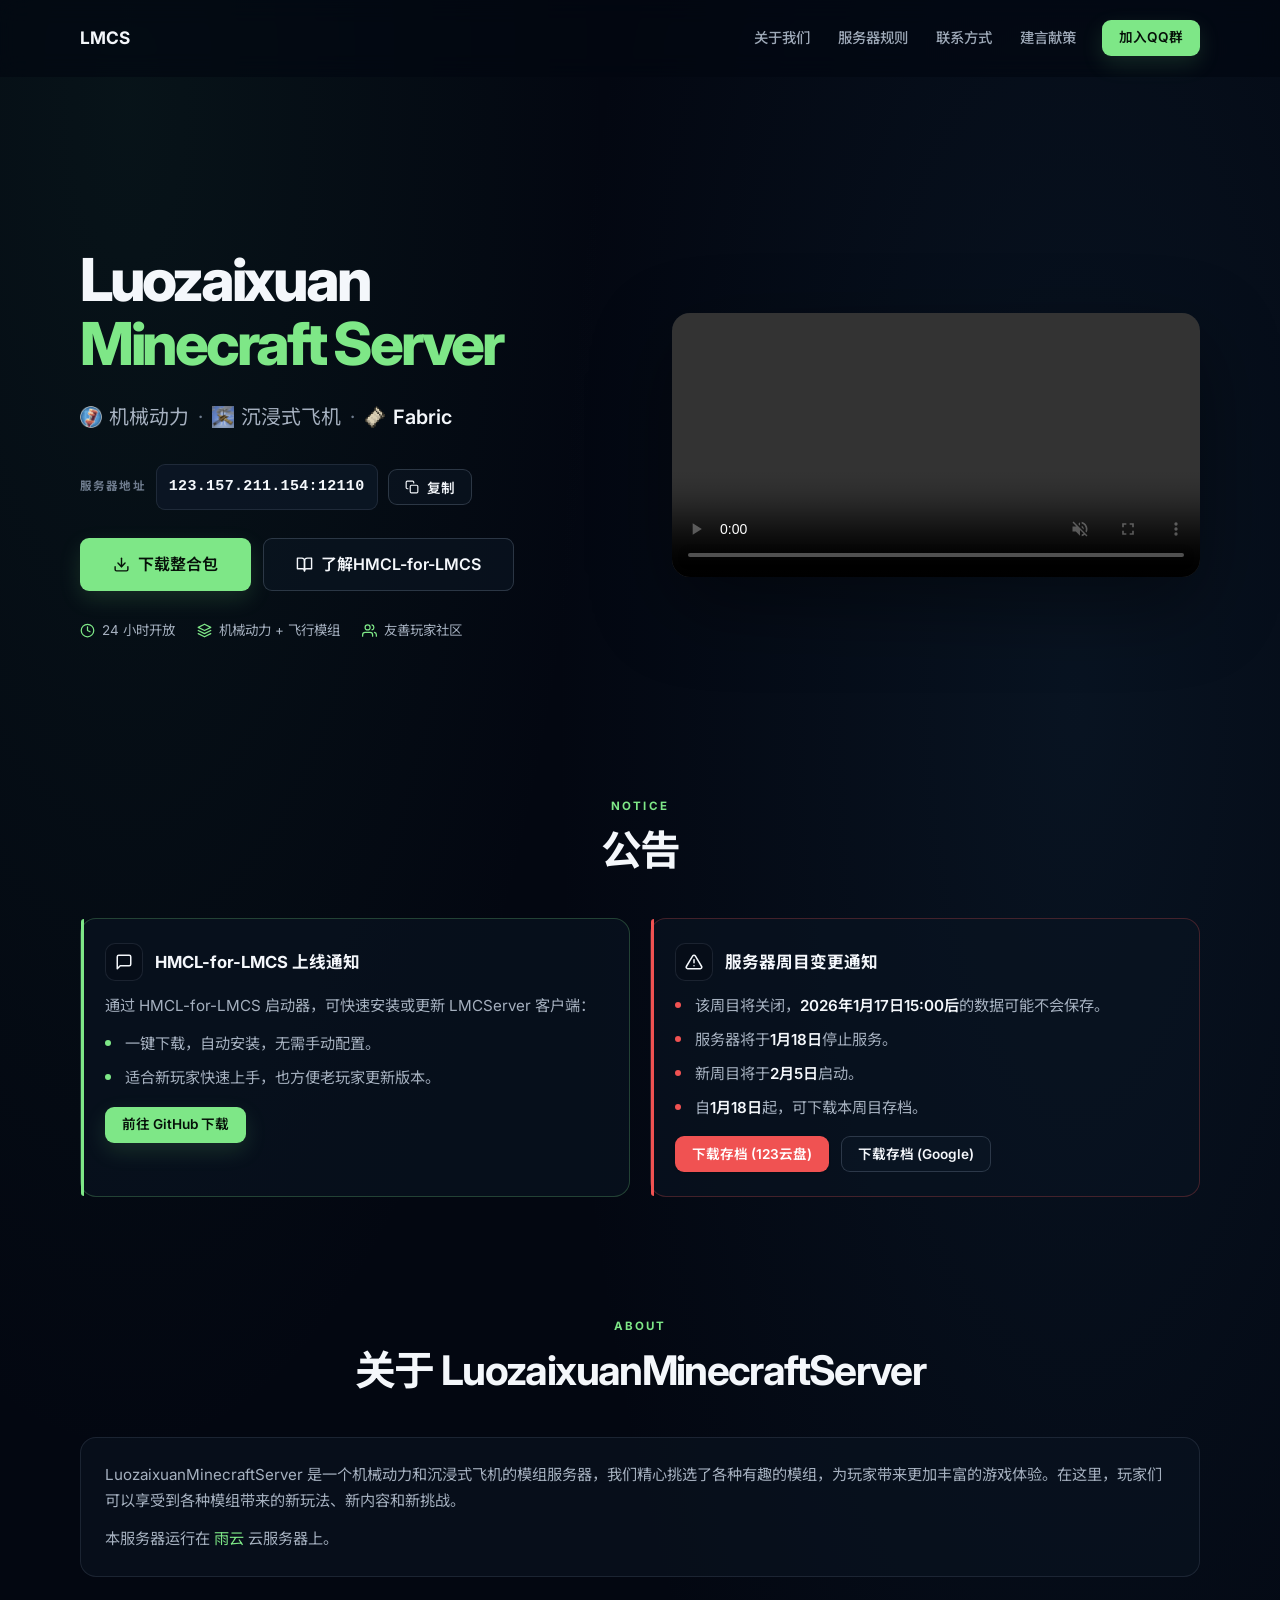
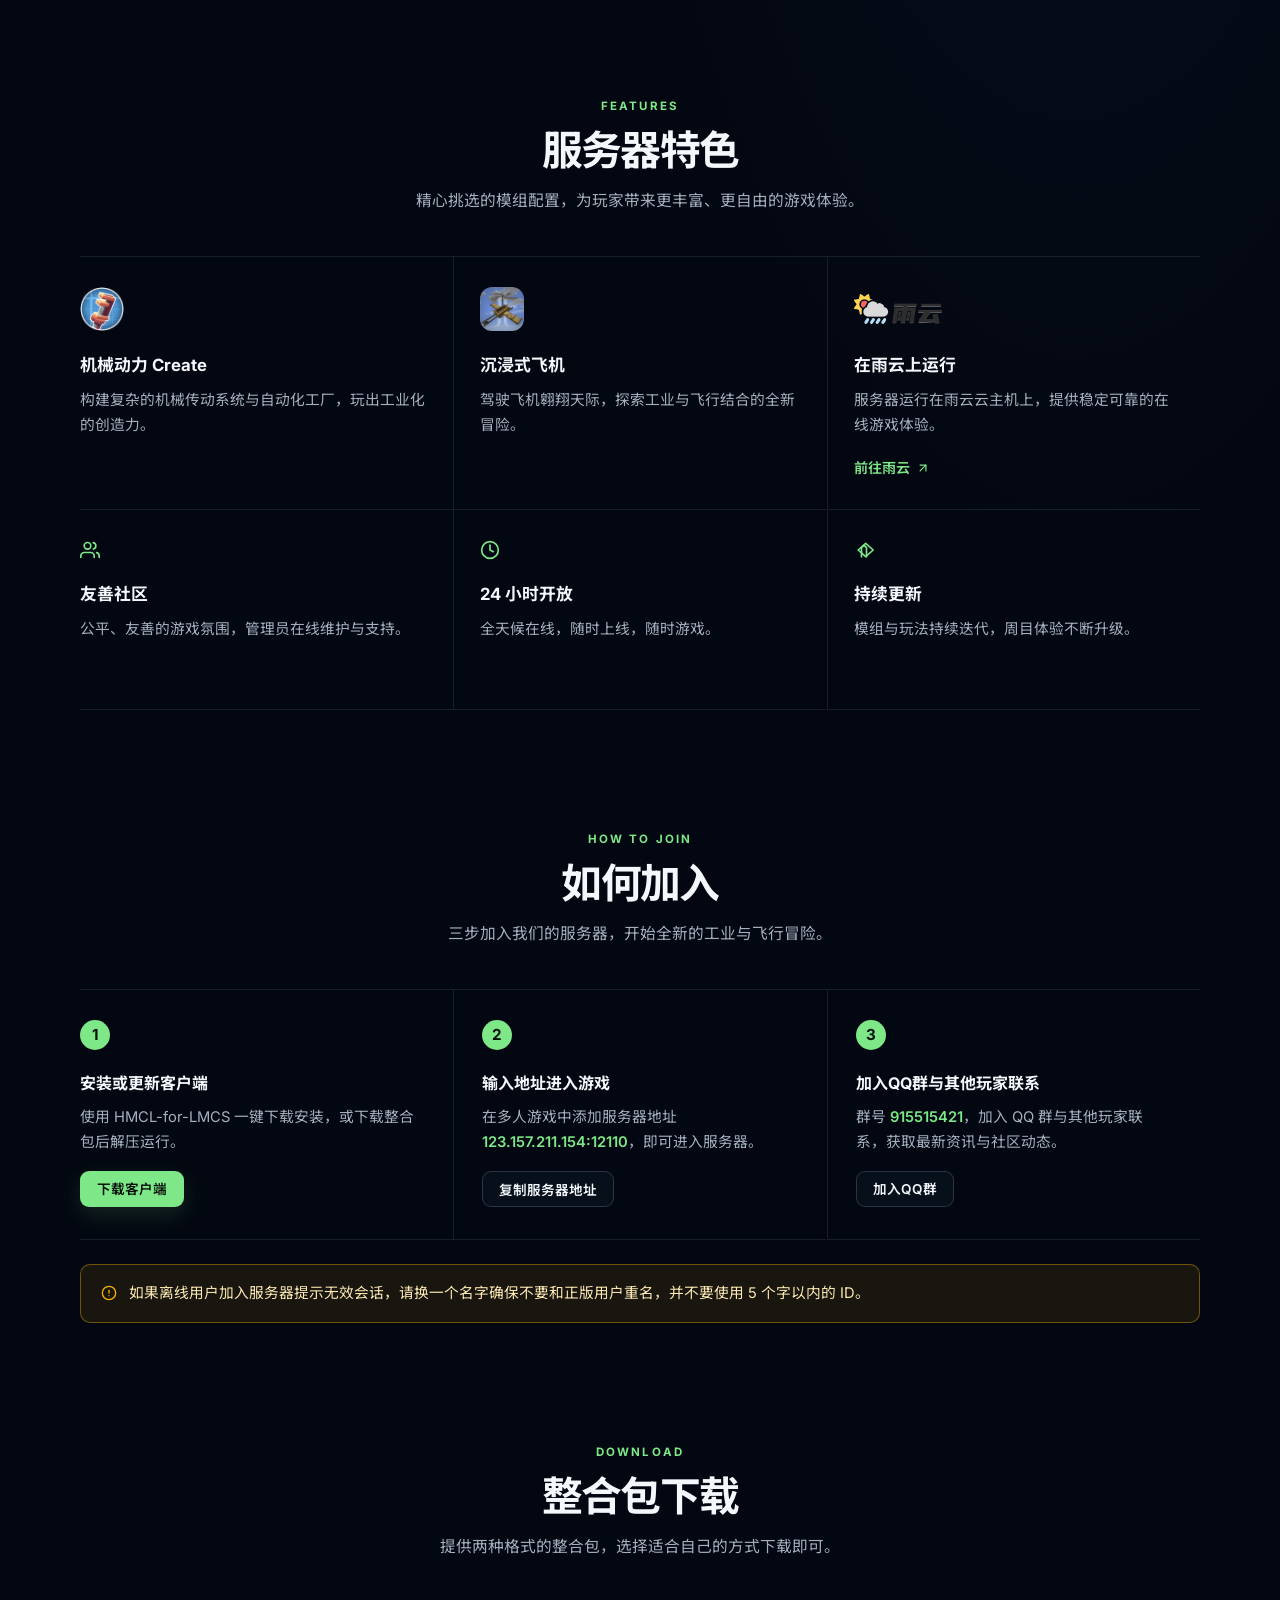
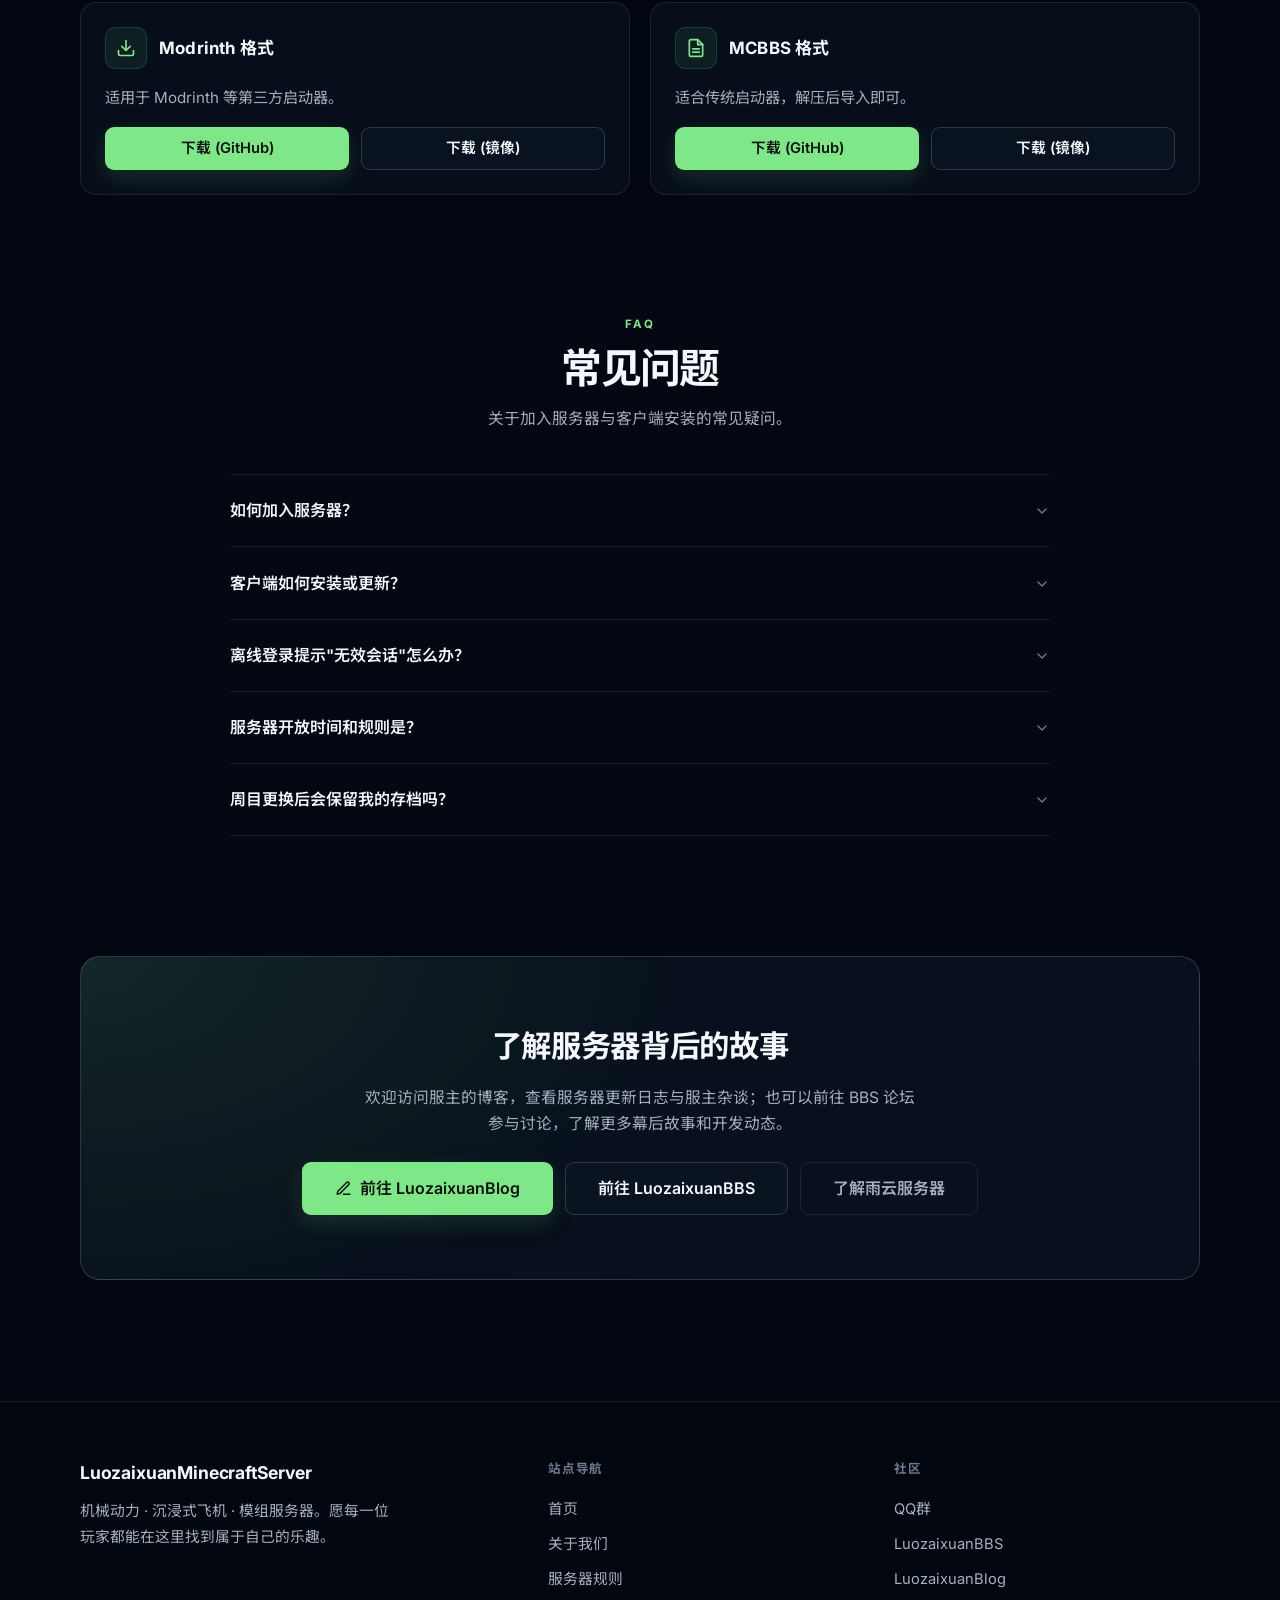
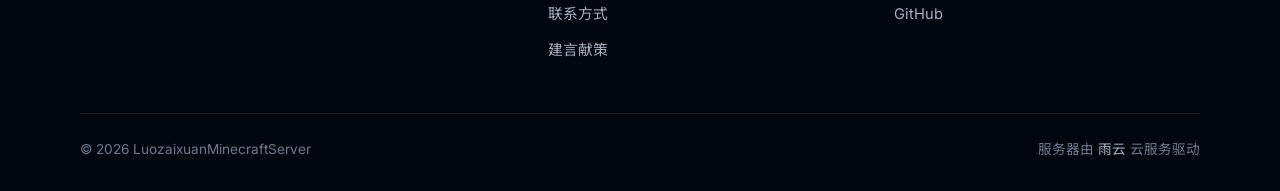
==== index.html @ 66d858d9 "Refine landing page visual design and assets" ====
<!DOCTYPE html>
<html lang="zh-CN">
<head>
<meta charset="UTF-8">
<meta name="viewport" content="width=device-width, initial-scale=1.0">
<meta name="msvalidate.01" content="E7EEE6BFECB614F74CB34A30D936938A" />
<meta name="baidu-site-verification" content="codeva-PqMTRWckmT" />
<meta name="robots" content="index, follow">
<meta name="description" content="LuozaixuanMinecraftServer - 机械动力和沉浸式飞机模组服务器，提供丰富的游戏体验">
<meta name="theme-color" content="#030711">
<title>LuozaixuanMinecraftServer - 模组服务器</title>
<link rel="preconnect" href="https://fonts.googleapis.com">
<link rel="preconnect" href="https://fonts.gstatic.com" crossorigin>
<link href="https://fonts.googleapis.com/css2?family=Inter:wght@400;500;600;700&family=Noto+Sans+SC:wght@400;500;700&display=swap" rel="stylesheet">
<link rel="stylesheet" href="css/styles.css">
</head>
<body>

<a href="#main-content" class="skip-link">跳到主要内容</a>

<!-- ===== 导航 ===== -->
<nav class="site-nav" aria-label="主导航">
  <div class="nav-inner">
    <a href="index.html" class="nav-brand" aria-label="LuozaixuanMinecraftServer 首页">
      <span>LMCS</span>
    </a>
    <button class="nav-toggle" id="navToggle" aria-label="打开菜单" aria-expanded="false" aria-controls="navLinks">
      <svg width="20" height="20" viewBox="0 0 24 24" fill="none" stroke="currentColor" stroke-width="2" stroke-linecap="round" stroke-linejoin="round" aria-hidden="true"><line x1="4" y1="7" x2="20" y2="7"/><line x1="4" y1="12" x2="20" y2="12"/><line x1="4" y1="17" x2="20" y2="17"/></svg>
    </button>
    <div class="nav-links" id="navLinks">
      <a href="html/we.html">关于我们</a>
      <a href="html/rules.html">服务器规则</a>
      <a href="html/contact.html">联系方式</a>
      <a href="html/suggestions.html">建言献策</a>
      <a href="https://qm.qq.com/q/NzYmsReNaO" class="btn btn-primary btn-sm nav-cta" target="_blank" rel="noopener">加入QQ群</a>
    </div>
  </div>
</nav>

<!-- ===== Hero ===== -->
<header class="hero" role="banner">
  <div class="container">
    <div class="hero-inner">
    <div class="hero-content">

      <h1 class="hero-title">Luozaixuan<br><span class="accent">Minecraft Server</span></h1>
      <p class="hero-subtitle">
        <span class="hero-mod"><img src="create_icon.webp" alt="" aria-hidden="true">机械动力</span>
        <span class="hero-separator" aria-hidden="true">·</span>
        <span class="hero-mod"><img src="immersiveaircraft.webp" alt="" aria-hidden="true">沉浸式飞机</span>
        <span class="hero-separator" aria-hidden="true">·</span>
        <span class="hero-mod hero-mod--accent"><img src="fabric_icon.png" alt="" aria-hidden="true">Fabric</span>
      </p>

      <div class="hero-address">
        <div class="address-chip">
          <span class="address-label">服务器地址</span>
          <code id="serverAddress">123.157.211.154:12110</code>
          <button class="btn btn-secondary btn-sm" onclick="copyServerAddress()" aria-label="复制服务器地址">
            <svg width="14" height="14" viewBox="0 0 24 24" fill="none" stroke="currentColor" stroke-width="2" stroke-linecap="round" stroke-linejoin="round" aria-hidden="true"><rect x="9" y="9" width="13" height="13" rx="2"/><path d="M5 15H4a2 2 0 0 1-2-2V4a2 2 0 0 1 2-2h9a2 2 0 0 1 2 2v1"/></svg>
            复制
          </button>
        </div>
      </div>

      <div class="hero-actions">
        <a href="#download" class="btn btn-primary btn-lg">
          <svg width="17" height="17" viewBox="0 0 24 24" fill="none" stroke="currentColor" stroke-width="2" stroke-linecap="round" stroke-linejoin="round" aria-hidden="true"><path d="M21 15v4a2 2 0 0 1-2 2H5a2 2 0 0 1-2-2v-4"/><polyline points="7 10 12 15 17 10"/><line x1="12" y1="15" x2="12" y2="3"/></svg>
          下载整合包
        </a>
        <a href="https://github.com/luozaixuan/HMCL-for-LMCS/releases" class="btn btn-secondary btn-lg" target="_blank" rel="noopener">
          <svg width="17" height="17" viewBox="0 0 24 24" fill="none" stroke="currentColor" stroke-width="2" stroke-linecap="round" stroke-linejoin="round" aria-hidden="true"><path d="M2 3h6a4 4 0 0 1 4 4v14a3 3 0 0 0-3-3H2z"/><path d="M22 3h-6a4 4 0 0 0-4 4v14a3 3 0 0 1 3-3h7z"/></svg>
          了解HMCL-for-LMCS
        </a>
      </div>

      <ul class="hero-meta">
        <li class="hero-meta-item">
          <svg width="15" height="15" viewBox="0 0 24 24" fill="none" stroke="currentColor" stroke-width="2" stroke-linecap="round" stroke-linejoin="round" aria-hidden="true"><circle cx="12" cy="12" r="10"/><polyline points="12 6 12 12 16 14"/></svg>
          24 小时开放
        </li>
        <li class="hero-meta-item">
          <svg width="15" height="15" viewBox="0 0 24 24" fill="none" stroke="currentColor" stroke-width="2" stroke-linecap="round" stroke-linejoin="round" aria-hidden="true"><path d="M12 2L2 7l10 5 10-5-10-5z"/><path d="M2 17l10 5 10-5"/><path d="M2 12l10 5 10-5"/></svg>
          机械动力 + 飞行模组
        </li>
        <li class="hero-meta-item">
          <svg width="15" height="15" viewBox="0 0 24 24" fill="none" stroke="currentColor" stroke-width="2" stroke-linecap="round" stroke-linejoin="round" aria-hidden="true"><path d="M17 21v-2a4 4 0 0 0-4-4H5a4 4 0 0 0-4 4v2"/><circle cx="9" cy="7" r="4"/><path d="M23 21v-2a4 4 0 0 0-3-3.87"/><path d="M16 3.13a4 4 0 0 1 0 7.75"/></svg>
          友善玩家社区
        </li>
      </ul>
    </div>
    <div class="hero-visual">
      <video src="yanshi.mp4" controls autoplay muted playsinline preload="auto" aria-label="服务器演示视频"></video>
    </div>
    </div>
  </div>
</header>

<!-- ===== 主体 ===== -->
<main id="main-content">
  <div class="container">

    <!-- 公告 -->
    <section class="section" aria-label="服务器公告">
      <div class="section-head" data-reveal>
        <p class="section-kicker">Notice</p>
        <h2 class="section-title">公告</h2>
      </div>
      <div class="info-grid">

        <article class="notice notice--info" data-reveal>
          <div class="notice-header">
            <span class="notice-icon" aria-hidden="true">
              <svg width="18" height="18" viewBox="0 0 24 24" fill="none" stroke="currentColor" stroke-width="2" stroke-linecap="round" stroke-linejoin="round"><path d="M21 15a2 2 0 0 1-2 2H7l-4 4V5a2 2 0 0 1 2-2h14a2 2 0 0 1 2 2z"/></svg>
            </span>
            <h3>HMCL-for-LMCS 上线通知</h3>
          </div>
          <p class="notice-desc">通过 HMCL-for-LMCS 启动器，可快速安装或更新 LMCServer 客户端：</p>
          <ul class="notice-list">
            <li>一键下载，自动安装，无需手动配置。</li>
            <li>适合新玩家快速上手，也方便老玩家更新版本。</li>
          </ul>
          <div class="notice-actions">
            <a href="https://github.com/luozaixuan/HMCL-for-LMCS/releases" class="btn btn-primary btn-sm" target="_blank" rel="noopener">前往 GitHub 下载</a>
          </div>
        </article>

        <article class="notice notice--danger" data-reveal>
          <div class="notice-header">
            <span class="notice-icon" aria-hidden="true">
              <svg width="18" height="18" viewBox="0 0 24 24" fill="none" stroke="currentColor" stroke-width="2" stroke-linecap="round" stroke-linejoin="round"><path d="M10.29 3.86L1.82 18a2 2 0 0 0 1.71 3h16.94a2 2 0 0 0 1.71-3L13.71 3.86a2 2 0 0 0-3.42 0z"/><line x1="12" y1="9" x2="12" y2="13"/><line x1="12" y1="17" x2="12.01" y2="17"/></svg>
            </span>
            <h3>服务器周目变更通知</h3>
          </div>
          <ul class="notice-list">
            <li>该周目将关闭，<strong>2026年1月17日15:00后</strong>的数据可能不会保存。</li>
            <li>服务器将于<strong>1月18日</strong>停止服务。</li>
            <li>新周目将于<strong>2月5日</strong>启动。</li>
            <li>自<strong>1月18日</strong>起，可下载本周目存档。</li>
          </ul>
          <div class="notice-actions">
            <a href="https://www.123865.com/s/xf7RVv-9o1Kd" class="btn btn-danger btn-sm" target="_blank" rel="noopener">下载存档 (123云盘)</a>
            <a href="https://drive.google.com/file/d/1xJzG-KggSDYXBwqKPClmHsAglGKuo8f5/view?usp=drive_link" class="btn btn-secondary btn-sm" target="_blank" rel="noopener">下载存档 (Google)</a>
          </div>
        </article>

      </div>
    </section>

    <!-- 关于服务器 -->
    <section class="section" aria-label="关于服务器">
      <div class="section-head" data-reveal>
        <p class="section-kicker">About</p>
        <h2 class="section-title">关于 LuozaixuanMinecraftServer</h2>
      </div>
      <div class="card" data-reveal>
        <div class="card-body">
          <p>LuozaixuanMinecraftServer 是一个机械动力和沉浸式飞机的模组服务器，我们精心挑选了各种有趣的模组，为玩家带来更加丰富的游戏体验。在这里，玩家们可以享受到各种模组带来的新玩法、新内容和新挑战。</p>
          <p>本服务器运行在 <a href="https://www.rainyun.com/luozx_" target="_blank" rel="noopener">雨云</a> 云服务器上。</p>
        </div>
      </div>
    </section>

    <!-- 特色 -->
    <section class="section" aria-label="服务器特色">
      <div class="section-head" data-reveal>
        <p class="section-kicker">Features</p>
        <h2 class="section-title">服务器特色</h2>
        <p class="section-desc">精心挑选的模组配置，为玩家带来更丰富、更自由的游戏体验。</p>
      </div>
      <div class="feature-grid">

        <article class="feature-card" data-reveal>
          <span class="feature-icon feature-icon--image" aria-hidden="true">
            <img src="create_icon.webp" alt="">
          </span>
          <h3>机械动力 Create</h3>
          <p>构建复杂的机械传动系统与自动化工厂，玩出工业化的创造力。</p>
        </article>

        <article class="feature-card" data-reveal>
          <span class="feature-icon feature-icon--image" aria-hidden="true">
            <img src="immersiveaircraft.webp" alt="">
          </span>
          <h3>沉浸式飞机</h3>
          <p>驾驶飞机翱翔天际，探索工业与飞行结合的全新冒险。</p>
        </article>

        <article class="feature-card" data-reveal>
          <span class="feature-icon feature-icon--image feature-icon--wide" aria-hidden="true">
            <img src="rainyun_icon.png" alt="">
          </span>
          <h3>在雨云上运行</h3>
          <p>服务器运行在雨云云主机上，提供稳定可靠的在线游戏体验。</p>
          <a class="feature-link" href="https://www.rainyun.com/luozx_" target="_blank" rel="noopener">
            前往雨云
            <svg width="14" height="14" viewBox="0 0 24 24" fill="none" stroke="currentColor" stroke-width="2" stroke-linecap="round" stroke-linejoin="round" aria-hidden="true"><path d="M7 17 17 7"/><path d="M7 7h10v10"/></svg>
          </a>
        </article>

        <article class="feature-card" data-reveal>
          <span class="feature-icon" aria-hidden="true">
            <svg width="20" height="20" viewBox="0 0 24 24" fill="none" stroke="currentColor" stroke-width="2" stroke-linecap="round" stroke-linejoin="round"><path d="M17 21v-2a4 4 0 0 0-4-4H5a4 4 0 0 0-4 4v2"/><circle cx="9" cy="7" r="4"/><path d="M23 21v-2a4 4 0 0 0-3-3.87"/><path d="M16 3.13a4 4 0 0 1 0 7.75"/></svg>
          </span>
          <h3>友善社区</h3>
          <p>公平、友善的游戏氛围，管理员在线维护与支持。</p>
        </article>

        <article class="feature-card" data-reveal>
          <span class="feature-icon" aria-hidden="true">
            <svg width="20" height="20" viewBox="0 0 24 24" fill="none" stroke="currentColor" stroke-width="2" stroke-linecap="round" stroke-linejoin="round"><circle cx="12" cy="12" r="10"/><polyline points="12 6 12 12 16 14"/></svg>
          </span>
          <h3>24 小时开放</h3>
          <p>全天候在线，随时上线，随时游戏。</p>
        </article>

        <article class="feature-card" data-reveal>
          <span class="feature-icon" aria-hidden="true">
            <svg width="20" height="20" viewBox="0 0 24 24" fill="none" stroke="currentColor" stroke-width="2" stroke-linecap="round" stroke-linejoin="round"><path d="M23 12l-9-8-9 8 9 8 9-8z"/><path d="M9 20V9l3-2.5L15 9v11"/></svg>
          </span>
          <h3>持续更新</h3>
          <p>模组与玩法持续迭代，周目体验不断升级。</p>
        </article>

      </div>
    </section>

    <!-- 如何加入 -->
    <section class="section" id="join" aria-label="如何加入服务器">
      <div class="section-head" data-reveal>
        <p class="section-kicker">How to Join</p>
        <h2 class="section-title">如何加入</h2>
        <p class="section-desc">三步加入我们的服务器，开始全新的工业与飞行冒险。</p>
      </div>

      <div class="steps">
        <div class="step" data-reveal>
          <span class="step-num" aria-hidden="true">1</span>
          <h3>安装或更新客户端</h3>
          <p>使用 HMCL-for-LMCS 一键下载安装，或下载整合包后解压运行。</p>
          <a href="#download" class="btn btn-primary btn-sm" style="margin-top:var(--space-4)">下载客户端</a>
        </div>
        <div class="step" data-reveal>
          <span class="step-num" aria-hidden="true">2</span>
          <h3>输入地址进入游戏</h3>
          <p>在多人游戏中添加服务器地址 <strong>123.157.211.154:12110</strong>，即可进入服务器。</p>
          <button class="btn btn-secondary btn-sm" style="margin-top:var(--space-4)" onclick="copyServerAddress()">复制服务器地址</button>
        </div>
        <div class="step" data-reveal>
          <span class="step-num" aria-hidden="true">3</span>
          <h3>加入QQ群与其他玩家联系</h3>
          <p>群号 <strong>915515421</strong>，加入 QQ 群与其他玩家联系，获取最新资讯与社区动态。</p>
          <a href="https://qm.qq.com/q/NzYmsReNaO" class="btn btn-secondary btn-sm" style="margin-top:var(--space-4)" target="_blank" rel="noopener">加入QQ群</a>
        </div>
      </div>

      <div class="warning-bar" style="margin-top:var(--space-6)" data-reveal>
        <svg width="16" height="16" viewBox="0 0 24 24" fill="none" stroke="currentColor" stroke-width="2" stroke-linecap="round" stroke-linejoin="round" aria-hidden="true"><circle cx="12" cy="12" r="10"/><line x1="12" y1="8" x2="12" y2="12"/><line x1="12" y1="16" x2="12.01" y2="16"/></svg>
        <span>如果离线用户加入服务器提示无效会话，请换一个名字确保不要和正版用户重名，并不要使用 5 个字以内的 ID。</span>
      </div>
    </section>

    <!-- 整合包下载 -->
    <section class="section" id="download" aria-label="整合包下载">
      <div class="section-head" data-reveal>
        <p class="section-kicker">Download</p>
        <h2 class="section-title">整合包下载</h2>
        <p class="section-desc">提供两种格式的整合包，选择适合自己的方式下载即可。</p>
      </div>

      <div class="info-grid">
        <article class="card" data-reveal>
          <div class="card-header">
            <span class="card-icon" aria-hidden="true">
              <svg width="20" height="20" viewBox="0 0 24 24" fill="none" stroke="currentColor" stroke-width="2" stroke-linecap="round" stroke-linejoin="round"><path d="M21 15v4a2 2 0 0 1-2 2H5a2 2 0 0 1-2-2v-4"/><polyline points="7 10 12 15 17 10"/><line x1="12" y1="15" x2="12" y2="3"/></svg>
            </span>
            <h3>Modrinth 格式</h3>
          </div>
          <p class="card-body" style="margin-bottom:var(--space-4)">适用于 Modrinth 等第三方启动器。</p>
          <div class="btn-group">
            <a href="https://github.com/luozaixuan/mcserverclient/releases/download/v1.7/LMCServer.mrpack" class="btn btn-primary dl-link" data-base="https://github.com/luozaixuan/mcserverclient/releases/download/" data-file="LMCServer.mrpack" target="_blank" rel="noopener">下载 (GitHub)</a>
            <a href="https://github.luozaixuan.top/https://github.com/luozaixuan/mcserverclient/releases/download/v1.7/LMCServer.mrpack" class="btn btn-secondary dl-link-mirror" data-base="https://github.luozaixuan.top/https://github.com/luozaixuan/mcserverclient/releases/download/" data-file="LMCServer.mrpack" target="_blank" rel="noopener">下载 (镜像)</a>
          </div>
        </article>

        <article class="card" data-reveal>
          <div class="card-header">
            <span class="card-icon" aria-hidden="true">
              <svg width="20" height="20" viewBox="0 0 24 24" fill="none" stroke="currentColor" stroke-width="2" stroke-linecap="round" stroke-linejoin="round"><path d="M14 2H6a2 2 0 0 0-2 2v16a2 2 0 0 0 2 2h12a2 2 0 0 0 2-2V8z"/><polyline points="14 2 14 8 20 8"/><line x1="16" y1="13" x2="8" y2="13"/><line x1="16" y1="17" x2="8" y2="17"/></svg>
            </span>
            <h3>MCBBS 格式</h3>
          </div>
          <p class="card-body" style="margin-bottom:var(--space-4)">适合传统启动器，解压后导入即可。</p>
          <div class="btn-group">
            <a href="https://github.com/luozaixuan/mcserverclient/releases/download/v1.7/LMCServer.zip" class="btn btn-primary dl-link" data-base="https://github.com/luozaixuan/mcserverclient/releases/download/" data-file="LMCServer.zip" target="_blank" rel="noopener">下载 (GitHub)</a>
            <a href="https://github.luozaixuan.top/https://github.com/luozaixuan/mcserverclient/releases/download/v1.7/LMCServer.zip" class="btn btn-secondary dl-link-mirror" data-base="https://github.luozaixuan.top/https://github.com/luozaixuan/mcserverclient/releases/download/" data-file="LMCServer.zip" target="_blank" rel="noopener">下载 (镜像)</a>
          </div>
        </article>
      </div>
    </section>

    <!-- 常见问题 -->
    <section class="section" aria-label="常见问题">
      <div class="section-head" data-reveal>
        <p class="section-kicker">FAQ</p>
        <h2 class="section-title">常见问题</h2>
        <p class="section-desc">关于加入服务器与客户端安装的常见疑问。</p>
      </div>

      <div class="faq">
        <details class="faq-item" data-reveal>
          <summary>
            如何加入服务器？
            <svg class="chevron" width="16" height="16" viewBox="0 0 24 24" fill="none" stroke="currentColor" stroke-width="2" stroke-linecap="round" stroke-linejoin="round" aria-hidden="true"><polyline points="6 9 12 15 18 9"/></svg>
          </summary>
          <div class="faq-answer">
            <p>下载并安装 <strong>HMCL-for-LMCS</strong> 启动器或整合包，然后在多人游戏中添加服务器地址 <strong>123.157.211.154:12110</strong> 即可进入服务器。加入 <strong>QQ群 915515421</strong> 可以与其他玩家联系，获取最新资讯。</p>
          </div>
        </details>

        <details class="faq-item" data-reveal>
          <summary>
            客户端如何安装或更新？
            <svg class="chevron" width="16" height="16" viewBox="0 0 24 24" fill="none" stroke="currentColor" stroke-width="2" stroke-linecap="round" stroke-linejoin="round" aria-hidden="true"><polyline points="6 9 12 15 18 9"/></svg>
          </summary>
          <div class="faq-answer">
            <p>推荐使用 <strong>HMCL-for-LMCS</strong> 启动器，可一键下载、自动安装并方便后续更新。也可以下载 <strong>Modrinth</strong> 或 <strong>MCBBS</strong> 格式的整合包，解压后导入启动器即可。</p>
          </div>
        </details>

        <details class="faq-item" data-reveal>
          <summary>
            离线登录提示"无效会话"怎么办？
            <svg class="chevron" width="16" height="16" viewBox="0 0 24 24" fill="none" stroke="currentColor" stroke-width="2" stroke-linecap="round" stroke-linejoin="round" aria-hidden="true"><polyline points="6 9 12 15 18 9"/></svg>
          </summary>
          <div class="faq-answer">
            <p>请更换游戏 ID，确保<strong>不要和正版用户重名</strong>，并且<strong>不要使用 5 个字以内的 ID</strong>。</p>
          </div>
        </details>

        <details class="faq-item" data-reveal>
          <summary>
            服务器开放时间和规则是？
            <svg class="chevron" width="16" height="16" viewBox="0 0 24 24" fill="none" stroke="currentColor" stroke-width="2" stroke-linecap="round" stroke-linejoin="round" aria-hidden="true"><polyline points="6 9 12 15 18 9"/></svg>
          </summary>
          <div class="faq-answer">
            <p>服务器<strong>24 小时开放</strong>。请遵守<a href="html/rules.html">服务器规则</a>，共同维护良好的游戏环境。</p>
          </div>
        </details>

        <details class="faq-item" data-reveal>
          <summary>
            周目更换后会保留我的存档吗？
            <svg class="chevron" width="16" height="16" viewBox="0 0 24 24" fill="none" stroke="currentColor" stroke-width="2" stroke-linecap="round" stroke-linejoin="round" aria-hidden="true"><polyline points="6 9 12 15 18 9"/></svg>
          </summary>
          <div class="faq-answer">
            <p>周目变更期间，可前往上方公告下载本周目存档（提供 123 云盘和 Google 两种方式）。新周目开启后将开始全新的冒险。</p>
          </div>
        </details>
      </div>
    </section>

    <!-- 社区 -->
    <section class="section" aria-label="博客与社区">
      <div class="cta-banner" data-reveal>
        <h2>了解服务器背后的故事</h2>
        <p>欢迎访问服主的博客，查看服务器更新日志与服主杂谈；也可以前往 BBS 论坛参与讨论，了解更多幕后故事和开发动态。</p>
        <div class="cta-actions">
          <a href="https://blog.luozaixuan.top" class="btn btn-primary btn-lg" target="_blank" rel="noopener">
            <svg width="17" height="17" viewBox="0 0 24 24" fill="none" stroke="currentColor" stroke-width="2" stroke-linecap="round" stroke-linejoin="round" aria-hidden="true"><path d="M12 20h9"/><path d="M16.5 3.5a2.121 2.121 0 0 1 3 3L7 19l-4 1 1-4L16.5 3.5z"/></svg>
            前往 LuozaixuanBlog
          </a>
          <a href="http://bbs.luozaixuan.top" class="btn btn-secondary btn-lg" target="_blank" rel="noopener">前往 LuozaixuanBBS</a>
          <a href="https://www.rainyun.com/luozx_" class="btn btn-ghost btn-lg" target="_blank" rel="noopener">了解雨云服务器</a>
        </div>
      </div>
    </section>

  </div>
</main>

<!-- ===== 页脚 ===== -->
<footer class="site-footer" role="contentinfo">
  <div class="container">
    <div class="footer-grid">
      <div>
        <p class="footer-brand">LuozaixuanMinecraftServer</p>
        <p style="color:var(--fg-muted);font-size:.92rem;max-width:320px;">机械动力 · 沉浸式飞机 · 模组服务器。愿每一位玩家都能在这里找到属于自己的乐趣。</p>
      </div>
      <nav class="footer-col" aria-label="站点导航">
        <h4>站点导航</h4>
        <ul>
          <li><a href="index.html">首页</a></li>
          <li><a href="html/we.html">关于我们</a></li>
          <li><a href="html/rules.html">服务器规则</a></li>
          <li><a href="html/contact.html">联系方式</a></li>
          <li><a href="html/suggestions.html">建言献策</a></li>
        </ul>
      </nav>
      <nav class="footer-col" aria-label="社区链接">
        <h4>社区</h4>
        <ul>
          <li><a href="https://qm.qq.com/q/NzYmsReNaO" target="_blank" rel="noopener">QQ群</a></li>
          <li><a href="http://bbs.luozaixuan.top" target="_blank" rel="noopener">LuozaixuanBBS</a></li>
          <li><a href="https://blog.luozaixuan.top" target="_blank" rel="noopener">LuozaixuanBlog</a></li>
          <li><a href="https://github.com/luozaixuan" target="_blank" rel="noopener">GitHub</a></li>
        </ul>
      </nav>
    </div>
    <div class="footer-credit">
      <span>© <span id="year">2026</span> LuozaixuanMinecraftServer</span>
      <span>服务器由 <a href="https://www.rainyun.com/luozx_" target="_blank" rel="noopener">雨云</a> 云服务驱动</span>
    </div>
  </div>
</footer>

<!-- Toast -->
<div id="toast" class="toast" role="status" aria-live="polite"></div>

<script>
  // 复制服务器地址（替换原生 alert）
  function showToast(message) {
    var toast = document.getElementById('toast');
    toast.textContent = message;
    toast.classList.add('is-visible');
    clearTimeout(window.__toastTimer);
    window.__toastTimer = setTimeout(function () {
      toast.classList.remove('is-visible');
    }, 2200);
  }

  function copyServerAddress() {
    var addr = document.getElementById('serverAddress').innerText.trim();
    if (navigator.clipboard && navigator.clipboard.writeText) {
      navigator.clipboard.writeText(addr).then(function () {
        showToast('✓ 服务器地址已复制');
      }).catch(function () {
        fallbackCopy(addr);
      });
    } else {
      fallbackCopy(addr);
    }
  }

  function fallbackCopy(text) {
    var ta = document.createElement('textarea');
    ta.value = text;
    ta.style.position = 'fixed';
    ta.style.opacity = '0';
    document.body.appendChild(ta);
    ta.select();
    try {
      document.execCommand('copy');
      showToast('✓ 服务器地址已复制');
    } catch (e) {
      showToast('✗ 复制失败，请手动复制');
    }
    document.body.removeChild(ta);
  }

  document.getElementById('year').textContent = new Date().getFullYear();

  // 移动端导航
  var navToggle = document.getElementById('navToggle');
  var navLinks = document.getElementById('navLinks');
  navToggle.addEventListener('click', function () {
    var open = navLinks.classList.toggle('is-open');
    navToggle.setAttribute('aria-expanded', open ? 'true' : 'false');
  });
  navLinks.addEventListener('click', function (e) {
    if (e.target.tagName === 'A') {
      navLinks.classList.remove('is-open');
      navToggle.setAttribute('aria-expanded', 'false');
    }
  });

  // 滚动渐显动画
  (function () {
    var items = document.querySelectorAll('[data-reveal]');
    if (!('IntersectionObserver' in window) || window.matchMedia('(prefers-reduced-motion: reduce)').matches) {
      items.forEach(function (el) { el.classList.add('is-visible'); });
      return;
    }
    var io = new IntersectionObserver(function (entries) {
      entries.forEach(function (entry) {
        if (entry.isIntersecting) {
          entry.target.classList.add('is-visible');
          io.unobserve(entry.target);
        }
      });
    }, { threshold: 0.12, rootMargin: '0px 0px -40px 0px' });
    items.forEach(function (el) { io.observe(el); });
  })();

  // 从 GitHub API 拉取最新 release 版本号并更新下载链接
  (function () {
    var API_URL = 'https://api.github.com/repos/luozaixuan/mcserverclient/releases/latest';
    var FALLBACK_TAG = 'v1.7';
    var dlLinks = document.querySelectorAll('.dl-link');
    var dlMirrorLinks = document.querySelectorAll('.dl-link-mirror');

    function updateLinks(tag) {
      dlLinks.forEach(function (el) {
        el.href = el.getAttribute('data-base') + tag + '/' + el.getAttribute('data-file');
      });
      dlMirrorLinks.forEach(function (el) {
        el.href = el.getAttribute('data-base') + tag + '/' + el.getAttribute('data-file');
      });
    }

    fetch(API_URL, { cache: 'no-store' })
      .then(function (res) {
        if (!res.ok) throw new Error('API error');
        return res.json();
      })
      .then(function (data) {
        var tag = data.tag_name;
        if (tag) updateLinks(tag);
      })
      .catch(function () {
        updateLinks(FALLBACK_TAG);
      });
  })();
</script>

<!-- Cloudflare Pages Analytics -->
<script defer src='https://static.cloudflareinsights.com/beacon.min.js' data-cf-beacon='{"token": "0e61d4ab9ec14782a2114b907ac27452"}'></script>
</body>
</html>
---- css/styles.css ----
/* ============================================================
   LuozaixuanMinecraftServer — Modern Dark Theme
   Style reference: gopeed.com (clean, minimal SaaS landing)
   Palette: black-dominant + emerald accent
   ============================================================ */

/* ---------- Design Tokens ---------- */
:root {
  /* Surfaces (black-dominant) */
  --bg: #0A0A0B;
  --bg-soft: #0E0E10;
  --surface: #131316;
  --surface-2: #1A1A1E;
  --surface-3: #212126;

  /* Text */
  --fg: #F4F4F5;
  --fg-muted: #A1A1AA;
  --fg-dim: #71717A;

  /* Borders */
  --border: #26262C;
  --border-strong: #383844;

  /* Accent — emerald */
  --primary: #10B981;
  --primary-strong: #0E9F6E;
  --primary-soft: rgba(16, 185, 129, 0.12);
  --primary-faint: rgba(16, 185, 129, 0.06);
  --on-primary: #04211A;

  /* Semantic */
  --danger: #F05252;
  --danger-bg: rgba(240, 82, 82, 0.10);
  --danger-border: rgba(240, 82, 82, 0.45);
  --warning: #F5B301;
  --warning-bg: rgba(245, 179, 1, 0.09);
  --warning-border: rgba(245, 179, 1, 0.4);
  --success: #31C48D;

  /* Typography */
  --font-sans: 'Inter', 'Noto Sans SC', -apple-system, BlinkMacSystemFont,
    "Segoe UI", "PingFang SC", "Hiragino Sans GB", "Microsoft YaHei", sans-serif;
  --font-mono: "SFMono-Regular", Consolas, "Liberation Mono", Menlo, monospace;

  /* Spacing */
  --space-1: 4px;
  --space-2: 8px;
  --space-3: 12px;
  --space-4: 16px;
  --space-5: 20px;
  --space-6: 24px;
  --space-8: 32px;
  --space-10: 40px;
  --space-12: 48px;
  --space-16: 64px;

  /* Radii */
  --radius-sm: 6px;
  --radius-md: 10px;
  --radius-lg: 14px;
  --radius-xl: 20px;
  --radius-pill: 9999px;

  /* Shadows */
  --shadow-sm: 0 1px 2px rgba(0, 0, 0, 0.4);
  --shadow-md: 0 4px 12px rgba(0, 0, 0, 0.35);
  --shadow-lg: 0 12px 32px rgba(0, 0, 0, 0.45);
  --shadow-inset: inset 0 1px 0 rgba(255, 255, 255, 0.04);

  /* Motion */
  --t-fast: 150ms ease;
  --t-base: 250ms ease;

  /* Z-index */
  --z-nav: 50;
  --z-toast: 1000;
}

/* ---------- Reset ---------- */
*,
*::before,
*::after {
  box-sizing: border-box;
  margin: 0;
  padding: 0;
}

html {
  scroll-behavior: smooth;
  scroll-padding-top: 76px;
}

body {
  font-family: var(--font-sans);
  font-size: 16px;
  line-height: 1.7;
  color: var(--fg);
  background-color: var(--bg);
  background-image: radial-gradient(80% 40% at 50% -5%, rgba(16, 185, 129, 0.06) 0%, transparent 60%);
  background-repeat: no-repeat;
  -webkit-font-smoothing: antialiased;
  -moz-osx-font-smoothing: grayscale;
  min-height: 100vh;
  display: flex;
  flex-direction: column;
  overflow-x: hidden;
}

/* ---------- Layout ---------- */
.container {
  width: 100%;
  max-width: 1080px;
  margin: 0 auto;
  padding: 0 var(--space-5);
}

.container-slim {
  max-width: 820px;
}

main {
  flex: 1 0 auto;
  display: flex;
  flex-direction: column;
  padding: var(--space-12) 0 var(--space-16);
}

/* ---------- Skip Link ---------- */
.skip-link {
  position: absolute;
  top: -100px;
  left: var(--space-4);
  z-index: 2000;
  background: var(--primary);
  color: var(--on-primary);
  padding: var(--space-2) var(--space-4);
  border-radius: 0 0 var(--radius-md) var(--radius-md);
  font-weight: 600;
  font-size: 0.9rem;
  text-decoration: none;
  transition: top var(--t-fast);
}

.skip-link:focus {
  top: 0;
}

/* ---------- Navigation ---------- */
.site-nav {
  position: sticky;
  top: 0;
  z-index: var(--z-nav);
  background: rgba(10, 10, 11, 0.85);
  backdrop-filter: blur(12px);
  -webkit-backdrop-filter: blur(12px);
  border-bottom: 1px solid var(--border);
}

.nav-inner {
  display: flex;
  align-items: center;
  justify-content: space-between;
  gap: var(--space-4);
  max-width: 1080px;
  margin: 0 auto;
  padding: 0 var(--space-5);
  height: 64px;
}

.nav-brand {
  display: inline-flex;
  align-items: center;
  gap: var(--space-3);
  color: var(--fg);
  text-decoration: none;
  font-size: 1.05rem;
  font-weight: 700;
  letter-spacing: 0.02em;
  white-space: nowrap;
}

.nav-links {
  display: flex;
  align-items: center;
  gap: var(--space-1);
}

.nav-links a:not(.btn) {
  display: inline-flex;
  align-items: center;
  padding: var(--space-2) var(--space-3);
  color: var(--fg-muted);
  text-decoration: none;
  font-size: 0.92rem;
  font-weight: 500;
  border-radius: var(--radius-md);
  transition: color var(--t-fast), background var(--t-fast);
}

.nav-links a:not(.btn):hover {
  color: var(--fg);
  background: var(--surface);
}

.nav-links a[aria-current="page"] {
  color: var(--fg);
}

.nav-links .nav-cta {
  margin-left: var(--space-2);
}

.nav-toggle {
  display: none;
  align-items: center;
  justify-content: center;
  width: 42px;
  height: 42px;
  border: 1px solid var(--border);
  border-radius: var(--radius-md);
  background: var(--surface);
  color: var(--fg);
  cursor: pointer;
  transition: border-color var(--t-fast), background var(--t-fast);
}

.nav-toggle:hover {
  border-color: var(--border-strong);
}

@media (max-width: 800px) {
  .nav-toggle {
    display: inline-flex;
  }

  .nav-links {
    position: absolute;
    top: 64px;
    left: 0;
    right: 0;
    flex-direction: column;
    align-items: stretch;
    gap: var(--space-1);
    padding: var(--space-4);
    background: rgba(10, 10, 11, 0.97);
    backdrop-filter: blur(12px);
    -webkit-backdrop-filter: blur(12px);
    border-bottom: 1px solid var(--border);
    box-shadow: var(--shadow-lg);
    display: none;
  }

  .nav-links.is-open {
    display: flex;
  }

  .nav-links a:not(.btn) {
    padding: var(--space-3) var(--space-4);
    justify-content: flex-start;
  }

  .nav-links .nav-cta {
    margin-left: 0;
    margin-top: var(--space-2);
    justify-content: center;
  }
}

/* ---------- Buttons ---------- */
.btn {
  display: inline-flex;
  align-items: center;
  justify-content: center;
  gap: var(--space-2);
  min-height: 42px;
  padding: var(--space-2) var(--space-5);
  border: 1px solid transparent;
  border-radius: var(--radius-md);
  font-family: var(--font-sans);
  font-size: 0.92rem;
  font-weight: 600;
  text-decoration: none;
  cursor: pointer;
  white-space: nowrap;
  transition: transform var(--t-fast), background var(--t-fast),
    border-color var(--t-fast), color var(--t-fast), box-shadow var(--t-fast);
}

.btn:focus-visible {
  outline: 2px solid var(--primary);
  outline-offset: 2px;
}

.btn:active {
  transform: translateY(1px);
}

.btn svg {
  flex-shrink: 0;
}

.btn-primary {
  background: var(--primary);
  color: var(--on-primary);
  box-shadow: var(--shadow-sm);
}

.btn-primary:hover {
  background: var(--primary-strong);
  transform: translateY(-1px);
  box-shadow: var(--shadow-md);
}

.btn-secondary {
  background: transparent;
  color: var(--fg);
  border-color: var(--border-strong);
}

.btn-secondary:hover {
  border-color: var(--primary);
  color: var(--primary);
  transform: translateY(-1px);
}

.btn-ghost {
  background: transparent;
  color: var(--fg-muted);
  border-color: var(--border);
}

.btn-ghost:hover {
  color: var(--fg);
  border-color: var(--border-strong);
}

.btn-danger {
  background: var(--danger);
  color: #fff;
  box-shadow: var(--shadow-sm);
}

.btn-danger:hover {
  filter: brightness(1.05);
  transform: translateY(-1px);
}

.btn-sm {
  min-height: 36px;
  padding: var(--space-1) var(--space-4);
  font-size: 0.85rem;
}

.btn-lg {
  min-height: 50px;
  padding: var(--space-3) var(--space-8);
  font-size: 1rem;
}

.btn-block {
  width: 100%;
}

.btn-group {
  display: flex;
  flex-wrap: wrap;
  gap: var(--space-3);
}

.btn-group .btn {
  flex: 1 1 200px;
}

/* ---------- Section Headings ---------- */
.section {
  position: relative;
}

.section-head {
  margin-bottom: var(--space-8);
}

.section-kicker {
  font-size: 0.78rem;
  font-weight: 700;
  letter-spacing: 0.18em;
  text-transform: uppercase;
  color: var(--primary);
  margin-bottom: var(--space-2);
}

.section-title {
  font-size: clamp(1.5rem, 3.2vw, 2rem);
  font-weight: 700;
  line-height: 1.25;
  letter-spacing: -0.01em;
  color: var(--fg);
}

.section-desc {
  margin-top: var(--space-3);
  max-width: 620px;
  color: var(--fg-muted);
  font-size: 0.98rem;
}

.section-centered {
  text-align: center;
}

.section-centered .section-desc {
  margin-left: auto;
  margin-right: auto;
}

/* ---------- Page Head (subpages) ---------- */
.page-head {
  text-align: center;
  padding: var(--space-8) 0 var(--space-10);
}

.page-head-kicker {
  font-size: 0.78rem;
  font-weight: 700;
  letter-spacing: 0.18em;
  text-transform: uppercase;
  color: var(--primary);
  margin-bottom: var(--space-3);
}

.page-head-title {
  font-size: clamp(1.8rem, 4.5vw, 2.6rem);
  font-weight: 700;
  letter-spacing: -0.02em;
  line-height: 1.15;
  color: var(--fg);
}

.page-head-subtitle {
  margin-top: var(--space-3);
  color: var(--fg-muted);
  font-size: 1rem;
}

/* ---------- Hero ---------- */
.hero {
  position: relative;
  padding: var(--space-16) 0 var(--space-12);
}

.hero-inner {
  display: grid;
  grid-template-columns: 1.15fr 0.85fr;
  gap: var(--space-10);
  align-items: center;
}

.hero-kicker {
  display: inline-flex;
  align-items: center;
  gap: var(--space-2);
  padding: var(--space-1) var(--space-3);
  border: 1px solid var(--border-strong);
  border-radius: var(--radius-pill);
  color: var(--fg-muted);
  font-size: 0.8rem;
  font-weight: 500;
  letter-spacing: 0.06em;
  margin-bottom: var(--space-6);
  background: var(--surface);
}

.hero-kicker .dot {
  width: 8px;
  height: 8px;
  border-radius: 50%;
  background: var(--primary);
  box-shadow: 0 0 0 0 rgba(16, 185, 129, 0.5);
  animation: ping 1.8s cubic-bezier(0, 0, 0.2, 1) infinite;
}

@keyframes ping {
  0% { box-shadow: 0 0 0 0 rgba(16, 185, 129, 0.45); }
  70%, 100% { box-shadow: 0 0 0 8px rgba(16, 185, 129, 0); }
}

.hero-title {
  font-size: clamp(2.2rem, 6vw, 3.6rem);
  font-weight: 800;
  line-height: 1.12;
  letter-spacing: -0.02em;
  color: var(--fg);
}

.hero-title .accent {
  color: var(--primary);
}

.hero-subtitle {
  margin-top: var(--space-5);
  font-size: clamp(1rem, 2.4vw, 1.2rem);
  color: var(--fg-muted);
  max-width: 620px;
}

.hero-subtitle strong {
  color: var(--fg);
  font-weight: 600;
}

.hero-address {
  margin-top: var(--space-8);
}

.address-chip {
  display: inline-flex;
  align-items: center;
  gap: var(--space-3);
  flex-wrap: wrap;
  justify-content: center;
  padding: var(--space-2) var(--space-2) var(--space-2) var(--space-4);
  border: 1px solid var(--border-strong);
  border-radius: var(--radius-lg);
  background: var(--surface);
  box-shadow: var(--shadow-md), var(--shadow-inset);
}

.address-label {
  font-size: 0.72rem;
  font-weight: 700;
  letter-spacing: 0.14em;
  text-transform: uppercase;
  color: var(--fg-dim);
}

.address-chip code {
  font-family: var(--font-mono);
  font-size: 1rem;
  font-weight: 600;
  color: var(--fg);
  background: var(--bg-soft);
  padding: var(--space-2) var(--space-3);
  border-radius: var(--radius-sm);
  border: 1px solid var(--border);
  letter-spacing: 0.02em;
}

.hero-actions {
  display: flex;
  flex-wrap: wrap;
  gap: var(--space-3);
  justify-content: flex-start;
  margin-top: var(--space-8);
}

.hero-meta {
  display: flex;
  flex-wrap: wrap;
  gap: var(--space-3);
  justify-content: flex-start;
  margin-top: var(--space-10);
}

.hero-meta-item {
  display: inline-flex;
  align-items: center;
  gap: var(--space-2);
  padding: var(--space-1) var(--space-3);
  border: 1px solid var(--border);
  border-radius: var(--radius-pill);
  color: var(--fg-muted);
  font-size: 0.85rem;
  background: var(--surface);
}

.hero-meta-item svg {
  color: var(--primary);
}

/* Hero visual — demo video */
.hero-visual video {
  display: block;
  width: 100%;
  max-height: 420px;
  object-fit: contain;
  border-radius: var(--radius-lg);
  border: 1px solid var(--border-strong);
  background: var(--surface);
  box-shadow: var(--shadow-lg);
}

/* ---------- Cards ---------- */
.card {
  position: relative;
  background: var(--surface);
  border: 1px solid var(--border);
  border-radius: var(--radius-lg);
  padding: var(--space-6);
  box-shadow: var(--shadow-sm), var(--shadow-inset);
  transition: transform var(--t-base), border-color var(--t-base), box-shadow var(--t-base);
}

.card:hover {
  border-color: var(--border-strong);
  transform: translateY(-2px);
  box-shadow: var(--shadow-md);
}

.card-header {
  display: flex;
  align-items: center;
  gap: var(--space-3);
  margin-bottom: var(--space-4);
}

.card-header .card-icon {
  display: inline-flex;
  align-items: center;
  justify-content: center;
  flex-shrink: 0;
  width: 42px;
  height: 42px;
  border-radius: var(--radius-md);
  background: var(--primary-faint);
  border: 1px solid rgba(16, 185, 129, 0.25);
  color: var(--primary);
}

.card-header h3 {
  font-size: 1.06rem;
  font-weight: 700;
  color: var(--fg);
  letter-spacing: 0.01em;
}

.card-body {
  color: var(--fg-muted);
  font-size: 0.95rem;
}

.card-body p + p {
  margin-top: var(--space-3);
}

.card-body strong,
.card-body b {
  color: var(--fg);
  font-weight: 600;
}

.card-body a:not(.btn) {
  color: var(--primary);
  text-decoration: none;
}

.card-body a:not(.btn):hover {
  text-decoration: underline;
}

/* Feature grid */
.feature-grid {
  display: grid;
  grid-template-columns: repeat(3, 1fr);
  gap: var(--space-5);
}

.feature-card {
  padding: var(--space-6);
  background: var(--surface);
  border: 1px solid var(--border);
  border-radius: var(--radius-lg);
  box-shadow: var(--shadow-sm), var(--shadow-inset);
  transition: transform var(--t-base), border-color var(--t-base), box-shadow var(--t-base);
}

.feature-card:hover {
  transform: translateY(-3px);
  border-color: rgba(16, 185, 129, 0.4);
  box-shadow: var(--shadow-md);
}

.feature-icon {
  display: inline-flex;
  align-items: center;
  justify-content: center;
  width: 44px;
  height: 44px;
  border-radius: var(--radius-md);
  background: var(--primary-faint);
  border: 1px solid rgba(16, 185, 129, 0.25);
  color: var(--primary);
  margin-bottom: var(--space-4);
}

.feature-card h3 {
  font-size: 1rem;
  font-weight: 700;
  color: var(--fg);
  margin-bottom: var(--space-2);
}

.feature-card p {
  color: var(--fg-muted);
  font-size: 0.92rem;
}

/* ---------- Notice Cards ---------- */
.notice {
  position: relative;
  border-radius: var(--radius-lg);
  padding: var(--space-6);
  border: 1px solid var(--border);
  background: var(--surface);
  box-shadow: var(--shadow-sm), var(--shadow-inset);
}

.notice-header {
  display: flex;
  align-items: center;
  gap: var(--space-3);
  margin-bottom: var(--space-3);
}

.notice-header .notice-icon {
  display: inline-flex;
  align-items: center;
  justify-content: center;
  flex-shrink: 0;
  width: 38px;
  height: 38px;
  border-radius: var(--radius-md);
  border: 1px solid var(--border);
  background: var(--bg-soft);
  color: var(--fg);
}

.notice-header h3 {
  font-size: 1.04rem;
  font-weight: 700;
  color: var(--fg);
}

.notice-desc {
  color: var(--fg-muted);
  font-size: 0.95rem;
}

.notice-list {
  list-style: none;
  padding: 0;
  margin: var(--space-3) 0 var(--space-4);
}

.notice-list li {
  position: relative;
  padding-left: var(--space-5);
  margin-bottom: var(--space-2);
  font-size: 0.95rem;
  color: var(--fg-muted);
}

.notice-list li::before {
  content: '';
  position: absolute;
  left: 0;
  top: 0.62em;
  width: 6px;
  height: 6px;
  border-radius: 50%;
}

.notice-list strong {
  color: var(--fg);
  font-weight: 600;
}

.notice-actions {
  display: flex;
  flex-wrap: wrap;
  gap: var(--space-3);
}

.notice--info {
  border-color: rgba(16, 185, 129, 0.28);
  background: linear-gradient(180deg, var(--primary-faint), var(--surface) 60%);
}

.notice--info::before {
  content: '';
  position: absolute;
  left: 0;
  top: 0;
  bottom: 0;
  width: 3px;
  border-radius: var(--radius-lg) 0 0 var(--radius-lg);
  background: var(--primary);
}

.notice--info .notice-list li::before {
  background: var(--primary);
}

.notice--danger {
  border-color: var(--danger-border);
  background: linear-gradient(180deg, var(--danger-bg), var(--surface) 60%);
}

.notice--danger::before {
  content: '';
  position: absolute;
  left: 0;
  top: 0;
  bottom: 0;
  width: 3px;
  border-radius: var(--radius-lg) 0 0 var(--radius-lg);
  background: var(--danger);
}

.notice--danger .notice-list li::before {
  background: var(--danger);
}

.notice--warn {
  border-color: var(--warning-border);
  background: linear-gradient(180deg, var(--warning-bg), var(--surface) 60%);
}

.notice--warn::before {
  content: '';
  position: absolute;
  left: 0;
  top: 0;
  bottom: 0;
  width: 3px;
  border-radius: var(--radius-lg) 0 0 var(--radius-lg);
  background: var(--warning);
}

.notice--warn .notice-list li::before {
  background: var(--warning);
}

/* ---------- Steps ---------- */
.steps {
  display: grid;
  grid-template-columns: repeat(3, 1fr);
  gap: var(--space-5);
}

.step {
  position: relative;
  padding: var(--space-6);
  background: var(--surface);
  border: 1px solid var(--border);
  border-radius: var(--radius-lg);
  box-shadow: var(--shadow-sm), var(--shadow-inset);
}

.step h3 {
  font-size: 1rem;
  font-weight: 700;
  color: var(--fg);
  margin-bottom: var(--space-2);
}

.step p {
  color: var(--fg-muted);
  font-size: 0.92rem;
}

.step strong {
  color: var(--primary);
  font-weight: 600;
}

.step-num {
  display: inline-flex;
  align-items: center;
  justify-content: center;
  width: 34px;
  height: 34px;
  border-radius: var(--radius-sm);
  background: var(--primary-soft);
  border: 1px solid rgba(16, 185, 129, 0.3);
  color: var(--primary);
  font-weight: 700;
  font-size: 0.95rem;
  margin-bottom: var(--space-4);
}

/* ---------- Warning Bar ---------- */
.warning-bar {
  display: flex;
  align-items: flex-start;
  gap: var(--space-3);
  padding: var(--space-4) var(--space-5);
  background: var(--warning-bg);
  border: 1px solid var(--warning-border);
  border-radius: var(--radius-md);
  color: #FDE9B3;
  font-size: 0.92rem;
  box-shadow: var(--shadow-sm);
}

.warning-bar svg {
  flex-shrink: 0;
  margin-top: 4px;
  color: var(--warning);
}

/* ---------- Lists ---------- */
.tick-list {
  list-style: none;
  padding: 0;
  margin-top: var(--space-3);
}

.tick-list li {
  display: flex;
  gap: var(--space-3);
  margin-bottom: var(--space-2);
  color: var(--fg-muted);
  font-size: 0.95rem;
}

.tick-list li svg {
  flex-shrink: 0;
  margin-top: 5px;
  color: var(--primary);
}

.tick-list strong {
  color: var(--fg);
  font-weight: 600;
}

.info-grid {
  display: grid;
  grid-template-columns: repeat(2, 1fr);
  gap: var(--space-5);
}

/* ---------- FAQ ---------- */
.faq {
  display: flex;
  flex-direction: column;
  gap: var(--space-3);
}

.faq-item {
  border: 1px solid var(--border);
  border-radius: var(--radius-md);
  background: var(--surface);
  box-shadow: var(--shadow-sm), var(--shadow-inset);
  overflow: hidden;
  transition: border-color var(--t-base);
}

.faq-item[open] {
  border-color: rgba(16, 185, 129, 0.35);
}

.faq-item summary {
  display: flex;
  align-items: center;
  justify-content: space-between;
  gap: var(--space-4);
  padding: var(--space-4) var(--space-5);
  cursor: pointer;
  list-style: none;
  font-size: 0.98rem;
  font-weight: 600;
  color: var(--fg);
  user-select: none;
  transition: color var(--t-fast);
}

.faq-item summary::-webkit-details-marker {
  display: none;
}

.faq-item summary:hover {
  color: var(--primary);
}

.faq-item summary .chevron {
  flex-shrink: 0;
  color: var(--fg-dim);
  transition: transform var(--t-base), color var(--t-base);
}

.faq-item[open] summary .chevron {
  transform: rotate(180deg);
  color: var(--primary);
}

.faq-answer {
  padding: 0 var(--space-5) var(--space-4);
  color: var(--fg-muted);
  font-size: 0.95rem;
  border-top: 1px solid var(--border);
}

.faq-answer p + p {
  margin-top: var(--space-3);
}

.faq-answer strong {
  color: var(--fg);
  font-weight: 600;
}

.faq-answer a {
  color: var(--primary);
  text-decoration: none;
}

.faq-answer a:hover {
  text-decoration: underline;
}

/* ---------- CTA Banner ---------- */
.cta-banner {
  padding: var(--space-10) var(--space-6);
  border-radius: var(--radius-xl);
  background:
    radial-gradient(120% 180% at 0% 0%, rgba(16, 185, 129, 0.08) 0%, transparent 50%),
    var(--surface);
  border: 1px solid var(--border-strong);
  text-align: center;
  box-shadow: var(--shadow-md), var(--shadow-inset);
}

.cta-banner h2 {
  font-size: clamp(1.4rem, 3vw, 1.9rem);
  font-weight: 700;
  color: var(--fg);
  margin-bottom: var(--space-3);
  letter-spacing: -0.01em;
}

.cta-banner p {
  color: var(--fg-muted);
  max-width: 560px;
  margin: 0 auto var(--space-6);
  font-size: 0.98rem;
}

.cta-actions {
  display: flex;
  flex-wrap: wrap;
  gap: var(--space-3);
  justify-content: center;
}

/* ---------- Footer ---------- */
.site-footer {
  margin-top: auto;
  padding: var(--space-12) 0 var(--space-8);
  background: var(--bg-soft);
  border-top: 1px solid var(--border);
}

.footer-grid {
  display: grid;
  grid-template-columns: 1.4fr 1fr 1fr;
  gap: var(--space-10);
  padding-bottom: var(--space-8);
}

.footer-brand {
  font-size: 1.1rem;
  font-weight: 700;
  color: var(--fg);
  margin-bottom: var(--space-3);
}

.footer-col h4 {
  font-size: 0.78rem;
  font-weight: 700;
  letter-spacing: 0.14em;
  text-transform: uppercase;
  color: var(--fg-dim);
  margin-bottom: var(--space-4);
}

.footer-col ul {
  list-style: none;
  padding: 0;
}

.footer-col li {
  margin-bottom: var(--space-2);
}

.footer-col a {
  color: var(--fg-muted);
  text-decoration: none;
  font-size: 0.92rem;
  transition: color var(--t-fast);
}

.footer-col a:hover {
  color: var(--primary);
}

.footer-credit {
  padding-top: var(--space-6);
  border-top: 1px solid var(--border);
  display: flex;
  flex-wrap: wrap;
  align-items: center;
  justify-content: space-between;
  gap: var(--space-3);
  color: var(--fg-dim);
  font-size: 0.85rem;
}

.footer-credit a {
  color: var(--fg-muted);
  text-decoration: none;
}

.footer-credit a:hover {
  color: var(--primary);
}

/* ---------- Toast ---------- */
.toast {
  position: fixed;
  bottom: var(--space-6);
  left: 50%;
  transform: translateX(-50%) translateY(20px);
  z-index: var(--z-toast);
  padding: var(--space-3) var(--space-6);
  border-radius: var(--radius-md);
  background: var(--surface-2);
  border: 1px solid rgba(16, 185, 129, 0.5);
  color: var(--fg);
  font-size: 0.9rem;
  font-weight: 600;
  box-shadow: var(--shadow-lg);
  opacity: 0;
  pointer-events: none;
  transition: opacity var(--t-base), transform var(--t-base);
}

.toast.is-visible {
  opacity: 1;
  transform: translateX(-50%) translateY(0);
}

/* ---------- Reveal on scroll ---------- */
[data-reveal] {
  opacity: 0;
  transform: translateY(18px);
  transition: opacity 0.6s ease, transform 0.6s cubic-bezier(0.22, 1, 0.36, 1);
  will-change: opacity, transform;
}

[data-reveal].is-visible {
  opacity: 1;
  transform: none;
}

/* ---------- 404 Page ---------- */
.error-page {
  min-height: 62vh;
  display: flex;
  flex-direction: column;
  align-items: center;
  justify-content: center;
  text-align: center;
}

.error-code {
  font-size: clamp(5rem, 18vw, 8rem);
  font-weight: 800;
  line-height: 1;
  color: var(--fg);
  letter-spacing: -0.03em;
  margin-bottom: var(--space-4);
}

.error-code .error-zero {
  color: var(--primary);
}

.error-title {
  font-size: 1.5rem;
  font-weight: 700;
  color: var(--fg);
  margin-bottom: var(--space-3);
}

.error-text {
  color: var(--fg-muted);
  max-width: 460px;
  margin: 0 auto var(--space-6);
}

.error-list {
  list-style: none;
  padding: 0;
  margin-bottom: var(--space-8);
}

.error-list li {
  color: var(--fg-muted);
  margin-bottom: var(--space-1);
}

.error-actions {
  display: flex;
  flex-wrap: wrap;
  gap: var(--space-3);
  justify-content: center;
}

/* ---------- Gitment (suggestions page) ---------- */
#container .gitment-container {
  color: var(--fg-muted);
  font-family: var(--font-sans);
}

#container .gitment-header-title {
  color: var(--fg);
  font-weight: 600;
}

#container .gitment-comment-content {
  color: var(--fg);
  background: var(--surface-2);
  border-color: var(--border);
}

#container .gitment-editor-body,
#container .gitment-editor-write,
#container .gitment-editor-preview {
  background: var(--surface-2);
  color: var(--fg);
}

#container .gitment-editor-footer {
  background: var(--surface);
}

#container .gitment-footer-container,
#container .gitment-comment-header {
  border-color: var(--border);
}

#container .gitment-comment-avatar {
  box-shadow: none;
}

/* ---------- Responsive ---------- */
@media (max-width: 1024px) {
  .feature-grid,
  .steps {
    grid-template-columns: repeat(2, 1fr);
  }

  .hero-inner {
    grid-template-columns: 1fr;
  }
}

@media (max-width: 768px) {
  main {
    padding: var(--space-8) 0 var(--space-12);
  }

  .hero {
    padding: var(--space-12) 0 var(--space-8);
  }

  .info-grid {
    grid-template-columns: 1fr;
  }

  .footer-grid {
    grid-template-columns: 1fr;
    gap: var(--space-8);
  }

  .footer-credit {
    flex-direction: column;
    text-align: center;
  }
}

@media (max-width: 520px) {
  .feature-grid,
  .steps {
    grid-template-columns: 1fr;
  }

  .hero-title {
    font-size: 2rem;
  }

  .hero-actions .btn,
  .notice-actions .btn,
  .cta-actions .btn {
    width: 100%;
  }

  .btn-group .btn {
    flex-basis: 100%;
  }

  .address-chip {
    width: 100%;
    justify-content: space-between;
  }

  .address-chip code {
    flex: 1;
    min-width: 0;
    overflow: hidden;
    text-overflow: ellipsis;
  }
}

/* ---------- Accessibility ---------- */
@media (prefers-reduced-motion: reduce) {
  *,
  *::before,
  *::after {
    animation-duration: 0.01ms !important;
    animation-iteration-count: 1 !important;
    transition-duration: 0.01ms !important;
  }

  [data-reveal] {
    opacity: 1 !important;
    transform: none !important;
  }

  html {
    scroll-behavior: auto;
  }
}

:focus-visible {
  outline: 2px solid var(--primary);
  outline-offset: 2px;
}

::selection {
  background: var(--primary);
  color: var(--on-primary);
}

::-webkit-scrollbar {
  width: 10px;
}

::-webkit-scrollbar-track {
  background: var(--bg);
}

::-webkit-scrollbar-thumb {
  background: var(--surface-3);
  border-radius: var(--radius-pill);
  border: 2px solid var(--bg);
}

::-webkit-scrollbar-thumb:hover {
  background: var(--border-strong);
}

/* ---------- Gopeed-inspired landing page refinement ---------- */
:root {
  --bg: #030711;
  --bg-soft: #060d18;
  --surface: #0b1421;
  --surface-2: #101c2b;
  --surface-3: #172536;
  --fg: #f4f7fb;
  --fg-muted: #a5b0bf;
  --fg-dim: #6e7b8d;
  --border: rgba(148, 163, 184, 0.15);
  --border-strong: rgba(148, 163, 184, 0.26);
  --primary: #7ee787;
  --primary-strong: #69d976;
  --primary-soft: rgba(126, 231, 135, 0.13);
  --primary-faint: rgba(126, 231, 135, 0.07);
  --on-primary: #061109;
  --shadow-sm: 0 1px 2px rgba(0, 0, 0, 0.2);
  --shadow-md: 0 12px 36px rgba(0, 0, 0, 0.24);
  --shadow-lg: 0 28px 80px rgba(0, 0, 0, 0.42);
}

body {
  background-color: var(--bg);
  background-image:
    radial-gradient(58% 42% at 84% 14%, rgba(34, 80, 114, 0.17), transparent 70%),
    radial-gradient(52% 38% at 10% 2%, rgba(40, 109, 82, 0.12), transparent 72%);
}

.container,
.nav-inner {
  max-width: 1160px;
}

.site-nav {
  background: rgba(3, 7, 17, 0.62);
  border-bottom-color: transparent;
}

.nav-inner {
  height: 76px;
}

.nav-brand {
  gap: 10px;
  font-size: 1.08rem;
  letter-spacing: 0;
}

.nav-links {
  gap: 4px;
}

.nav-links a:not(.btn) {
  padding: 8px 12px;
  color: #9da8b7;
  font-size: 0.9rem;
}

.nav-links a:not(.btn):hover {
  color: var(--fg);
  background: transparent;
}

.nav-links .nav-cta {
  margin-left: 10px;
  padding-inline: 16px;
}

.hero {
  min-height: min(720px, calc(100vh - 12px));
  display: flex;
  align-items: center;
  padding: 128px 0 112px;
}

.hero-inner {
  grid-template-columns: minmax(0, 1fr) minmax(0, 1fr);
  gap: clamp(40px, 6vw, 64px);
}

.hero-title {
  font-size: clamp(2.65rem, 5vw, 3.7rem);
  line-height: 1.08;
  letter-spacing: -0.055em;
}

.hero-title .accent {
  color: var(--primary);
}

.hero-subtitle {
  max-width: 560px;
  margin-top: 24px;
  color: var(--fg-muted);
  font-size: clamp(1.05rem, 2vw, 1.24rem);
  line-height: 1.75;
  display: flex;
  align-items: center;
  flex-wrap: wrap;
  gap: 9px;
}

.hero-mod {
  display: inline-flex;
  align-items: center;
  gap: 7px;
}

.hero-mod img {
  width: 22px;
  height: 22px;
  object-fit: contain;
  flex-shrink: 0;
}

.hero-mod--accent {
  color: var(--fg);
  font-weight: 600;
}

.hero-separator {
  color: var(--fg-dim);
}

.hero-address {
  margin-top: 30px;
}

.address-chip {
  justify-content: flex-start;
  gap: 10px;
  padding: 0;
  border: 0;
  background: transparent;
  box-shadow: none;
}

.address-label {
  color: var(--fg-dim);
  font-size: 0.72rem;
  letter-spacing: 0.1em;
}

.address-chip code {
  padding: 9px 12px;
  border-color: var(--border);
  border-radius: 9px;
  background: rgba(13, 24, 38, 0.82);
  color: var(--fg);
  font-size: 0.94rem;
}

.address-chip .btn {
  border-color: var(--border-strong);
  background: rgba(13, 24, 38, 0.55);
}

.hero-actions {
  gap: 12px;
  margin-top: 28px;
}

.btn {
  border-radius: 9px;
}

.btn-primary {
  box-shadow: 0 8px 22px rgba(126, 231, 135, 0.14);
}

.btn-primary:hover {
  box-shadow: 0 12px 30px rgba(126, 231, 135, 0.22);
}

.btn-secondary {
  border-color: var(--border-strong);
  background: rgba(13, 24, 38, 0.5);
}

.btn-secondary:hover {
  border-color: rgba(126, 231, 135, 0.55);
  color: var(--primary);
}

.hero-meta {
  gap: 22px;
  margin-top: 28px;
}

.hero-meta-item {
  gap: 7px;
  padding: 0;
  border: 0;
  background: transparent;
  font-size: 0.84rem;
}

.hero-meta-item svg {
  color: var(--primary);
}

.hero-visual video {
  max-height: 430px;
  border: 0;
  border-radius: 18px;
  box-shadow: var(--shadow-lg);
}

main {
  padding: 0 0 120px;
}

.section {
  padding: 0;
}

.section[style] {
  margin-top: 0 !important;
}

.section + .section {
  padding-top: 120px;
}

.section-head {
  max-width: 700px;
  margin: 0 auto 42px;
  text-align: center;
}

.section-kicker,
.page-head-kicker {
  color: var(--primary);
  font-size: 0.72rem;
  letter-spacing: 0.18em;
}

.section-title {
  font-size: clamp(1.8rem, 3.5vw, 2.55rem);
  letter-spacing: -0.04em;
}

.section-desc {
  margin: 12px auto 0;
  color: var(--fg-muted);
}

.card,
.feature-card,
.step {
  box-shadow: none;
}

.card {
  border-color: var(--border);
  border-radius: 16px;
  background: rgba(10, 20, 33, 0.62);
}

.card:hover,
.feature-card:hover {
  transform: none;
  box-shadow: none;
}

.feature-grid {
  grid-template-columns: repeat(3, 1fr);
  gap: 0;
  border-top: 1px solid var(--border);
}

.feature-card {
  min-height: 200px;
  padding: 30px 26px 28px 0;
  border: 0;
  border-bottom: 1px solid var(--border);
  border-radius: 0;
  background: transparent;
}

.feature-card:not(:nth-child(3n + 1)) {
  padding-left: 26px;
  border-left: 1px solid var(--border);
}

.feature-icon {
  width: auto;
  height: auto;
  margin-bottom: 20px;
  border: 0;
  border-radius: 0;
  background: transparent;
}

.feature-icon--image {
  width: 44px;
  height: 44px;
  overflow: hidden;
  border-radius: 12px;
}

.feature-icon--wide {
  width: 88px;
}

.feature-icon--image img {
  display: block;
  width: 100%;
  height: 100%;
  object-fit: contain;
}

.feature-link {
  display: inline-flex;
  align-items: center;
  gap: 6px;
  margin-top: 18px;
  color: var(--primary);
  font-size: 0.88rem;
  font-weight: 600;
  text-decoration: none;
  transition: color var(--t-fast), gap var(--t-fast);
}

.feature-link:hover {
  gap: 8px;
  color: var(--primary-strong);
}

.feature-card h3 {
  margin-bottom: 8px;
  font-size: 1.05rem;
}

.notice {
  border-color: var(--border);
  border-radius: 16px;
  background: rgba(10, 20, 33, 0.68);
  box-shadow: none;
}

.notice--info,
.notice--danger {
  background: rgba(10, 20, 33, 0.68);
}

.notice--info {
  border-color: rgba(126, 231, 135, 0.24);
}

.notice--danger {
  border-color: rgba(240, 82, 82, 0.26);
}

.steps {
  grid-template-columns: repeat(3, 1fr);
  gap: 0;
  border-top: 1px solid var(--border);
}

.step {
  min-height: 250px;
  padding: 30px 28px 24px 0;
  border: 0;
  border-bottom: 1px solid var(--border);
  border-radius: 0;
  background: transparent;
}

.step:not(:first-child) {
  padding-left: 28px;
  border-left: 1px solid var(--border);
}

.step-num {
  width: 30px;
  height: 30px;
  margin-bottom: 20px;
  border: 0;
  border-radius: 50%;
  background: var(--primary);
  color: var(--on-primary);
}

.faq {
  gap: 0;
  max-width: 820px;
  margin: 0 auto;
  border-top: 1px solid var(--border);
}

.faq-item,
.faq-item[open] {
  border: 0;
  border-bottom: 1px solid var(--border);
  border-radius: 0;
  background: transparent;
  box-shadow: none;
}

.faq-item summary {
  padding: 22px 0;
  font-size: 1rem;
}

.faq-answer {
  padding: 0 40px 22px 0;
  border-top: 0;
}

.cta-banner {
  padding: 64px 32px;
  border-color: var(--border-strong);
  border-radius: 20px;
  background:
    radial-gradient(90% 180% at 0% 0%, rgba(126, 231, 135, 0.11), transparent 62%),
    rgba(10, 20, 33, 0.7);
  box-shadow: none;
}

.site-footer {
  margin-top: 0;
  padding: 56px 0 30px;
  background: rgba(2, 6, 14, 0.55);
  border-top-color: var(--border);
}

.footer-grid {
  padding-bottom: 42px;
}

.footer-brand {
  letter-spacing: -0.01em;
}

@media (max-width: 900px) {
  .hero {
    min-height: auto;
    padding: 112px 0 88px;
  }

  .hero-inner {
    grid-template-columns: 1fr;
  }

  .hero-visual {
    max-width: 760px;
    margin: 0 auto;
  }

  .section + .section {
    padding-top: 96px;
  }
}

@media (max-width: 640px) {
  .container,
  .nav-inner {
    padding-inline: 20px;
  }

  .hero {
    padding: 96px 0 72px;
  }

  .hero-title {
    font-size: clamp(2.55rem, 13vw, 3.6rem);
  }

  .hero-actions .btn {
    width: auto;
  }

  .hero-meta {
    gap: 12px 18px;
  }

  .feature-grid,
  .steps {
    grid-template-columns: 1fr;
  }

  .feature-card,
  .feature-card:not(:nth-child(3n + 1)),
  .step,
  .step:not(:first-child) {
    min-height: 0;
    padding: 26px 0;
    border-left: 0;
  }

  .feature-card:first-child,
  .step:first-child {
    padding-top: 30px;
  }

  .address-chip {
    width: 100%;
    flex-wrap: nowrap;
  }

  .address-chip code {
    min-width: 0;
    overflow: hidden;
    text-overflow: ellipsis;
  }

  .address-chip .btn {
    flex-shrink: 0;
  }

  .cta-banner {
    padding: 48px 22px;
  }
}
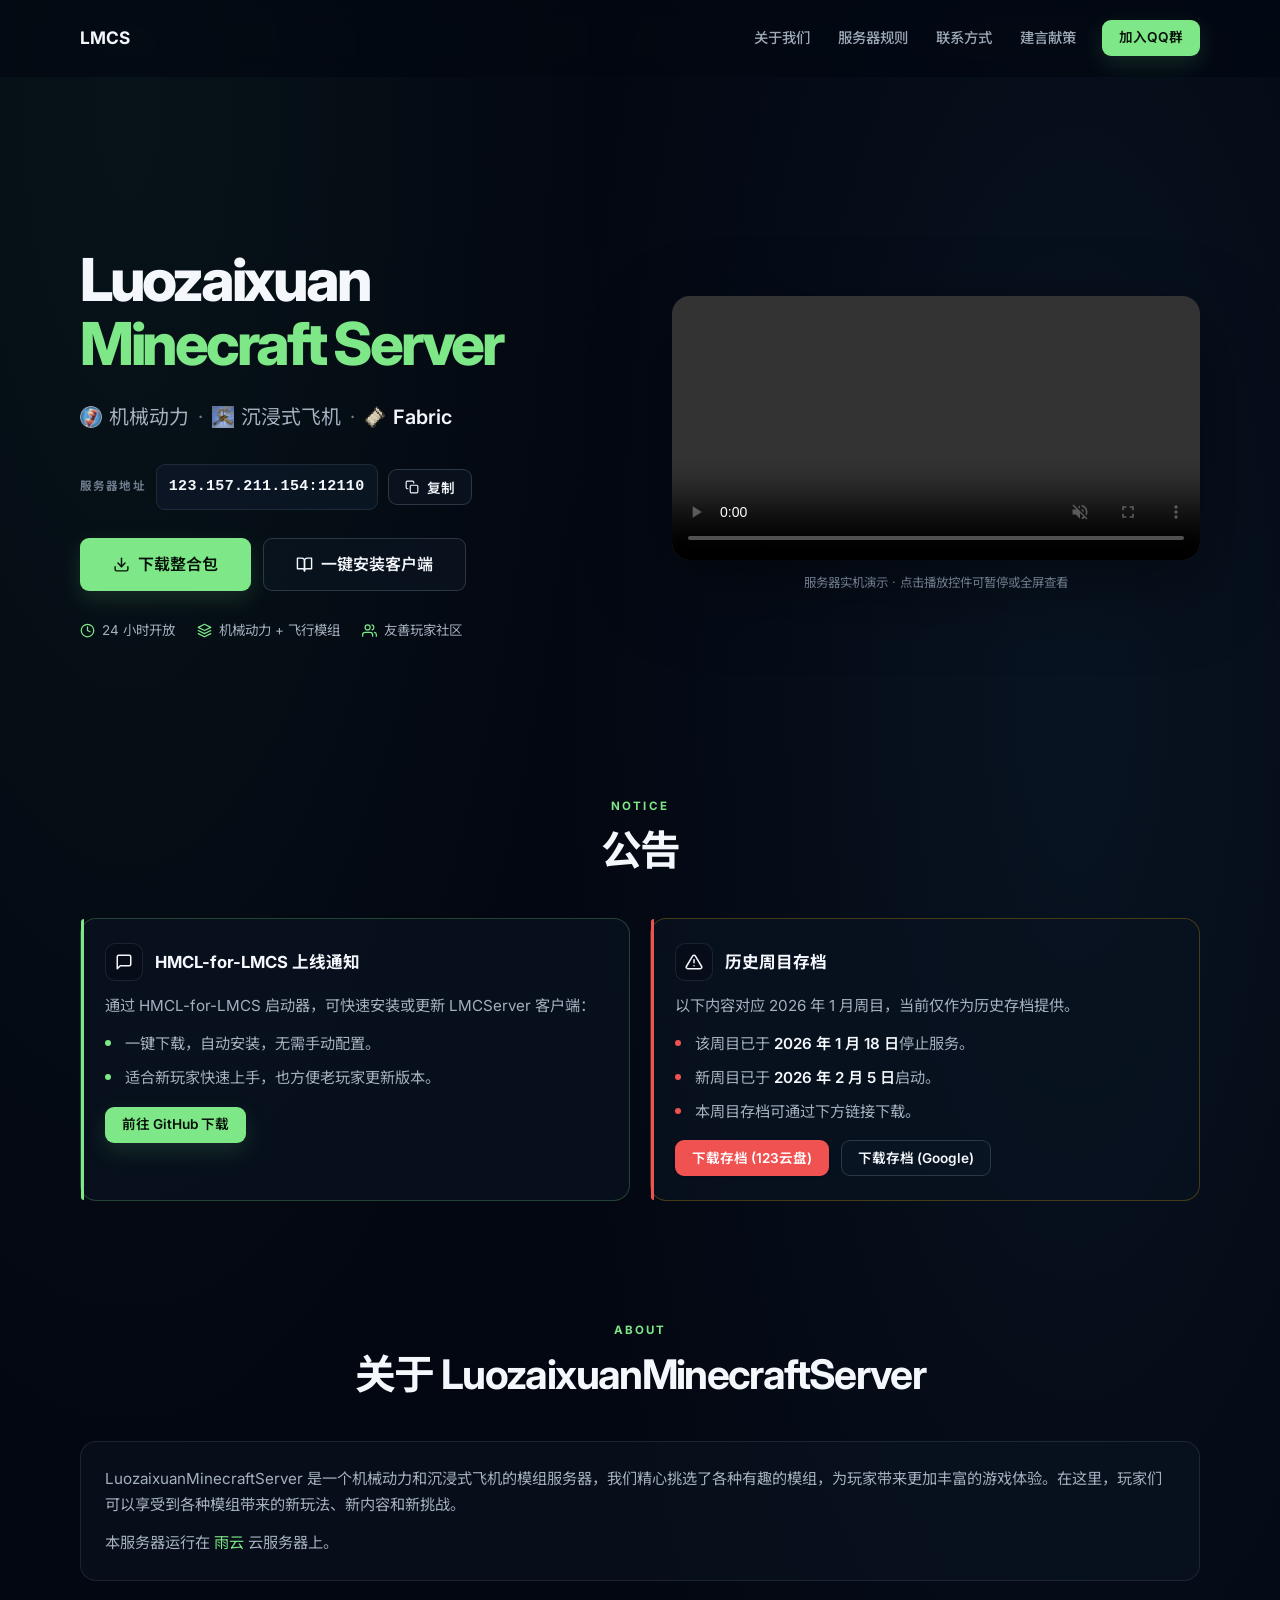
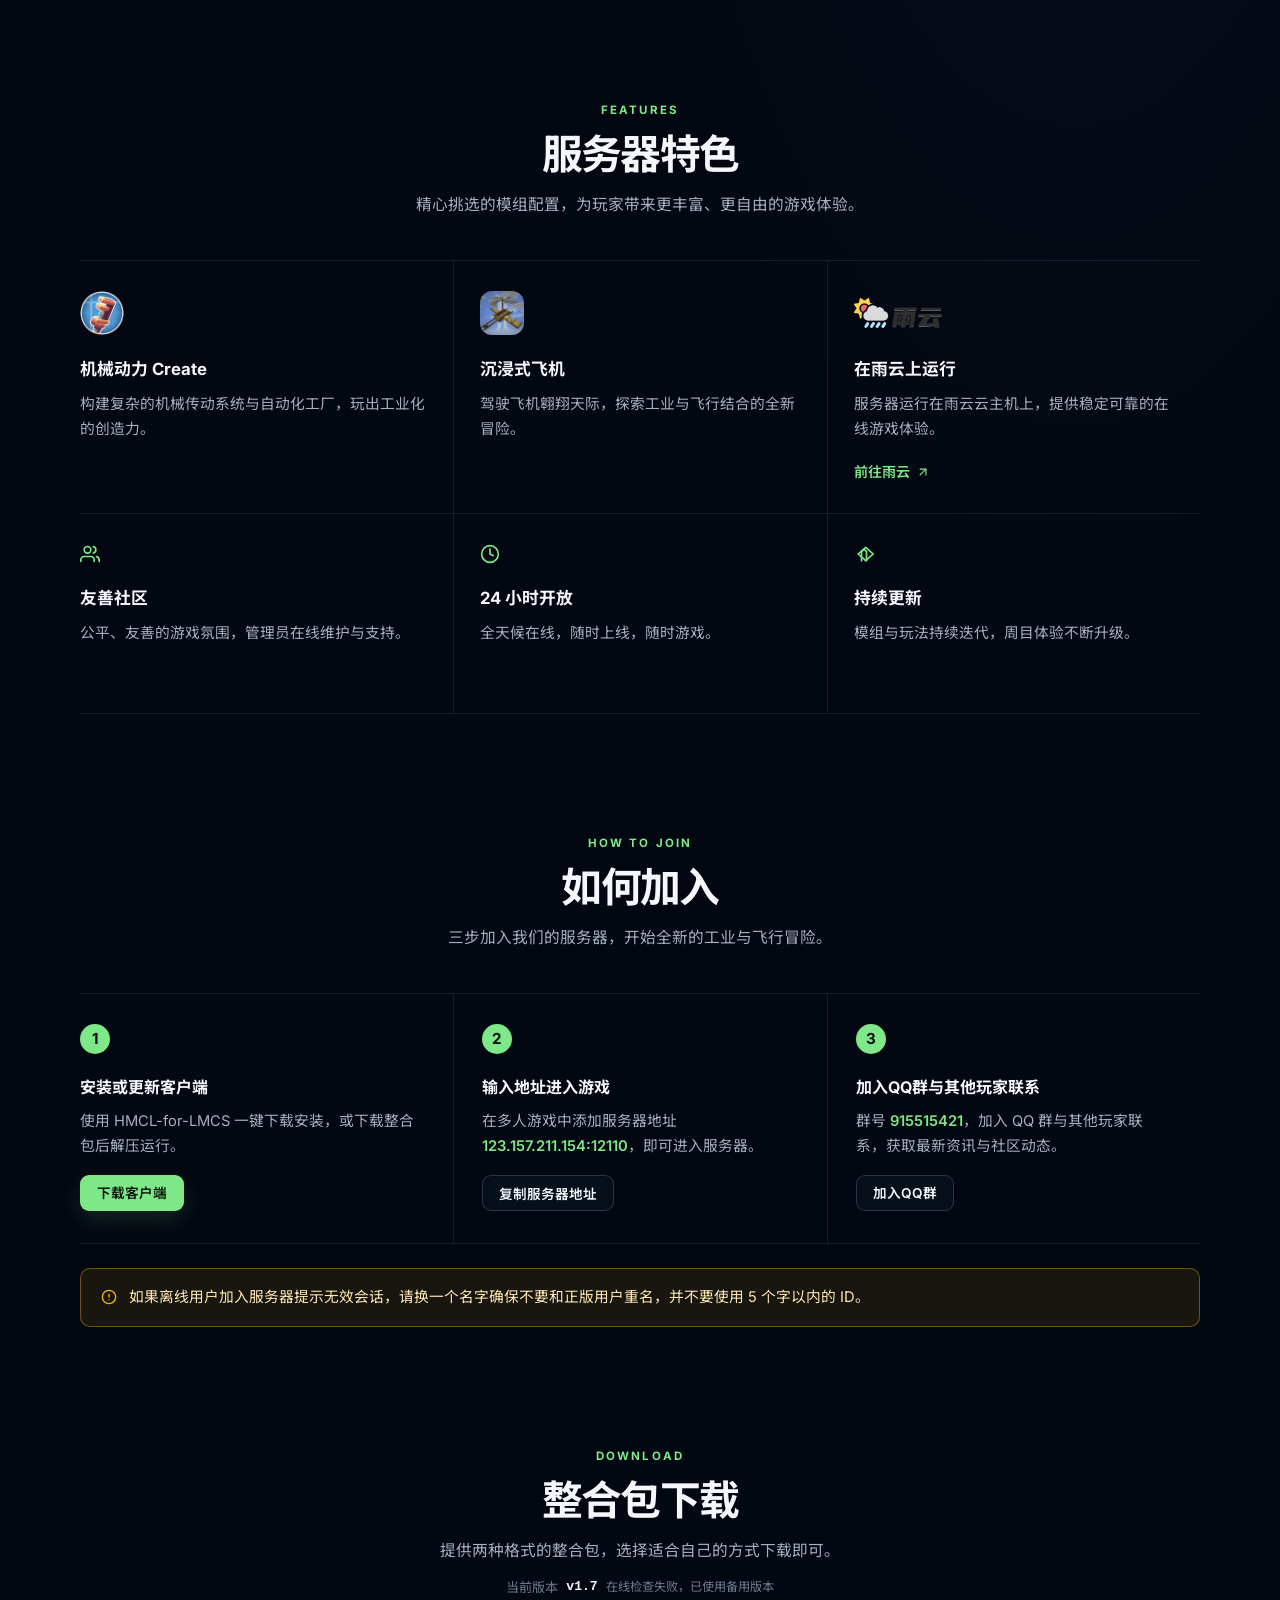
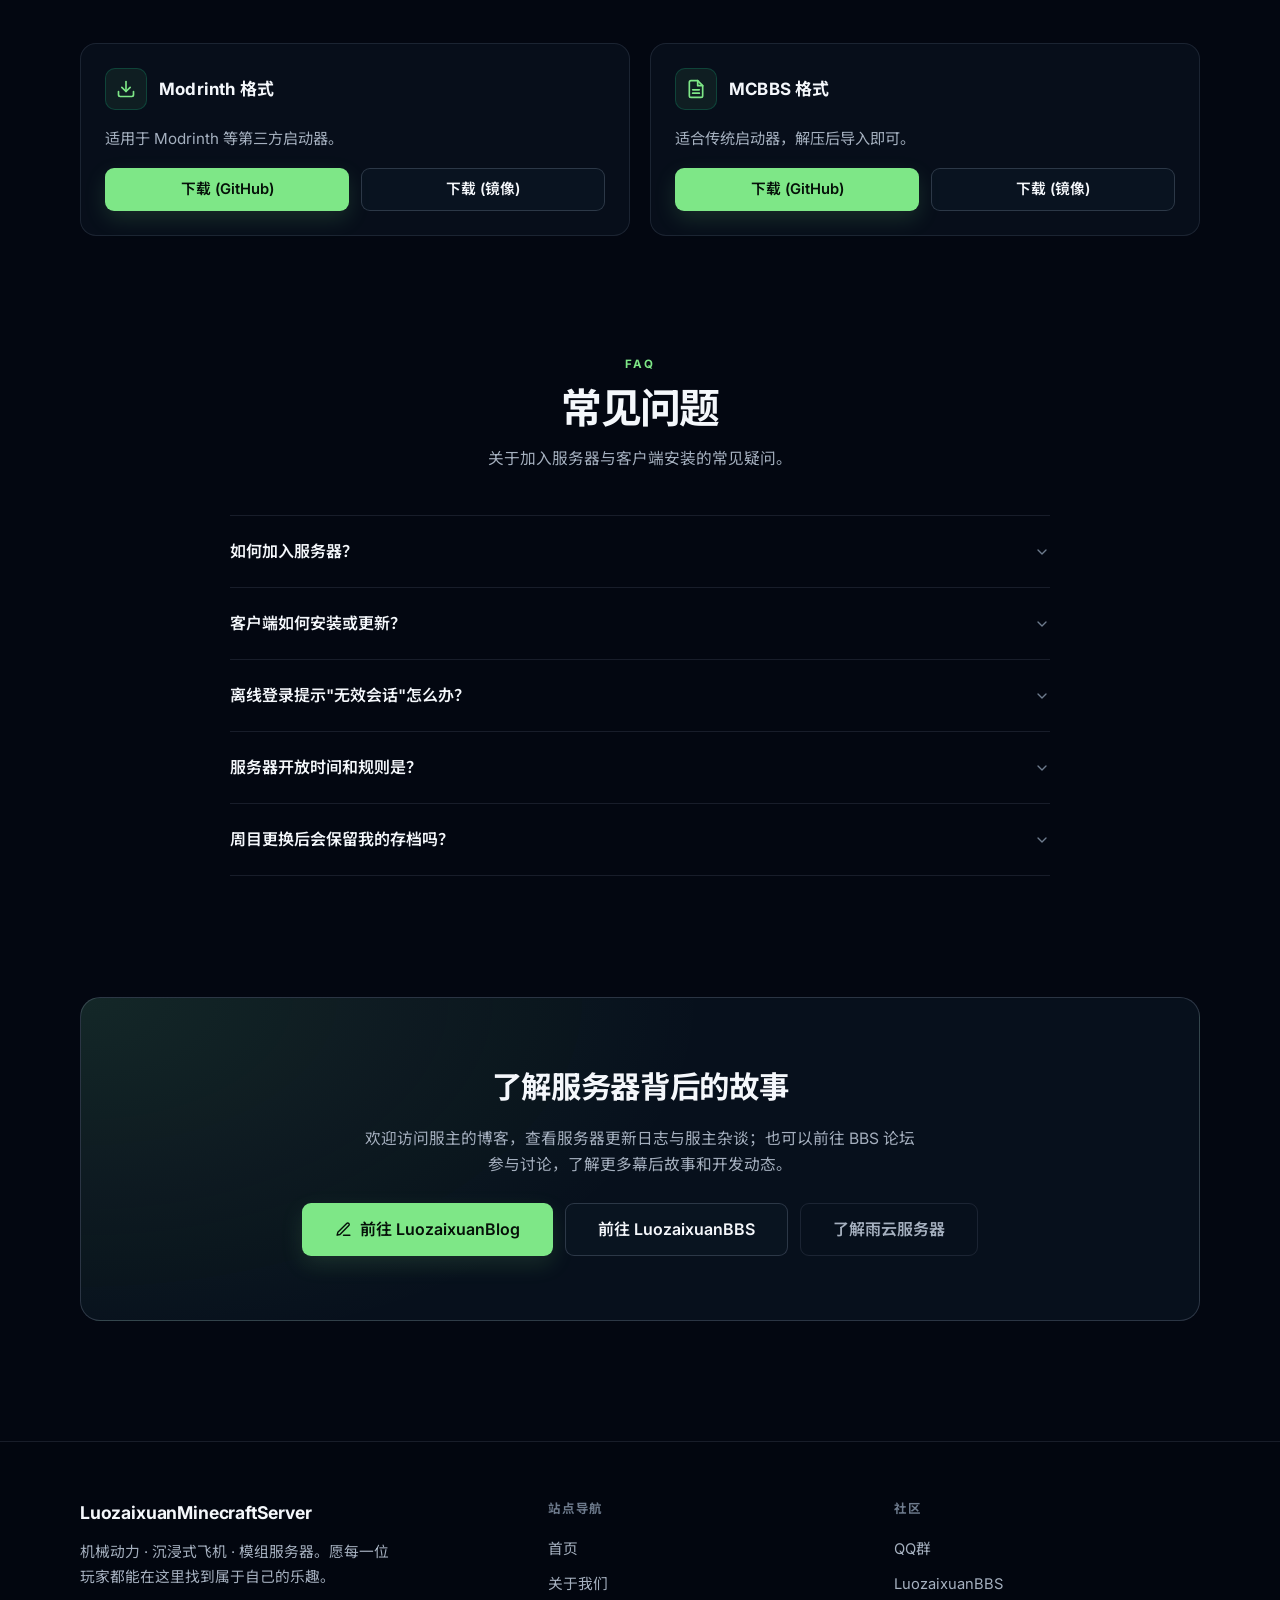
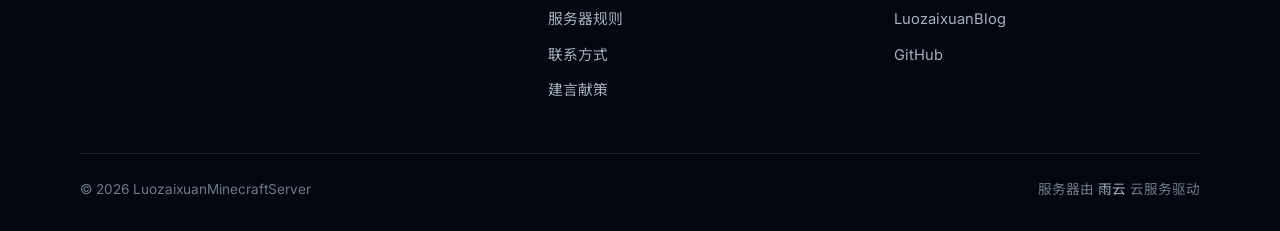
==== commit c80b25d9: "Optimize homepage onboarding and loading Co-authored-by: Codex <codex@openai.com>" ====
--- a/index.html
+++ b/index.html
@@ -13,8 +13,9 @@
 <link rel="preconnect" href="https://fonts.gstatic.com" crossorigin>
 <link href="https://fonts.googleapis.com/css2?family=Inter:wght@400;500;600;700&family=Noto+Sans+SC:wght@400;500;700&display=swap" rel="stylesheet">
 <link rel="stylesheet" href="css/styles.css">
+<link rel="stylesheet" href="css/home.css">
 </head>
-<body>
+<body class="home-page">
 
 <a href="#main-content" class="skip-link">跳到主要内容</a>
 
@@ -24,7 +25,7 @@
     <a href="index.html" class="nav-brand" aria-label="LuozaixuanMinecraftServer 首页">
       <span>LMCS</span>
     </a>
-    <button class="nav-toggle" id="navToggle" aria-label="打开菜单" aria-expanded="false" aria-controls="navLinks">
+    <button type="button" class="nav-toggle" id="navToggle" aria-label="打开菜单" aria-expanded="false" aria-controls="navLinks">
       <svg width="20" height="20" viewBox="0 0 24 24" fill="none" stroke="currentColor" stroke-width="2" stroke-linecap="round" stroke-linejoin="round" aria-hidden="true"><line x1="4" y1="7" x2="20" y2="7"/><line x1="4" y1="12" x2="20" y2="12"/><line x1="4" y1="17" x2="20" y2="17"/></svg>
     </button>
     <div class="nav-links" id="navLinks">
@@ -55,8 +56,8 @@
       <div class="hero-address">
         <div class="address-chip">
           <span class="address-label">服务器地址</span>
-          <code id="serverAddress">123.157.211.154:12110</code>
-          <button class="btn btn-secondary btn-sm" onclick="copyServerAddress()" aria-label="复制服务器地址">
+          <code id="serverAddress" data-server-address>123.157.211.154:12110</code>
+          <button type="button" class="btn btn-secondary btn-sm" data-copy-server-address aria-label="复制服务器地址">
             <svg width="14" height="14" viewBox="0 0 24 24" fill="none" stroke="currentColor" stroke-width="2" stroke-linecap="round" stroke-linejoin="round" aria-hidden="true"><rect x="9" y="9" width="13" height="13" rx="2"/><path d="M5 15H4a2 2 0 0 1-2-2V4a2 2 0 0 1 2-2h9a2 2 0 0 1 2 2v1"/></svg>
             复制
           </button>
@@ -70,7 +71,7 @@
         </a>
         <a href="https://github.com/luozaixuan/HMCL-for-LMCS/releases" class="btn btn-secondary btn-lg" target="_blank" rel="noopener">
           <svg width="17" height="17" viewBox="0 0 24 24" fill="none" stroke="currentColor" stroke-width="2" stroke-linecap="round" stroke-linejoin="round" aria-hidden="true"><path d="M2 3h6a4 4 0 0 1 4 4v14a3 3 0 0 0-3-3H2z"/><path d="M22 3h-6a4 4 0 0 0-4 4v14a3 3 0 0 1 3-3h7z"/></svg>
-          了解HMCL-for-LMCS
+          一键安装客户端
         </a>
       </div>
 
@@ -90,7 +91,8 @@
       </ul>
     </div>
     <div class="hero-visual">
-      <video src="yanshi.mp4" controls autoplay muted playsinline preload="auto" aria-label="服务器演示视频"></video>
+      <video src="yanshi.mp4" controls autoplay muted playsinline preload="metadata" aria-label="服务器演示视频"></video>
+      <p class="video-caption">服务器实机演示 · 点击播放控件可暂停或全屏查看</p>
     </div>
     </div>
   </div>
@@ -125,18 +127,18 @@
           </div>
         </article>
 
-        <article class="notice notice--danger" data-reveal>
+        <article class="notice notice--danger notice--archive" data-reveal>
           <div class="notice-header">
             <span class="notice-icon" aria-hidden="true">
               <svg width="18" height="18" viewBox="0 0 24 24" fill="none" stroke="currentColor" stroke-width="2" stroke-linecap="round" stroke-linejoin="round"><path d="M10.29 3.86L1.82 18a2 2 0 0 0 1.71 3h16.94a2 2 0 0 0 1.71-3L13.71 3.86a2 2 0 0 0-3.42 0z"/><line x1="12" y1="9" x2="12" y2="13"/><line x1="12" y1="17" x2="12.01" y2="17"/></svg>
             </span>
-            <h3>服务器周目变更通知</h3>
-          </div>
+            <h3>历史周目存档</h3>
+          </div>
+          <p class="notice-desc">以下内容对应 2026 年 1 月周目，当前仅作为历史存档提供。</p>
           <ul class="notice-list">
-            <li>该周目将关闭，<strong>2026年1月17日15:00后</strong>的数据可能不会保存。</li>
-            <li>服务器将于<strong>1月18日</strong>停止服务。</li>
-            <li>新周目将于<strong>2月5日</strong>启动。</li>
-            <li>自<strong>1月18日</strong>起，可下载本周目存档。</li>
+            <li>该周目已于 <strong>2026 年 1 月 18 日</strong>停止服务。</li>
+            <li>新周目已于 <strong>2026 年 2 月 5 日</strong>启动。</li>
+            <li>本周目存档可通过下方链接下载。</li>
           </ul>
           <div class="notice-actions">
             <a href="https://www.123865.com/s/xf7RVv-9o1Kd" class="btn btn-danger btn-sm" target="_blank" rel="noopener">下载存档 (123云盘)</a>
@@ -238,23 +240,23 @@
           <span class="step-num" aria-hidden="true">1</span>
           <h3>安装或更新客户端</h3>
           <p>使用 HMCL-for-LMCS 一键下载安装，或下载整合包后解压运行。</p>
-          <a href="#download" class="btn btn-primary btn-sm" style="margin-top:var(--space-4)">下载客户端</a>
+          <a href="#download" class="btn btn-primary btn-sm step-action">下载客户端</a>
         </div>
         <div class="step" data-reveal>
           <span class="step-num" aria-hidden="true">2</span>
           <h3>输入地址进入游戏</h3>
-          <p>在多人游戏中添加服务器地址 <strong>123.157.211.154:12110</strong>，即可进入服务器。</p>
-          <button class="btn btn-secondary btn-sm" style="margin-top:var(--space-4)" onclick="copyServerAddress()">复制服务器地址</button>
+          <p>在多人游戏中添加服务器地址 <strong data-server-address>123.157.211.154:12110</strong>，即可进入服务器。</p>
+          <button type="button" class="btn btn-secondary btn-sm step-action" data-copy-server-address>复制服务器地址</button>
         </div>
         <div class="step" data-reveal>
           <span class="step-num" aria-hidden="true">3</span>
           <h3>加入QQ群与其他玩家联系</h3>
-          <p>群号 <strong>915515421</strong>，加入 QQ 群与其他玩家联系，获取最新资讯与社区动态。</p>
-          <a href="https://qm.qq.com/q/NzYmsReNaO" class="btn btn-secondary btn-sm" style="margin-top:var(--space-4)" target="_blank" rel="noopener">加入QQ群</a>
-        </div>
-      </div>
-
-      <div class="warning-bar" style="margin-top:var(--space-6)" data-reveal>
+          <p>群号 <strong data-qq-group>915515421</strong>，加入 QQ 群与其他玩家联系，获取最新资讯与社区动态。</p>
+          <a href="https://qm.qq.com/q/NzYmsReNaO" class="btn btn-secondary btn-sm step-action" target="_blank" rel="noopener">加入QQ群</a>
+        </div>
+      </div>
+
+      <div class="warning-bar join-warning" data-reveal>
         <svg width="16" height="16" viewBox="0 0 24 24" fill="none" stroke="currentColor" stroke-width="2" stroke-linecap="round" stroke-linejoin="round" aria-hidden="true"><circle cx="12" cy="12" r="10"/><line x1="12" y1="8" x2="12" y2="12"/><line x1="12" y1="16" x2="12.01" y2="16"/></svg>
         <span>如果离线用户加入服务器提示无效会话，请换一个名字确保不要和正版用户重名，并不要使用 5 个字以内的 ID。</span>
       </div>
@@ -266,6 +268,7 @@
         <p class="section-kicker">Download</p>
         <h2 class="section-title">整合包下载</h2>
         <p class="section-desc">提供两种格式的整合包，选择适合自己的方式下载即可。</p>
+        <p class="download-version" aria-live="polite">当前版本 <strong id="releaseVersion">v1.7</strong><span id="releaseStatus">正在检查最新版本…</span></p>
       </div>
 
       <div class="info-grid">
@@ -276,7 +279,7 @@
             </span>
             <h3>Modrinth 格式</h3>
           </div>
-          <p class="card-body" style="margin-bottom:var(--space-4)">适用于 Modrinth 等第三方启动器。</p>
+          <p class="card-body card-description">适用于 Modrinth 等第三方启动器。</p>
           <div class="btn-group">
             <a href="https://github.com/luozaixuan/mcserverclient/releases/download/v1.7/LMCServer.mrpack" class="btn btn-primary dl-link" data-base="https://github.com/luozaixuan/mcserverclient/releases/download/" data-file="LMCServer.mrpack" target="_blank" rel="noopener">下载 (GitHub)</a>
             <a href="https://github.luozaixuan.top/https://github.com/luozaixuan/mcserverclient/releases/download/v1.7/LMCServer.mrpack" class="btn btn-secondary dl-link-mirror" data-base="https://github.luozaixuan.top/https://github.com/luozaixuan/mcserverclient/releases/download/" data-file="LMCServer.mrpack" target="_blank" rel="noopener">下载 (镜像)</a>
@@ -290,7 +293,7 @@
             </span>
             <h3>MCBBS 格式</h3>
           </div>
-          <p class="card-body" style="margin-bottom:var(--space-4)">适合传统启动器，解压后导入即可。</p>
+          <p class="card-body card-description">适合传统启动器，解压后导入即可。</p>
           <div class="btn-group">
             <a href="https://github.com/luozaixuan/mcserverclient/releases/download/v1.7/LMCServer.zip" class="btn btn-primary dl-link" data-base="https://github.com/luozaixuan/mcserverclient/releases/download/" data-file="LMCServer.zip" target="_blank" rel="noopener">下载 (GitHub)</a>
             <a href="https://github.luozaixuan.top/https://github.com/luozaixuan/mcserverclient/releases/download/v1.7/LMCServer.zip" class="btn btn-secondary dl-link-mirror" data-base="https://github.luozaixuan.top/https://github.com/luozaixuan/mcserverclient/releases/download/" data-file="LMCServer.zip" target="_blank" rel="noopener">下载 (镜像)</a>
@@ -385,7 +388,7 @@
     <div class="footer-grid">
       <div>
         <p class="footer-brand">LuozaixuanMinecraftServer</p>
-        <p style="color:var(--fg-muted);font-size:.92rem;max-width:320px;">机械动力 · 沉浸式飞机 · 模组服务器。愿每一位玩家都能在这里找到属于自己的乐趣。</p>
+        <p class="footer-description">机械动力 · 沉浸式飞机 · 模组服务器。愿每一位玩家都能在这里找到属于自己的乐趣。</p>
       </div>
       <nav class="footer-col" aria-label="站点导航">
         <h4>站点导航</h4>
@@ -417,111 +420,7 @@
 <!-- Toast -->
 <div id="toast" class="toast" role="status" aria-live="polite"></div>
 
-<script>
-  // 复制服务器地址（替换原生 alert）
-  function showToast(message) {
-    var toast = document.getElementById('toast');
-    toast.textContent = message;
-    toast.classList.add('is-visible');
-    clearTimeout(window.__toastTimer);
-    window.__toastTimer = setTimeout(function () {
-      toast.classList.remove('is-visible');
-    }, 2200);
-  }
-
-  function copyServerAddress() {
-    var addr = document.getElementById('serverAddress').innerText.trim();
-    if (navigator.clipboard && navigator.clipboard.writeText) {
-      navigator.clipboard.writeText(addr).then(function () {
-        showToast('✓ 服务器地址已复制');
-      }).catch(function () {
-        fallbackCopy(addr);
-      });
-    } else {
-      fallbackCopy(addr);
-    }
-  }
-
-  function fallbackCopy(text) {
-    var ta = document.createElement('textarea');
-    ta.value = text;
-    ta.style.position = 'fixed';
-    ta.style.opacity = '0';
-    document.body.appendChild(ta);
-    ta.select();
-    try {
-      document.execCommand('copy');
-      showToast('✓ 服务器地址已复制');
-    } catch (e) {
-      showToast('✗ 复制失败，请手动复制');
-    }
-    document.body.removeChild(ta);
-  }
-
-  document.getElementById('year').textContent = new Date().getFullYear();
-
-  // 移动端导航
-  var navToggle = document.getElementById('navToggle');
-  var navLinks = document.getElementById('navLinks');
-  navToggle.addEventListener('click', function () {
-    var open = navLinks.classList.toggle('is-open');
-    navToggle.setAttribute('aria-expanded', open ? 'true' : 'false');
-  });
-  navLinks.addEventListener('click', function (e) {
-    if (e.target.tagName === 'A') {
-      navLinks.classList.remove('is-open');
-      navToggle.setAttribute('aria-expanded', 'false');
-    }
-  });
-
-  // 滚动渐显动画
-  (function () {
-    var items = document.querySelectorAll('[data-reveal]');
-    if (!('IntersectionObserver' in window) || window.matchMedia('(prefers-reduced-motion: reduce)').matches) {
-      items.forEach(function (el) { el.classList.add('is-visible'); });
-      return;
-    }
-    var io = new IntersectionObserver(function (entries) {
-      entries.forEach(function (entry) {
-        if (entry.isIntersecting) {
-          entry.target.classList.add('is-visible');
-          io.unobserve(entry.target);
-        }
-      });
-    }, { threshold: 0.12, rootMargin: '0px 0px -40px 0px' });
-    items.forEach(function (el) { io.observe(el); });
-  })();
-
-  // 从 GitHub API 拉取最新 release 版本号并更新下载链接
-  (function () {
-    var API_URL = 'https://api.github.com/repos/luozaixuan/mcserverclient/releases/latest';
-    var FALLBACK_TAG = 'v1.7';
-    var dlLinks = document.querySelectorAll('.dl-link');
-    var dlMirrorLinks = document.querySelectorAll('.dl-link-mirror');
-
-    function updateLinks(tag) {
-      dlLinks.forEach(function (el) {
-        el.href = el.getAttribute('data-base') + tag + '/' + el.getAttribute('data-file');
-      });
-      dlMirrorLinks.forEach(function (el) {
-        el.href = el.getAttribute('data-base') + tag + '/' + el.getAttribute('data-file');
-      });
-    }
-
-    fetch(API_URL, { cache: 'no-store' })
-      .then(function (res) {
-        if (!res.ok) throw new Error('API error');
-        return res.json();
-      })
-      .then(function (data) {
-        var tag = data.tag_name;
-        if (tag) updateLinks(tag);
-      })
-      .catch(function () {
-        updateLinks(FALLBACK_TAG);
-      });
-  })();
-</script>
+<script src="js/site.js" defer></script>
 
 <!-- Cloudflare Pages Analytics -->
 <script defer src='https://static.cloudflareinsights.com/beacon.min.js' data-cf-beacon='{"token": "0e61d4ab9ec14782a2114b907ac27452"}'></script>
--- a/css/home.css
+++ b/css/home.css
@@ -0,0 +1,71 @@
+/* Homepage-only refinements. Shared components stay in styles.css. */
+
+.home-page .video-caption {
+  margin-top: var(--space-3);
+  color: var(--fg-dim);
+  font-size: 0.78rem;
+  text-align: center;
+}
+
+.home-page .download-version {
+  display: inline-flex;
+  align-items: center;
+  gap: var(--space-2);
+  margin-top: var(--space-3);
+  color: var(--fg-dim);
+  font-size: 0.82rem;
+}
+
+.home-page .section-title {
+  overflow-wrap: anywhere;
+}
+
+.home-page .download-version strong {
+  color: var(--fg);
+  font-family: var(--font-mono);
+  font-weight: 600;
+}
+
+.home-page #releaseStatus {
+  color: var(--fg-dim);
+  font-size: 0.76rem;
+}
+
+.home-page .step-action {
+  margin-top: var(--space-4);
+}
+
+.home-page .join-warning {
+  margin-top: var(--space-6);
+}
+
+.home-page .card-description {
+  margin-bottom: var(--space-4);
+}
+
+.home-page .footer-description {
+  max-width: 320px;
+  color: var(--fg-muted);
+  font-size: 0.92rem;
+}
+
+.home-page .notice--archive {
+  border-color: rgba(245, 179, 1, 0.26);
+}
+
+.home-page .notice--archive .notice-desc {
+  color: var(--fg-muted);
+}
+
+@media (max-width: 800px) {
+  .home-page .nav-links {
+    top: 76px;
+  }
+}
+
+@media (max-width: 520px) {
+  .home-page .download-version {
+    flex-wrap: wrap;
+    justify-content: center;
+  }
+}
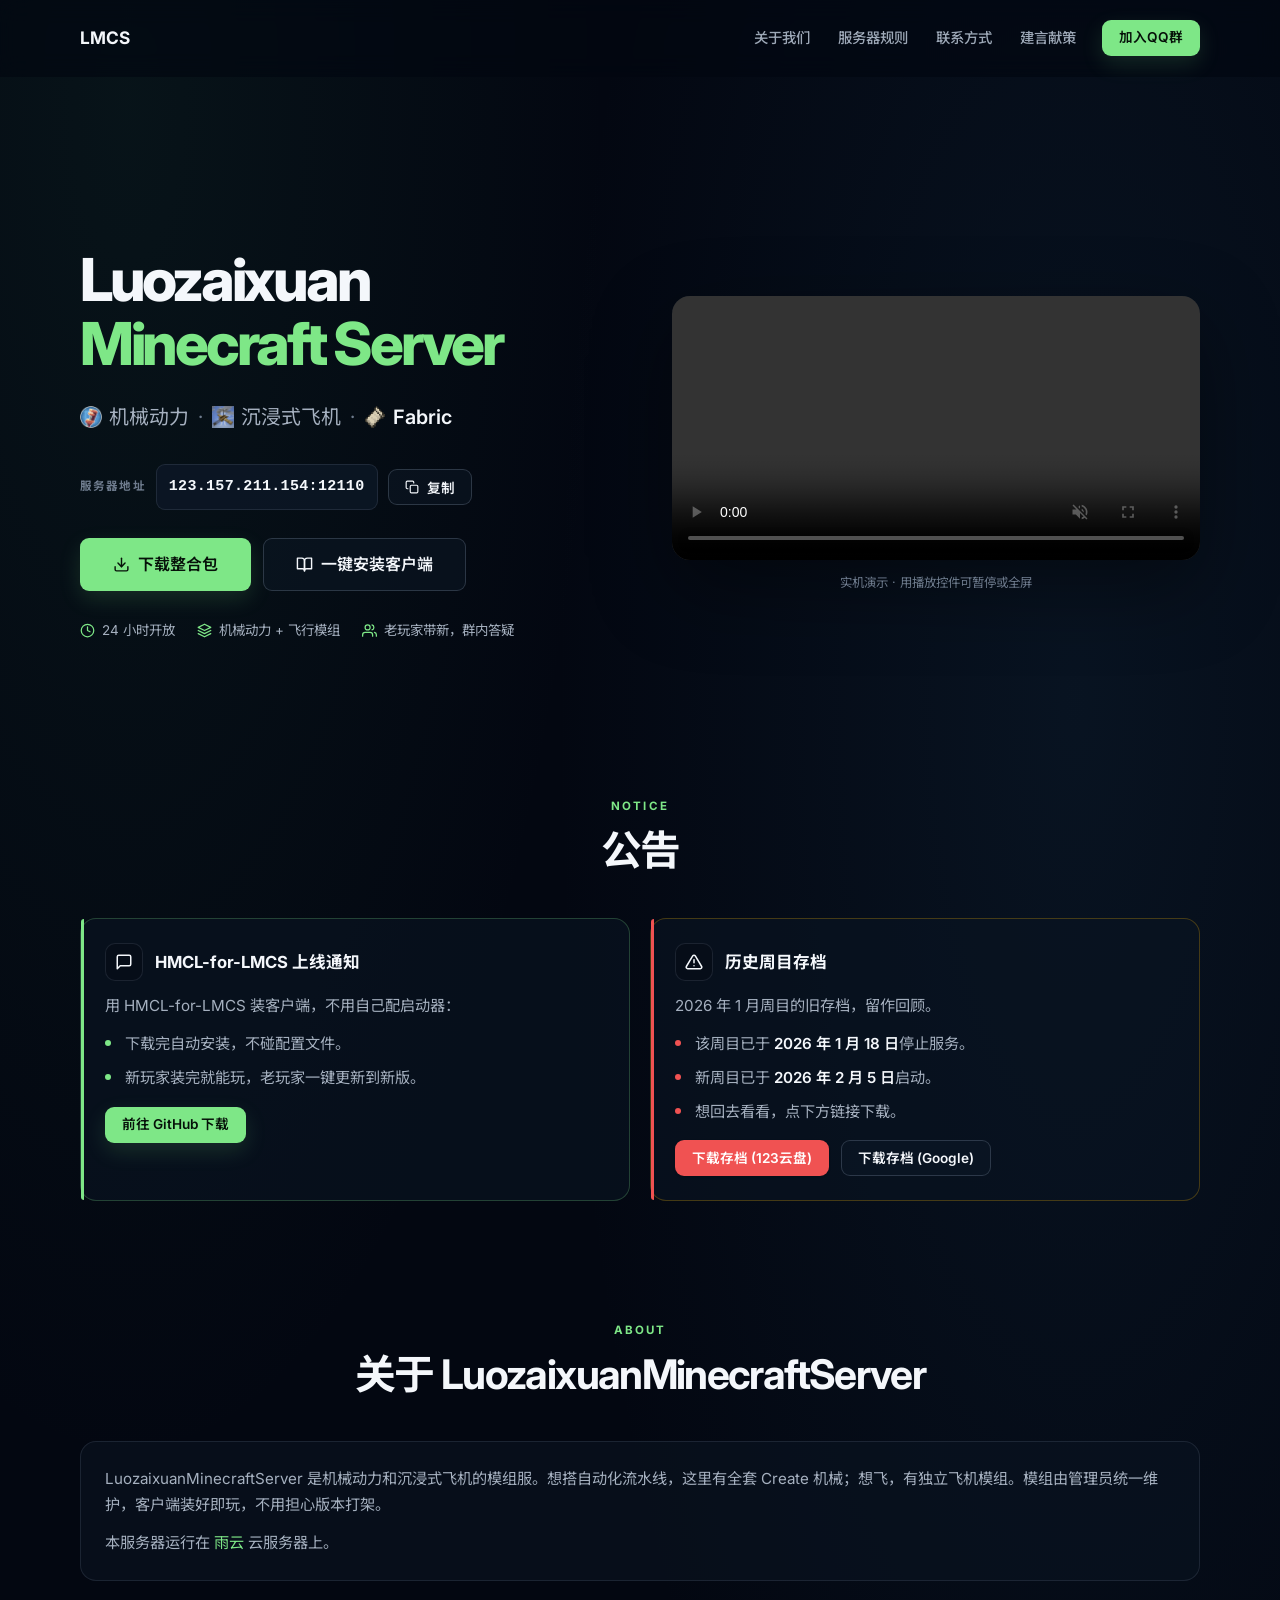
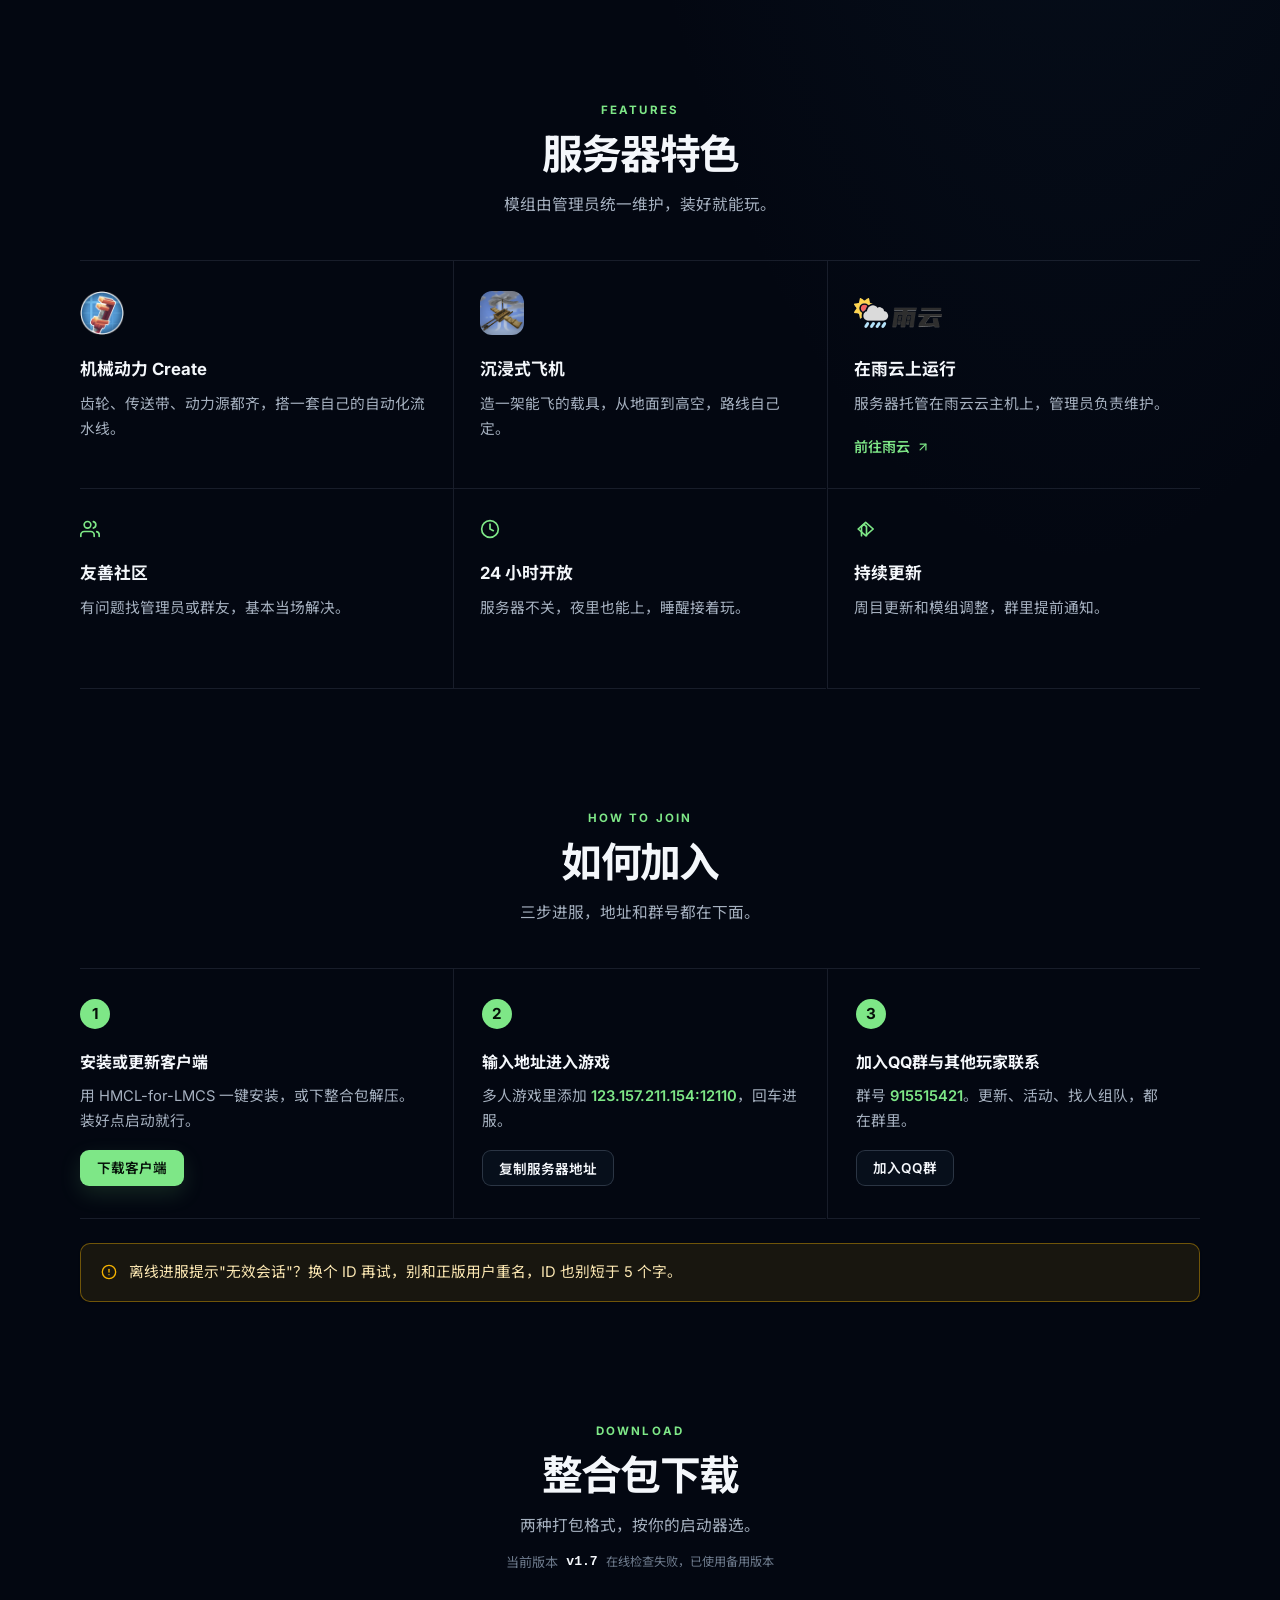
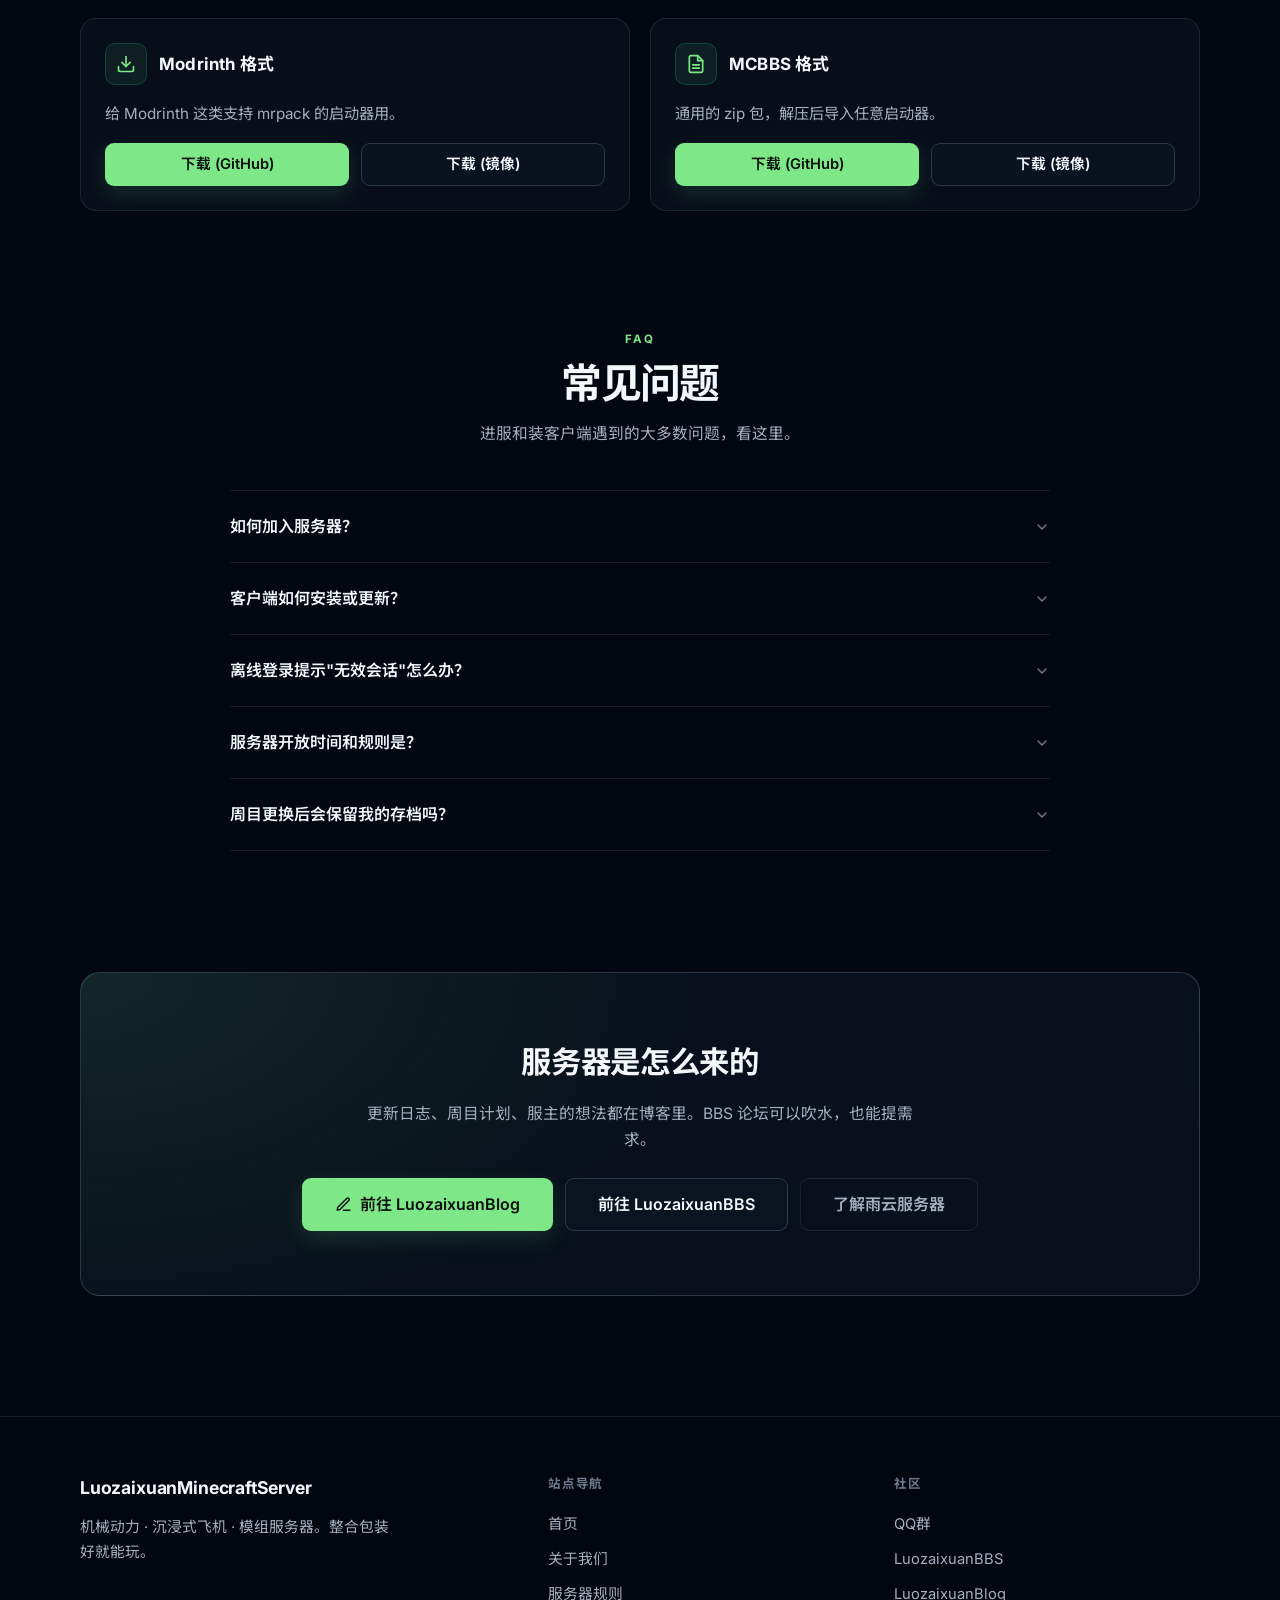
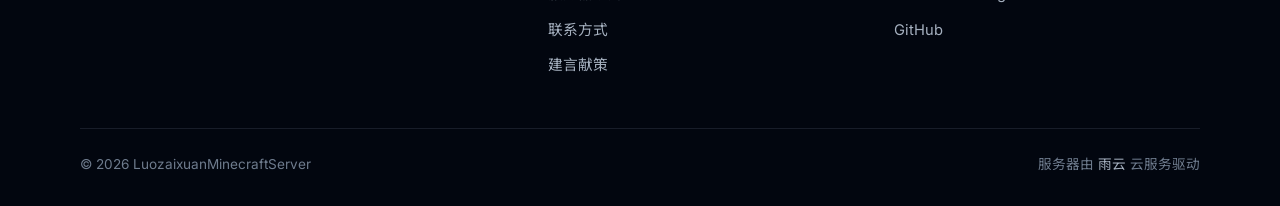
==== commit 01722b3a: "重写全部网页文案：去除套话，改为具体、口语化的表达" ====
--- a/index.html
+++ b/index.html
@@ -6,7 +6,7 @@
 <meta name="msvalidate.01" content="E7EEE6BFECB614F74CB34A30D936938A" />
 <meta name="baidu-site-verification" content="codeva-PqMTRWckmT" />
 <meta name="robots" content="index, follow">
-<meta name="description" content="LuozaixuanMinecraftServer - 机械动力和沉浸式飞机模组服务器，提供丰富的游戏体验">
+<meta name="description" content="LuozaixuanMinecraftServer - 机械动力和沉浸式飞机模组服，服务器地址 123.157.211.154:12110，24 小时开放">
 <meta name="theme-color" content="#030711">
 <title>LuozaixuanMinecraftServer - 模组服务器</title>
 <link rel="preconnect" href="https://fonts.googleapis.com">
@@ -86,13 +86,13 @@
         </li>
         <li class="hero-meta-item">
           <svg width="15" height="15" viewBox="0 0 24 24" fill="none" stroke="currentColor" stroke-width="2" stroke-linecap="round" stroke-linejoin="round" aria-hidden="true"><path d="M17 21v-2a4 4 0 0 0-4-4H5a4 4 0 0 0-4 4v2"/><circle cx="9" cy="7" r="4"/><path d="M23 21v-2a4 4 0 0 0-3-3.87"/><path d="M16 3.13a4 4 0 0 1 0 7.75"/></svg>
-          友善玩家社区
+          老玩家带新，群内答疑
         </li>
       </ul>
     </div>
     <div class="hero-visual">
       <video src="yanshi.mp4" controls autoplay muted playsinline preload="metadata" aria-label="服务器演示视频"></video>
-      <p class="video-caption">服务器实机演示 · 点击播放控件可暂停或全屏查看</p>
+      <p class="video-caption">实机演示 · 用播放控件可暂停或全屏</p>
     </div>
     </div>
   </div>
@@ -117,10 +117,10 @@
             </span>
             <h3>HMCL-for-LMCS 上线通知</h3>
           </div>
-          <p class="notice-desc">通过 HMCL-for-LMCS 启动器，可快速安装或更新 LMCServer 客户端：</p>
+          <p class="notice-desc">用 HMCL-for-LMCS 装客户端，不用自己配启动器：</p>
           <ul class="notice-list">
-            <li>一键下载，自动安装，无需手动配置。</li>
-            <li>适合新玩家快速上手，也方便老玩家更新版本。</li>
+            <li>下载完自动安装，不碰配置文件。</li>
+            <li>新玩家装完就能玩，老玩家一键更新到新版。</li>
           </ul>
           <div class="notice-actions">
             <a href="https://github.com/luozaixuan/HMCL-for-LMCS/releases" class="btn btn-primary btn-sm" target="_blank" rel="noopener">前往 GitHub 下载</a>
@@ -134,11 +134,11 @@
             </span>
             <h3>历史周目存档</h3>
           </div>
-          <p class="notice-desc">以下内容对应 2026 年 1 月周目，当前仅作为历史存档提供。</p>
+          <p class="notice-desc">2026 年 1 月周目的旧存档，留作回顾。</p>
           <ul class="notice-list">
             <li>该周目已于 <strong>2026 年 1 月 18 日</strong>停止服务。</li>
             <li>新周目已于 <strong>2026 年 2 月 5 日</strong>启动。</li>
-            <li>本周目存档可通过下方链接下载。</li>
+            <li>想回去看看，点下方链接下载。</li>
           </ul>
           <div class="notice-actions">
             <a href="https://www.123865.com/s/xf7RVv-9o1Kd" class="btn btn-danger btn-sm" target="_blank" rel="noopener">下载存档 (123云盘)</a>
@@ -157,7 +157,7 @@
       </div>
       <div class="card" data-reveal>
         <div class="card-body">
-          <p>LuozaixuanMinecraftServer 是一个机械动力和沉浸式飞机的模组服务器，我们精心挑选了各种有趣的模组，为玩家带来更加丰富的游戏体验。在这里，玩家们可以享受到各种模组带来的新玩法、新内容和新挑战。</p>
+          <p>LuozaixuanMinecraftServer 是机械动力和沉浸式飞机的模组服。想搭自动化流水线，这里有全套 Create 机械；想飞，有独立飞机模组。模组由管理员统一维护，客户端装好即玩，不用担心版本打架。</p>
           <p>本服务器运行在 <a href="https://www.rainyun.com/luozx_" target="_blank" rel="noopener">雨云</a> 云服务器上。</p>
         </div>
       </div>
@@ -168,7 +168,7 @@
       <div class="section-head" data-reveal>
         <p class="section-kicker">Features</p>
         <h2 class="section-title">服务器特色</h2>
-        <p class="section-desc">精心挑选的模组配置，为玩家带来更丰富、更自由的游戏体验。</p>
+        <p class="section-desc">模组由管理员统一维护，装好就能玩。</p>
       </div>
       <div class="feature-grid">
 
@@ -177,7 +177,7 @@
             <img src="create_icon.webp" alt="">
           </span>
           <h3>机械动力 Create</h3>
-          <p>构建复杂的机械传动系统与自动化工厂，玩出工业化的创造力。</p>
+          <p>齿轮、传送带、动力源都齐，搭一套自己的自动化流水线。</p>
         </article>
 
         <article class="feature-card" data-reveal>
@@ -185,7 +185,7 @@
             <img src="immersiveaircraft.webp" alt="">
           </span>
           <h3>沉浸式飞机</h3>
-          <p>驾驶飞机翱翔天际，探索工业与飞行结合的全新冒险。</p>
+          <p>造一架能飞的载具，从地面到高空，路线自己定。</p>
         </article>
 
         <article class="feature-card" data-reveal>
@@ -193,7 +193,7 @@
             <img src="rainyun_icon.png" alt="">
           </span>
           <h3>在雨云上运行</h3>
-          <p>服务器运行在雨云云主机上，提供稳定可靠的在线游戏体验。</p>
+          <p>服务器托管在雨云云主机上，管理员负责维护。</p>
           <a class="feature-link" href="https://www.rainyun.com/luozx_" target="_blank" rel="noopener">
             前往雨云
             <svg width="14" height="14" viewBox="0 0 24 24" fill="none" stroke="currentColor" stroke-width="2" stroke-linecap="round" stroke-linejoin="round" aria-hidden="true"><path d="M7 17 17 7"/><path d="M7 7h10v10"/></svg>
@@ -205,7 +205,7 @@
             <svg width="20" height="20" viewBox="0 0 24 24" fill="none" stroke="currentColor" stroke-width="2" stroke-linecap="round" stroke-linejoin="round"><path d="M17 21v-2a4 4 0 0 0-4-4H5a4 4 0 0 0-4 4v2"/><circle cx="9" cy="7" r="4"/><path d="M23 21v-2a4 4 0 0 0-3-3.87"/><path d="M16 3.13a4 4 0 0 1 0 7.75"/></svg>
           </span>
           <h3>友善社区</h3>
-          <p>公平、友善的游戏氛围，管理员在线维护与支持。</p>
+          <p>有问题找管理员或群友，基本当场解决。</p>
         </article>
 
         <article class="feature-card" data-reveal>
@@ -213,7 +213,7 @@
             <svg width="20" height="20" viewBox="0 0 24 24" fill="none" stroke="currentColor" stroke-width="2" stroke-linecap="round" stroke-linejoin="round"><circle cx="12" cy="12" r="10"/><polyline points="12 6 12 12 16 14"/></svg>
           </span>
           <h3>24 小时开放</h3>
-          <p>全天候在线，随时上线，随时游戏。</p>
+          <p>服务器不关，夜里也能上，睡醒接着玩。</p>
         </article>
 
         <article class="feature-card" data-reveal>
@@ -221,7 +221,7 @@
             <svg width="20" height="20" viewBox="0 0 24 24" fill="none" stroke="currentColor" stroke-width="2" stroke-linecap="round" stroke-linejoin="round"><path d="M23 12l-9-8-9 8 9 8 9-8z"/><path d="M9 20V9l3-2.5L15 9v11"/></svg>
           </span>
           <h3>持续更新</h3>
-          <p>模组与玩法持续迭代，周目体验不断升级。</p>
+          <p>周目更新和模组调整，群里提前通知。</p>
         </article>
 
       </div>
@@ -232,33 +232,33 @@
       <div class="section-head" data-reveal>
         <p class="section-kicker">How to Join</p>
         <h2 class="section-title">如何加入</h2>
-        <p class="section-desc">三步加入我们的服务器，开始全新的工业与飞行冒险。</p>
+        <p class="section-desc">三步进服，地址和群号都在下面。</p>
       </div>
 
       <div class="steps">
         <div class="step" data-reveal>
           <span class="step-num" aria-hidden="true">1</span>
           <h3>安装或更新客户端</h3>
-          <p>使用 HMCL-for-LMCS 一键下载安装，或下载整合包后解压运行。</p>
+          <p>用 HMCL-for-LMCS 一键安装，或下整合包解压。装好点启动就行。</p>
           <a href="#download" class="btn btn-primary btn-sm step-action">下载客户端</a>
         </div>
         <div class="step" data-reveal>
           <span class="step-num" aria-hidden="true">2</span>
           <h3>输入地址进入游戏</h3>
-          <p>在多人游戏中添加服务器地址 <strong data-server-address>123.157.211.154:12110</strong>，即可进入服务器。</p>
+          <p>多人游戏里添加 <strong data-server-address>123.157.211.154:12110</strong>，回车进服。</p>
           <button type="button" class="btn btn-secondary btn-sm step-action" data-copy-server-address>复制服务器地址</button>
         </div>
         <div class="step" data-reveal>
           <span class="step-num" aria-hidden="true">3</span>
           <h3>加入QQ群与其他玩家联系</h3>
-          <p>群号 <strong data-qq-group>915515421</strong>，加入 QQ 群与其他玩家联系，获取最新资讯与社区动态。</p>
+          <p>群号 <strong data-qq-group>915515421</strong>。更新、活动、找人组队，都在群里。</p>
           <a href="https://qm.qq.com/q/NzYmsReNaO" class="btn btn-secondary btn-sm step-action" target="_blank" rel="noopener">加入QQ群</a>
         </div>
       </div>
 
       <div class="warning-bar join-warning" data-reveal>
         <svg width="16" height="16" viewBox="0 0 24 24" fill="none" stroke="currentColor" stroke-width="2" stroke-linecap="round" stroke-linejoin="round" aria-hidden="true"><circle cx="12" cy="12" r="10"/><line x1="12" y1="8" x2="12" y2="12"/><line x1="12" y1="16" x2="12.01" y2="16"/></svg>
-        <span>如果离线用户加入服务器提示无效会话，请换一个名字确保不要和正版用户重名，并不要使用 5 个字以内的 ID。</span>
+        <span>离线进服提示"无效会话"？换个 ID 再试，别和正版用户重名，ID 也别短于 5 个字。</span>
       </div>
     </section>
 
@@ -267,7 +267,7 @@
       <div class="section-head" data-reveal>
         <p class="section-kicker">Download</p>
         <h2 class="section-title">整合包下载</h2>
-        <p class="section-desc">提供两种格式的整合包，选择适合自己的方式下载即可。</p>
+        <p class="section-desc">两种打包格式，按你的启动器选。</p>
         <p class="download-version" aria-live="polite">当前版本 <strong id="releaseVersion">v1.7</strong><span id="releaseStatus">正在检查最新版本…</span></p>
       </div>
 
@@ -279,7 +279,7 @@
             </span>
             <h3>Modrinth 格式</h3>
           </div>
-          <p class="card-body card-description">适用于 Modrinth 等第三方启动器。</p>
+          <p class="card-body card-description">给 Modrinth 这类支持 mrpack 的启动器用。</p>
           <div class="btn-group">
             <a href="https://github.com/luozaixuan/mcserverclient/releases/download/v1.7/LMCServer.mrpack" class="btn btn-primary dl-link" data-base="https://github.com/luozaixuan/mcserverclient/releases/download/" data-file="LMCServer.mrpack" target="_blank" rel="noopener">下载 (GitHub)</a>
             <a href="https://github.luozaixuan.top/https://github.com/luozaixuan/mcserverclient/releases/download/v1.7/LMCServer.mrpack" class="btn btn-secondary dl-link-mirror" data-base="https://github.luozaixuan.top/https://github.com/luozaixuan/mcserverclient/releases/download/" data-file="LMCServer.mrpack" target="_blank" rel="noopener">下载 (镜像)</a>
@@ -293,7 +293,7 @@
             </span>
             <h3>MCBBS 格式</h3>
           </div>
-          <p class="card-body card-description">适合传统启动器，解压后导入即可。</p>
+          <p class="card-body card-description">通用的 zip 包，解压后导入任意启动器。</p>
           <div class="btn-group">
             <a href="https://github.com/luozaixuan/mcserverclient/releases/download/v1.7/LMCServer.zip" class="btn btn-primary dl-link" data-base="https://github.com/luozaixuan/mcserverclient/releases/download/" data-file="LMCServer.zip" target="_blank" rel="noopener">下载 (GitHub)</a>
             <a href="https://github.luozaixuan.top/https://github.com/luozaixuan/mcserverclient/releases/download/v1.7/LMCServer.zip" class="btn btn-secondary dl-link-mirror" data-base="https://github.luozaixuan.top/https://github.com/luozaixuan/mcserverclient/releases/download/" data-file="LMCServer.zip" target="_blank" rel="noopener">下载 (镜像)</a>
@@ -307,7 +307,7 @@
       <div class="section-head" data-reveal>
         <p class="section-kicker">FAQ</p>
         <h2 class="section-title">常见问题</h2>
-        <p class="section-desc">关于加入服务器与客户端安装的常见疑问。</p>
+        <p class="section-desc">进服和装客户端遇到的大多数问题，看这里。</p>
       </div>
 
       <div class="faq">
@@ -317,7 +317,7 @@
             <svg class="chevron" width="16" height="16" viewBox="0 0 24 24" fill="none" stroke="currentColor" stroke-width="2" stroke-linecap="round" stroke-linejoin="round" aria-hidden="true"><polyline points="6 9 12 15 18 9"/></svg>
           </summary>
           <div class="faq-answer">
-            <p>下载并安装 <strong>HMCL-for-LMCS</strong> 启动器或整合包，然后在多人游戏中添加服务器地址 <strong>123.157.211.154:12110</strong> 即可进入服务器。加入 <strong>QQ群 915515421</strong> 可以与其他玩家联系，获取最新资讯。</p>
+            <p>用 <strong>HMCL-for-LMCS</strong> 或整合包装好客户端，多人游戏里添加 <strong>123.157.211.154:12110</strong> 回车。进群 <strong>915515421</strong>，最新消息都在群里。</p>
           </div>
         </details>
 
@@ -327,7 +327,7 @@
             <svg class="chevron" width="16" height="16" viewBox="0 0 24 24" fill="none" stroke="currentColor" stroke-width="2" stroke-linecap="round" stroke-linejoin="round" aria-hidden="true"><polyline points="6 9 12 15 18 9"/></svg>
           </summary>
           <div class="faq-answer">
-            <p>推荐使用 <strong>HMCL-for-LMCS</strong> 启动器，可一键下载、自动安装并方便后续更新。也可以下载 <strong>Modrinth</strong> 或 <strong>MCBBS</strong> 格式的整合包，解压后导入启动器即可。</p>
+            <p>推荐 <strong>HMCL-for-LMCS</strong>：点一下就装，以后更新也一键。用整合包就下 <strong>Modrinth</strong> 或 <strong>MCBBS</strong> 格式，解压导入。</p>
           </div>
         </details>
 
@@ -337,7 +337,7 @@
             <svg class="chevron" width="16" height="16" viewBox="0 0 24 24" fill="none" stroke="currentColor" stroke-width="2" stroke-linecap="round" stroke-linejoin="round" aria-hidden="true"><polyline points="6 9 12 15 18 9"/></svg>
           </summary>
           <div class="faq-answer">
-            <p>请更换游戏 ID，确保<strong>不要和正版用户重名</strong>，并且<strong>不要使用 5 个字以内的 ID</strong>。</p>
+            <p>换一个 ID。别用正版用户已占用的名字，也别短于 <strong>5 个字</strong>。</p>
           </div>
         </details>
 
@@ -347,7 +347,7 @@
             <svg class="chevron" width="16" height="16" viewBox="0 0 24 24" fill="none" stroke="currentColor" stroke-width="2" stroke-linecap="round" stroke-linejoin="round" aria-hidden="true"><polyline points="6 9 12 15 18 9"/></svg>
           </summary>
           <div class="faq-answer">
-            <p>服务器<strong>24 小时开放</strong>。请遵守<a href="html/rules.html">服务器规则</a>，共同维护良好的游戏环境。</p>
+            <p>服务器<strong>24 小时开放</strong>。进服前看一遍<a href="html/rules.html">服务器规则</a>。</p>
           </div>
         </details>
 
@@ -357,7 +357,7 @@
             <svg class="chevron" width="16" height="16" viewBox="0 0 24 24" fill="none" stroke="currentColor" stroke-width="2" stroke-linecap="round" stroke-linejoin="round" aria-hidden="true"><polyline points="6 9 12 15 18 9"/></svg>
           </summary>
           <div class="faq-answer">
-            <p>周目变更期间，可前往上方公告下载本周目存档（提供 123 云盘和 Google 两种方式）。新周目开启后将开始全新的冒险。</p>
+            <p>换周目时会放出旧周目存档，在上面公告里下载（123 云盘或 Google）。新周目所有人都从零开始。</p>
           </div>
         </details>
       </div>
@@ -366,8 +366,8 @@
     <!-- 社区 -->
     <section class="section" aria-label="博客与社区">
       <div class="cta-banner" data-reveal>
-        <h2>了解服务器背后的故事</h2>
-        <p>欢迎访问服主的博客，查看服务器更新日志与服主杂谈；也可以前往 BBS 论坛参与讨论，了解更多幕后故事和开发动态。</p>
+        <h2>服务器是怎么来的</h2>
+        <p>更新日志、周目计划、服主的想法都在博客里。BBS 论坛可以吹水，也能提需求。</p>
         <div class="cta-actions">
           <a href="https://blog.luozaixuan.top" class="btn btn-primary btn-lg" target="_blank" rel="noopener">
             <svg width="17" height="17" viewBox="0 0 24 24" fill="none" stroke="currentColor" stroke-width="2" stroke-linecap="round" stroke-linejoin="round" aria-hidden="true"><path d="M12 20h9"/><path d="M16.5 3.5a2.121 2.121 0 0 1 3 3L7 19l-4 1 1-4L16.5 3.5z"/></svg>
@@ -388,7 +388,7 @@
     <div class="footer-grid">
       <div>
         <p class="footer-brand">LuozaixuanMinecraftServer</p>
-        <p class="footer-description">机械动力 · 沉浸式飞机 · 模组服务器。愿每一位玩家都能在这里找到属于自己的乐趣。</p>
+        <p class="footer-description">机械动力 · 沉浸式飞机 · 模组服务器。整合包装好就能玩。</p>
       </div>
       <nav class="footer-col" aria-label="站点导航">
         <h4>站点导航</h4>
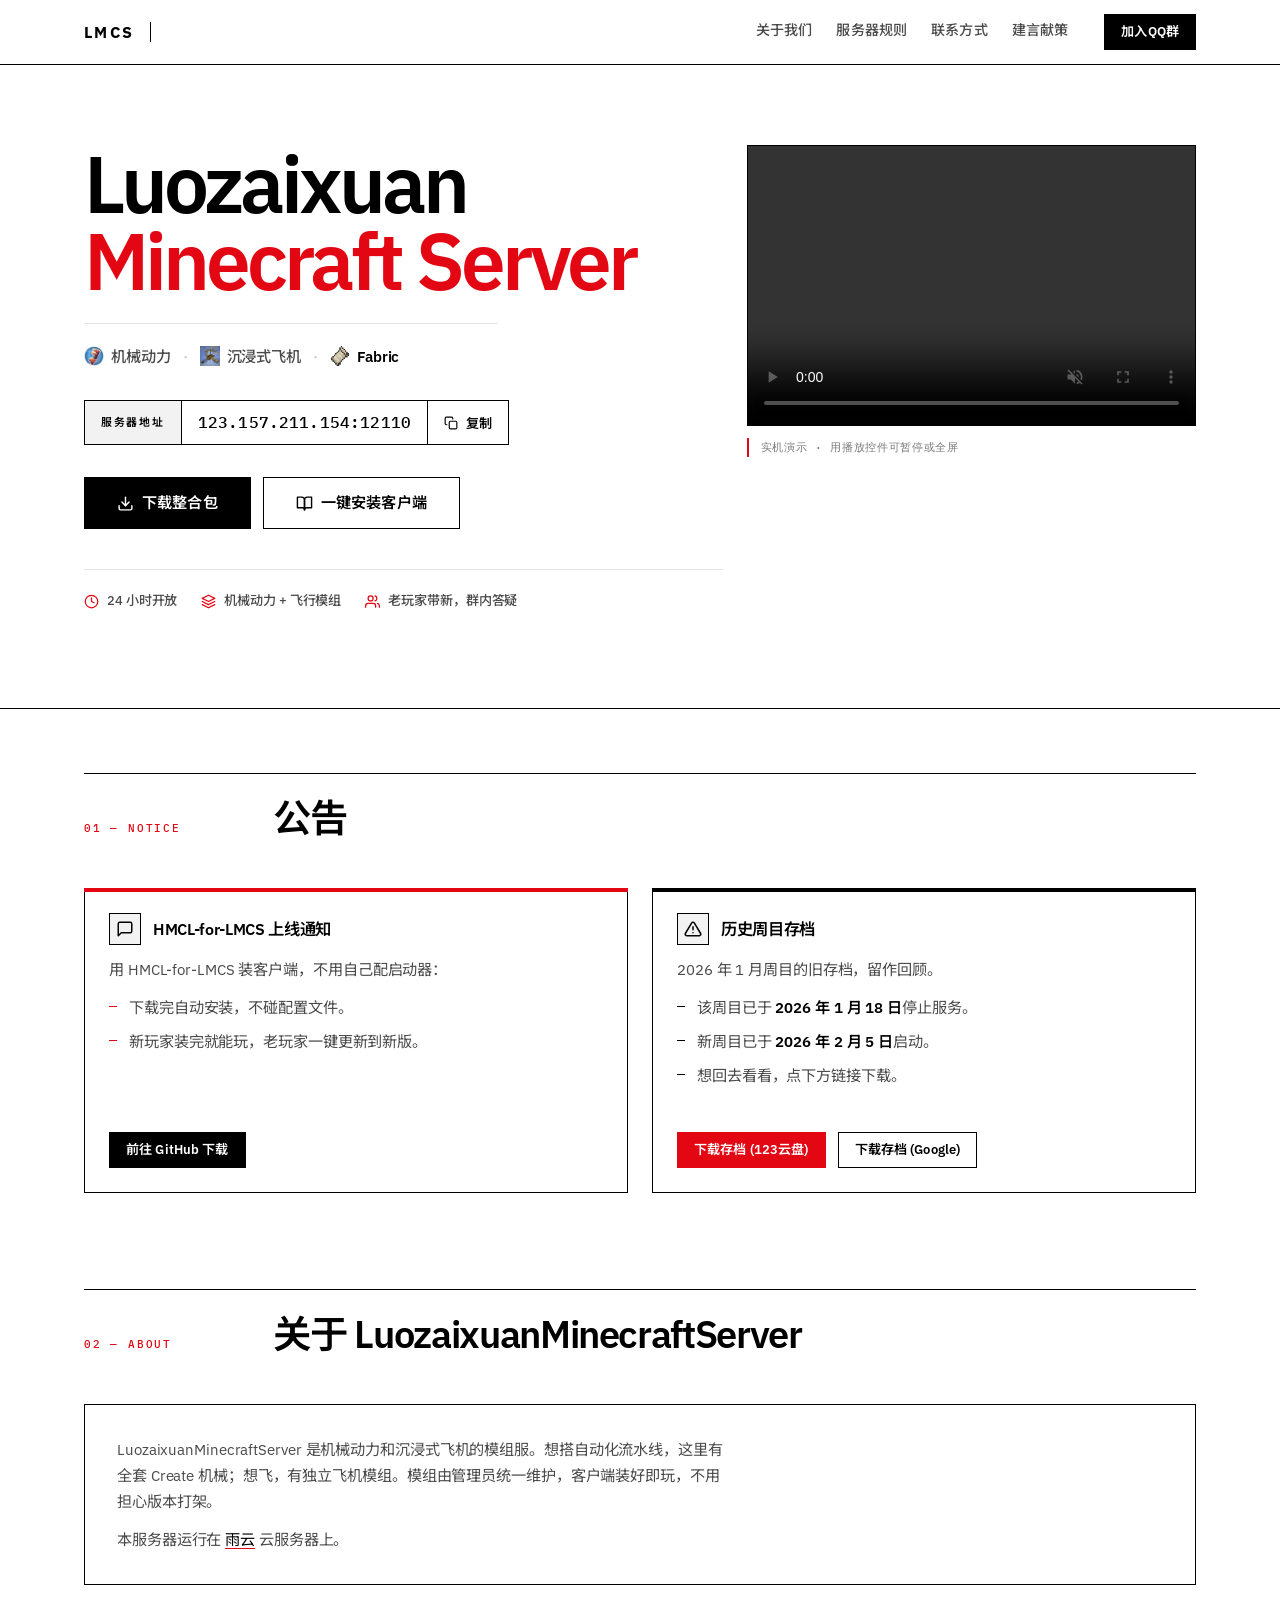
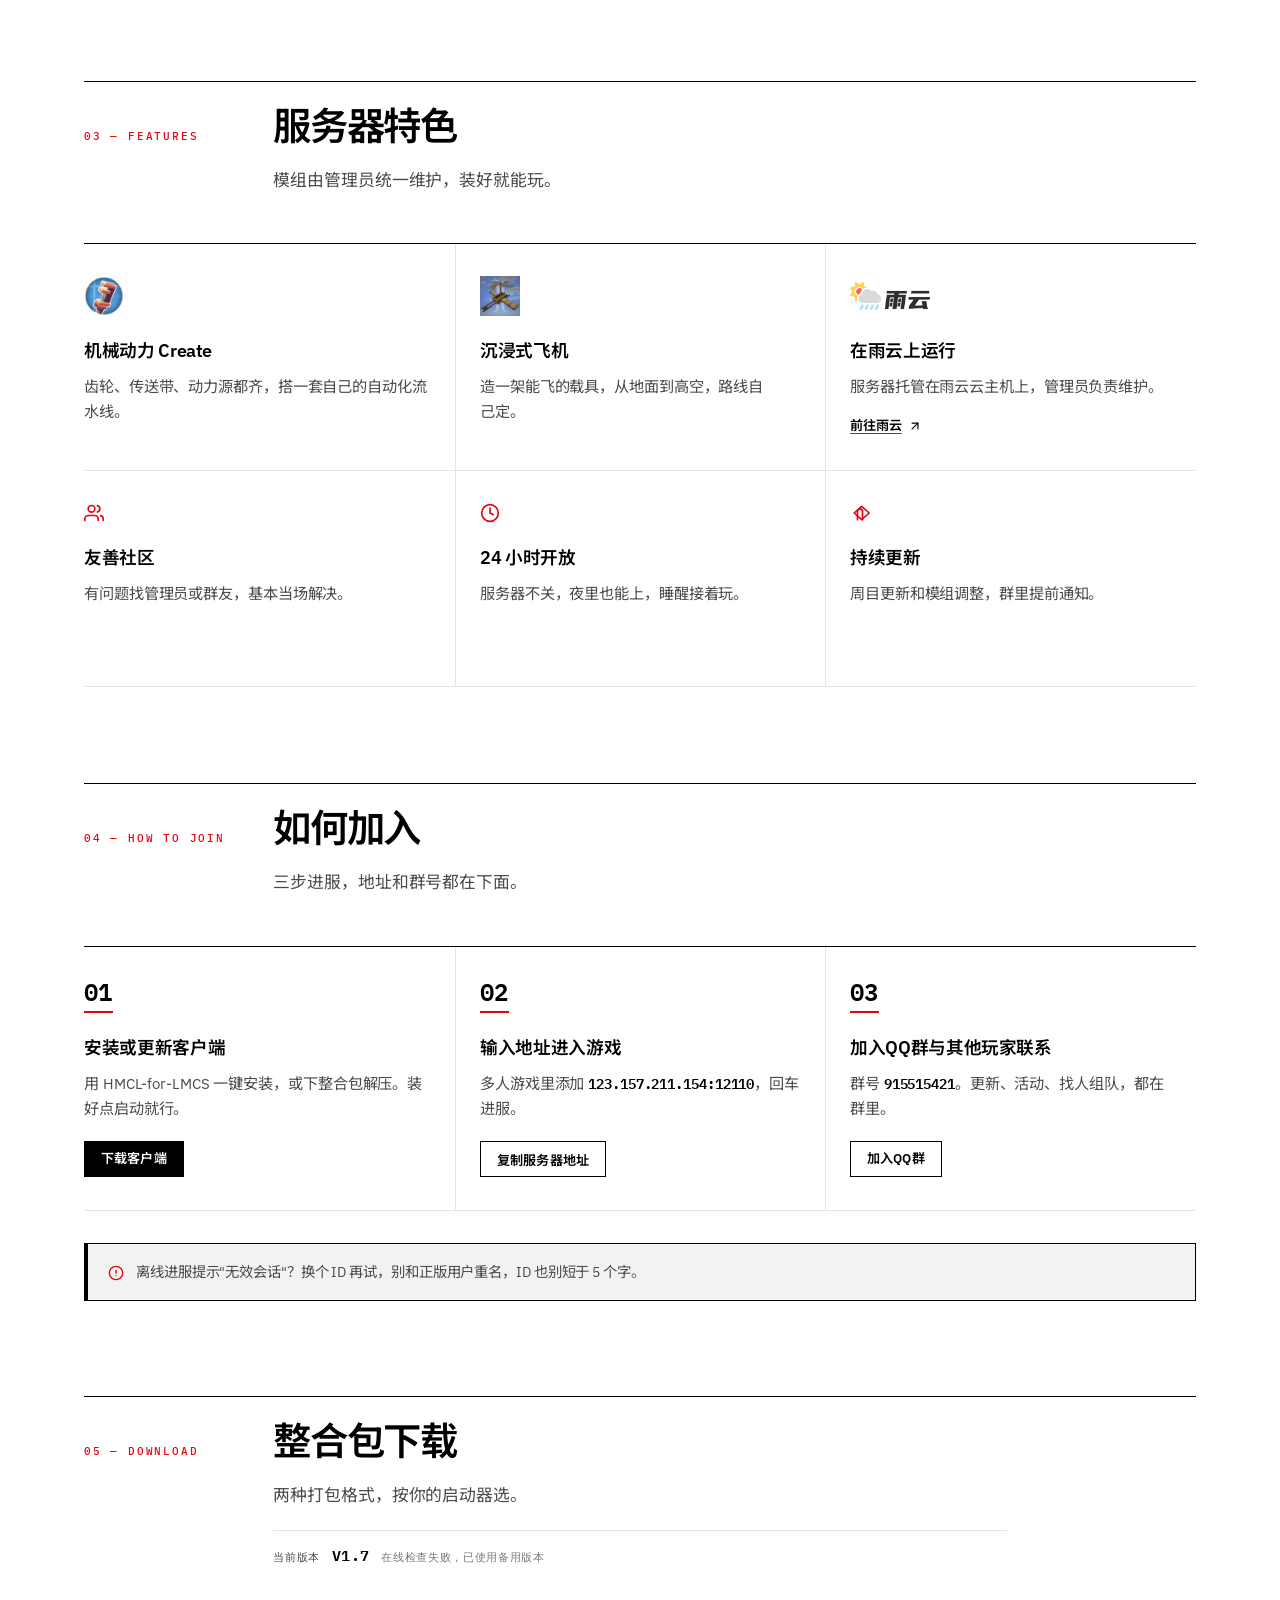
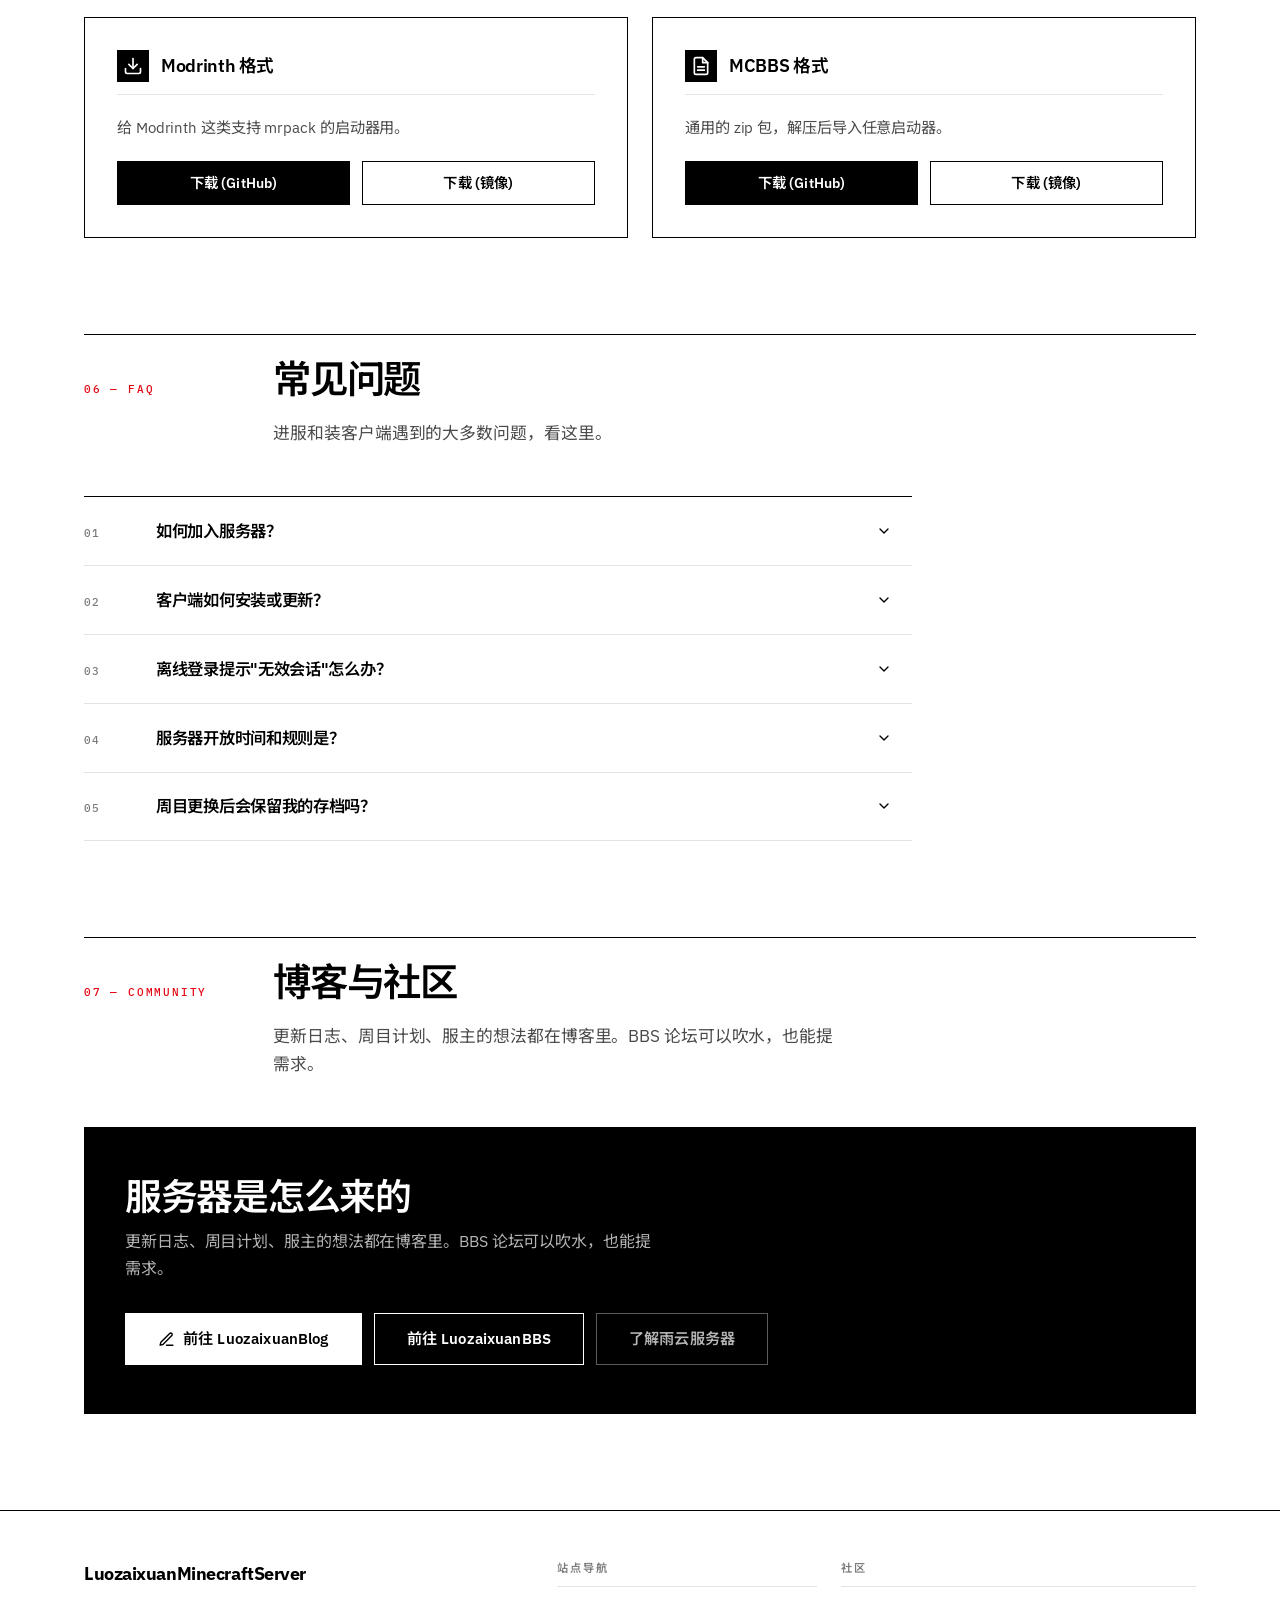
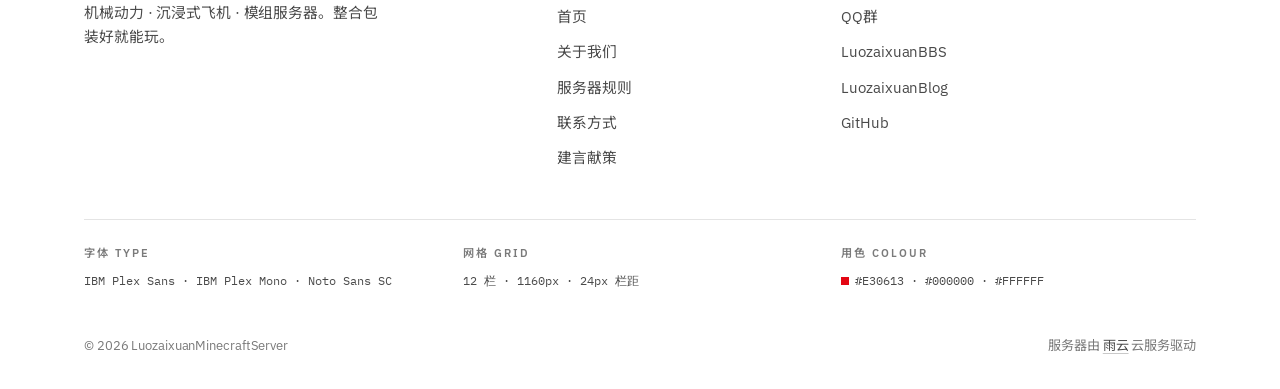
==== commit ce676e54: "完善瑞士风格：统一 12 栏网格、收敛为单色加一个红、修正结构缺陷 版式 - 全站共用一套 12 栏网格（1160px / 24px 栏距，栏距即页边距），hero、章节头、   页脚与卡片网格落在同" ====
--- a/index.html
+++ b/index.html
@@ -7,11 +7,11 @@
 <meta name="baidu-site-verification" content="codeva-PqMTRWckmT" />
 <meta name="robots" content="index, follow">
 <meta name="description" content="LuozaixuanMinecraftServer - 机械动力和沉浸式飞机模组服，服务器地址 123.157.211.154:12110，24 小时开放">
-<meta name="theme-color" content="#030711">
+<meta name="theme-color" content="#FFFFFF">
 <title>LuozaixuanMinecraftServer - 模组服务器</title>
 <link rel="preconnect" href="https://fonts.googleapis.com">
 <link rel="preconnect" href="https://fonts.gstatic.com" crossorigin>
-<link href="https://fonts.googleapis.com/css2?family=Inter:wght@400;500;600;700&family=Noto+Sans+SC:wght@400;500;700&display=swap" rel="stylesheet">
+<link href="https://fonts.googleapis.com/css2?family=IBM+Plex+Mono:wght@400;500;600&family=IBM+Plex+Sans:wght@400;500;600;700&family=Noto+Sans+SC:wght@400;500;700&display=swap" rel="stylesheet">
 <link rel="stylesheet" href="css/styles.css">
 <link rel="stylesheet" href="css/home.css">
 </head>
@@ -105,7 +105,7 @@
     <!-- 公告 -->
     <section class="section" aria-label="服务器公告">
       <div class="section-head" data-reveal>
-        <p class="section-kicker">Notice</p>
+        <p class="section-kicker">01 — Notice</p>
         <h2 class="section-title">公告</h2>
       </div>
       <div class="info-grid">
@@ -152,7 +152,7 @@
     <!-- 关于服务器 -->
     <section class="section" aria-label="关于服务器">
       <div class="section-head" data-reveal>
-        <p class="section-kicker">About</p>
+        <p class="section-kicker">02 — About</p>
         <h2 class="section-title">关于 LuozaixuanMinecraftServer</h2>
       </div>
       <div class="card" data-reveal>
@@ -166,7 +166,7 @@
     <!-- 特色 -->
     <section class="section" aria-label="服务器特色">
       <div class="section-head" data-reveal>
-        <p class="section-kicker">Features</p>
+        <p class="section-kicker">03 — Features</p>
         <h2 class="section-title">服务器特色</h2>
         <p class="section-desc">模组由管理员统一维护，装好就能玩。</p>
       </div>
@@ -230,26 +230,26 @@
     <!-- 如何加入 -->
     <section class="section" id="join" aria-label="如何加入服务器">
       <div class="section-head" data-reveal>
-        <p class="section-kicker">How to Join</p>
+        <p class="section-kicker">04 — How to Join</p>
         <h2 class="section-title">如何加入</h2>
         <p class="section-desc">三步进服，地址和群号都在下面。</p>
       </div>
 
       <div class="steps">
         <div class="step" data-reveal>
-          <span class="step-num" aria-hidden="true">1</span>
+          <span class="step-num" aria-hidden="true">01</span>
           <h3>安装或更新客户端</h3>
           <p>用 HMCL-for-LMCS 一键安装，或下整合包解压。装好点启动就行。</p>
           <a href="#download" class="btn btn-primary btn-sm step-action">下载客户端</a>
         </div>
         <div class="step" data-reveal>
-          <span class="step-num" aria-hidden="true">2</span>
+          <span class="step-num" aria-hidden="true">02</span>
           <h3>输入地址进入游戏</h3>
           <p>多人游戏里添加 <strong data-server-address>123.157.211.154:12110</strong>，回车进服。</p>
           <button type="button" class="btn btn-secondary btn-sm step-action" data-copy-server-address>复制服务器地址</button>
         </div>
         <div class="step" data-reveal>
-          <span class="step-num" aria-hidden="true">3</span>
+          <span class="step-num" aria-hidden="true">03</span>
           <h3>加入QQ群与其他玩家联系</h3>
           <p>群号 <strong data-qq-group>915515421</strong>。更新、活动、找人组队，都在群里。</p>
           <a href="https://qm.qq.com/q/NzYmsReNaO" class="btn btn-secondary btn-sm step-action" target="_blank" rel="noopener">加入QQ群</a>
@@ -265,7 +265,7 @@
     <!-- 整合包下载 -->
     <section class="section" id="download" aria-label="整合包下载">
       <div class="section-head" data-reveal>
-        <p class="section-kicker">Download</p>
+        <p class="section-kicker">05 — Download</p>
         <h2 class="section-title">整合包下载</h2>
         <p class="section-desc">两种打包格式，按你的启动器选。</p>
         <p class="download-version" aria-live="polite">当前版本 <strong id="releaseVersion">v1.7</strong><span id="releaseStatus">正在检查最新版本…</span></p>
@@ -305,7 +305,7 @@
     <!-- 常见问题 -->
     <section class="section" aria-label="常见问题">
       <div class="section-head" data-reveal>
-        <p class="section-kicker">FAQ</p>
+        <p class="section-kicker">06 — FAQ</p>
         <h2 class="section-title">常见问题</h2>
         <p class="section-desc">进服和装客户端遇到的大多数问题，看这里。</p>
       </div>
@@ -313,7 +313,8 @@
       <div class="faq">
         <details class="faq-item" data-reveal>
           <summary>
-            如何加入服务器？
+            <span class="faq-index" aria-hidden="true">01</span>
+            <span class="faq-question">如何加入服务器？</span>
             <svg class="chevron" width="16" height="16" viewBox="0 0 24 24" fill="none" stroke="currentColor" stroke-width="2" stroke-linecap="round" stroke-linejoin="round" aria-hidden="true"><polyline points="6 9 12 15 18 9"/></svg>
           </summary>
           <div class="faq-answer">
@@ -323,7 +324,8 @@
 
         <details class="faq-item" data-reveal>
           <summary>
-            客户端如何安装或更新？
+            <span class="faq-index" aria-hidden="true">02</span>
+            <span class="faq-question">客户端如何安装或更新？</span>
             <svg class="chevron" width="16" height="16" viewBox="0 0 24 24" fill="none" stroke="currentColor" stroke-width="2" stroke-linecap="round" stroke-linejoin="round" aria-hidden="true"><polyline points="6 9 12 15 18 9"/></svg>
           </summary>
           <div class="faq-answer">
@@ -333,7 +335,8 @@
 
         <details class="faq-item" data-reveal>
           <summary>
-            离线登录提示"无效会话"怎么办？
+            <span class="faq-index" aria-hidden="true">03</span>
+            <span class="faq-question">离线登录提示"无效会话"怎么办？</span>
             <svg class="chevron" width="16" height="16" viewBox="0 0 24 24" fill="none" stroke="currentColor" stroke-width="2" stroke-linecap="round" stroke-linejoin="round" aria-hidden="true"><polyline points="6 9 12 15 18 9"/></svg>
           </summary>
           <div class="faq-answer">
@@ -343,7 +346,8 @@
 
         <details class="faq-item" data-reveal>
           <summary>
-            服务器开放时间和规则是？
+            <span class="faq-index" aria-hidden="true">04</span>
+            <span class="faq-question">服务器开放时间和规则是？</span>
             <svg class="chevron" width="16" height="16" viewBox="0 0 24 24" fill="none" stroke="currentColor" stroke-width="2" stroke-linecap="round" stroke-linejoin="round" aria-hidden="true"><polyline points="6 9 12 15 18 9"/></svg>
           </summary>
           <div class="faq-answer">
@@ -353,7 +357,8 @@
 
         <details class="faq-item" data-reveal>
           <summary>
-            周目更换后会保留我的存档吗？
+            <span class="faq-index" aria-hidden="true">05</span>
+            <span class="faq-question">周目更换后会保留我的存档吗？</span>
             <svg class="chevron" width="16" height="16" viewBox="0 0 24 24" fill="none" stroke="currentColor" stroke-width="2" stroke-linecap="round" stroke-linejoin="round" aria-hidden="true"><polyline points="6 9 12 15 18 9"/></svg>
           </summary>
           <div class="faq-answer">
@@ -365,6 +370,11 @@
 
     <!-- 社区 -->
     <section class="section" aria-label="博客与社区">
+      <div class="section-head" data-reveal>
+        <p class="section-kicker">07 — Community</p>
+        <h2 class="section-title">博客与社区</h2>
+        <p class="section-desc">更新日志、周目计划、服主的想法都在博客里。BBS 论坛可以吹水，也能提需求。</p>
+      </div>
       <div class="cta-banner" data-reveal>
         <h2>服务器是怎么来的</h2>
         <p>更新日志、周目计划、服主的想法都在博客里。BBS 论坛可以吹水，也能提需求。</p>
@@ -410,6 +420,20 @@
         </ul>
       </nav>
     </div>
+    <dl class="colophon">
+      <div class="colophon-item">
+        <dt>字体 Type</dt>
+        <dd>IBM Plex Sans · IBM Plex Mono · Noto Sans SC</dd>
+      </div>
+      <div class="colophon-item">
+        <dt>网格 Grid</dt>
+        <dd>12 栏 · 1160px · 24px 栏距</dd>
+      </div>
+      <div class="colophon-item">
+        <dt>用色 Colour</dt>
+        <dd><span class="swatch" aria-hidden="true"></span>#E30613 · #000000 · #FFFFFF</dd>
+      </div>
+    </dl>
     <div class="footer-credit">
       <span>© <span id="year">2026</span> LuozaixuanMinecraftServer</span>
       <span>服务器由 <a href="https://www.rainyun.com/luozx_" target="_blank" rel="noopener">雨云</a> 云服务驱动</span>
--- a/css/styles.css
+++ b/css/styles.css
@@ -1,129 +1,233 @@
 /* ============================================================
-   LuozaixuanMinecraftServer — Modern Dark Theme
-   Style reference: gopeed.com (clean, minimal SaaS landing)
-   Palette: black-dominant + emerald accent
-   ============================================================ */
-
-/* ---------- Design Tokens ---------- */
+   LuozaixuanMinecraftServer — Swiss / International Typographic Style
+   ------------------------------------------------------------
+   Principles applied:
+   · One twelve-column grid governs every band on every page; all
+     verticals line up because they are the same tracks
+   · Grid as the visible structure — hairline rules, lateral thinking
+   · White ground, black text, one red accent. No third hue is ever
+     introduced by the system itself — the mod and host logos are the
+     single deliberate exception and keep their own colour.
+   · Zero corner radius, zero drop shadows — geometry over decoration
+   · Type does the work: Helvetica-class grotesque, tight tracking,
+     uppercase micro-labels that hang in the margin, flush-left
+     rag-right everywhere
+   · Data is set in mono with tabular figures so columns of numbers line up
+   · Asymmetry and generous negative space instead of centring
+   · The page ends with a colophon: it states the system it was set in
+   ============================================================ */
+
+/* ============================================================
+   1. DESIGN TOKENS
+   ============================================================ */
 :root {
-  /* Surfaces (black-dominant) */
-  --bg: #0A0A0B;
-  --bg-soft: #0E0E10;
-  --surface: #131316;
-  --surface-2: #1A1A1E;
-  --surface-3: #212126;
-
-  /* Text */
-  --fg: #F4F4F5;
-  --fg-muted: #A1A1AA;
-  --fg-dim: #71717A;
-
-  /* Borders */
-  --border: #26262C;
-  --border-strong: #383844;
-
-  /* Accent — emerald */
-  --primary: #10B981;
-  --primary-strong: #0E9F6E;
-  --primary-soft: rgba(16, 185, 129, 0.12);
-  --primary-faint: rgba(16, 185, 129, 0.06);
-  --on-primary: #04211A;
-
-  /* Semantic */
-  --danger: #F05252;
-  --danger-bg: rgba(240, 82, 82, 0.10);
-  --danger-border: rgba(240, 82, 82, 0.45);
-  --warning: #F5B301;
-  --warning-bg: rgba(245, 179, 1, 0.09);
-  --warning-border: rgba(245, 179, 1, 0.4);
-  --success: #31C48D;
-
-  /* Typography */
-  --font-sans: 'Inter', 'Noto Sans SC', -apple-system, BlinkMacSystemFont,
-    "Segoe UI", "PingFang SC", "Hiragino Sans GB", "Microsoft YaHei", sans-serif;
-  --font-mono: "SFMono-Regular", Consolas, "Liberation Mono", Menlo, monospace;
-
-  /* Spacing */
-  --space-1: 4px;
-  --space-2: 8px;
-  --space-3: 12px;
-  --space-4: 16px;
-  --space-5: 20px;
-  --space-6: 24px;
-  --space-8: 32px;
-  --space-10: 40px;
-  --space-12: 48px;
-  --space-16: 64px;
-
-  /* Radii */
-  --radius-sm: 6px;
-  --radius-md: 10px;
-  --radius-lg: 14px;
-  --radius-xl: 20px;
-  --radius-pill: 9999px;
-
-  /* Shadows */
-  --shadow-sm: 0 1px 2px rgba(0, 0, 0, 0.4);
-  --shadow-md: 0 4px 12px rgba(0, 0, 0, 0.35);
-  --shadow-lg: 0 12px 32px rgba(0, 0, 0, 0.45);
-  --shadow-inset: inset 0 1px 0 rgba(255, 255, 255, 0.04);
-
-  /* Motion */
-  --t-fast: 150ms ease;
-  --t-base: 250ms ease;
-
-  /* Z-index */
+  /* --- Surface: paper white ground --- */
+  --bg: #FFFFFF;
+  --bg-soft: #F2F2F2;
+  --surface: #FFFFFF;
+  --surface-2: #F7F7F7;
+  --surface-3: #EDEDED;
+  --ink-plate: #000000;
+
+  /* --- Ink --- */
+  --fg: #000000;
+  --fg-muted: #4A4A4A;
+  --fg-dim: #7A7A7A;
+  --fg-invert: #FFFFFF;
+  --fg-invert-muted: #B4B4B4;
+
+  /* --- Rules (hairlines carry the grid) --- */
+  --rule: #000000;
+  --rule-mid: #C9C9C9;
+  --rule-soft: #E4E4E4;
+
+  /* --- Accent: Swiss red, used sparingly --- */
+  --primary: #E30613;
+  --primary-strong: #C00511;
+  --on-primary: #FFFFFF;
+
+  /* --- Typography --- */
+  --font-sans: 'IBM Plex Sans', 'Helvetica Neue', Helvetica, Arial,
+    'Noto Sans SC', 'Source Han Sans SC', 'PingFang SC', 'Hiragino Sans GB',
+    'Microsoft YaHei', sans-serif;
+  --font-mono: 'IBM Plex Mono', ui-monospace, 'SFMono-Regular', Consolas,
+    'Liberation Mono', Menlo, monospace;
+
+  /* --- Type scale: five roles, no ad-hoc sizes --- */
+  --fs-micro: 0.7rem;
+  --fs-small: 0.82rem;
+  --fs-body: 0.95rem;
+  --fs-lead: 1.05rem;
+  --fs-h3: 1.1rem;
+  --fs-h2: clamp(1.6rem, 3.2vw, 2.4rem);
+  --fs-h1: clamp(2.6rem, 6.6vw, 5rem);
+  --fs-display: clamp(5rem, 20vw, 11rem);
+
+  /* --- Line heights --- */
+  --lh-tight: 1.08;
+  --lh-body: 1.7;
+
+  /* --- Modular spacing: every step is a multiple of the baseline --- */
+  --baseline: 8px;
+  --space-1: calc(var(--baseline) * 0.5);
+  --space-2: var(--baseline);
+  --space-3: calc(var(--baseline) * 1.5);
+  --space-4: calc(var(--baseline) * 2);
+  --space-5: calc(var(--baseline) * 2.5);
+  --space-6: calc(var(--baseline) * 3);
+  --space-8: calc(var(--baseline) * 4);
+  --space-10: calc(var(--baseline) * 5);
+  --space-12: calc(var(--baseline) * 6);
+  --space-16: calc(var(--baseline) * 8);
+  --space-20: calc(var(--baseline) * 10);
+  --space-24: calc(var(--baseline) * 12);
+
+  /* --- Grid: twelve columns, one gutter, reused by every band --- */
+  --container: 1160px;
+  --grid-columns: 12;
+  --col-gap: 24px;
+  --gutter: var(--col-gap);
+  --header-h: 64px;
+  --measure: 68ch;
+  --section-gap: var(--space-24);
+
+  /* --- Geometry: the style is orthogonal, so there is nothing to round --- */
+  --radius: 0;
+
+  /* --- Motion --- */
+  --t-fast: 120ms ease;
+  --t-base: 200ms ease;
+  --t-slow: 520ms cubic-bezier(0.16, 1, 0.3, 1);
+
+  /* --- Z-index --- */
   --z-nav: 50;
   --z-toast: 1000;
 }
 
-/* ---------- Reset ---------- */
+/* ============================================================
+   2. RESET / BASE
+   ============================================================ */
 *,
 *::before,
 *::after {
   box-sizing: border-box;
   margin: 0;
   padding: 0;
+  /* One radius for the whole system, and it is zero */
+  border-radius: var(--radius);
 }
 
 html {
   scroll-behavior: smooth;
-  scroll-padding-top: 76px;
+  scroll-padding-top: calc(var(--header-h) + var(--space-4));
+  -webkit-text-size-adjust: 100%;
 }
 
 body {
   font-family: var(--font-sans);
   font-size: 16px;
-  line-height: 1.7;
+  font-weight: 400;
+  line-height: var(--lh-body);
+  letter-spacing: -0.006em;
   color: var(--fg);
   background-color: var(--bg);
-  background-image: radial-gradient(80% 40% at 50% -5%, rgba(16, 185, 129, 0.06) 0%, transparent 60%);
-  background-repeat: no-repeat;
+  background-image: none;
   -webkit-font-smoothing: antialiased;
   -moz-osx-font-smoothing: grayscale;
+  font-kerning: normal;
+  text-rendering: optimizeLegibility;
   min-height: 100vh;
   display: flex;
   flex-direction: column;
   overflow-x: hidden;
 }
 
-/* ---------- Layout ---------- */
+/* Latin data inside Chinese copy keeps a fixed advance width */
+code,
+kbd,
+samp,
+[data-server-address],
+.step-num,
+.colophon dd,
+.spec-value {
+  font-variant-numeric: tabular-nums;
+  font-feature-settings: 'tnum' 1, 'kern' 1;
+}
+
+/* Body copy never leaves a single orphan behind */
+p,
+li {
+  text-wrap: pretty;
+}
+
+/* Structural elements snap to the 8px baseline grid */
+main,
+footer,
+nav {
+  font-size: 1rem;
+}
+
+img,
+svg,
+video {
+  max-width: 100%;
+}
+
+::selection {
+  background: var(--primary);
+  color: var(--on-primary);
+}
+
+:focus-visible {
+  outline: 2px solid var(--primary);
+  outline-offset: 2px;
+}
+
+/* ============================================================
+   3. LAYOUT PRIMITIVES
+   ============================================================ */
 .container {
   width: 100%;
-  max-width: 1080px;
+  max-width: var(--container);
   margin: 0 auto;
-  padding: 0 var(--space-5);
-}
-
-.container-slim {
-  max-width: 820px;
+  padding: 0 var(--gutter);
+}
+
+/* The twelve-column grid is the page. Every band below is a child of it,
+   and every band re-opens the same tracks inside itself. */
+main > .container,
+.section,
+.hero-inner,
+.page-head,
+.section-head,
+.footer-grid,
+.colophon {
+  display: grid;
+  grid-template-columns: repeat(var(--grid-columns), minmax(0, 1fr));
+  column-gap: var(--col-gap);
+}
+
+/* One column of content per row until a rule says otherwise */
+main > .container > *,
+.section > * {
+  grid-column: 1 / -1;
+  min-width: 0;
 }
 
 main {
   flex: 1 0 auto;
   display: flex;
   flex-direction: column;
-  padding: var(--space-12) 0 var(--space-16);
+  padding: var(--space-16) 0 var(--space-24);
+}
+
+/* Stacked blocks sit close; a new section opens a wide field of white */
+main > .container > * + * {
+  margin-top: var(--space-10);
+}
+
+main > .container > * + .section {
+  margin-top: var(--section-gap);
 }
 
 /* ---------- Skip Link ---------- */
@@ -132,12 +236,12 @@
   top: -100px;
   left: var(--space-4);
   z-index: 2000;
-  background: var(--primary);
-  color: var(--on-primary);
+  background: var(--fg);
+  color: var(--fg-invert);
   padding: var(--space-2) var(--space-4);
-  border-radius: 0 0 var(--radius-md) var(--radius-md);
-  font-weight: 600;
-  font-size: 0.9rem;
+  font-size: 0.82rem;
+  font-weight: 600;
+  letter-spacing: 0.04em;
   text-decoration: none;
   transition: top var(--t-fast);
 }
@@ -146,15 +250,15 @@
   top: 0;
 }
 
-/* ---------- Navigation ---------- */
+/* ============================================================
+   4. NAVIGATION — a masthead rule, not a floating bar
+   ============================================================ */
 .site-nav {
   position: sticky;
   top: 0;
   z-index: var(--z-nav);
-  background: rgba(10, 10, 11, 0.85);
-  backdrop-filter: blur(12px);
-  -webkit-backdrop-filter: blur(12px);
-  border-bottom: 1px solid var(--border);
+  background: var(--bg);
+  border-bottom: 1px solid var(--rule);
 }
 
 .nav-inner {
@@ -162,200 +266,171 @@
   align-items: center;
   justify-content: space-between;
   gap: var(--space-4);
-  max-width: 1080px;
+  max-width: var(--container);
   margin: 0 auto;
-  padding: 0 var(--space-5);
-  height: 64px;
+  padding: 0 var(--gutter);
+  height: var(--header-h);
 }
 
 .nav-brand {
   display: inline-flex;
   align-items: center;
-  gap: var(--space-3);
+  gap: var(--space-2);
   color: var(--fg);
   text-decoration: none;
-  font-size: 1.05rem;
+  font-size: 1.02rem;
   font-weight: 700;
-  letter-spacing: 0.02em;
+  letter-spacing: 0.14em;
+  text-transform: uppercase;
   white-space: nowrap;
+  padding-right: var(--space-4);
+  border-right: 1px solid var(--rule);
+  line-height: 1.2;
+}
+
+.nav-brand:hover {
+  color: var(--primary);
 }
 
 .nav-links {
   display: flex;
   align-items: center;
-  gap: var(--space-1);
+  gap: var(--space-6);
 }
 
 .nav-links a:not(.btn) {
   display: inline-flex;
   align-items: center;
-  padding: var(--space-2) var(--space-3);
+  position: relative;
+  padding: var(--space-1) 0;
   color: var(--fg-muted);
   text-decoration: none;
-  font-size: 0.92rem;
+  font-size: 0.88rem;
   font-weight: 500;
-  border-radius: var(--radius-md);
-  transition: color var(--t-fast), background var(--t-fast);
+  letter-spacing: 0.01em;
+  border-bottom: 2px solid transparent;
+  transition: color var(--t-fast), border-color var(--t-fast);
 }
 
 .nav-links a:not(.btn):hover {
   color: var(--fg);
-  background: var(--surface);
+  border-bottom-color: var(--rule);
 }
 
 .nav-links a[aria-current="page"] {
   color: var(--fg);
+  font-weight: 600;
+  border-bottom-color: var(--primary);
 }
 
 .nav-links .nav-cta {
-  margin-left: var(--space-2);
+  margin-left: var(--space-3);
 }
 
 .nav-toggle {
   display: none;
   align-items: center;
   justify-content: center;
-  width: 42px;
-  height: 42px;
-  border: 1px solid var(--border);
-  border-radius: var(--radius-md);
-  background: var(--surface);
+  width: 38px;
+  height: 34px;
+  border: 1px solid var(--rule);
+  border-radius: 0;
+  background: var(--bg);
   color: var(--fg);
   cursor: pointer;
-  transition: border-color var(--t-fast), background var(--t-fast);
+  transition: background var(--t-fast), color var(--t-fast);
 }
 
 .nav-toggle:hover {
-  border-color: var(--border-strong);
-}
-
-@media (max-width: 800px) {
-  .nav-toggle {
-    display: inline-flex;
-  }
-
-  .nav-links {
-    position: absolute;
-    top: 64px;
-    left: 0;
-    right: 0;
-    flex-direction: column;
-    align-items: stretch;
-    gap: var(--space-1);
-    padding: var(--space-4);
-    background: rgba(10, 10, 11, 0.97);
-    backdrop-filter: blur(12px);
-    -webkit-backdrop-filter: blur(12px);
-    border-bottom: 1px solid var(--border);
-    box-shadow: var(--shadow-lg);
-    display: none;
-  }
-
-  .nav-links.is-open {
-    display: flex;
-  }
-
-  .nav-links a:not(.btn) {
-    padding: var(--space-3) var(--space-4);
-    justify-content: flex-start;
-  }
-
-  .nav-links .nav-cta {
-    margin-left: 0;
-    margin-top: var(--space-2);
-    justify-content: center;
-  }
-}
-
-/* ---------- Buttons ---------- */
+  background: var(--fg);
+  color: var(--fg-invert);
+}
+
+/* ============================================================
+   5. BUTTONS — flat, rectilinear, hard-edged
+   ============================================================ */
 .btn {
   display: inline-flex;
   align-items: center;
   justify-content: center;
   gap: var(--space-2);
-  min-height: 42px;
-  padding: var(--space-2) var(--space-5);
-  border: 1px solid transparent;
-  border-radius: var(--radius-md);
+  min-height: 44px;
+  padding: var(--space-2) var(--space-6);
+  border: 1px solid var(--rule);
+  border-radius: 0;
   font-family: var(--font-sans);
-  font-size: 0.92rem;
-  font-weight: 600;
+  font-size: 0.9rem;
+  font-weight: 600;
+  letter-spacing: 0.01em;
   text-decoration: none;
   cursor: pointer;
   white-space: nowrap;
-  transition: transform var(--t-fast), background var(--t-fast),
-    border-color var(--t-fast), color var(--t-fast), box-shadow var(--t-fast);
-}
-
-.btn:focus-visible {
-  outline: 2px solid var(--primary);
-  outline-offset: 2px;
-}
-
-.btn:active {
-  transform: translateY(1px);
+  transition: background var(--t-fast), color var(--t-fast),
+    border-color var(--t-fast);
 }
 
 .btn svg {
   flex-shrink: 0;
 }
 
+/* Primary — solid ink */
 .btn-primary {
+  background: var(--fg);
+  border-color: var(--fg);
+  color: var(--fg-invert);
+}
+
+.btn-primary:hover {
   background: var(--primary);
-  color: var(--on-primary);
-  box-shadow: var(--shadow-sm);
-}
-
-.btn-primary:hover {
-  background: var(--primary-strong);
-  transform: translateY(-1px);
-  box-shadow: var(--shadow-md);
-}
-
+  border-color: var(--primary);
+  color: var(--fg-invert);
+}
+
+/* Secondary — paper with ink rule */
 .btn-secondary {
-  background: transparent;
-  color: var(--fg);
-  border-color: var(--border-strong);
+  background: var(--bg);
+  color: var(--fg);
+  border-color: var(--rule);
 }
 
 .btn-secondary:hover {
-  border-color: var(--primary);
-  color: var(--primary);
-  transform: translateY(-1px);
-}
-
+  background: var(--fg);
+  color: var(--fg-invert);
+}
+
+/* Ghost / tertiary — hairline */
 .btn-ghost {
   background: transparent;
   color: var(--fg-muted);
-  border-color: var(--border);
+  border-color: var(--rule-mid);
 }
 
 .btn-ghost:hover {
   color: var(--fg);
-  border-color: var(--border-strong);
+  border-color: var(--rule);
 }
 
 .btn-danger {
-  background: var(--danger);
-  color: #fff;
-  box-shadow: var(--shadow-sm);
+  background: var(--primary);
+  border-color: var(--primary);
+  color: var(--on-primary);
 }
 
 .btn-danger:hover {
-  filter: brightness(1.05);
-  transform: translateY(-1px);
+  background: var(--primary-strong);
+  border-color: var(--primary-strong);
 }
 
 .btn-sm {
   min-height: 36px;
   padding: var(--space-1) var(--space-4);
-  font-size: 0.85rem;
+  font-size: 0.82rem;
 }
 
 .btn-lg {
-  min-height: 50px;
+  min-height: 52px;
   padding: var(--space-3) var(--space-8);
-  font-size: 1rem;
+  font-size: 0.95rem;
 }
 
 .btn-block {
@@ -372,178 +447,222 @@
   flex: 1 1 200px;
 }
 
-/* ---------- Section Headings ---------- */
+/* ============================================================
+   6. TYPOGRAPHIC DEVICES — kickers, rules, section heads
+   ============================================================ */
 .section {
   position: relative;
 }
 
+/* ---------- Section head: index hangs left, title and lead share a line ---------- */
 .section-head {
-  margin-bottom: var(--space-8);
-}
-
-.section-kicker {
-  font-size: 0.78rem;
-  font-weight: 700;
-  letter-spacing: 0.18em;
+  align-items: baseline;
+  padding-top: var(--space-6);
+  margin-bottom: var(--space-12);
+  border-top: 1px solid var(--rule);
+}
+
+.section-kicker,
+.page-head-kicker {
+  grid-column: 1 / span 2;
+  grid-row: 1;
+  color: var(--primary);
+  font-family: var(--font-mono);
+  font-size: var(--fs-micro);
+  font-weight: 500;
+  letter-spacing: 0.16em;
   text-transform: uppercase;
-  color: var(--primary);
-  margin-bottom: var(--space-2);
+  font-feature-settings: 'tnum' 1;
 }
 
 .section-title {
-  font-size: clamp(1.5rem, 3.2vw, 2rem);
-  font-weight: 700;
-  line-height: 1.25;
-  letter-spacing: -0.01em;
-  color: var(--fg);
-}
-
+  grid-column: 3 / span 10;
+  grid-row: 1;
+  font-size: var(--fs-h2);
+  font-weight: 600;
+  line-height: var(--lh-tight);
+  letter-spacing: -0.035em;
+  color: var(--fg);
+  text-wrap: balance;
+}
+
+/* The lead paragraph drops under the title, on the title's own column */
 .section-desc {
-  margin-top: var(--space-3);
-  max-width: 620px;
-  color: var(--fg-muted);
-  font-size: 0.98rem;
-}
-
-.section-centered {
-  text-align: center;
-}
-
-.section-centered .section-desc {
-  margin-left: auto;
-  margin-right: auto;
-}
-
-/* ---------- Page Head (subpages) ---------- */
+  grid-column: 3 / span 8;
+  grid-row: 2;
+  margin-top: var(--space-5);
+  max-width: 58ch;
+  color: var(--fg-muted);
+  font-size: var(--fs-lead);
+  line-height: 1.65;
+}
+
+/* ---------- Subpage head — the same masthead, with the rule as its floor ---------- */
 .page-head {
-  text-align: center;
-  padding: var(--space-8) 0 var(--space-10);
-}
-
-.page-head-kicker {
-  font-size: 0.78rem;
-  font-weight: 700;
-  letter-spacing: 0.18em;
-  text-transform: uppercase;
-  color: var(--primary);
-  margin-bottom: var(--space-3);
+  align-items: baseline;
+  padding-bottom: var(--space-10);
+  border-bottom: 1px solid var(--rule);
 }
 
 .page-head-title {
-  font-size: clamp(1.8rem, 4.5vw, 2.6rem);
-  font-weight: 700;
-  letter-spacing: -0.02em;
-  line-height: 1.15;
-  color: var(--fg);
+  grid-column: 3 / span 10;
+  grid-row: 1;
+  font-size: clamp(2rem, 5.4vw, 3.4rem);
+  font-weight: 600;
+  letter-spacing: -0.045em;
+  line-height: var(--lh-tight);
+  color: var(--fg);
+  text-wrap: balance;
 }
 
 .page-head-subtitle {
-  margin-top: var(--space-3);
-  color: var(--fg-muted);
-  font-size: 1rem;
-}
-
-/* ---------- Hero ---------- */
+  grid-column: 3 / span 7;
+  grid-row: 2;
+  margin-top: var(--space-5);
+  max-width: 46ch;
+  color: var(--fg-muted);
+  font-size: var(--fs-lead);
+  line-height: 1.6;
+}
+
+/* ============================================================
+   7. HERO — asymmetric 7/5 split on the shared grid
+   ============================================================ */
 .hero {
   position: relative;
-  padding: var(--space-16) 0 var(--space-12);
+  padding: var(--space-20) 0 var(--space-24);
+  border-bottom: 1px solid var(--rule);
+}
+
+/* Subpage masthead: the rule belongs to the head, not to the band */
+.page-hero {
+  padding: var(--space-16) 0 0;
 }
 
 .hero-inner {
-  display: grid;
-  grid-template-columns: 1.15fr 0.85fr;
-  gap: var(--space-10);
+  align-items: start;
+}
+
+.hero-content {
+  grid-column: 1 / span 7;
+}
+
+.hero-visual {
+  grid-column: 8 / span 5;
+}
+
+.hero-title {
+  font-size: var(--fs-h1);
+  font-weight: 600;
+  line-height: 0.96;
+  letter-spacing: -0.05em;
+  color: var(--fg);
+  text-wrap: balance;
+  overflow-wrap: break-word;
+}
+
+.hero-title .accent {
+  color: var(--primary);
+}
+
+.hero-subtitle {
+  display: flex;
   align-items: center;
-}
-
-.hero-kicker {
+  flex-wrap: wrap;
+  gap: var(--space-3);
+  margin-top: var(--space-6);
+  padding-top: var(--space-5);
+  border-top: 1px solid var(--rule-soft);
+  max-width: 46ch;
+  color: var(--fg-muted);
+  font-size: var(--fs-body);
+  font-weight: 500;
+  line-height: 1.6;
+}
+
+.hero-subtitle strong {
+  color: var(--fg);
+  font-weight: 600;
+}
+
+.hero-mod {
   display: inline-flex;
   align-items: center;
-  gap: var(--space-2);
-  padding: var(--space-1) var(--space-3);
-  border: 1px solid var(--border-strong);
-  border-radius: var(--radius-pill);
-  color: var(--fg-muted);
-  font-size: 0.8rem;
-  font-weight: 500;
-  letter-spacing: 0.06em;
-  margin-bottom: var(--space-6);
-  background: var(--surface);
-}
-
-.hero-kicker .dot {
-  width: 8px;
-  height: 8px;
-  border-radius: 50%;
-  background: var(--primary);
-  box-shadow: 0 0 0 0 rgba(16, 185, 129, 0.5);
-  animation: ping 1.8s cubic-bezier(0, 0, 0.2, 1) infinite;
-}
-
-@keyframes ping {
-  0% { box-shadow: 0 0 0 0 rgba(16, 185, 129, 0.45); }
-  70%, 100% { box-shadow: 0 0 0 8px rgba(16, 185, 129, 0); }
-}
-
-.hero-title {
-  font-size: clamp(2.2rem, 6vw, 3.6rem);
-  font-weight: 800;
-  line-height: 1.12;
-  letter-spacing: -0.02em;
-  color: var(--fg);
-}
-
-.hero-title .accent {
-  color: var(--primary);
-}
-
-.hero-subtitle {
-  margin-top: var(--space-5);
-  font-size: clamp(1rem, 2.4vw, 1.2rem);
-  color: var(--fg-muted);
-  max-width: 620px;
-}
-
-.hero-subtitle strong {
-  color: var(--fg);
-  font-weight: 600;
+  gap: 7px;
+}
+
+.hero-mod img {
+  width: 20px;
+  height: 20px;
+  object-fit: contain;
+  flex-shrink: 0;
+}
+
+.hero-mod--accent {
+  color: var(--fg);
+  font-weight: 600;
+}
+
+.hero-separator {
+  color: var(--rule-mid);
 }
 
 .hero-address {
   margin-top: var(--space-8);
 }
 
+/* Server address reads as a data field, not a pill */
 .address-chip {
   display: inline-flex;
+  align-items: stretch;
+  gap: 0;
+  flex-wrap: wrap;
+  justify-content: flex-start;
+  padding: 0;
+  border: 1px solid var(--rule);
+  border-radius: 0;
+  background: var(--bg);
+}
+
+.address-label {
+  display: inline-flex;
   align-items: center;
-  gap: var(--space-3);
-  flex-wrap: wrap;
-  justify-content: center;
-  padding: var(--space-2) var(--space-2) var(--space-2) var(--space-4);
-  border: 1px solid var(--border-strong);
-  border-radius: var(--radius-lg);
-  background: var(--surface);
-  box-shadow: var(--shadow-md), var(--shadow-inset);
-}
-
-.address-label {
-  font-size: 0.72rem;
-  font-weight: 700;
-  letter-spacing: 0.14em;
+  padding: var(--space-2) var(--space-4);
+  border-right: 1px solid var(--rule);
+  background: var(--bg-soft);
+  color: var(--fg);
+  font-size: 0.68rem;
+  font-weight: 600;
+  letter-spacing: 0.16em;
   text-transform: uppercase;
-  color: var(--fg-dim);
+  white-space: nowrap;
 }
 
 .address-chip code {
+  display: inline-flex;
+  align-items: center;
+  padding: var(--space-2) var(--space-4);
   font-family: var(--font-mono);
   font-size: 1rem;
-  font-weight: 600;
-  color: var(--fg);
-  background: var(--bg-soft);
-  padding: var(--space-2) var(--space-3);
-  border-radius: var(--radius-sm);
-  border: 1px solid var(--border);
-  letter-spacing: 0.02em;
+  font-weight: 500;
+  color: var(--fg);
+  background: transparent;
+  border: 0;
+  border-radius: 0;
+  letter-spacing: 0.01em;
+}
+
+.address-chip .btn {
+  border: 0;
+  border-left: 1px solid var(--rule);
+  border-radius: 0;
+  background: var(--bg);
+  min-height: 100%;
+}
+
+.address-chip .btn:hover {
+  background: var(--fg);
+  color: var(--fg-invert);
 }
 
 .hero-actions {
@@ -557,61 +676,79 @@
 .hero-meta {
   display: flex;
   flex-wrap: wrap;
-  gap: var(--space-3);
+  gap: var(--space-2) var(--space-6);
   justify-content: flex-start;
   margin-top: var(--space-10);
+  padding-top: var(--space-5);
+  border-top: 1px solid var(--rule-soft);
+  list-style: none;
 }
 
 .hero-meta-item {
   display: inline-flex;
   align-items: center;
   gap: var(--space-2);
-  padding: var(--space-1) var(--space-3);
-  border: 1px solid var(--border);
-  border-radius: var(--radius-pill);
-  color: var(--fg-muted);
-  font-size: 0.85rem;
-  background: var(--surface);
+  padding: 0;
+  border: 0;
+  border-radius: 0;
+  color: var(--fg-muted);
+  font-size: var(--fs-small);
+  font-weight: 500;
+  background: transparent;
 }
 
 .hero-meta-item svg {
   color: var(--primary);
 }
 
-/* Hero visual — demo video */
+/* ---------- Hero visual: framed plate ---------- */
 .hero-visual video {
   display: block;
   width: 100%;
-  max-height: 420px;
+  aspect-ratio: 16 / 10;
+  max-height: 440px;
   object-fit: contain;
-  border-radius: var(--radius-lg);
-  border: 1px solid var(--border-strong);
-  background: var(--surface);
-  box-shadow: var(--shadow-lg);
-}
-
-/* ---------- Cards ---------- */
+  border: 1px solid var(--rule);
+  border-radius: 0;
+  background: var(--ink-plate);
+  box-shadow: none;
+}
+
+/* ============================================================
+   8. CARDS — ruled blocks on paper
+   ============================================================ */
 .card {
   position: relative;
   background: var(--surface);
-  border: 1px solid var(--border);
-  border-radius: var(--radius-lg);
-  padding: var(--space-6);
-  box-shadow: var(--shadow-sm), var(--shadow-inset);
-  transition: transform var(--t-base), border-color var(--t-base), box-shadow var(--t-base);
+  border: 1px solid var(--rule);
+  border-radius: 0;
+  padding: var(--space-8);
+  box-shadow: none;
+  transition: border-color var(--t-base);
 }
 
 .card:hover {
-  border-color: var(--border-strong);
-  transform: translateY(-2px);
-  box-shadow: var(--shadow-md);
-}
-
+  border-color: var(--rule);
+}
+
+/* The card header is a titled band closed by a hairline, the same device
+   the footer columns and the spec list use. */
 .card-header {
   display: flex;
   align-items: center;
   gap: var(--space-3);
-  margin-bottom: var(--space-4);
+  padding-bottom: var(--space-3);
+  margin-bottom: var(--space-5);
+  border-bottom: 1px solid var(--rule-soft);
+}
+
+.card-index {
+  margin-left: auto;
+  color: var(--fg-dim);
+  font-family: var(--font-mono);
+  font-size: var(--fs-micro);
+  font-weight: 500;
+  letter-spacing: 0.08em;
 }
 
 .card-header .card-icon {
@@ -619,24 +756,26 @@
   align-items: center;
   justify-content: center;
   flex-shrink: 0;
-  width: 42px;
-  height: 42px;
-  border-radius: var(--radius-md);
-  background: var(--primary-faint);
-  border: 1px solid rgba(16, 185, 129, 0.25);
-  color: var(--primary);
+  width: 32px;
+  height: 32px;
+  border-radius: 0;
+  background: var(--fg);
+  border: 1px solid var(--fg);
+  color: var(--fg-invert);
 }
 
 .card-header h3 {
-  font-size: 1.06rem;
-  font-weight: 700;
-  color: var(--fg);
-  letter-spacing: 0.01em;
+  font-size: var(--fs-h3);
+  font-weight: 600;
+  color: var(--fg);
+  letter-spacing: -0.02em;
 }
 
 .card-body {
-  color: var(--fg-muted);
-  font-size: 0.95rem;
+  max-width: var(--measure);
+  color: var(--fg-muted);
+  font-size: var(--fs-body);
+  line-height: var(--lh-body);
 }
 
 .card-body p + p {
@@ -649,70 +788,157 @@
   font-weight: 600;
 }
 
-.card-body a:not(.btn) {
+/* Inline links are underlined with the accent, not boxed with a border,
+   so the rule sits on the text baseline and never shifts the line box. */
+.card-body a:not(.btn),
+.card-note a:not(.btn) {
+  color: var(--fg);
+  text-decoration: underline;
+  text-decoration-color: var(--primary);
+  text-decoration-thickness: 1px;
+  text-underline-offset: 3px;
+  transition: color var(--t-fast), text-decoration-color var(--t-fast);
+}
+
+.card-body a:not(.btn):hover,
+.card-note a:not(.btn):hover {
   color: var(--primary);
-  text-decoration: none;
-}
-
-.card-body a:not(.btn):hover {
-  text-decoration: underline;
-}
-
-/* Feature grid */
+  text-decoration-color: currentColor;
+}
+
+/* A lead-in line that sits directly above a button row */
+.card-note {
+  color: var(--fg-muted);
+  font-size: var(--fs-body);
+  line-height: var(--lh-body);
+  margin-bottom: var(--space-5);
+}
+
+/* Button rows that close a card */
+.card-actions {
+  margin-top: var(--space-5);
+}
+
+/* ============================================================
+   9. FEATURE GRID — hairline lattice, no boxes
+   ============================================================ */
 .feature-grid {
   display: grid;
-  grid-template-columns: repeat(3, 1fr);
-  gap: var(--space-5);
+  grid-template-columns: repeat(var(--grid-columns), minmax(0, 1fr));
+  gap: 0;
+  border-top: 1px solid var(--rule);
 }
 
 .feature-card {
-  padding: var(--space-6);
-  background: var(--surface);
-  border: 1px solid var(--border);
-  border-radius: var(--radius-lg);
-  box-shadow: var(--shadow-sm), var(--shadow-inset);
-  transition: transform var(--t-base), border-color var(--t-base), box-shadow var(--t-base);
+  grid-column: span 4;
+  min-height: 216px;
+  padding: var(--space-8) var(--space-6) var(--space-8) 0;
+  background: transparent;
+  border: 0;
+  border-bottom: 1px solid var(--rule-soft);
+  border-radius: 0;
+  box-shadow: none;
+  transition: background var(--t-base);
+}
+
+.feature-card:not(:nth-child(3n + 1)) {
+  padding-left: var(--space-6);
+  border-left: 1px solid var(--rule-soft);
 }
 
 .feature-card:hover {
-  transform: translateY(-3px);
-  border-color: rgba(16, 185, 129, 0.4);
-  box-shadow: var(--shadow-md);
+  transform: none;
+  border-color: var(--rule-soft);
+  box-shadow: none;
+  background: var(--surface-2);
 }
 
 .feature-icon {
   display: inline-flex;
   align-items: center;
   justify-content: center;
-  width: 44px;
-  height: 44px;
-  border-radius: var(--radius-md);
-  background: var(--primary-faint);
-  border: 1px solid rgba(16, 185, 129, 0.25);
+  width: auto;
+  height: auto;
+  margin-bottom: var(--space-5);
+  border: 0;
+  border-radius: 0;
+  background: transparent;
   color: var(--primary);
-  margin-bottom: var(--space-4);
+}
+
+.feature-icon--image {
+  width: 40px;
+  height: 40px;
+  overflow: hidden;
+  border-radius: 0;
+  border: 0;
+}
+
+.feature-icon--wide {
+  width: 80px;
+}
+
+.feature-icon--image img {
+  display: block;
+  width: 100%;
+  height: 100%;
+  object-fit: contain;
+}
+
+/* Wide logos keep their own aspect ratio inside the fixed rule height */
+.feature-icon--wide img {
+  width: auto;
+  height: auto;
+  max-width: 100%;
+  max-height: 40px;
+  margin: auto;
 }
 
 .feature-card h3 {
-  font-size: 1rem;
-  font-weight: 700;
-  color: var(--fg);
   margin-bottom: var(--space-2);
+  font-size: var(--fs-h3);
+  font-weight: 600;
+  color: var(--fg);
+  letter-spacing: -0.02em;
 }
 
 .feature-card p {
   color: var(--fg-muted);
-  font-size: 0.92rem;
-}
-
-/* ---------- Notice Cards ---------- */
+  font-size: var(--fs-body);
+  line-height: 1.65;
+}
+
+.feature-link {
+  display: inline-flex;
+  align-items: center;
+  gap: 6px;
+  margin-top: var(--space-4);
+  color: var(--fg);
+  font-size: var(--fs-small);
+  font-weight: 600;
+  text-decoration: underline;
+  text-decoration-color: var(--primary);
+  text-decoration-thickness: 1px;
+  text-underline-offset: 3px;
+  transition: color var(--t-fast), gap var(--t-fast);
+}
+
+.feature-link:hover {
+  gap: 9px;
+  color: var(--primary);
+  text-decoration-color: currentColor;
+}
+
+/* ============================================================
+   10. NOTICE BLOCKS — flagged by a top rule
+   ============================================================ */
 .notice {
   position: relative;
-  border-radius: var(--radius-lg);
+  border: 1px solid var(--rule);
+  border-radius: 0;
   padding: var(--space-6);
-  border: 1px solid var(--border);
   background: var(--surface);
-  box-shadow: var(--shadow-sm), var(--shadow-inset);
+  box-shadow: none;
 }
 
 .notice-header {
@@ -727,21 +953,23 @@
   align-items: center;
   justify-content: center;
   flex-shrink: 0;
-  width: 38px;
-  height: 38px;
-  border-radius: var(--radius-md);
-  border: 1px solid var(--border);
+  width: 32px;
+  height: 32px;
+  border-radius: 0;
+  border: 1px solid var(--rule);
   background: var(--bg-soft);
   color: var(--fg);
 }
 
 .notice-header h3 {
-  font-size: 1.04rem;
-  font-weight: 700;
-  color: var(--fg);
+  font-size: 1.02rem;
+  font-weight: 600;
+  color: var(--fg);
+  letter-spacing: -0.02em;
 }
 
 .notice-desc {
+  max-width: var(--measure);
   color: var(--fg-muted);
   font-size: 0.95rem;
 }
@@ -749,14 +977,14 @@
 .notice-list {
   list-style: none;
   padding: 0;
-  margin: var(--space-3) 0 var(--space-4);
+  margin: var(--space-3) 0 var(--space-5);
 }
 
 .notice-list li {
   position: relative;
   padding-left: var(--space-5);
   margin-bottom: var(--space-2);
-  font-size: 0.95rem;
+  font-size: var(--fs-body);
   color: var(--fg-muted);
 }
 
@@ -764,10 +992,10 @@
   content: '';
   position: absolute;
   left: 0;
-  top: 0.62em;
-  width: 6px;
-  height: 6px;
-  border-radius: 50%;
+  top: 0.75em;
+  width: 8px;
+  height: 1px;
+  background: var(--fg-dim);
 }
 
 .notice-list strong {
@@ -781,201 +1009,301 @@
   gap: var(--space-3);
 }
 
-.notice--info {
-  border-color: rgba(16, 185, 129, 0.28);
-  background: linear-gradient(180deg, var(--primary-faint), var(--surface) 60%);
-}
-
-.notice--info::before {
-  content: '';
-  position: absolute;
-  left: 0;
-  top: 0;
-  bottom: 0;
-  width: 3px;
-  border-radius: var(--radius-lg) 0 0 var(--radius-lg);
-  background: var(--primary);
-}
-
-.notice--info .notice-list li::before {
-  background: var(--primary);
-}
-
-.notice--danger {
-  border-color: var(--danger-border);
-  background: linear-gradient(180deg, var(--danger-bg), var(--surface) 60%);
-}
-
-.notice--danger::before {
-  content: '';
-  position: absolute;
-  left: 0;
-  top: 0;
-  bottom: 0;
-  width: 3px;
-  border-radius: var(--radius-lg) 0 0 var(--radius-lg);
-  background: var(--danger);
-}
-
-.notice--danger .notice-list li::before {
-  background: var(--danger);
-}
-
-.notice--warn {
-  border-color: var(--warning-border);
-  background: linear-gradient(180deg, var(--warning-bg), var(--surface) 60%);
-}
-
+/* The 4px top rule is the only thing that distinguishes one notice
+   class from another: red for news, ink for the archive. */
+.notice--info::before,
+.notice--danger::before,
 .notice--warn::before {
   content: '';
   position: absolute;
-  left: 0;
-  top: 0;
-  bottom: 0;
-  width: 3px;
-  border-radius: var(--radius-lg) 0 0 var(--radius-lg);
-  background: var(--warning);
+  left: -1px;
+  right: -1px;
+  top: -1px;
+  height: 4px;
+}
+
+.notice--info {
+  border-color: var(--rule);
+  background: var(--surface);
+}
+
+.notice--info::before {
+  background: var(--primary);
+}
+
+.notice--info .notice-list li::before {
+  background: var(--primary);
+}
+
+.notice--danger {
+  border-color: var(--rule);
+  background: var(--surface);
+}
+
+.notice--danger::before {
+  background: var(--fg);
+}
+
+.notice--danger .notice-list li::before {
+  background: var(--fg);
+}
+
+.notice--warn {
+  border-color: var(--rule);
+  background: var(--surface);
+}
+
+.notice--warn::before {
+  background: var(--primary);
 }
 
 .notice--warn .notice-list li::before {
-  background: var(--warning);
-}
-
-/* ---------- Steps ---------- */
+  background: var(--primary);
+}
+
+/* ============================================================
+   11. STEPS — numbered sequence, aligned figures
+   ============================================================ */
 .steps {
   display: grid;
-  grid-template-columns: repeat(3, 1fr);
-  gap: var(--space-5);
+  grid-template-columns: repeat(var(--grid-columns), minmax(0, 1fr));
+  gap: 0;
+  border-top: 1px solid var(--rule);
 }
 
 .step {
+  grid-column: span 4;
   position: relative;
-  padding: var(--space-6);
-  background: var(--surface);
-  border: 1px solid var(--border);
-  border-radius: var(--radius-lg);
-  box-shadow: var(--shadow-sm), var(--shadow-inset);
+  min-height: 264px;
+  padding: var(--space-8) var(--space-6) var(--space-6) 0;
+  background: transparent;
+  border: 0;
+  border-bottom: 1px solid var(--rule-soft);
+  border-radius: 0;
+  box-shadow: none;
+}
+
+.step:not(:first-child) {
+  padding-left: var(--space-6);
+  border-left: 1px solid var(--rule-soft);
+}
+
+/* The figure carries the accent as a rule under the numeral, never as a badge */
+.step-num {
+  display: block;
+  width: fit-content;
+  margin-bottom: var(--space-5);
+  padding-bottom: var(--space-2);
+  border-bottom: 2px solid var(--primary);
+  color: var(--fg);
+  font-family: var(--font-mono);
+  font-weight: 600;
+  font-size: 1.5rem;
+  line-height: 1;
+  letter-spacing: 0.02em;
 }
 
 .step h3 {
-  font-size: 1rem;
-  font-weight: 700;
+  font-size: var(--fs-h3);
+  font-weight: 600;
   color: var(--fg);
   margin-bottom: var(--space-2);
+  letter-spacing: -0.02em;
 }
 
 .step p {
   color: var(--fg-muted);
-  font-size: 0.92rem;
+  font-size: var(--fs-body);
+  line-height: 1.65;
 }
 
 .step strong {
-  color: var(--primary);
-  font-weight: 600;
-}
-
-.step-num {
-  display: inline-flex;
-  align-items: center;
-  justify-content: center;
-  width: 34px;
-  height: 34px;
-  border-radius: var(--radius-sm);
-  background: var(--primary-soft);
-  border: 1px solid rgba(16, 185, 129, 0.3);
-  color: var(--primary);
-  font-weight: 700;
-  font-size: 0.95rem;
-  margin-bottom: var(--space-4);
-}
-
-/* ---------- Warning Bar ---------- */
+  color: var(--fg);
+  font-weight: 600;
+  font-family: var(--font-mono);
+  font-size: 0.9rem;
+}
+
+/* ============================================================
+   12. WARNING BAR — flagged with ink, not a third colour
+   ============================================================ */
 .warning-bar {
   display: flex;
   align-items: flex-start;
   gap: var(--space-3);
   padding: var(--space-4) var(--space-5);
-  background: var(--warning-bg);
-  border: 1px solid var(--warning-border);
-  border-radius: var(--radius-md);
-  color: #FDE9B3;
-  font-size: 0.92rem;
-  box-shadow: var(--shadow-sm);
+  background: var(--bg-soft);
+  border: 1px solid var(--rule);
+  border-left: 4px solid var(--fg);
+  border-radius: 0;
+  color: var(--fg-muted);
+  font-size: 0.9rem;
+  line-height: 1.65;
+  box-shadow: none;
 }
 
 .warning-bar svg {
   flex-shrink: 0;
-  margin-top: 4px;
-  color: var(--warning);
-}
-
-/* ---------- Lists ---------- */
+  margin-top: 5px;
+  color: var(--primary);
+}
+
+.warning-bar strong {
+  color: var(--fg);
+  font-weight: 600;
+  font-family: var(--font-mono);
+  font-size: 0.86rem;
+}
+
+/* ============================================================
+   13. LISTS & GRIDS
+   ============================================================ */
 .tick-list {
   list-style: none;
   padding: 0;
   margin-top: var(--space-3);
+  max-width: var(--measure);
 }
 
 .tick-list li {
   display: flex;
   gap: var(--space-3);
-  margin-bottom: var(--space-2);
+  margin-bottom: var(--space-3);
   color: var(--fg-muted);
   font-size: 0.95rem;
+  line-height: 1.6;
 }
 
 .tick-list li svg {
   flex-shrink: 0;
-  margin-top: 5px;
+  margin-top: 6px;
   color: var(--primary);
 }
 
 .tick-list strong {
   color: var(--fg);
   font-weight: 600;
+}
+
+.tick-list a {
+  color: var(--fg);
+  text-decoration: underline;
+  text-decoration-color: var(--primary);
+  text-decoration-thickness: 1px;
+  text-underline-offset: 3px;
+}
+
+.tick-list a:hover {
+  color: var(--primary);
+  text-decoration-color: currentColor;
 }
 
 .info-grid {
   display: grid;
-  grid-template-columns: repeat(2, 1fr);
-  gap: var(--space-5);
-}
-
-/* ---------- FAQ ---------- */
+  grid-template-columns: repeat(var(--grid-columns), minmax(0, 1fr));
+  column-gap: var(--col-gap);
+  row-gap: var(--col-gap);
+}
+
+.info-grid > * {
+  grid-column: span 6;
+  min-width: 0;
+}
+
+/* ---------- Specification table: label column, figure column, hairlines ---------- */
+.spec-list {
+  list-style: none;
+  padding: 0;
+  border-top: 1px solid var(--rule-soft);
+}
+
+.spec-list li {
+  display: grid;
+  grid-template-columns: minmax(0, 3fr) minmax(0, 9fr);
+  column-gap: var(--col-gap);
+  align-items: baseline;
+  padding: var(--space-3) 0;
+  border-bottom: 1px solid var(--rule-soft);
+  font-size: var(--fs-body);
+}
+
+.spec-key {
+  color: var(--fg-dim);
+  font-size: var(--fs-micro);
+  font-weight: 600;
+  letter-spacing: 0.16em;
+  text-transform: uppercase;
+}
+
+.spec-value {
+  color: var(--fg);
+  font-family: var(--font-mono);
+  font-size: 0.92rem;
+  font-weight: 500;
+  overflow-wrap: anywhere;
+}
+
+.spec-value .spec-note {
+  color: var(--fg-muted);
+  font-family: var(--font-sans);
+  font-size: var(--fs-small);
+  font-weight: 400;
+  letter-spacing: 0;
+}
+
+/* ============================================================
+   14. FAQ — ruled accordion with hanging indices
+   ============================================================ */
 .faq {
   display: flex;
   flex-direction: column;
-  gap: var(--space-3);
+  gap: 0;
+  border-top: 1px solid var(--rule);
+}
+
+.section > .faq {
+  grid-column: 1 / span 9;
 }
 
 .faq-item {
-  border: 1px solid var(--border);
-  border-radius: var(--radius-md);
-  background: var(--surface);
-  box-shadow: var(--shadow-sm), var(--shadow-inset);
+  border: 0;
+  border-bottom: 1px solid var(--rule-soft);
+  border-radius: 0;
+  background: transparent;
+  box-shadow: none;
   overflow: hidden;
-  transition: border-color var(--t-base);
+  transition: border-color var(--t-base), background var(--t-base);
 }
 
 .faq-item[open] {
-  border-color: rgba(16, 185, 129, 0.35);
+  border-bottom-color: var(--rule);
+  background: var(--surface-2);
 }
 
 .faq-item summary {
-  display: flex;
-  align-items: center;
-  justify-content: space-between;
+  display: grid;
+  grid-template-columns: 3.5rem minmax(0, 1fr) auto;
+  align-items: baseline;
   gap: var(--space-4);
-  padding: var(--space-4) var(--space-5);
+  padding: var(--space-5) var(--space-5) var(--space-5) 0;
   cursor: pointer;
   list-style: none;
-  font-size: 0.98rem;
-  font-weight: 600;
-  color: var(--fg);
+  font-size: 1.02rem;
+  font-weight: 600;
+  color: var(--fg);
+  letter-spacing: -0.018em;
   user-select: none;
   transition: color var(--t-fast);
 }
 
+.faq-index {
+  color: var(--fg-dim);
+  font-family: var(--font-mono);
+  font-size: var(--fs-micro);
+  font-weight: 500;
+  letter-spacing: 0.08em;
+}
+
 .faq-item summary::-webkit-details-marker {
   display: none;
 }
@@ -985,8 +1313,9 @@
 }
 
 .faq-item summary .chevron {
+  align-self: center;
   flex-shrink: 0;
-  color: var(--fg-dim);
+  color: var(--fg);
   transition: transform var(--t-base), color var(--t-base);
 }
 
@@ -996,10 +1325,10 @@
 }
 
 .faq-answer {
-  padding: 0 var(--space-5) var(--space-4);
-  color: var(--fg-muted);
-  font-size: 0.95rem;
-  border-top: 1px solid var(--border);
+  padding: 0 var(--space-6) var(--space-5) 4.5rem;
+  color: var(--fg-muted);
+  font-size: var(--fs-body);
+  line-height: var(--lh-body);
 }
 
 .faq-answer p + p {
@@ -1012,61 +1341,114 @@
 }
 
 .faq-answer a {
+  color: var(--fg);
+  text-decoration: underline;
+  text-decoration-color: var(--primary);
+  text-decoration-thickness: 1px;
+  text-underline-offset: 3px;
+}
+
+.faq-answer a:hover {
   color: var(--primary);
-  text-decoration: none;
-}
-
-.faq-answer a:hover {
-  text-decoration: underline;
-}
-
-/* ---------- CTA Banner ---------- */
+  text-decoration-color: currentColor;
+}
+
+/* ============================================================
+   15. CTA BANNER — inverted ink plate
+   ============================================================ */
 .cta-banner {
-  padding: var(--space-10) var(--space-6);
-  border-radius: var(--radius-xl);
-  background:
-    radial-gradient(120% 180% at 0% 0%, rgba(16, 185, 129, 0.08) 0%, transparent 50%),
-    var(--surface);
-  border: 1px solid var(--border-strong);
-  text-align: center;
-  box-shadow: var(--shadow-md), var(--shadow-inset);
+  padding: var(--space-12) var(--space-10);
+  border: 1px solid var(--fg);
+  border-radius: 0;
+  background: var(--fg);
+  color: var(--fg-invert);
+  text-align: left;
+  box-shadow: none;
 }
 
 .cta-banner h2 {
-  font-size: clamp(1.4rem, 3vw, 1.9rem);
-  font-weight: 700;
-  color: var(--fg);
+  font-size: clamp(1.5rem, 3.4vw, 2.3rem);
+  font-weight: 600;
+  color: var(--fg-invert);
   margin-bottom: var(--space-3);
-  letter-spacing: -0.01em;
+  letter-spacing: -0.035em;
+  line-height: 1.1;
 }
 
 .cta-banner p {
-  color: var(--fg-muted);
-  max-width: 560px;
-  margin: 0 auto var(--space-6);
-  font-size: 0.98rem;
+  color: var(--fg-invert-muted);
+  max-width: 56ch;
+  margin: 0 0 var(--space-8);
+  font-size: 1rem;
+  line-height: 1.65;
 }
 
 .cta-actions {
   display: flex;
   flex-wrap: wrap;
   gap: var(--space-3);
-  justify-content: center;
-}
-
-/* ---------- Footer ---------- */
+  justify-content: flex-start;
+}
+
+.cta-banner .btn-primary {
+  background: var(--fg-invert);
+  border-color: var(--fg-invert);
+  color: var(--fg);
+}
+
+.cta-banner .btn-primary:hover {
+  background: var(--primary);
+  border-color: var(--primary);
+  color: var(--fg-invert);
+}
+
+.cta-banner .btn-secondary {
+  background: transparent;
+  border-color: var(--fg-invert);
+  color: var(--fg-invert);
+}
+
+.cta-banner .btn-secondary:hover {
+  background: var(--fg-invert);
+  color: var(--fg);
+}
+
+.cta-banner .btn-ghost {
+  background: transparent;
+  border-color: #5A5A5A;
+  color: var(--fg-invert-muted);
+}
+
+.cta-banner .btn-ghost:hover {
+  border-color: var(--fg-invert);
+  color: var(--fg-invert);
+}
+
+/* ============================================================
+   16. FOOTER — closing rules and the colophon
+   ============================================================ */
 .site-footer {
   margin-top: auto;
   padding: var(--space-12) 0 var(--space-8);
-  background: var(--bg-soft);
-  border-top: 1px solid var(--border);
+  background: var(--bg);
+  border-top: 1px solid var(--rule);
 }
 
 .footer-grid {
-  display: grid;
-  grid-template-columns: 1.4fr 1fr 1fr;
-  gap: var(--space-10);
-  padding-bottom: var(--space-8);
+  row-gap: var(--space-8);
+  padding-bottom: var(--space-10);
+}
+
+.footer-grid > div:first-child {
+  grid-column: 1 / span 4;
+}
+
+.footer-grid > nav:nth-of-type(1) {
+  grid-column: 6 / span 3;
+}
+
+.footer-grid > nav:nth-of-type(2) {
+  grid-column: 9 / span 4;
 }
 
 .footer-brand {
@@ -1074,15 +1456,25 @@
   font-weight: 700;
   color: var(--fg);
   margin-bottom: var(--space-3);
+  letter-spacing: -0.025em;
+}
+
+.footer-description {
+  max-width: 34ch;
+  color: var(--fg-muted);
+  font-size: 0.92rem;
+  line-height: 1.6;
 }
 
 .footer-col h4 {
-  font-size: 0.78rem;
-  font-weight: 700;
-  letter-spacing: 0.14em;
+  font-size: var(--fs-micro);
+  font-weight: 600;
+  letter-spacing: 0.18em;
   text-transform: uppercase;
   color: var(--fg-dim);
   margin-bottom: var(--space-4);
+  padding-bottom: var(--space-2);
+  border-bottom: 1px solid var(--rule-soft);
 }
 
 .footer-col ul {
@@ -1105,42 +1497,88 @@
   color: var(--primary);
 }
 
+/* ---------- Colophon: the page states the system it was set in ---------- */
+.colophon {
+  row-gap: var(--space-5);
+  padding: var(--space-6) 0;
+  border-top: 1px solid var(--rule-soft);
+}
+
+.colophon-item {
+  grid-column: span 4;
+  min-width: 0;
+}
+
+.colophon dt {
+  margin-bottom: var(--space-2);
+  color: var(--fg-dim);
+  font-size: var(--fs-micro);
+  font-weight: 600;
+  letter-spacing: 0.18em;
+  text-transform: uppercase;
+}
+
+.colophon dd {
+  margin: 0;
+  color: var(--fg-muted);
+  font-family: var(--font-mono);
+  font-size: 0.76rem;
+  line-height: 1.6;
+  letter-spacing: 0;
+}
+
+.colophon .swatch {
+  display: inline-block;
+  width: 8px;
+  height: 8px;
+  margin-right: 6px;
+  background: var(--primary);
+  vertical-align: baseline;
+}
+
 .footer-credit {
-  padding-top: var(--space-6);
-  border-top: 1px solid var(--border);
+  padding-top: var(--space-5);
   display: flex;
   flex-wrap: wrap;
   align-items: center;
   justify-content: space-between;
   gap: var(--space-3);
   color: var(--fg-dim);
-  font-size: 0.85rem;
+  font-size: var(--fs-small);
 }
 
 .footer-credit a {
   color: var(--fg-muted);
-  text-decoration: none;
+  text-decoration: underline;
+  text-decoration-color: var(--rule-mid);
+  text-decoration-thickness: 1px;
+  text-underline-offset: 3px;
 }
 
 .footer-credit a:hover {
   color: var(--primary);
-}
-
-/* ---------- Toast ---------- */
+  text-decoration-color: var(--primary);
+}
+
+/* ============================================================
+   17. TOAST — ink slab
+   ============================================================ */
 .toast {
   position: fixed;
-  bottom: var(--space-6);
-  left: 50%;
-  transform: translateX(-50%) translateY(20px);
+  bottom: var(--space-8);
+  left: var(--space-8);
+  transform: translateY(12px);
   z-index: var(--z-toast);
-  padding: var(--space-3) var(--space-6);
-  border-radius: var(--radius-md);
-  background: var(--surface-2);
-  border: 1px solid rgba(16, 185, 129, 0.5);
-  color: var(--fg);
-  font-size: 0.9rem;
-  font-weight: 600;
-  box-shadow: var(--shadow-lg);
+  padding: var(--space-3) var(--space-5);
+  border-radius: 0;
+  background: var(--fg);
+  border: 0;
+  border-left: 4px solid var(--primary);
+  color: var(--fg-invert);
+  font-size: 0.88rem;
+  font-weight: 500;
+  letter-spacing: 0.01em;
+  box-shadow: none;
   opacity: 0;
   pointer-events: none;
   transition: opacity var(--t-base), transform var(--t-base);
@@ -1148,14 +1586,16 @@
 
 .toast.is-visible {
   opacity: 1;
-  transform: translateX(-50%) translateY(0);
-}
-
-/* ---------- Reveal on scroll ---------- */
+  transform: translateY(0);
+}
+
+/* ============================================================
+   18. REVEAL — restrained fade-up
+   ============================================================ */
 [data-reveal] {
   opacity: 0;
-  transform: translateY(18px);
-  transition: opacity 0.6s ease, transform 0.6s cubic-bezier(0.22, 1, 0.36, 1);
+  transform: translateY(14px);
+  transition: opacity var(--t-slow), transform var(--t-slow);
   will-change: opacity, transform;
 }
 
@@ -1164,23 +1604,28 @@
   transform: none;
 }
 
-/* ---------- 404 Page ---------- */
+/* ============================================================
+   19. 404 — one enormous figure against the grid
+   ============================================================ */
 .error-page {
   min-height: 62vh;
   display: flex;
   flex-direction: column;
-  align-items: center;
+  align-items: flex-start;
   justify-content: center;
-  text-align: center;
+  text-align: left;
+  padding: var(--space-10) 0;
+  border-top: 1px solid var(--rule);
 }
 
 .error-code {
-  font-size: clamp(5rem, 18vw, 8rem);
-  font-weight: 800;
-  line-height: 1;
-  color: var(--fg);
-  letter-spacing: -0.03em;
-  margin-bottom: var(--space-4);
+  font-size: var(--fs-display);
+  font-weight: 600;
+  line-height: 0.86;
+  color: var(--fg);
+  letter-spacing: -0.06em;
+  margin-bottom: var(--space-6);
+  font-variant-numeric: tabular-nums;
 }
 
 .error-code .error-zero {
@@ -1189,57 +1634,168 @@
 
 .error-title {
   font-size: 1.5rem;
-  font-weight: 700;
+  font-weight: 600;
   color: var(--fg);
   margin-bottom: var(--space-3);
+  letter-spacing: -0.03em;
 }
 
 .error-text {
   color: var(--fg-muted);
-  max-width: 460px;
-  margin: 0 auto var(--space-6);
+  max-width: 46ch;
+  margin: 0 0 var(--space-5);
 }
 
 .error-list {
   list-style: none;
   padding: 0;
   margin-bottom: var(--space-8);
+  border-top: 1px solid var(--rule-soft);
+  min-width: min(100%, 360px);
 }
 
 .error-list li {
   color: var(--fg-muted);
-  margin-bottom: var(--space-1);
+  padding: var(--space-2) 0;
+  border-bottom: 1px solid var(--rule-soft);
+  font-size: 0.92rem;
 }
 
 .error-actions {
   display: flex;
   flex-wrap: wrap;
   gap: var(--space-3);
-  justify-content: center;
-}
-
-/* ---------- Gitment (suggestions page) ---------- */
+  justify-content: flex-start;
+}
+
+/* ============================================================
+   20. GITMENT (suggestions page)
+   Third-party widget — quarantined and re-skinned to match the system.
+   ============================================================ */
+#container:empty {
+  display: none;
+}
+
 #container .gitment-container {
   color: var(--fg-muted);
   font-family: var(--font-sans);
-}
-
-#container .gitment-header-title {
-  color: var(--fg);
-  font-weight: 600;
-}
-
-#container .gitment-comment-content {
-  color: var(--fg);
+  overflow-wrap: break-word;
+}
+
+/* Widget SVGs carry no intrinsic size, so constrain them explicitly */
+#container .gitment-container *,
+#container .gitment-container *::before,
+#container .gitment-container *::after {
+  box-sizing: border-box;
+}
+
+#container .gitment-header-like-btn svg {
+  width: 26px;
+  height: 26px;
+  display: inline-block;
+  vertical-align: middle;
+  fill: currentColor;
+}
+
+#container .gitment-comment-like-btn svg {
+  width: 16px;
+  height: 16px;
+  display: inline-block;
+  vertical-align: middle;
+  fill: currentColor;
+}
+
+#container .gitment-header-like-btn.liked,
+#container .gitment-comment-like-btn.liked {
+  color: var(--primary);
+}
+
+#container .gitment-header-like-btn.liked svg,
+#container .gitment-comment-like-btn.liked svg {
+  fill: var(--primary);
+}
+
+#container .gitment-comment-avatar,
+#container .gitment-comment-avatar-img,
+#container .gitment-editor-avatar-img {
+  width: 40px;
+  height: 40px;
+  border-radius: 0;
+  box-shadow: none;
+}
+
+#container .gitment-comment,
+#container .gitment-editor-container {
+  padding-left: 56px;
+  min-height: 56px;
+}
+
+#container .gitment-comment-avatar,
+#container .gitment-editor-avatar {
+  margin-left: -56px;
+}
+
+#container .gitment-editor-avatar .gitment-github-icon {
+  fill: var(--fg-invert);
+  background-color: var(--fg);
+}
+
+#container .gitment-comment-main,
+#container .gitment-editor-main {
+  border-color: var(--rule-soft);
+  border-radius: 0;
+}
+
+#container .gitment-comment-header,
+#container .gitment-editor-header,
+#container .gitment-comment-body,
+#container .gitment-editor-preview {
+  border-radius: 0;
+}
+
+#container .gitment-spinner-icon {
+  width: 18px;
+  height: 18px;
+  fill: var(--fg);
+  animation-duration: 1s;
+}
+
+#container .gitment-comments-loading,
+#container .gitment-comments-error,
+#container .gitment-comments-empty {
+  margin: var(--space-8) 0;
+  text-align: left;
+  color: var(--fg-muted);
+}
+
+#container .gitment-editor-tab {
+  border-radius: 0;
+}
+
+#container .gitment-editor-tab.gitment-selected {
   background: var(--surface-2);
-  border-color: var(--border);
-}
-
-#container .gitment-editor-body,
-#container .gitment-editor-write,
+  border-color: var(--rule);
+  color: var(--fg);
+}
+
+#container .gitment-editor-body textarea {
+  background: var(--surface-2);
+  color: var(--fg);
+  border: 1px solid var(--rule-soft);
+  border-radius: 0;
+  font-family: var(--font-sans);
+  font-size: 0.92rem;
+}
+
+#container .gitment-editor-body textarea:focus {
+  background: var(--bg);
+  border-color: var(--fg);
+}
+
 #container .gitment-editor-preview {
   background: var(--surface-2);
   color: var(--fg);
+  border-radius: 0;
 }
 
 #container .gitment-editor-footer {
@@ -1248,62 +1804,345 @@
 
 #container .gitment-footer-container,
 #container .gitment-comment-header {
-  border-color: var(--border);
-}
-
-#container .gitment-comment-avatar {
-  box-shadow: none;
-}
-
-/* ---------- Responsive ---------- */
+  border-color: var(--rule-soft);
+}
+
+/* Markdown bodies follow the Swiss text palette */
+#container .gitment-markdown {
+  color: var(--fg-muted);
+  font-family: var(--font-sans);
+}
+
+#container .gitment-markdown h1,
+#container .gitment-markdown h2,
+#container .gitment-markdown h3,
+#container .gitment-markdown h4,
+#container .gitment-markdown h5,
+#container .gitment-markdown h6 {
+  color: var(--fg);
+  border-bottom-color: var(--rule-soft);
+}
+
+#container .gitment-markdown a {
+  color: var(--fg);
+  border-bottom: 1px solid var(--primary);
+}
+
+#container .gitment-markdown a:hover {
+  color: var(--primary);
+  text-decoration: none;
+}
+
+#container .gitment-markdown pre,
+#container .gitment-markdown code {
+  background: var(--surface-3);
+  border-radius: 0;
+  font-family: var(--font-mono);
+}
+
+/* Buttons and links adopt the system */
+#container .gitment-editor-submit,
+#container .gitment-comments-init-btn {
+  background: var(--fg);
+  border: 1px solid var(--fg);
+  border-radius: 0;
+  color: var(--fg-invert);
+  font-weight: 600;
+  padding: var(--space-3) var(--space-5);
+  letter-spacing: 0.01em;
+  transition: background var(--t-fast), border-color var(--t-fast);
+}
+
+#container .gitment-editor-submit:hover,
+#container .gitment-comments-init-btn:hover {
+  background: var(--primary);
+  border-color: var(--primary);
+  color: var(--fg-invert);
+}
+
+#container .gitment-editor-submit:disabled,
+#container .gitment-comments-init-btn:disabled {
+  background: var(--rule-mid);
+  border-color: var(--rule-mid);
+  color: var(--fg-invert);
+}
+
+#container a.gitment-editor-login-link,
+#container a.gitment-editor-login-link:visited,
+#container a.gitment-footer-project-link,
+#container a.gitment-footer-project-link:visited,
+#container a.gitment-header-issue-link,
+#container a.gitment-header-issue-link:visited {
+  color: var(--fg);
+  border-bottom: 1px solid var(--primary);
+}
+
+#container a.gitment-editor-logout-link,
+#container a.gitment-editor-footer-tip,
+#container a.gitment-comment-name,
+#container a.gitment-comment-name:visited {
+  color: var(--fg-muted);
+}
+
+#container a.gitment-editor-login-link:hover,
+#container a.gitment-footer-project-link:hover,
+#container a.gitment-header-issue-link:hover,
+#container a.gitment-editor-logout-link:hover,
+#container a.gitment-editor-footer-tip:hover {
+  color: var(--primary);
+  text-decoration: none;
+}
+
+#container .gitment-comments-page-item {
+  border-color: var(--rule-soft);
+  border-radius: 0;
+  color: var(--fg);
+}
+
+#container .gitment-comments-page-item:hover,
+#container .gitment-comments-page-item.gitment-selected {
+  background: var(--surface-3);
+  border-color: var(--fg);
+}
+
+/* ============================================================
+   21. THE GRID, ON REQUEST
+   Append #grid to any URL to see the twelve tracks the page is set on.
+   ============================================================ */
+body.grid-visible::before {
+  content: '';
+  position: fixed;
+  top: 0;
+  bottom: 0;
+  left: 50%;
+  transform: translateX(-50%);
+  z-index: 900;
+  width: min(var(--container), 100%);
+  padding: 0 var(--gutter);
+  box-sizing: border-box;
+  pointer-events: none;
+  background-image: repeating-linear-gradient(
+    to right,
+    rgba(227, 6, 19, 0.07) 0,
+    rgba(227, 6, 19, 0.07) calc((100% - 11 * var(--col-gap)) / 12),
+    transparent calc((100% - 11 * var(--col-gap)) / 12),
+    transparent calc((100% - 11 * var(--col-gap)) / 12 + var(--col-gap))
+  );
+  background-origin: content-box;
+  background-repeat: no-repeat;
+}
+
+/* ============================================================
+   22. RESPONSIVE — the twelve tracks fold down, the rules stay
+   ============================================================ */
 @media (max-width: 1024px) {
+  .hero-content,
+  .hero-visual {
+    grid-column: 1 / -1;
+  }
+
+  .hero-visual {
+    margin-top: var(--space-10);
+  }
+
+  .feature-card,
+  .step {
+    grid-column: span 6;
+  }
+
+  .feature-card:nth-child(odd),
+  .step:nth-child(odd) {
+    padding-left: 0;
+    border-left: 0;
+  }
+
+  .feature-card:nth-child(even),
+  .step:nth-child(even) {
+    padding-left: var(--space-6);
+    border-left: 1px solid var(--rule-soft);
+  }
+
+  .feature-card {
+    min-height: 0;
+  }
+}
+
+@media (max-width: 860px) {
+  :root {
+    --gutter: 20px;
+    --col-gap: 20px;
+    --section-gap: var(--space-16);
+  }
+
+  .nav-toggle {
+    display: inline-flex;
+  }
+
+  .nav-brand {
+    border-right: 0;
+    padding-right: 0;
+  }
+
+  .nav-links {
+    position: absolute;
+    top: var(--header-h);
+    left: 0;
+    right: 0;
+    flex-direction: column;
+    align-items: stretch;
+    gap: 0;
+    padding: var(--space-2) var(--gutter) var(--space-4);
+    background: var(--bg);
+    border-bottom: 1px solid var(--rule);
+    box-shadow: none;
+    display: none;
+  }
+
+  .nav-links.is-open {
+    display: flex;
+  }
+
+  .nav-links a:not(.btn) {
+    padding: var(--space-4) 0;
+    justify-content: flex-start;
+    border-bottom: 1px solid var(--rule-soft);
+    font-size: 0.95rem;
+  }
+
+  .nav-links a[aria-current="page"] {
+    border-bottom-color: var(--rule-soft);
+  }
+
+  .nav-links .nav-cta {
+    margin-left: 0;
+    margin-top: var(--space-4);
+    justify-content: center;
+  }
+
+  /* One track: every band and every cell spans the full measure */
+  .hero-inner,
+  .page-head,
+  .section-head,
+  .footer-grid,
+  .colophon,
+  .info-grid,
   .feature-grid,
-  .steps {
-    grid-template-columns: repeat(2, 1fr);
-  }
-
-  .hero-inner {
-    grid-template-columns: 1fr;
-  }
-}
-
-@media (max-width: 768px) {
+  .steps,
+  main > .container,
+  .section {
+    grid-template-columns: minmax(0, 1fr);
+    column-gap: 0;
+  }
+
+  .hero-content,
+  .hero-visual,
+  .section-kicker,
+  .section-title,
+  .section-desc,
+  .page-head-kicker,
+  .page-head-title,
+  .page-head-subtitle,
+  .feature-card,
+  .step,
+  .info-grid > *,
+  .footer-grid > div:first-child,
+  .footer-grid > nav:nth-of-type(1),
+  .footer-grid > nav:nth-of-type(2),
+  .colophon-item,
+  .section > .faq {
+    grid-column: 1;
+  }
+
+  .section-head {
+    align-items: start;
+    row-gap: var(--space-3);
+    padding-top: var(--space-5);
+    margin-bottom: var(--space-8);
+  }
+
+  .section-desc,
+  .page-head-subtitle {
+    margin-top: 0;
+  }
+
+  .section-title,
+  .page-head-title,
+  .section-kicker,
+  .page-head-kicker {
+    grid-row: auto;
+  }
+
+  .hero {
+    padding: var(--space-16) 0 var(--space-16);
+  }
+
+  .page-hero {
+    padding: var(--space-12) 0 0;
+  }
+
+  .page-head {
+    padding-bottom: var(--space-8);
+  }
+
+  .info-grid {
+    row-gap: var(--space-5);
+  }
+
+  .faq-item summary {
+    grid-template-columns: 2.75rem minmax(0, 1fr) auto;
+    gap: var(--space-3);
+  }
+
+  .faq-answer {
+    padding-left: 3.5rem;
+  }
+
+  .cta-banner {
+    padding: var(--space-8) var(--space-6);
+  }
+
+  .toast {
+    left: var(--gutter);
+    right: var(--gutter);
+    bottom: var(--space-4);
+  }
+}
+
+@media (max-width: 640px) {
   main {
-    padding: var(--space-8) 0 var(--space-12);
-  }
-
-  .hero {
-    padding: var(--space-12) 0 var(--space-8);
-  }
-
-  .info-grid {
-    grid-template-columns: 1fr;
-  }
-
-  .footer-grid {
-    grid-template-columns: 1fr;
-    gap: var(--space-8);
-  }
-
-  .footer-credit {
-    flex-direction: column;
-    text-align: center;
-  }
-}
-
-@media (max-width: 520px) {
-  .feature-grid,
-  .steps {
-    grid-template-columns: 1fr;
+    padding: var(--space-10) 0 var(--space-16);
   }
 
   .hero-title {
-    font-size: 2rem;
+    font-size: clamp(1.9rem, 9vw, 2.6rem);
+    letter-spacing: -0.035em;
+  }
+
+  .feature-card,
+  .feature-card:not(:nth-child(3n + 1)),
+  .feature-card:nth-child(even),
+  .step,
+  .step:not(:first-child),
+  .step:nth-child(even) {
+    min-height: 0;
+    padding: var(--space-6) 0;
+    border-left: 0;
+  }
+
+  .feature-card:first-child,
+  .step:first-child {
+    padding-top: var(--space-8);
+  }
+
+  .spec-list li {
+    grid-template-columns: minmax(0, 1fr);
+    row-gap: var(--space-1);
   }
 
   .hero-actions .btn,
   .notice-actions .btn,
-  .cta-actions .btn {
+  .cta-actions .btn,
+  .error-actions .btn {
     width: 100%;
   }
 
@@ -1313,18 +2152,98 @@
 
   .address-chip {
     width: 100%;
-    justify-content: space-between;
+    display: flex;
+    flex-wrap: wrap;
+  }
+
+  .address-label {
+    flex: 1 1 100%;
+    border-right: 0;
+    border-bottom: 1px solid var(--rule);
   }
 
   .address-chip code {
-    flex: 1;
+    flex: 1 1 60%;
     min-width: 0;
     overflow: hidden;
     text-overflow: ellipsis;
-  }
-}
-
-/* ---------- Accessibility ---------- */
+    white-space: nowrap;
+  }
+
+  .address-chip .btn {
+    flex: 0 0 auto;
+  }
+
+  .hero-meta {
+    flex-direction: column;
+    gap: var(--space-2);
+  }
+
+  .footer-credit {
+    flex-direction: column;
+    align-items: flex-start;
+    text-align: left;
+  }
+}
+
+/* ============================================================
+   23. PRINT — the page is a sheet before it is a screen
+   ============================================================ */
+@media print {
+  :root {
+    --gutter: 0;
+    --col-gap: 16px;
+    --section-gap: var(--space-12);
+  }
+
+  body {
+    font-size: 11pt;
+    background: #FFFFFF;
+  }
+
+  .site-nav,
+  .hero-visual,
+  .skip-link,
+  .toast,
+  .btn,
+  body.grid-visible::before {
+    display: none !important;
+  }
+
+  main,
+  .hero,
+  .page-hero {
+    padding: 0;
+  }
+
+  .card,
+  .notice,
+  .feature-card,
+  .step,
+  .faq-item,
+  .spec-list li {
+    break-inside: avoid;
+  }
+
+  .cta-banner {
+    background: none;
+    border: 1px solid var(--rule);
+    color: var(--fg);
+  }
+
+  .cta-banner h2,
+  .cta-banner p {
+    color: var(--fg);
+  }
+
+  a {
+    color: var(--fg);
+  }
+}
+
+/* ============================================================
+   24. ACCESSIBILITY
+   ============================================================ */
 @media (prefers-reduced-motion: reduce) {
   *,
   *::before,
@@ -1344,547 +2263,23 @@
   }
 }
 
-:focus-visible {
-  outline: 2px solid var(--primary);
-  outline-offset: 2px;
-}
-
-::selection {
-  background: var(--primary);
-  color: var(--on-primary);
-}
-
+/* ---------- Scrollbar — thin and neutral ---------- */
 ::-webkit-scrollbar {
-  width: 10px;
+  width: 12px;
+  height: 12px;
 }
 
 ::-webkit-scrollbar-track {
   background: var(--bg);
+  border-left: 1px solid var(--rule-soft);
 }
 
 ::-webkit-scrollbar-thumb {
-  background: var(--surface-3);
-  border-radius: var(--radius-pill);
-  border: 2px solid var(--bg);
+  background: var(--rule-mid);
+  border-radius: 0;
+  border: 0;
 }
 
 ::-webkit-scrollbar-thumb:hover {
-  background: var(--border-strong);
-}
-
-/* ---------- Gopeed-inspired landing page refinement ---------- */
-:root {
-  --bg: #030711;
-  --bg-soft: #060d18;
-  --surface: #0b1421;
-  --surface-2: #101c2b;
-  --surface-3: #172536;
-  --fg: #f4f7fb;
-  --fg-muted: #a5b0bf;
-  --fg-dim: #6e7b8d;
-  --border: rgba(148, 163, 184, 0.15);
-  --border-strong: rgba(148, 163, 184, 0.26);
-  --primary: #7ee787;
-  --primary-strong: #69d976;
-  --primary-soft: rgba(126, 231, 135, 0.13);
-  --primary-faint: rgba(126, 231, 135, 0.07);
-  --on-primary: #061109;
-  --shadow-sm: 0 1px 2px rgba(0, 0, 0, 0.2);
-  --shadow-md: 0 12px 36px rgba(0, 0, 0, 0.24);
-  --shadow-lg: 0 28px 80px rgba(0, 0, 0, 0.42);
-}
-
-body {
-  background-color: var(--bg);
-  background-image:
-    radial-gradient(58% 42% at 84% 14%, rgba(34, 80, 114, 0.17), transparent 70%),
-    radial-gradient(52% 38% at 10% 2%, rgba(40, 109, 82, 0.12), transparent 72%);
-}
-
-.container,
-.nav-inner {
-  max-width: 1160px;
-}
-
-.site-nav {
-  background: rgba(3, 7, 17, 0.62);
-  border-bottom-color: transparent;
-}
-
-.nav-inner {
-  height: 76px;
-}
-
-.nav-brand {
-  gap: 10px;
-  font-size: 1.08rem;
-  letter-spacing: 0;
-}
-
-.nav-links {
-  gap: 4px;
-}
-
-.nav-links a:not(.btn) {
-  padding: 8px 12px;
-  color: #9da8b7;
-  font-size: 0.9rem;
-}
-
-.nav-links a:not(.btn):hover {
-  color: var(--fg);
-  background: transparent;
-}
-
-.nav-links .nav-cta {
-  margin-left: 10px;
-  padding-inline: 16px;
-}
-
-.hero {
-  min-height: min(720px, calc(100vh - 12px));
-  display: flex;
-  align-items: center;
-  padding: 128px 0 112px;
-}
-
-.hero-inner {
-  grid-template-columns: minmax(0, 1fr) minmax(0, 1fr);
-  gap: clamp(40px, 6vw, 64px);
-}
-
-.hero-title {
-  font-size: clamp(2.65rem, 5vw, 3.7rem);
-  line-height: 1.08;
-  letter-spacing: -0.055em;
-}
-
-.hero-title .accent {
-  color: var(--primary);
-}
-
-.hero-subtitle {
-  max-width: 560px;
-  margin-top: 24px;
-  color: var(--fg-muted);
-  font-size: clamp(1.05rem, 2vw, 1.24rem);
-  line-height: 1.75;
-  display: flex;
-  align-items: center;
-  flex-wrap: wrap;
-  gap: 9px;
-}
-
-.hero-mod {
-  display: inline-flex;
-  align-items: center;
-  gap: 7px;
-}
-
-.hero-mod img {
-  width: 22px;
-  height: 22px;
-  object-fit: contain;
-  flex-shrink: 0;
-}
-
-.hero-mod--accent {
-  color: var(--fg);
-  font-weight: 600;
-}
-
-.hero-separator {
-  color: var(--fg-dim);
-}
-
-.hero-address {
-  margin-top: 30px;
-}
-
-.address-chip {
-  justify-content: flex-start;
-  gap: 10px;
-  padding: 0;
-  border: 0;
-  background: transparent;
-  box-shadow: none;
-}
-
-.address-label {
-  color: var(--fg-dim);
-  font-size: 0.72rem;
-  letter-spacing: 0.1em;
-}
-
-.address-chip code {
-  padding: 9px 12px;
-  border-color: var(--border);
-  border-radius: 9px;
-  background: rgba(13, 24, 38, 0.82);
-  color: var(--fg);
-  font-size: 0.94rem;
-}
-
-.address-chip .btn {
-  border-color: var(--border-strong);
-  background: rgba(13, 24, 38, 0.55);
-}
-
-.hero-actions {
-  gap: 12px;
-  margin-top: 28px;
-}
-
-.btn {
-  border-radius: 9px;
-}
-
-.btn-primary {
-  box-shadow: 0 8px 22px rgba(126, 231, 135, 0.14);
-}
-
-.btn-primary:hover {
-  box-shadow: 0 12px 30px rgba(126, 231, 135, 0.22);
-}
-
-.btn-secondary {
-  border-color: var(--border-strong);
-  background: rgba(13, 24, 38, 0.5);
-}
-
-.btn-secondary:hover {
-  border-color: rgba(126, 231, 135, 0.55);
-  color: var(--primary);
-}
-
-.hero-meta {
-  gap: 22px;
-  margin-top: 28px;
-}
-
-.hero-meta-item {
-  gap: 7px;
-  padding: 0;
-  border: 0;
-  background: transparent;
-  font-size: 0.84rem;
-}
-
-.hero-meta-item svg {
-  color: var(--primary);
-}
-
-.hero-visual video {
-  max-height: 430px;
-  border: 0;
-  border-radius: 18px;
-  box-shadow: var(--shadow-lg);
-}
-
-main {
-  padding: 0 0 120px;
-}
-
-.section {
-  padding: 0;
-}
-
-.section[style] {
-  margin-top: 0 !important;
-}
-
-.section + .section {
-  padding-top: 120px;
-}
-
-.section-head {
-  max-width: 700px;
-  margin: 0 auto 42px;
-  text-align: center;
-}
-
-.section-kicker,
-.page-head-kicker {
-  color: var(--primary);
-  font-size: 0.72rem;
-  letter-spacing: 0.18em;
-}
-
-.section-title {
-  font-size: clamp(1.8rem, 3.5vw, 2.55rem);
-  letter-spacing: -0.04em;
-}
-
-.section-desc {
-  margin: 12px auto 0;
-  color: var(--fg-muted);
-}
-
-.card,
-.feature-card,
-.step {
-  box-shadow: none;
-}
-
-.card {
-  border-color: var(--border);
-  border-radius: 16px;
-  background: rgba(10, 20, 33, 0.62);
-}
-
-.card:hover,
-.feature-card:hover {
-  transform: none;
-  box-shadow: none;
-}
-
-.feature-grid {
-  grid-template-columns: repeat(3, 1fr);
-  gap: 0;
-  border-top: 1px solid var(--border);
-}
-
-.feature-card {
-  min-height: 200px;
-  padding: 30px 26px 28px 0;
-  border: 0;
-  border-bottom: 1px solid var(--border);
-  border-radius: 0;
-  background: transparent;
-}
-
-.feature-card:not(:nth-child(3n + 1)) {
-  padding-left: 26px;
-  border-left: 1px solid var(--border);
-}
-
-.feature-icon {
-  width: auto;
-  height: auto;
-  margin-bottom: 20px;
-  border: 0;
-  border-radius: 0;
-  background: transparent;
-}
-
-.feature-icon--image {
-  width: 44px;
-  height: 44px;
-  overflow: hidden;
-  border-radius: 12px;
-}
-
-.feature-icon--wide {
-  width: 88px;
-}
-
-.feature-icon--image img {
-  display: block;
-  width: 100%;
-  height: 100%;
-  object-fit: contain;
-}
-
-.feature-link {
-  display: inline-flex;
-  align-items: center;
-  gap: 6px;
-  margin-top: 18px;
-  color: var(--primary);
-  font-size: 0.88rem;
-  font-weight: 600;
-  text-decoration: none;
-  transition: color var(--t-fast), gap var(--t-fast);
-}
-
-.feature-link:hover {
-  gap: 8px;
-  color: var(--primary-strong);
-}
-
-.feature-card h3 {
-  margin-bottom: 8px;
-  font-size: 1.05rem;
-}
-
-.notice {
-  border-color: var(--border);
-  border-radius: 16px;
-  background: rgba(10, 20, 33, 0.68);
-  box-shadow: none;
-}
-
-.notice--info,
-.notice--danger {
-  background: rgba(10, 20, 33, 0.68);
-}
-
-.notice--info {
-  border-color: rgba(126, 231, 135, 0.24);
-}
-
-.notice--danger {
-  border-color: rgba(240, 82, 82, 0.26);
-}
-
-.steps {
-  grid-template-columns: repeat(3, 1fr);
-  gap: 0;
-  border-top: 1px solid var(--border);
-}
-
-.step {
-  min-height: 250px;
-  padding: 30px 28px 24px 0;
-  border: 0;
-  border-bottom: 1px solid var(--border);
-  border-radius: 0;
-  background: transparent;
-}
-
-.step:not(:first-child) {
-  padding-left: 28px;
-  border-left: 1px solid var(--border);
-}
-
-.step-num {
-  width: 30px;
-  height: 30px;
-  margin-bottom: 20px;
-  border: 0;
-  border-radius: 50%;
-  background: var(--primary);
-  color: var(--on-primary);
-}
-
-.faq {
-  gap: 0;
-  max-width: 820px;
-  margin: 0 auto;
-  border-top: 1px solid var(--border);
-}
-
-.faq-item,
-.faq-item[open] {
-  border: 0;
-  border-bottom: 1px solid var(--border);
-  border-radius: 0;
-  background: transparent;
-  box-shadow: none;
-}
-
-.faq-item summary {
-  padding: 22px 0;
-  font-size: 1rem;
-}
-
-.faq-answer {
-  padding: 0 40px 22px 0;
-  border-top: 0;
-}
-
-.cta-banner {
-  padding: 64px 32px;
-  border-color: var(--border-strong);
-  border-radius: 20px;
-  background:
-    radial-gradient(90% 180% at 0% 0%, rgba(126, 231, 135, 0.11), transparent 62%),
-    rgba(10, 20, 33, 0.7);
-  box-shadow: none;
-}
-
-.site-footer {
-  margin-top: 0;
-  padding: 56px 0 30px;
-  background: rgba(2, 6, 14, 0.55);
-  border-top-color: var(--border);
-}
-
-.footer-grid {
-  padding-bottom: 42px;
-}
-
-.footer-brand {
-  letter-spacing: -0.01em;
-}
-
-@media (max-width: 900px) {
-  .hero {
-    min-height: auto;
-    padding: 112px 0 88px;
-  }
-
-  .hero-inner {
-    grid-template-columns: 1fr;
-  }
-
-  .hero-visual {
-    max-width: 760px;
-    margin: 0 auto;
-  }
-
-  .section + .section {
-    padding-top: 96px;
-  }
-}
-
-@media (max-width: 640px) {
-  .container,
-  .nav-inner {
-    padding-inline: 20px;
-  }
-
-  .hero {
-    padding: 96px 0 72px;
-  }
-
-  .hero-title {
-    font-size: clamp(2.55rem, 13vw, 3.6rem);
-  }
-
-  .hero-actions .btn {
-    width: auto;
-  }
-
-  .hero-meta {
-    gap: 12px 18px;
-  }
-
-  .feature-grid,
-  .steps {
-    grid-template-columns: 1fr;
-  }
-
-  .feature-card,
-  .feature-card:not(:nth-child(3n + 1)),
-  .step,
-  .step:not(:first-child) {
-    min-height: 0;
-    padding: 26px 0;
-    border-left: 0;
-  }
-
-  .feature-card:first-child,
-  .step:first-child {
-    padding-top: 30px;
-  }
-
-  .address-chip {
-    width: 100%;
-    flex-wrap: nowrap;
-  }
-
-  .address-chip code {
-    min-width: 0;
-    overflow: hidden;
-    text-overflow: ellipsis;
-  }
-
-  .address-chip .btn {
-    flex-shrink: 0;
-  }
-
-  .cta-banner {
-    padding: 48px 22px;
-  }
-}
+  background: var(--fg-dim);
+}
--- a/css/home.css
+++ b/css/home.css
@@ -1,71 +1,107 @@
-/* Homepage-only refinements. Shared components stay in styles.css. */
+/* ============================================================
+   Homepage-only refinements.
+   Shared Swiss design system lives in styles.css.
+   ============================================================ */
 
+/* ---------- Hero video caption — a plate caption, set in mono ---------- */
 .home-page .video-caption {
   margin-top: var(--space-3);
+  padding-left: var(--space-3);
+  border-left: 2px solid var(--primary);
   color: var(--fg-dim);
-  font-size: 0.78rem;
-  text-align: center;
+  font-family: var(--font-mono);
+  font-size: var(--fs-micro);
+  font-weight: 500;
+  letter-spacing: 0.06em;
+  text-align: left;
+  max-width: 52ch;
 }
 
+/* ---------- Download version readout — tabular data ---------- */
 .home-page .download-version {
   display: inline-flex;
-  align-items: center;
-  gap: var(--space-2);
-  margin-top: var(--space-3);
-  color: var(--fg-dim);
-  font-size: 0.82rem;
-}
-
-.home-page .section-title {
-  overflow-wrap: anywhere;
+  align-items: baseline;
+  flex-wrap: wrap;
+  gap: var(--space-3);
+  margin-top: var(--space-5);
+  padding-top: var(--space-3);
+  border-top: 1px solid var(--rule-soft);
+  color: var(--fg-muted);
+  font-family: var(--font-mono);
+  font-size: var(--fs-micro);
+  letter-spacing: 0.06em;
+  text-transform: uppercase;
 }
 
 .home-page .download-version strong {
   color: var(--fg);
   font-family: var(--font-mono);
   font-weight: 600;
+  font-size: 0.95rem;
+  letter-spacing: 0.02em;
 }
 
 .home-page #releaseStatus {
   color: var(--fg-dim);
-  font-size: 0.76rem;
+  font-size: var(--fs-micro);
 }
 
+/* The readout sits in the section head's second row, under the lead */
+.home-page .section-desc + .download-version {
+  grid-column: 3 / span 8;
+  grid-row: 3;
+  margin-top: var(--space-5);
+}
+
+/* ---------- Long titles must not overflow the grid ---------- */
+.home-page .section-title {
+  overflow-wrap: anywhere;
+}
+
+/* ---------- Steps ---------- */
 .home-page .step-action {
-  margin-top: var(--space-4);
+  margin-top: var(--space-5);
 }
 
 .home-page .join-warning {
-  margin-top: var(--space-6);
+  margin-top: var(--space-8);
 }
 
+/* ---------- Download cards ---------- */
 .home-page .card-description {
-  margin-bottom: var(--space-4);
+  margin-bottom: var(--space-5);
 }
 
-.home-page .footer-description {
-  max-width: 320px;
-  color: var(--fg-muted);
-  font-size: 0.92rem;
+/* ---------- Archived notice: flagged in ink, not a third colour ---------- */
+.home-page .notice--archive::before {
+  background: var(--fg);
 }
 
-.home-page .notice--archive {
-  border-color: rgba(245, 179, 1, 0.26);
+/* ---------- Notices stretch to the tallest cell on the row ---------- */
+.home-page .info-grid .notice,
+.home-page .info-grid .card {
+  height: 100%;
 }
 
-.home-page .notice--archive .notice-desc {
-  color: var(--fg-muted);
+.home-page .notice {
+  display: flex;
+  flex-direction: column;
 }
 
-@media (max-width: 800px) {
-  .home-page .nav-links {
-    top: 76px;
+.home-page .notice-desc {
+  flex: 0 0 auto;
+}
+
+.home-page .notice-actions {
+  margin-top: auto;
+  padding-top: var(--space-4);
+}
+
+@media (max-width: 860px) {
+  /* The readout folds back into the single track with the rest of the head */
+  .home-page .section-desc + .download-version {
+    grid-column: 1;
+    grid-row: auto;
+    margin-top: var(--space-4);
   }
 }
-
-@media (max-width: 520px) {
-  .home-page .download-version {
-    flex-wrap: wrap;
-    justify-content: center;
-  }
-}
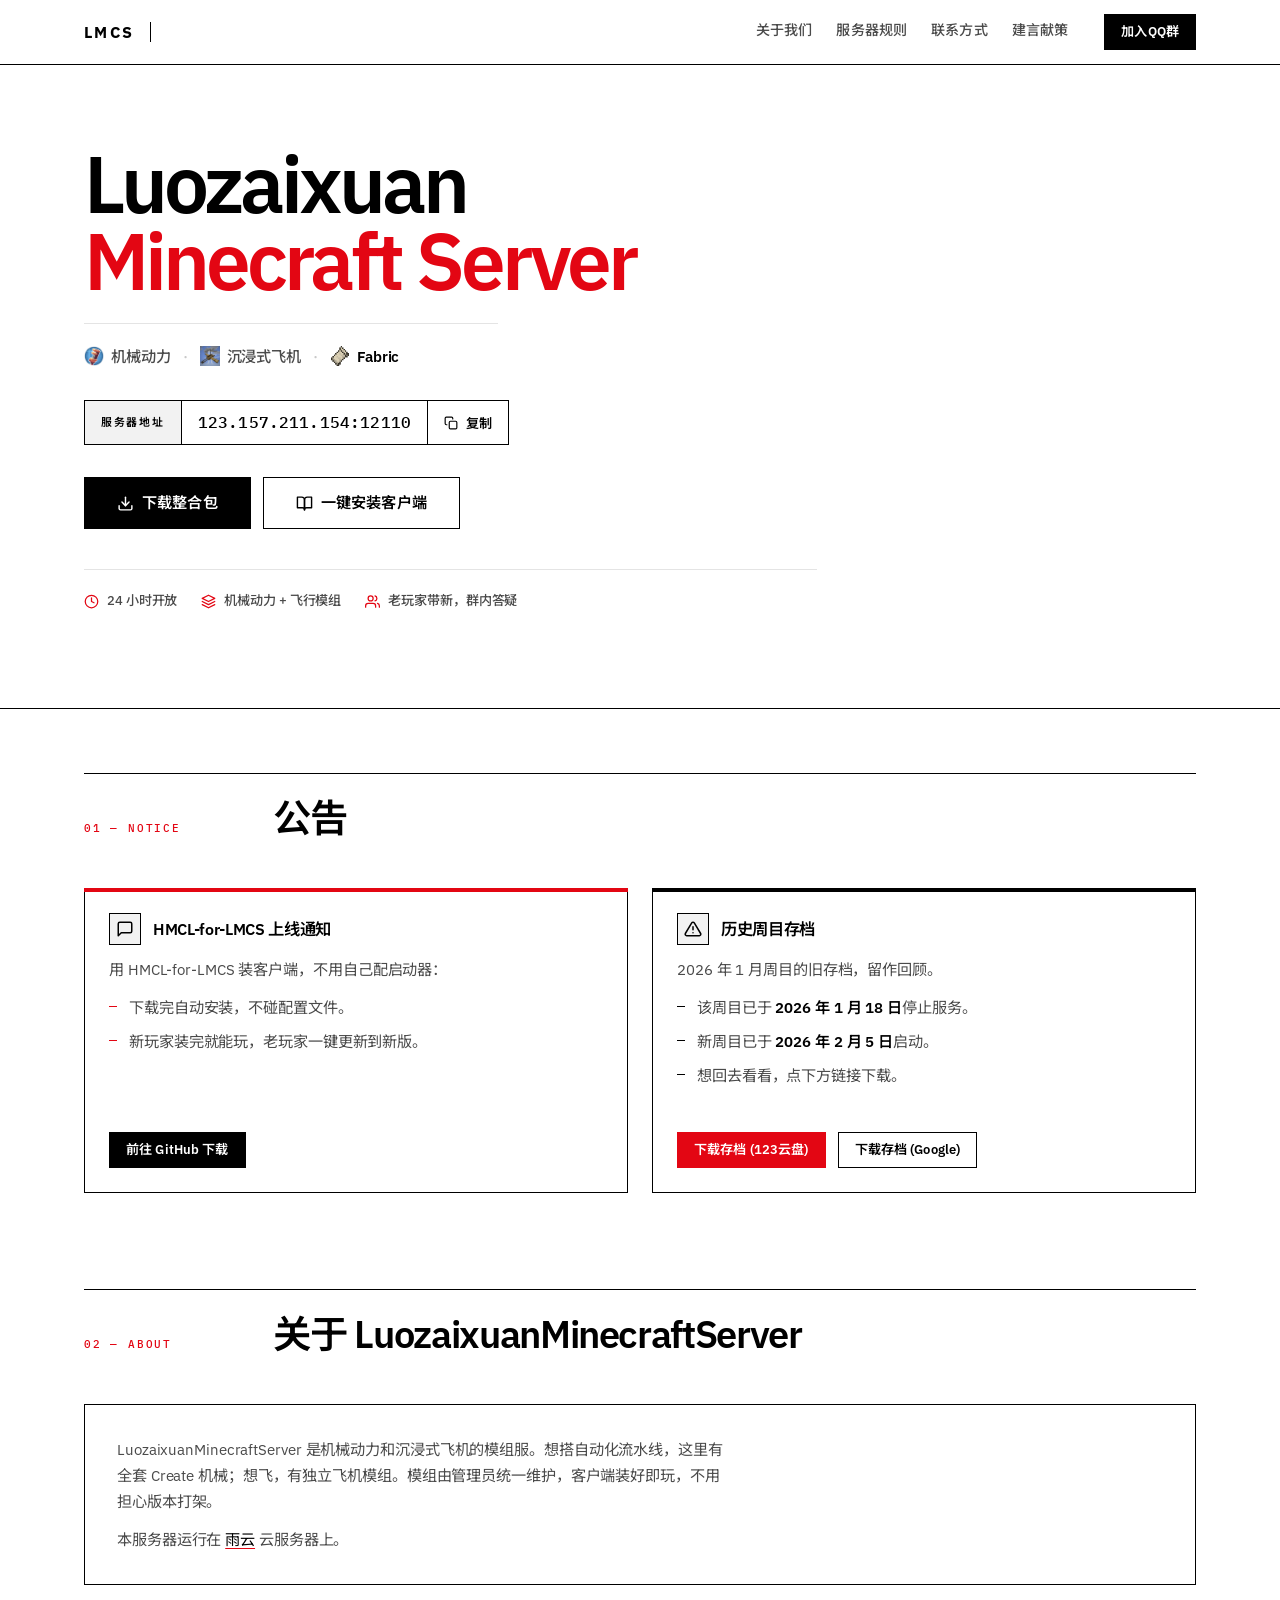
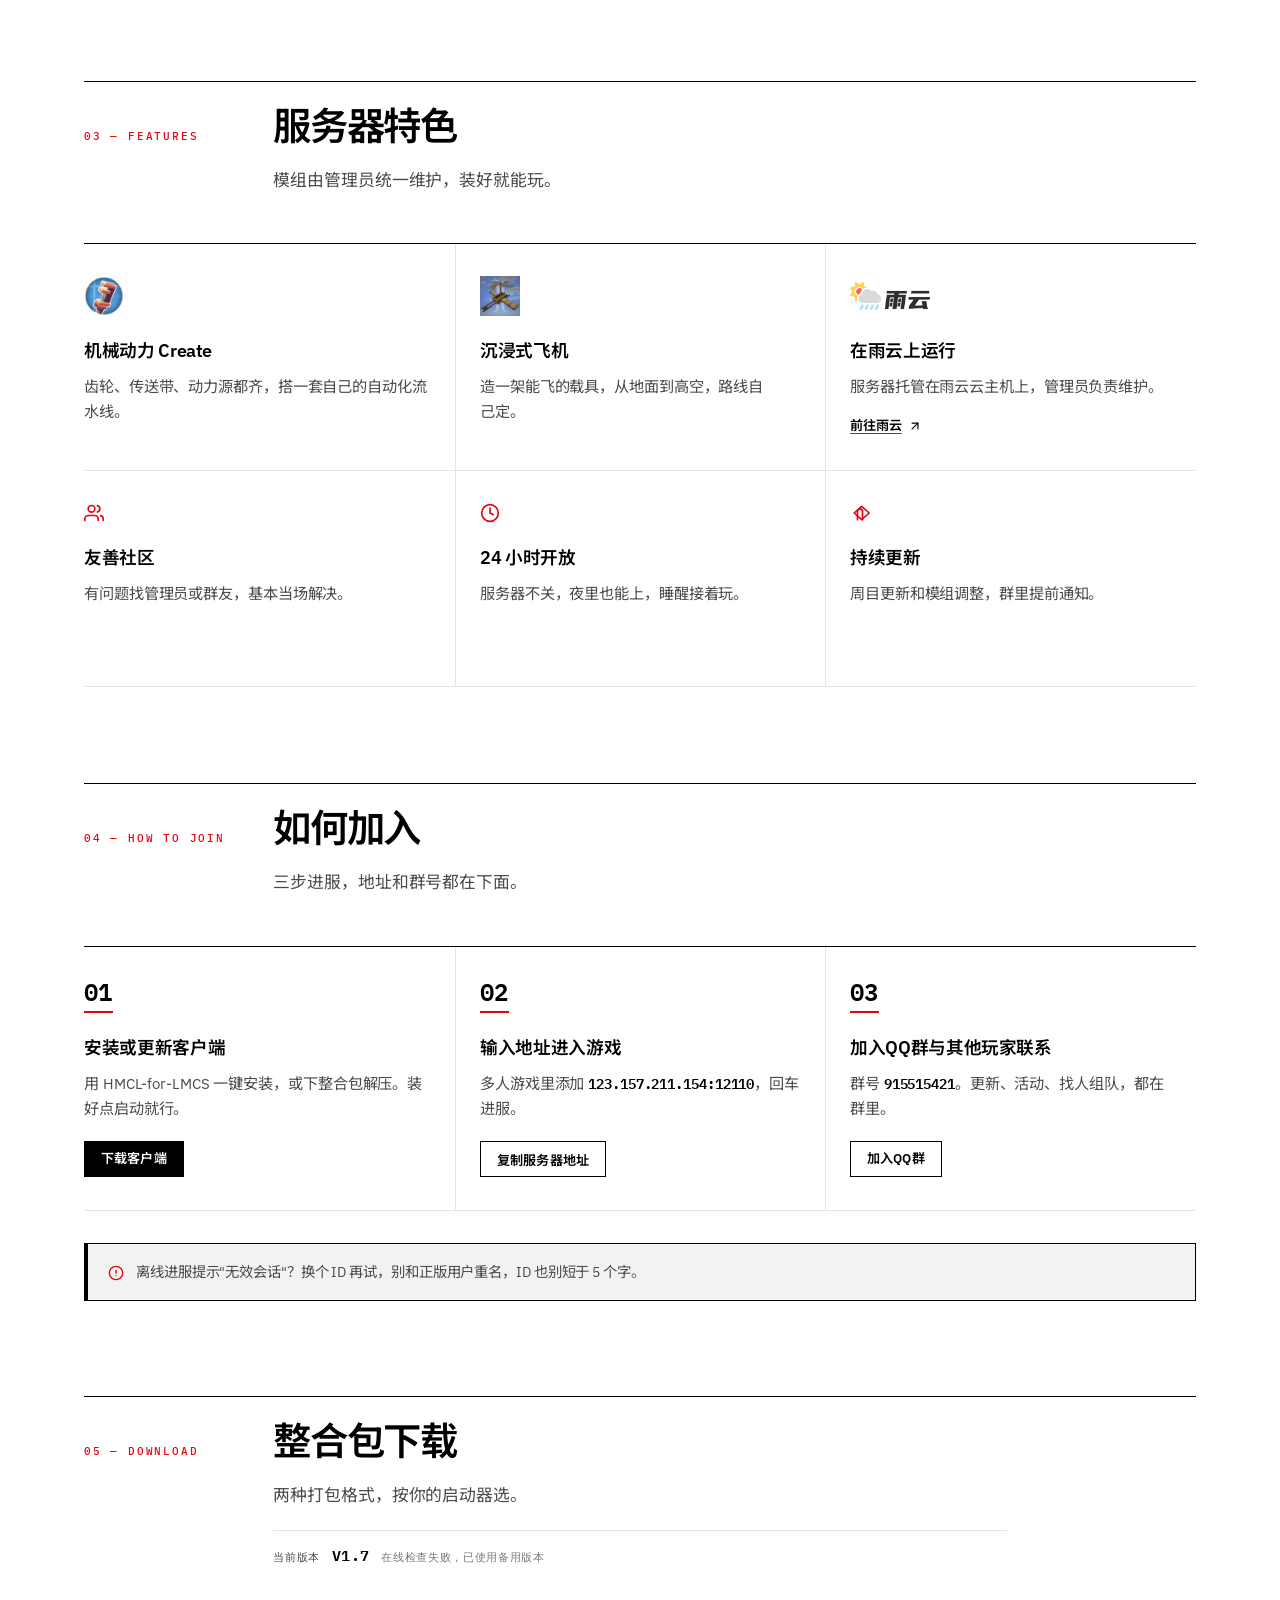
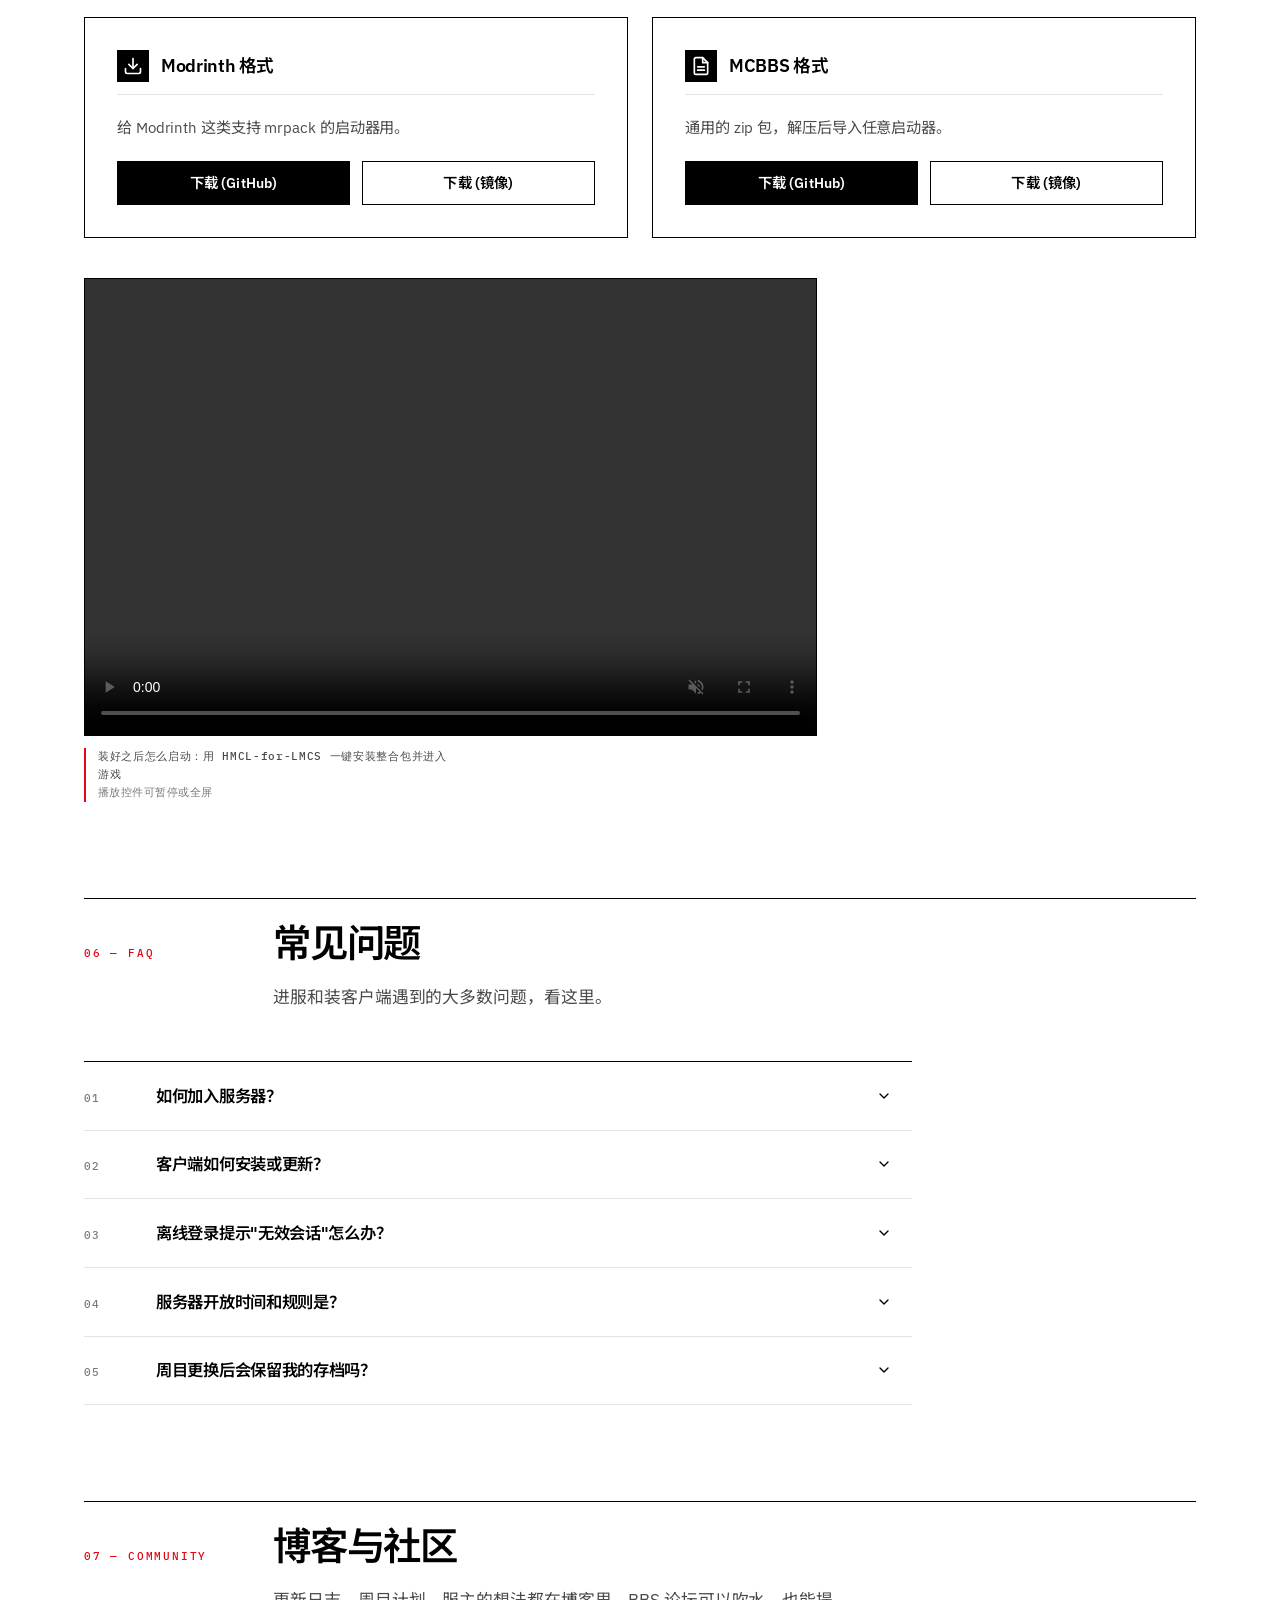
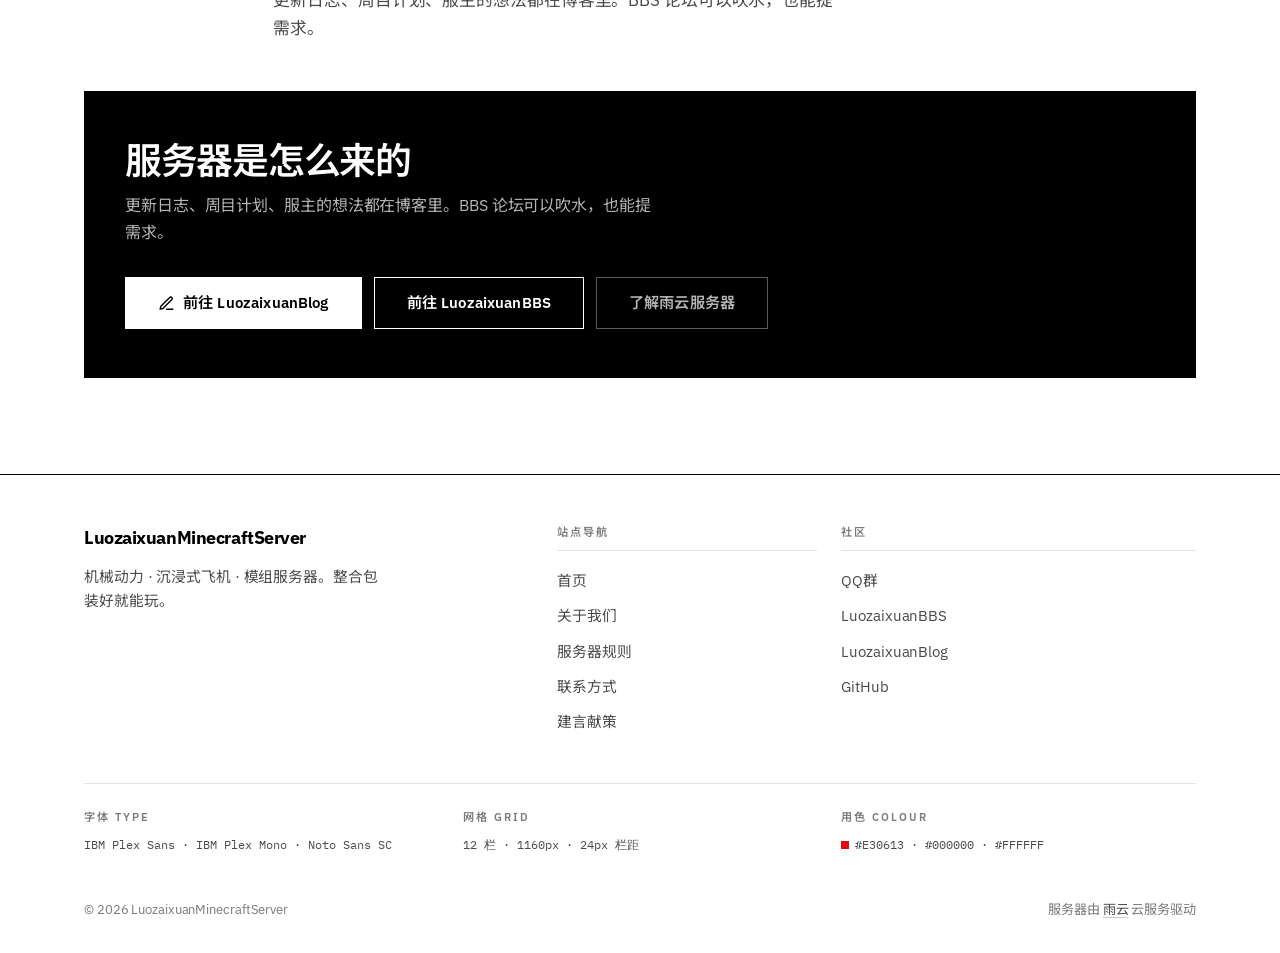
==== commit a1046e97: "安装演示视频移出首屏，改为如实描述并放进「整合包下载」区 - 该视频演示的是用 HMCL-for-LMCS 一键安装整合包并启动游戏，不是服务器实机内容；   首屏原来的 aria-label「服务器" ====
--- a/index.html
+++ b/index.html
@@ -90,10 +90,6 @@
         </li>
       </ul>
     </div>
-    <div class="hero-visual">
-      <video src="yanshi.mp4" controls autoplay muted playsinline preload="metadata" aria-label="服务器演示视频"></video>
-      <p class="video-caption">实机演示 · 用播放控件可暂停或全屏</p>
-    </div>
     </div>
   </div>
 </header>
@@ -300,6 +296,14 @@
           </div>
         </article>
       </div>
+
+      <figure class="video-plate" data-reveal>
+        <video src="yanshi.mp4" controls muted playsinline preload="metadata" aria-label="演示用 HMCL-for-LMCS 一键安装整合包并启动游戏的视频"></video>
+        <figcaption class="video-caption">
+          装好之后怎么启动：用 HMCL-for-LMCS 一键安装整合包并进入游戏
+          <span class="video-caption-hint">播放控件可暂停或全屏</span>
+        </figcaption>
+      </figure>
     </section>
 
     <!-- 常见问题 -->
--- a/css/styles.css
+++ b/css/styles.css
@@ -544,11 +544,7 @@
 }
 
 .hero-content {
-  grid-column: 1 / span 7;
-}
-
-.hero-visual {
-  grid-column: 8 / span 5;
+  grid-column: 1 / span 8;
 }
 
 .hero-title {
@@ -701,17 +697,43 @@
   color: var(--primary);
 }
 
-/* ---------- Hero visual: framed plate ---------- */
-.hero-visual video {
+/* ---------- Media plate: a framed figure that carries its own caption ---------- */
+.video-plate {
+  grid-column: 1 / span 8;
+  margin-top: var(--space-10);
+  min-width: 0;
+}
+
+.video-plate video {
   display: block;
   width: 100%;
   aspect-ratio: 16 / 10;
-  max-height: 440px;
   object-fit: contain;
   border: 1px solid var(--rule);
   border-radius: 0;
   background: var(--ink-plate);
   box-shadow: none;
+}
+
+/* The caption is set in mono so it reads as a plate note, not body copy */
+.video-caption {
+  margin-top: var(--space-3);
+  padding-left: var(--space-3);
+  border-left: 2px solid var(--primary);
+  color: var(--fg-muted);
+  font-family: var(--font-mono);
+  font-size: var(--fs-micro);
+  font-weight: 500;
+  line-height: 1.6;
+  letter-spacing: 0.06em;
+  text-align: left;
+  max-width: 52ch;
+}
+
+.video-caption-hint {
+  display: block;
+  color: var(--fg-dim);
+  letter-spacing: 0.04em;
 }
 
 /* ============================================================
@@ -1937,12 +1959,8 @@
    ============================================================ */
 @media (max-width: 1024px) {
   .hero-content,
-  .hero-visual {
+  .video-plate {
     grid-column: 1 / -1;
-  }
-
-  .hero-visual {
-    margin-top: var(--space-10);
   }
 
   .feature-card,
@@ -2035,7 +2053,7 @@
   }
 
   .hero-content,
-  .hero-visual,
+  .video-plate,
   .section-kicker,
   .section-title,
   .section-desc,
@@ -2065,10 +2083,14 @@
     margin-top: 0;
   }
 
+  /* Fold back into source order: kicker, title, lead — a sticky grid-row
+     from the wide layout would otherwise pull the lead above the title. */
+  .section-kicker,
   .section-title,
+  .section-desc,
+  .page-head-kicker,
   .page-head-title,
-  .section-kicker,
-  .page-head-kicker {
+  .page-head-subtitle {
     grid-row: auto;
   }
 
@@ -2202,7 +2224,7 @@
   }
 
   .site-nav,
-  .hero-visual,
+  .video-plate,
   .skip-link,
   .toast,
   .btn,
--- a/css/home.css
+++ b/css/home.css
@@ -2,20 +2,6 @@
    Homepage-only refinements.
    Shared Swiss design system lives in styles.css.
    ============================================================ */
-
-/* ---------- Hero video caption — a plate caption, set in mono ---------- */
-.home-page .video-caption {
-  margin-top: var(--space-3);
-  padding-left: var(--space-3);
-  border-left: 2px solid var(--primary);
-  color: var(--fg-dim);
-  font-family: var(--font-mono);
-  font-size: var(--fs-micro);
-  font-weight: 500;
-  letter-spacing: 0.06em;
-  text-align: left;
-  max-width: 52ch;
-}
 
 /* ---------- Download version readout — tabular data ---------- */
 .home-page .download-version {
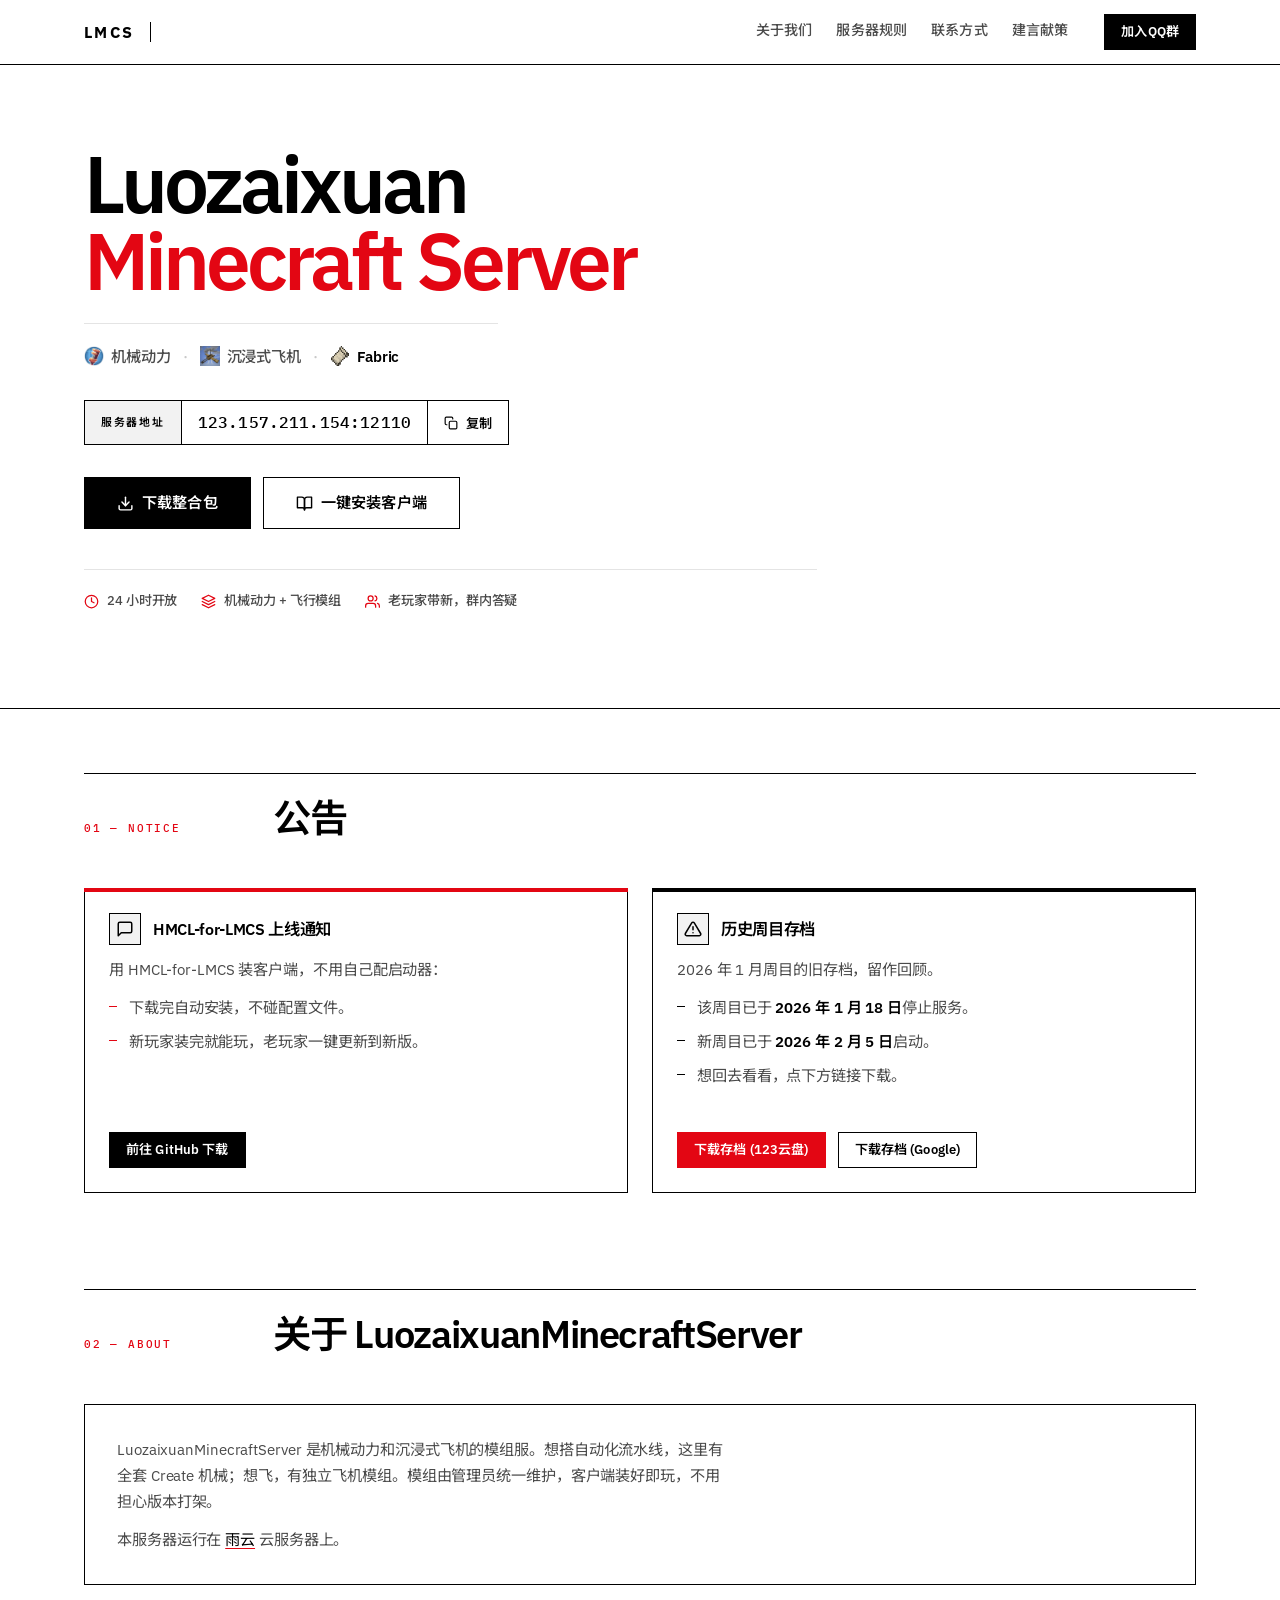
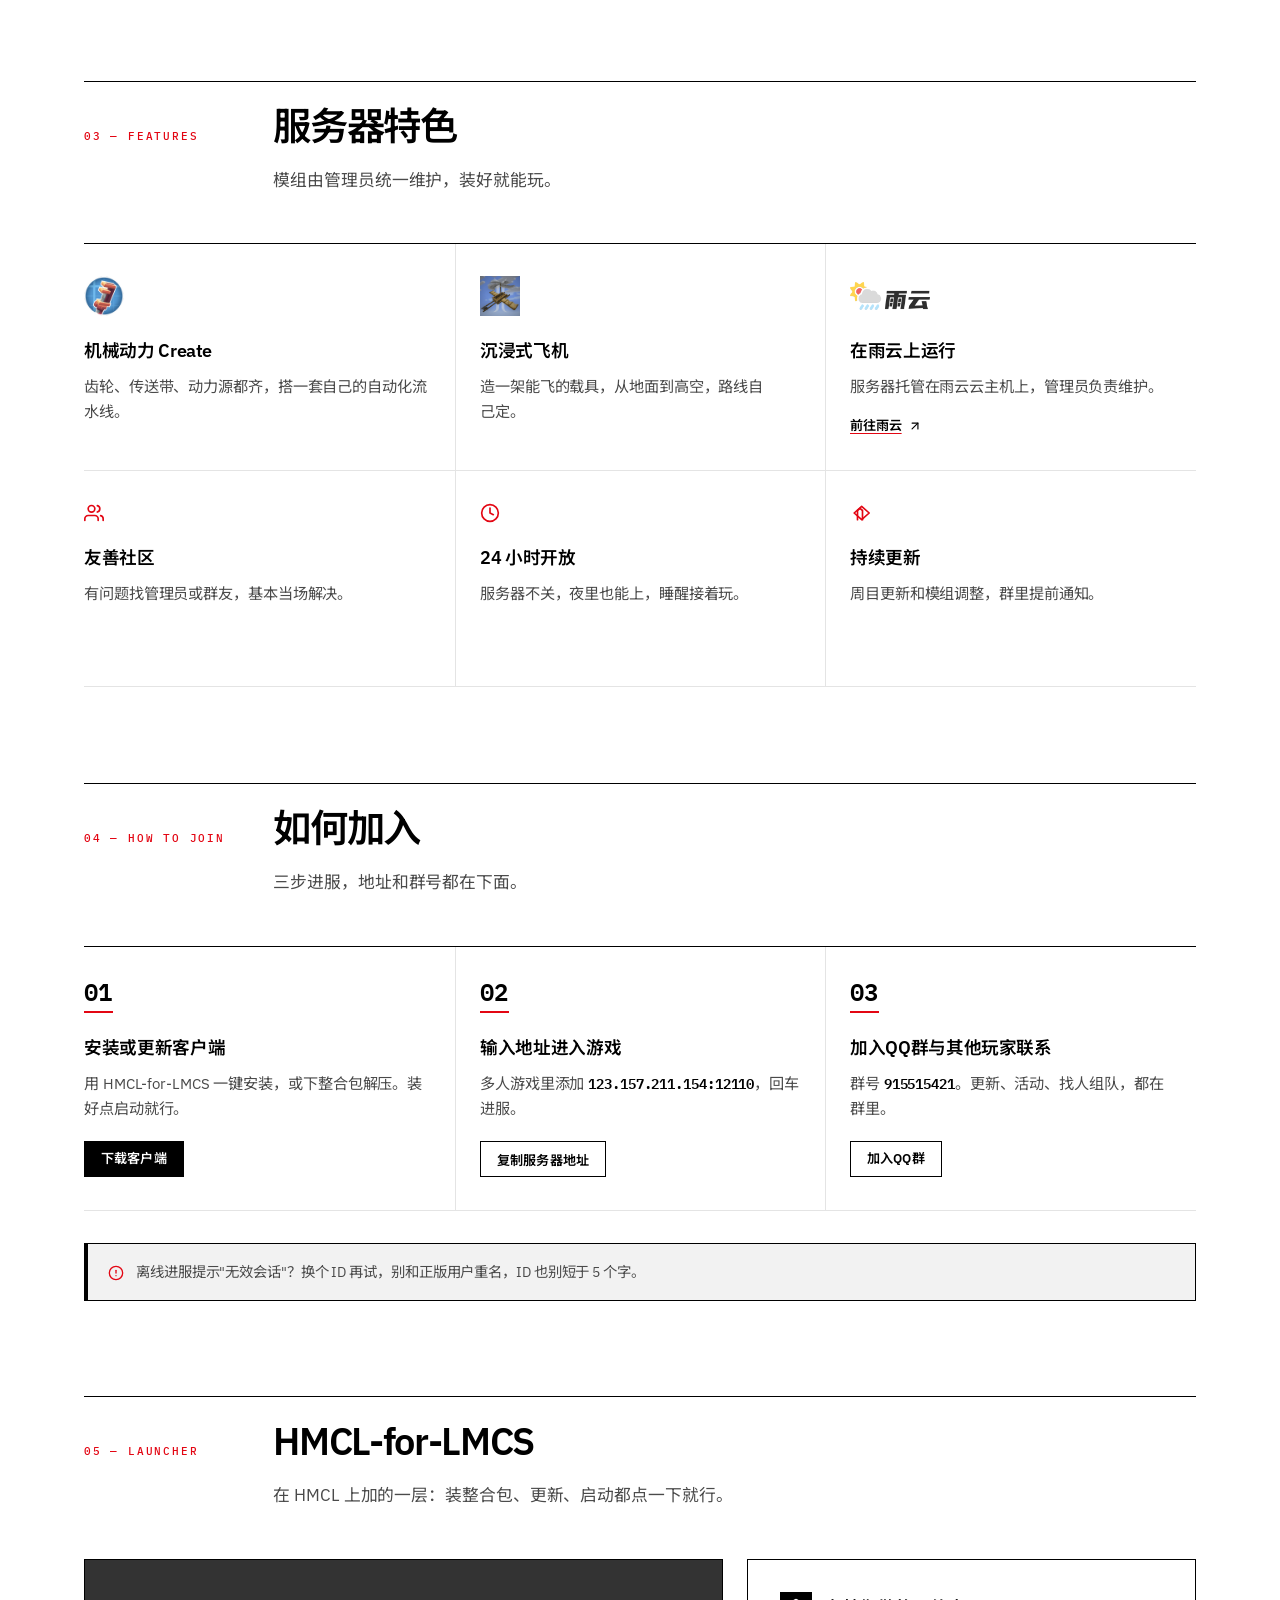
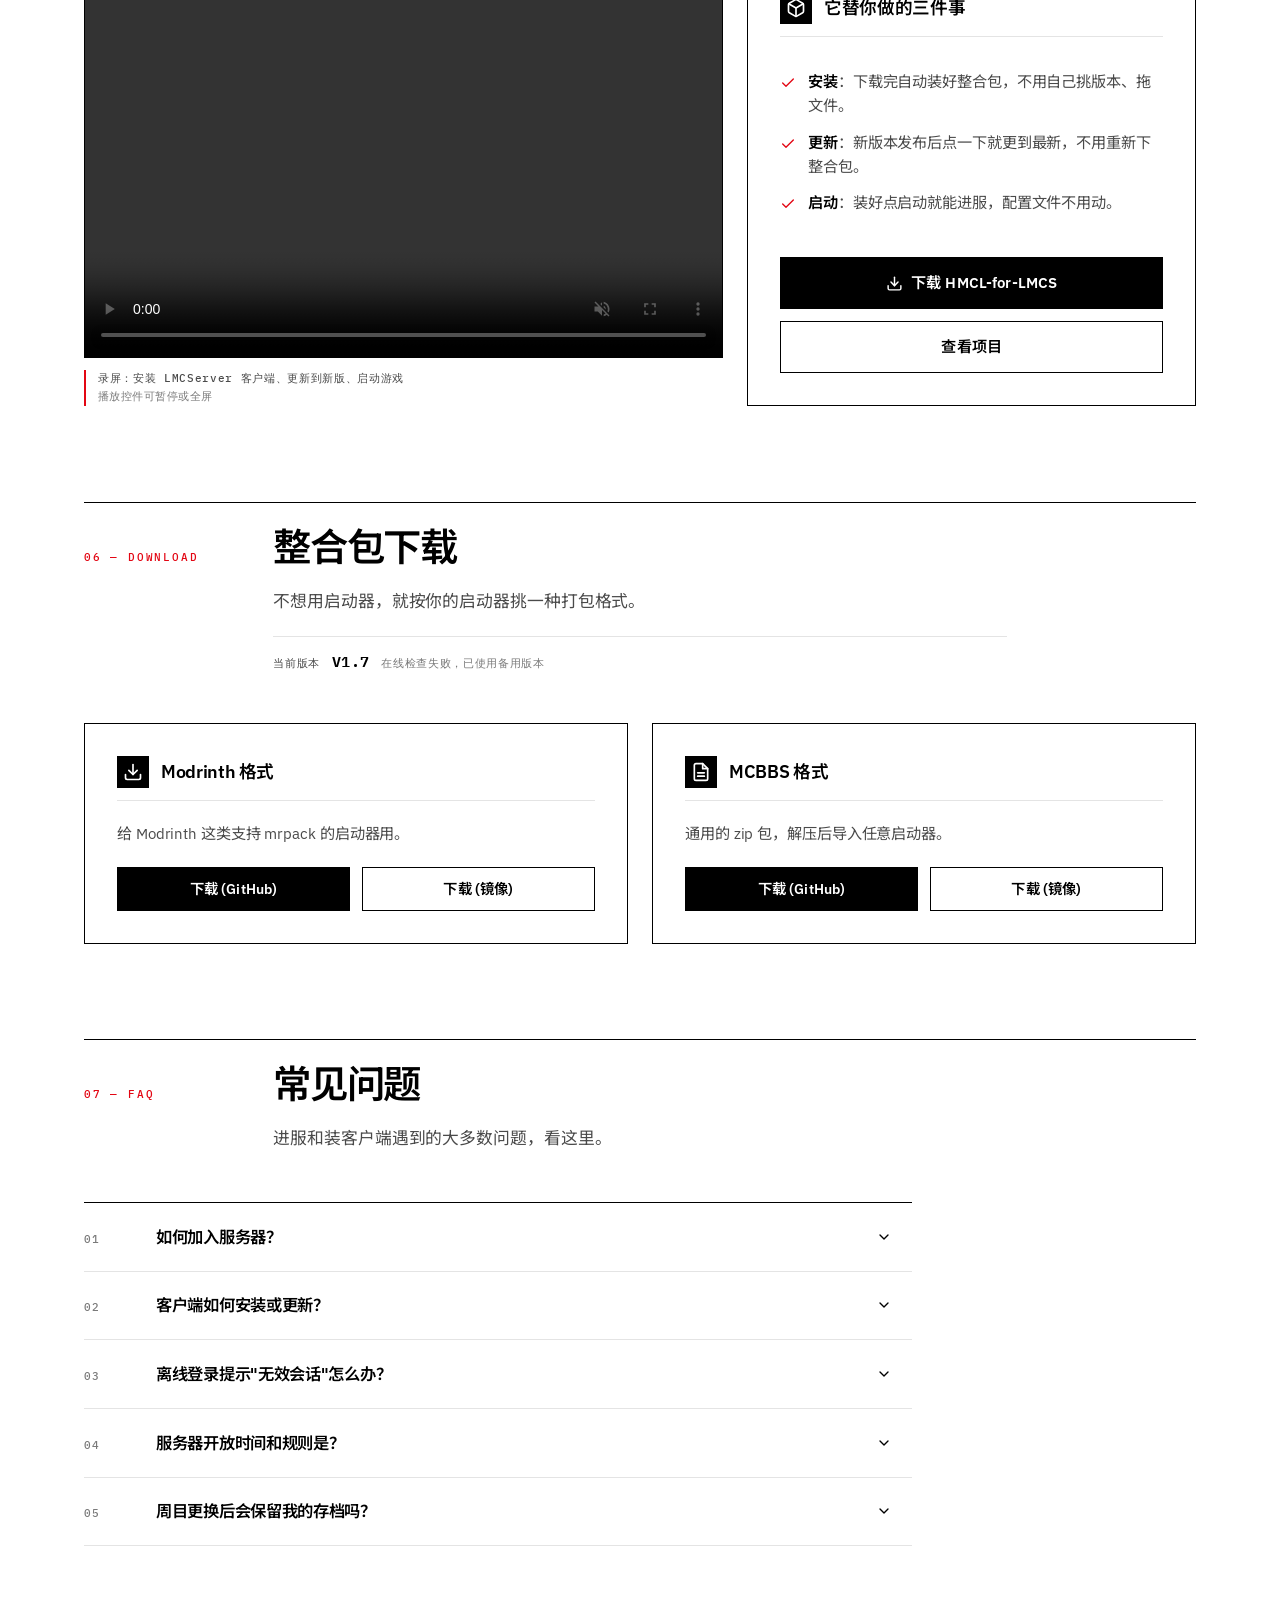
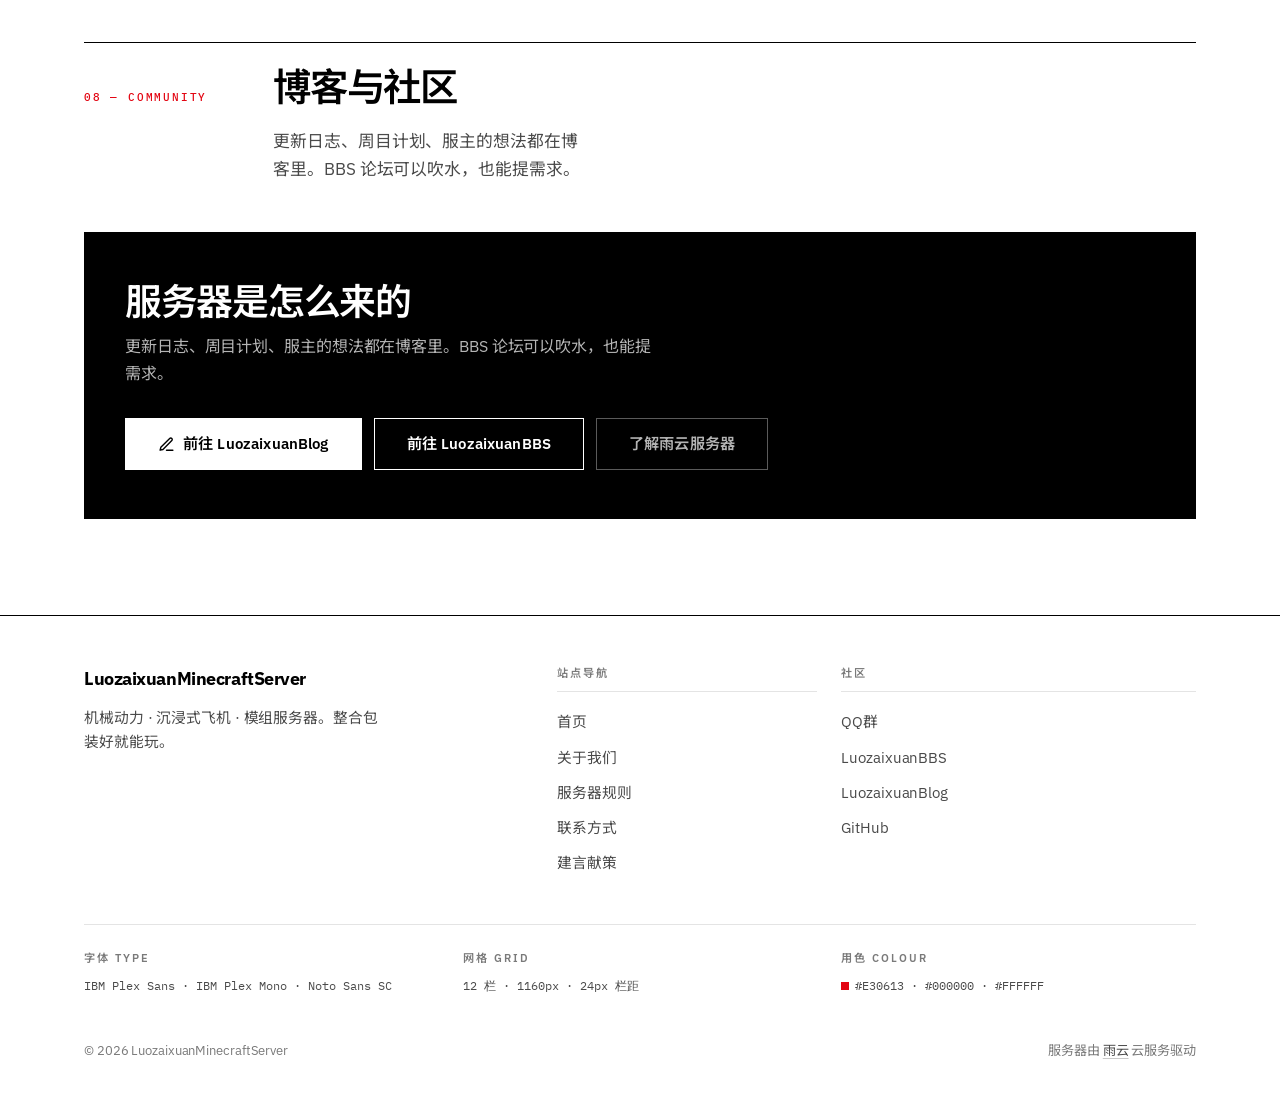
==== commit 68c4af36: "新增「HMCL-for-LMCS」区，排在「整合包下载」之前 - 首页新增 05 — Launcher 区：介绍 HMCL-for-LMCS 是什么（在 HMCL 上加的一层），   用录屏演示安装 " ====
--- a/index.html
+++ b/index.html
@@ -236,7 +236,7 @@
           <span class="step-num" aria-hidden="true">01</span>
           <h3>安装或更新客户端</h3>
           <p>用 HMCL-for-LMCS 一键安装，或下整合包解压。装好点启动就行。</p>
-          <a href="#download" class="btn btn-primary btn-sm step-action">下载客户端</a>
+          <a href="#launcher" class="btn btn-primary btn-sm step-action">下载客户端</a>
         </div>
         <div class="step" data-reveal>
           <span class="step-num" aria-hidden="true">02</span>
@@ -258,12 +258,59 @@
       </div>
     </section>
 
+    <!-- HMCL-for-LMCS -->
+    <section class="section" id="launcher" aria-label="HMCL-for-LMCS 启动器">
+      <div class="section-head" data-reveal>
+        <p class="section-kicker">05 — Launcher</p>
+        <h2 class="section-title">HMCL-for-LMCS</h2>
+        <p class="section-desc">在 HMCL 上加的一层：装整合包、更新、启动都点一下就行。</p>
+      </div>
+
+      <figure class="video-plate" data-reveal>
+        <video src="yanshi.mp4" controls muted playsinline preload="metadata" aria-label="演示用 HMCL-for-LMCS 一键安装整合包并启动游戏的视频"></video>
+        <figcaption class="video-caption">
+          录屏：安装 LMCServer 客户端、更新到新版、启动游戏
+          <span class="video-caption-hint">播放控件可暂停或全屏</span>
+        </figcaption>
+      </figure>
+
+      <article class="card launcher-panel" data-reveal>
+        <div class="card-header">
+          <span class="card-icon" aria-hidden="true">
+            <svg width="20" height="20" viewBox="0 0 24 24" fill="none" stroke="currentColor" stroke-width="2" stroke-linecap="round" stroke-linejoin="round"><path d="M21 16V8a2 2 0 0 0-1-1.73l-7-4a2 2 0 0 0-2 0l-7 4A2 2 0 0 0 3 8v8a2 2 0 0 0 1 1.73l7 4a2 2 0 0 0 2 0l7-4A2 2 0 0 0 21 16z"/><polyline points="3.27 6.96 12 12.01 20.73 6.96"/><line x1="12" y1="22.08" x2="12" y2="12"/></svg>
+          </span>
+          <h3>它替你做的三件事</h3>
+        </div>
+        <ul class="tick-list">
+          <li>
+            <svg width="16" height="16" viewBox="0 0 24 24" fill="none" stroke="currentColor" stroke-width="2" stroke-linecap="round" stroke-linejoin="round" aria-hidden="true"><path d="M20 6L9 17l-5-5"/></svg>
+            <span><strong>安装</strong>：下载完自动装好整合包，不用自己挑版本、拖文件。</span>
+          </li>
+          <li>
+            <svg width="16" height="16" viewBox="0 0 24 24" fill="none" stroke="currentColor" stroke-width="2" stroke-linecap="round" stroke-linejoin="round" aria-hidden="true"><path d="M20 6L9 17l-5-5"/></svg>
+            <span><strong>更新</strong>：新版本发布后点一下就更到最新，不用重新下整合包。</span>
+          </li>
+          <li>
+            <svg width="16" height="16" viewBox="0 0 24 24" fill="none" stroke="currentColor" stroke-width="2" stroke-linecap="round" stroke-linejoin="round" aria-hidden="true"><path d="M20 6L9 17l-5-5"/></svg>
+            <span><strong>启动</strong>：装好点启动就能进服，配置文件不用动。</span>
+          </li>
+        </ul>
+        <div class="btn-group">
+          <a href="https://github.com/luozaixuan/HMCL-for-LMCS/releases" class="btn btn-primary btn-lg" target="_blank" rel="noopener">
+            <svg width="17" height="17" viewBox="0 0 24 24" fill="none" stroke="currentColor" stroke-width="2" stroke-linecap="round" stroke-linejoin="round" aria-hidden="true"><path d="M21 15v4a2 2 0 0 1-2 2H5a2 2 0 0 1-2-2v-4"/><polyline points="7 10 12 15 17 10"/><line x1="12" y1="15" x2="12" y2="3"/></svg>
+            下载 HMCL-for-LMCS
+          </a>
+          <a href="https://github.com/luozaixuan/HMCL-for-LMCS" class="btn btn-secondary btn-lg" target="_blank" rel="noopener">查看项目</a>
+        </div>
+      </article>
+    </section>
+
     <!-- 整合包下载 -->
     <section class="section" id="download" aria-label="整合包下载">
       <div class="section-head" data-reveal>
-        <p class="section-kicker">05 — Download</p>
+        <p class="section-kicker">06 — Download</p>
         <h2 class="section-title">整合包下载</h2>
-        <p class="section-desc">两种打包格式，按你的启动器选。</p>
+        <p class="section-desc">不想用启动器，就按你的启动器挑一种打包格式。</p>
         <p class="download-version" aria-live="polite">当前版本 <strong id="releaseVersion">v1.7</strong><span id="releaseStatus">正在检查最新版本…</span></p>
       </div>
 
@@ -296,20 +343,12 @@
           </div>
         </article>
       </div>
-
-      <figure class="video-plate" data-reveal>
-        <video src="yanshi.mp4" controls muted playsinline preload="metadata" aria-label="演示用 HMCL-for-LMCS 一键安装整合包并启动游戏的视频"></video>
-        <figcaption class="video-caption">
-          装好之后怎么启动：用 HMCL-for-LMCS 一键安装整合包并进入游戏
-          <span class="video-caption-hint">播放控件可暂停或全屏</span>
-        </figcaption>
-      </figure>
     </section>
 
     <!-- 常见问题 -->
     <section class="section" aria-label="常见问题">
       <div class="section-head" data-reveal>
-        <p class="section-kicker">06 — FAQ</p>
+        <p class="section-kicker">07 — FAQ</p>
         <h2 class="section-title">常见问题</h2>
         <p class="section-desc">进服和装客户端遇到的大多数问题，看这里。</p>
       </div>
@@ -333,7 +372,7 @@
             <svg class="chevron" width="16" height="16" viewBox="0 0 24 24" fill="none" stroke="currentColor" stroke-width="2" stroke-linecap="round" stroke-linejoin="round" aria-hidden="true"><polyline points="6 9 12 15 18 9"/></svg>
           </summary>
           <div class="faq-answer">
-            <p>推荐 <strong>HMCL-for-LMCS</strong>：点一下就装，以后更新也一键。用整合包就下 <strong>Modrinth</strong> 或 <strong>MCBBS</strong> 格式，解压导入。</p>
+            <p>推荐 <strong><a href="#launcher">HMCL-for-LMCS</a></strong>：点一下就装，以后更新也一键。用整合包就下 <strong>Modrinth</strong> 或 <strong>MCBBS</strong> 格式，解压导入。</p>
           </div>
         </details>
 
@@ -375,7 +414,7 @@
     <!-- 社区 -->
     <section class="section" aria-label="博客与社区">
       <div class="section-head" data-reveal>
-        <p class="section-kicker">07 — Community</p>
+        <p class="section-kicker">08 — Community</p>
         <h2 class="section-title">博客与社区</h2>
         <p class="section-desc">更新日志、周目计划、服主的想法都在博客里。BBS 论坛可以吹水，也能提需求。</p>
       </div>
--- a/css/styles.css
+++ b/css/styles.css
@@ -495,6 +495,8 @@
   color: var(--fg-muted);
   font-size: var(--fs-lead);
   line-height: 1.65;
+  /* A two-line lead splits evenly instead of leaving three characters alone */
+  text-wrap: balance;
 }
 
 /* ---------- Subpage head — the same masthead, with the rule as its floor ---------- */
@@ -523,6 +525,7 @@
   color: var(--fg-muted);
   font-size: var(--fs-lead);
   line-height: 1.6;
+  text-wrap: balance;
 }
 
 /* ============================================================
@@ -699,8 +702,7 @@
 
 /* ---------- Media plate: a framed figure that carries its own caption ---------- */
 .video-plate {
-  grid-column: 1 / span 8;
-  margin-top: var(--space-10);
+  grid-column: 1 / span 7;
   min-width: 0;
 }
 
@@ -734,6 +736,24 @@
   display: block;
   color: var(--fg-dim);
   letter-spacing: 0.04em;
+}
+
+/* The plate's companion: a ruled panel whose actions sit on the floor of the card,
+   so it lines up with the bottom edge of the video beside it. */
+.launcher-panel {
+  grid-column: 8 / span 5;
+  display: flex;
+  flex-direction: column;
+  min-width: 0;
+}
+
+.launcher-panel .tick-list {
+  max-width: none;
+}
+
+.launcher-panel .btn-group {
+  margin-top: auto;
+  padding-top: var(--space-6);
 }
 
 /* ============================================================
@@ -1959,8 +1979,13 @@
    ============================================================ */
 @media (max-width: 1024px) {
   .hero-content,
-  .video-plate {
+  .video-plate,
+  .launcher-panel {
     grid-column: 1 / -1;
+  }
+
+  .launcher-panel {
+    margin-top: var(--space-10);
   }
 
   .feature-card,
@@ -2054,6 +2079,7 @@
 
   .hero-content,
   .video-plate,
+  .launcher-panel,
   .section-kicker,
   .section-title,
   .section-desc,
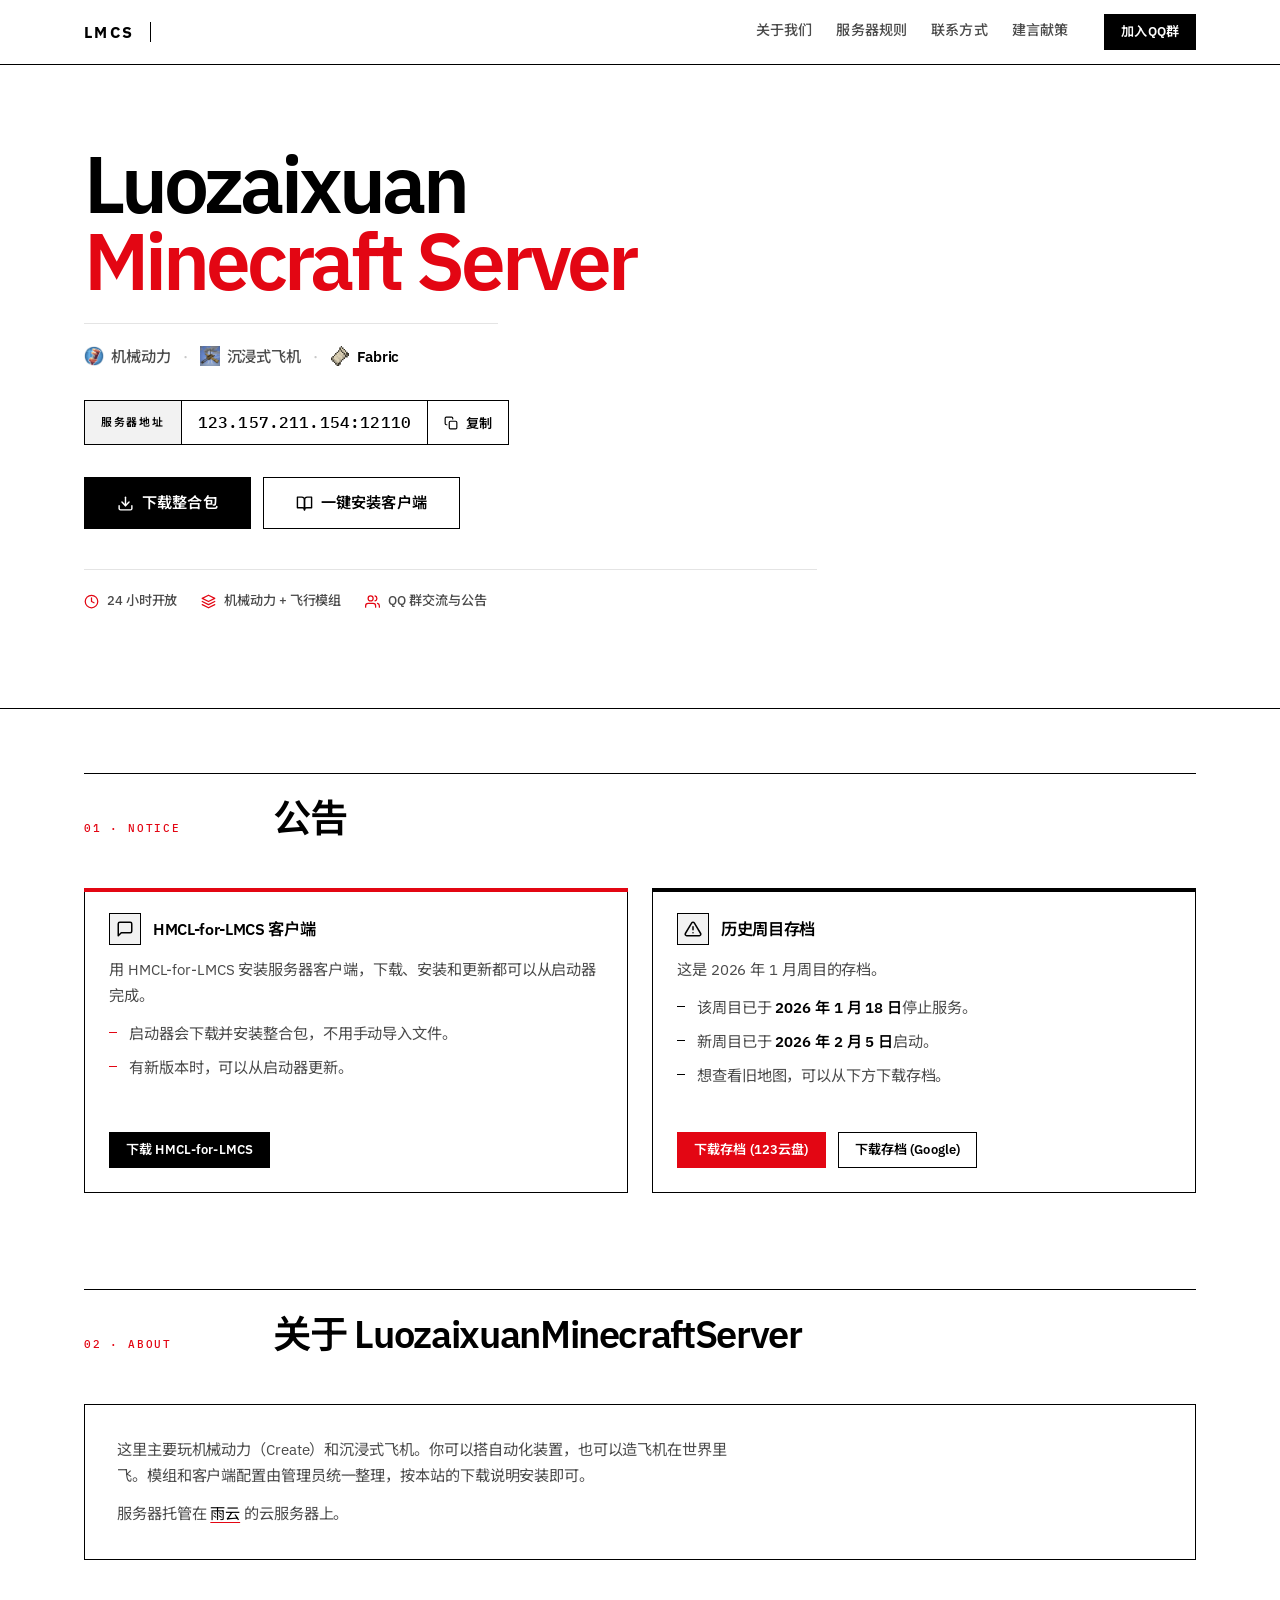
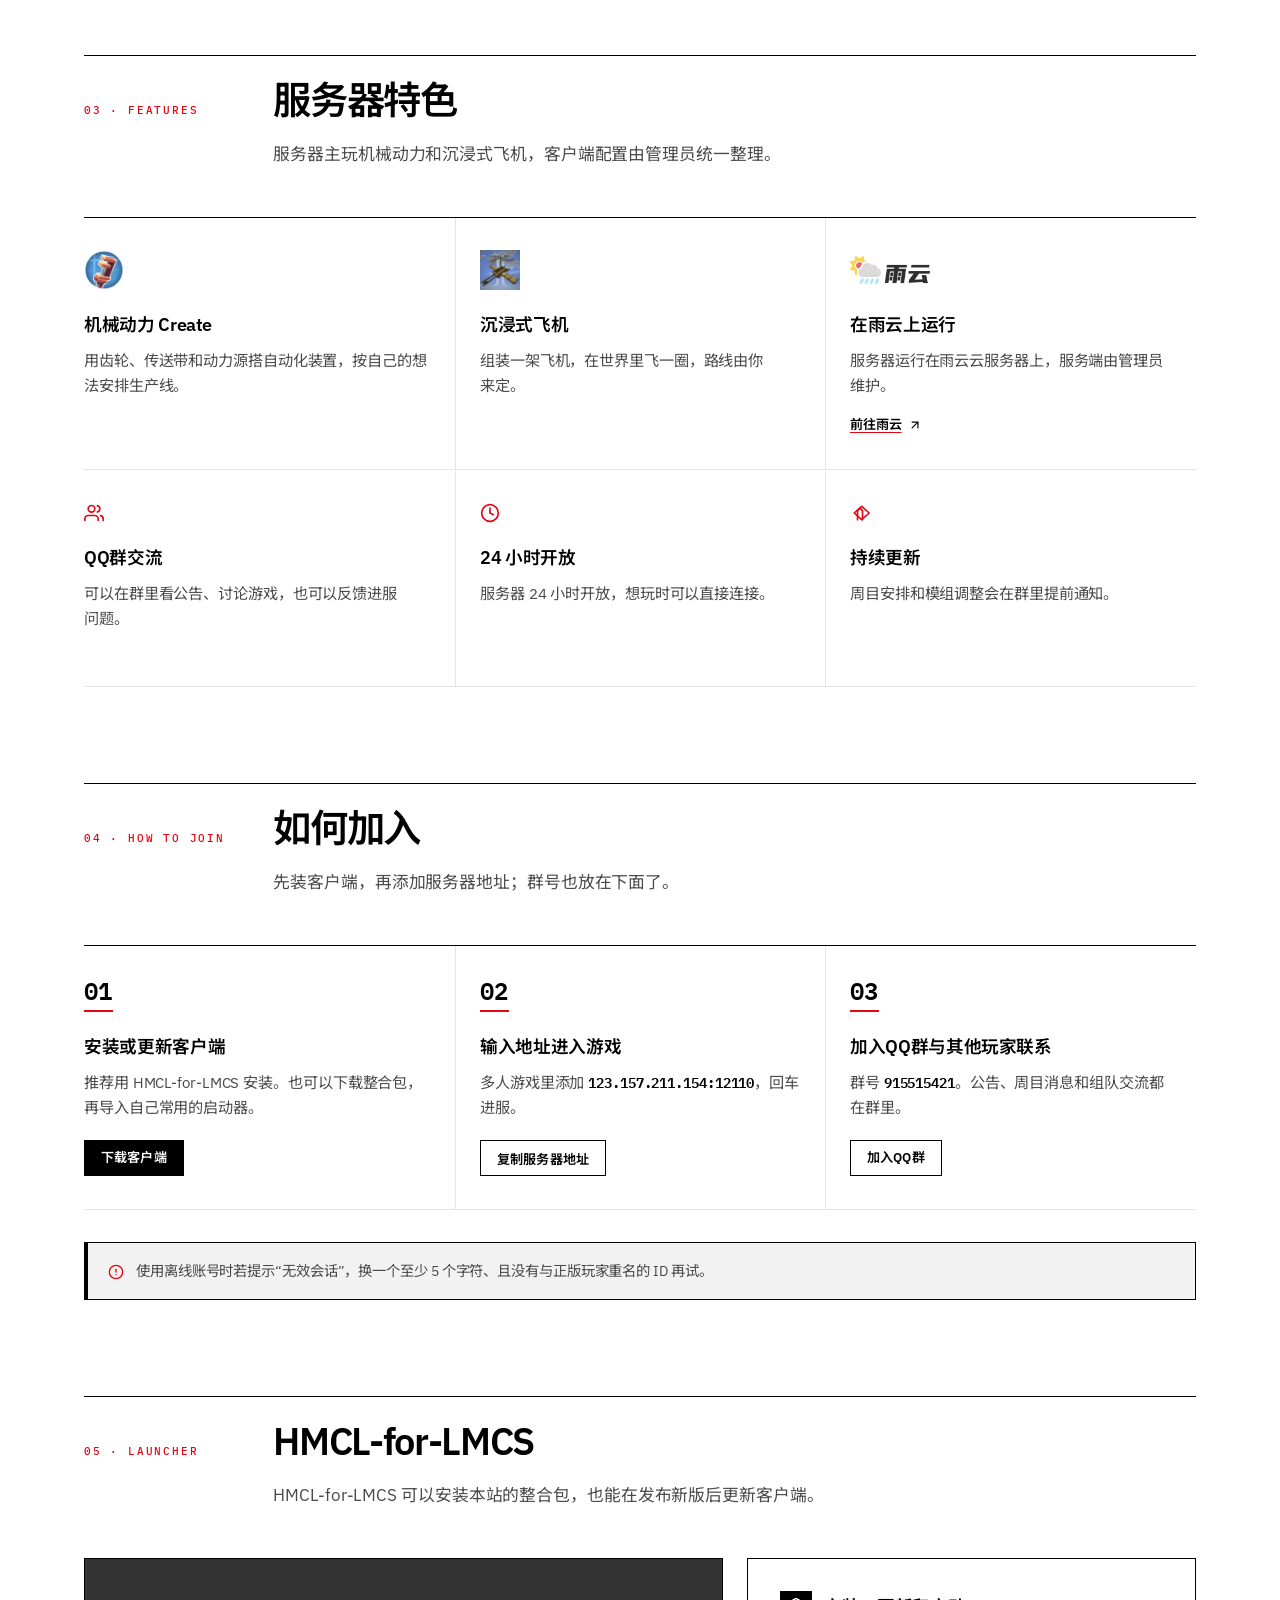
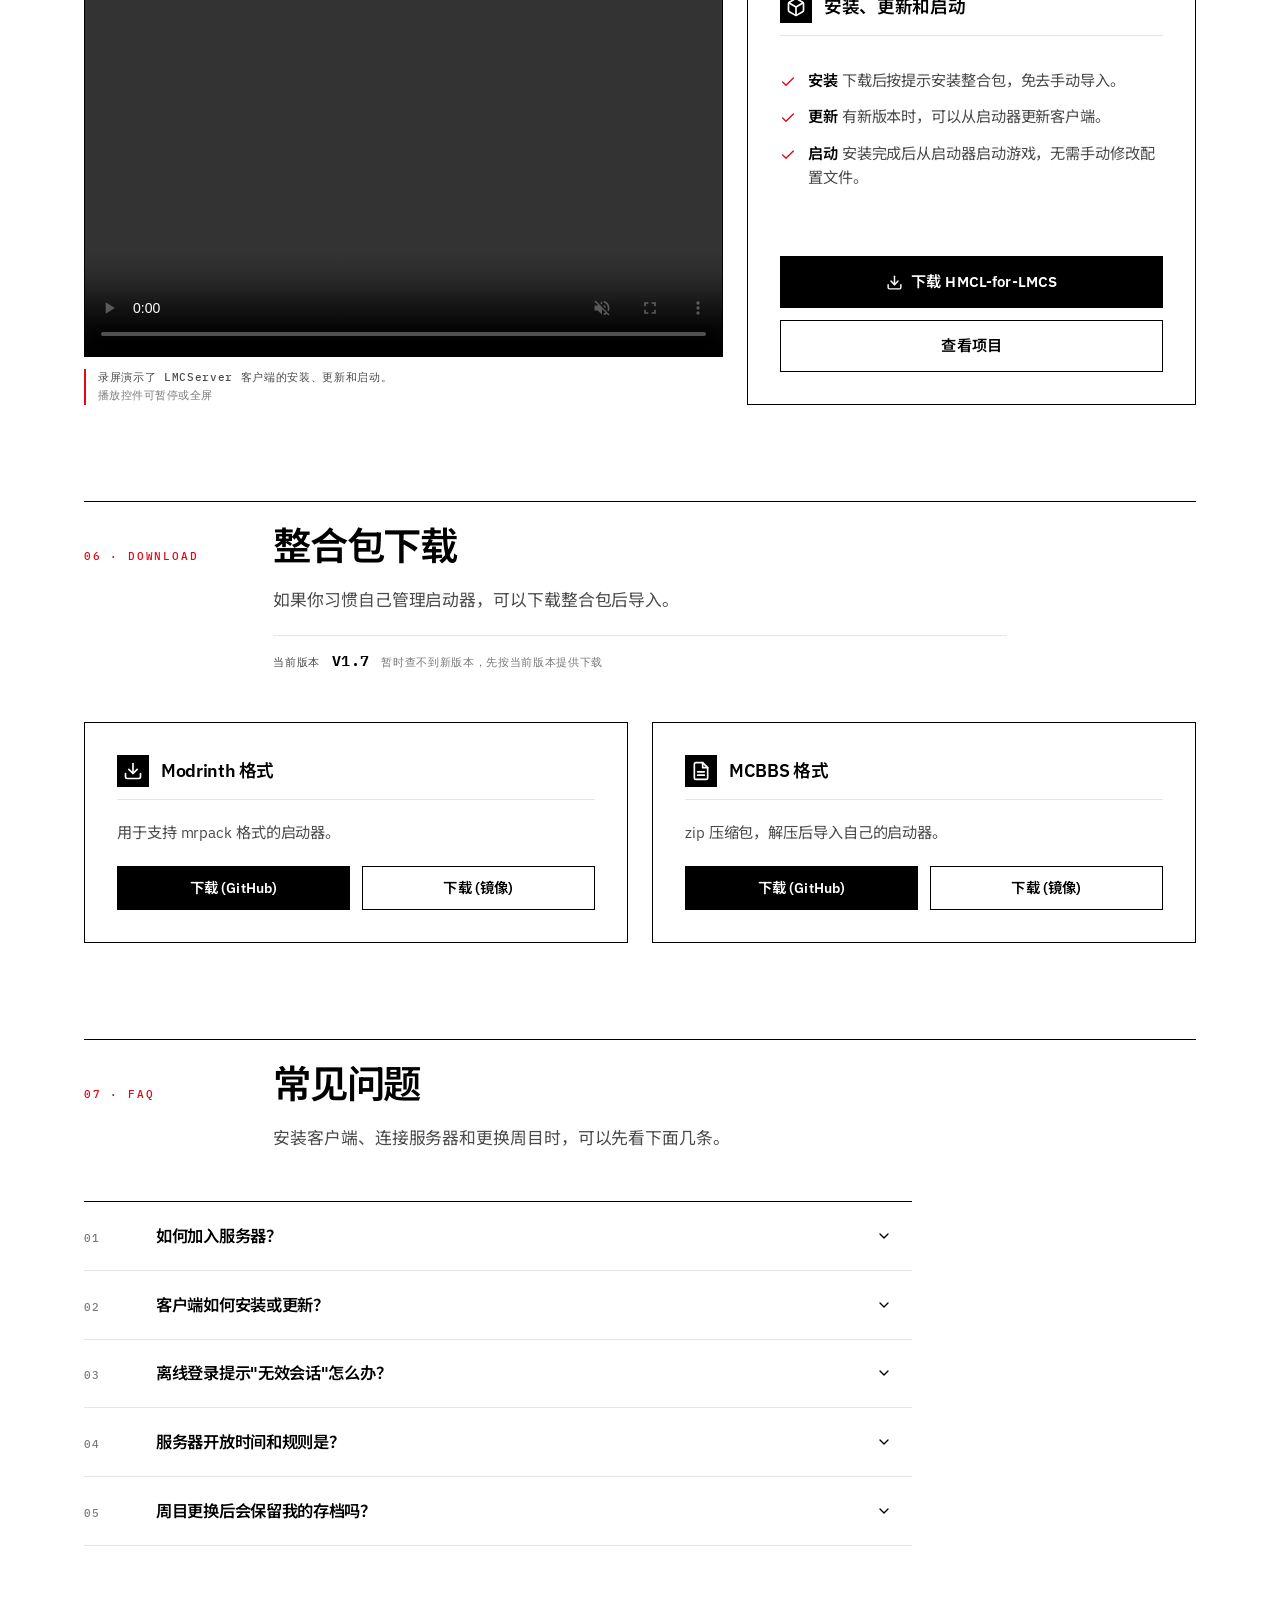
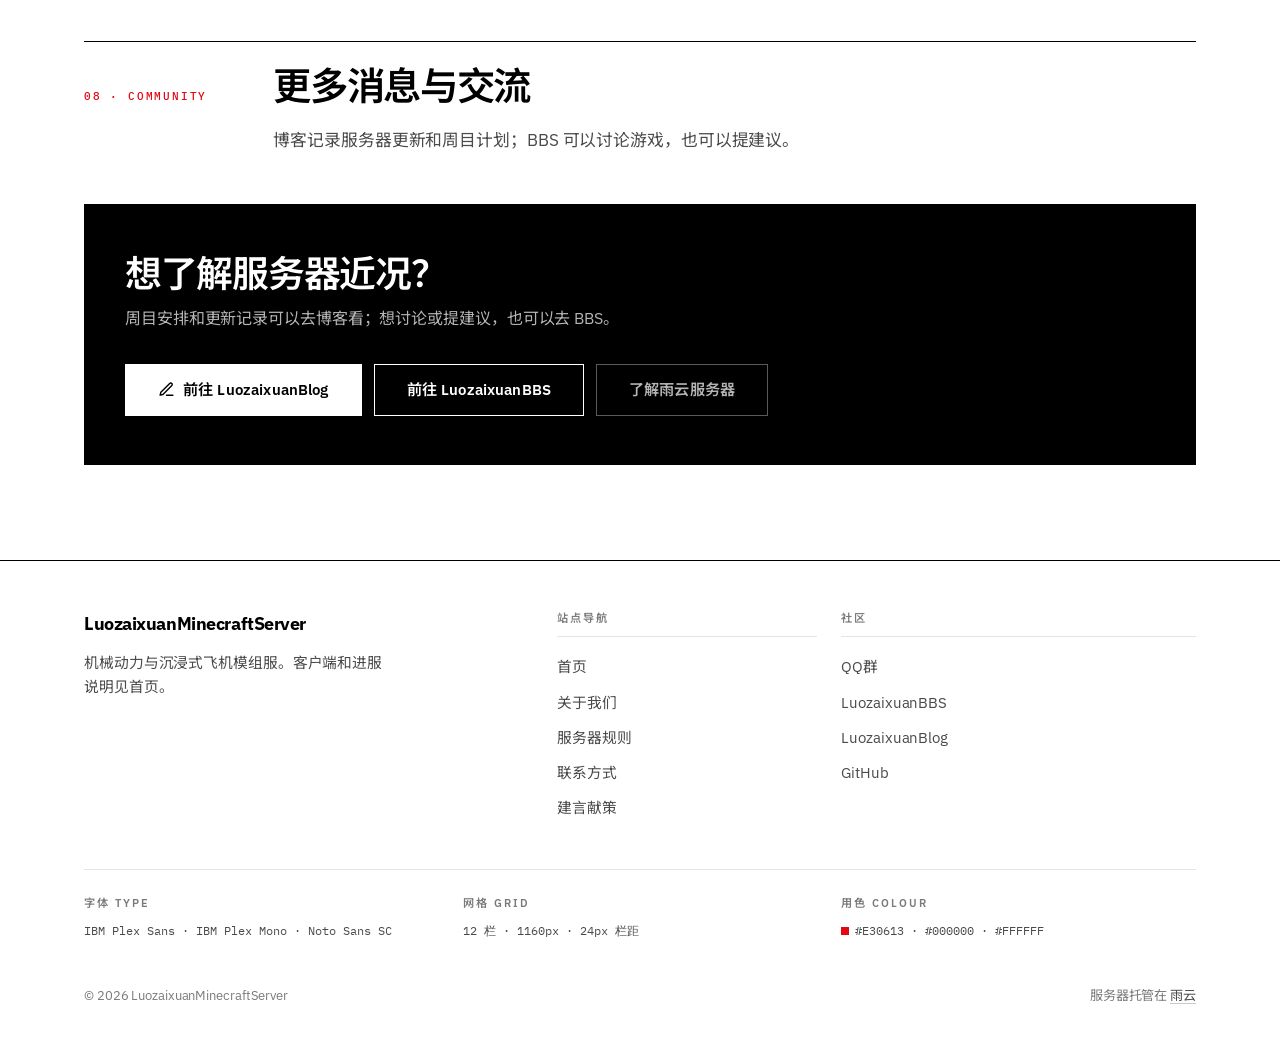
==== commit 0d6c4284: "用活人感重写站点文案" ====
--- a/index.html
+++ b/index.html
@@ -6,14 +6,14 @@
 <meta name="msvalidate.01" content="E7EEE6BFECB614F74CB34A30D936938A" />
 <meta name="baidu-site-verification" content="codeva-PqMTRWckmT" />
 <meta name="robots" content="index, follow">
-<meta name="description" content="LuozaixuanMinecraftServer - 机械动力和沉浸式飞机模组服，服务器地址 123.157.211.154:12110，24 小时开放">
+<meta name="description" content="LuozaixuanMinecraftServer 机械动力和沉浸式飞机模组服，地址 123.157.211.154:12110，24 小时开放">
 <meta name="theme-color" content="#FFFFFF">
 <title>LuozaixuanMinecraftServer - 模组服务器</title>
 <link rel="preconnect" href="https://fonts.googleapis.com">
 <link rel="preconnect" href="https://fonts.gstatic.com" crossorigin>
 <link href="https://fonts.googleapis.com/css2?family=IBM+Plex+Mono:wght@400;500;600&family=IBM+Plex+Sans:wght@400;500;600;700&family=Noto+Sans+SC:wght@400;500;700&display=swap" rel="stylesheet">
-<link rel="stylesheet" href="css/styles.css">
-<link rel="stylesheet" href="css/home.css">
+<link rel="stylesheet" href="assets/css/styles.css">
+<link rel="stylesheet" href="assets/css/home.css">
 </head>
 <body class="home-page">
 
@@ -86,7 +86,7 @@
         </li>
         <li class="hero-meta-item">
           <svg width="15" height="15" viewBox="0 0 24 24" fill="none" stroke="currentColor" stroke-width="2" stroke-linecap="round" stroke-linejoin="round" aria-hidden="true"><path d="M17 21v-2a4 4 0 0 0-4-4H5a4 4 0 0 0-4 4v2"/><circle cx="9" cy="7" r="4"/><path d="M23 21v-2a4 4 0 0 0-3-3.87"/><path d="M16 3.13a4 4 0 0 1 0 7.75"/></svg>
-          老玩家带新，群内答疑
+          QQ 群交流与公告
         </li>
       </ul>
     </div>
@@ -101,7 +101,7 @@
     <!-- 公告 -->
     <section class="section" aria-label="服务器公告">
       <div class="section-head" data-reveal>
-        <p class="section-kicker">01 — Notice</p>
+        <p class="section-kicker">01 · Notice</p>
         <h2 class="section-title">公告</h2>
       </div>
       <div class="info-grid">
@@ -111,15 +111,15 @@
             <span class="notice-icon" aria-hidden="true">
               <svg width="18" height="18" viewBox="0 0 24 24" fill="none" stroke="currentColor" stroke-width="2" stroke-linecap="round" stroke-linejoin="round"><path d="M21 15a2 2 0 0 1-2 2H7l-4 4V5a2 2 0 0 1 2-2h14a2 2 0 0 1 2 2z"/></svg>
             </span>
-            <h3>HMCL-for-LMCS 上线通知</h3>
-          </div>
-          <p class="notice-desc">用 HMCL-for-LMCS 装客户端，不用自己配启动器：</p>
+          <h3>HMCL-for-LMCS 客户端</h3>
+          </div>
+          <p class="notice-desc">用 HMCL-for-LMCS 安装服务器客户端，下载、安装和更新都可以从启动器完成。</p>
           <ul class="notice-list">
-            <li>下载完自动安装，不碰配置文件。</li>
-            <li>新玩家装完就能玩，老玩家一键更新到新版。</li>
+            <li>启动器会下载并安装整合包，不用手动导入文件。</li>
+            <li>有新版本时，可以从启动器更新。</li>
           </ul>
           <div class="notice-actions">
-            <a href="https://github.com/luozaixuan/HMCL-for-LMCS/releases" class="btn btn-primary btn-sm" target="_blank" rel="noopener">前往 GitHub 下载</a>
+            <a href="https://github.com/luozaixuan/HMCL-for-LMCS/releases" class="btn btn-primary btn-sm" target="_blank" rel="noopener">下载 HMCL-for-LMCS</a>
           </div>
         </article>
 
@@ -130,11 +130,11 @@
             </span>
             <h3>历史周目存档</h3>
           </div>
-          <p class="notice-desc">2026 年 1 月周目的旧存档，留作回顾。</p>
+          <p class="notice-desc">这是 2026 年 1 月周目的存档。</p>
           <ul class="notice-list">
             <li>该周目已于 <strong>2026 年 1 月 18 日</strong>停止服务。</li>
             <li>新周目已于 <strong>2026 年 2 月 5 日</strong>启动。</li>
-            <li>想回去看看，点下方链接下载。</li>
+            <li>想查看旧地图，可以从下方下载存档。</li>
           </ul>
           <div class="notice-actions">
             <a href="https://www.123865.com/s/xf7RVv-9o1Kd" class="btn btn-danger btn-sm" target="_blank" rel="noopener">下载存档 (123云盘)</a>
@@ -148,13 +148,13 @@
     <!-- 关于服务器 -->
     <section class="section" aria-label="关于服务器">
       <div class="section-head" data-reveal>
-        <p class="section-kicker">02 — About</p>
+        <p class="section-kicker">02 · About</p>
         <h2 class="section-title">关于 LuozaixuanMinecraftServer</h2>
       </div>
       <div class="card" data-reveal>
         <div class="card-body">
-          <p>LuozaixuanMinecraftServer 是机械动力和沉浸式飞机的模组服。想搭自动化流水线，这里有全套 Create 机械；想飞，有独立飞机模组。模组由管理员统一维护，客户端装好即玩，不用担心版本打架。</p>
-          <p>本服务器运行在 <a href="https://www.rainyun.com/luozx_" target="_blank" rel="noopener">雨云</a> 云服务器上。</p>
+        <p>这里主要玩机械动力（Create）和沉浸式飞机。你可以搭自动化装置，也可以造飞机在世界里飞。模组和客户端配置由管理员统一整理，按本站的下载说明安装即可。</p>
+        <p>服务器托管在 <a href="https://www.rainyun.com/luozx_" target="_blank" rel="noopener">雨云</a> 的云服务器上。</p>
         </div>
       </div>
     </section>
@@ -162,9 +162,9 @@
     <!-- 特色 -->
     <section class="section" aria-label="服务器特色">
       <div class="section-head" data-reveal>
-        <p class="section-kicker">03 — Features</p>
+        <p class="section-kicker">03 · Features</p>
         <h2 class="section-title">服务器特色</h2>
-        <p class="section-desc">模组由管理员统一维护，装好就能玩。</p>
+        <p class="section-desc">服务器主玩机械动力和沉浸式飞机，客户端配置由管理员统一整理。</p>
       </div>
       <div class="feature-grid">
 
@@ -173,7 +173,7 @@
             <img src="create_icon.webp" alt="">
           </span>
           <h3>机械动力 Create</h3>
-          <p>齿轮、传送带、动力源都齐，搭一套自己的自动化流水线。</p>
+          <p>用齿轮、传送带和动力源搭自动化装置，按自己的想法安排生产线。</p>
         </article>
 
         <article class="feature-card" data-reveal>
@@ -181,7 +181,7 @@
             <img src="immersiveaircraft.webp" alt="">
           </span>
           <h3>沉浸式飞机</h3>
-          <p>造一架能飞的载具，从地面到高空，路线自己定。</p>
+          <p>组装一架飞机，在世界里飞一圈，路线由你来定。</p>
         </article>
 
         <article class="feature-card" data-reveal>
@@ -189,7 +189,7 @@
             <img src="rainyun_icon.png" alt="">
           </span>
           <h3>在雨云上运行</h3>
-          <p>服务器托管在雨云云主机上，管理员负责维护。</p>
+          <p>服务器运行在雨云云服务器上，服务端由管理员维护。</p>
           <a class="feature-link" href="https://www.rainyun.com/luozx_" target="_blank" rel="noopener">
             前往雨云
             <svg width="14" height="14" viewBox="0 0 24 24" fill="none" stroke="currentColor" stroke-width="2" stroke-linecap="round" stroke-linejoin="round" aria-hidden="true"><path d="M7 17 17 7"/><path d="M7 7h10v10"/></svg>
@@ -200,8 +200,8 @@
           <span class="feature-icon" aria-hidden="true">
             <svg width="20" height="20" viewBox="0 0 24 24" fill="none" stroke="currentColor" stroke-width="2" stroke-linecap="round" stroke-linejoin="round"><path d="M17 21v-2a4 4 0 0 0-4-4H5a4 4 0 0 0-4 4v2"/><circle cx="9" cy="7" r="4"/><path d="M23 21v-2a4 4 0 0 0-3-3.87"/><path d="M16 3.13a4 4 0 0 1 0 7.75"/></svg>
           </span>
-          <h3>友善社区</h3>
-          <p>有问题找管理员或群友，基本当场解决。</p>
+          <h3>QQ群交流</h3>
+          <p>可以在群里看公告、讨论游戏，也可以反馈进服问题。</p>
         </article>
 
         <article class="feature-card" data-reveal>
@@ -209,7 +209,7 @@
             <svg width="20" height="20" viewBox="0 0 24 24" fill="none" stroke="currentColor" stroke-width="2" stroke-linecap="round" stroke-linejoin="round"><circle cx="12" cy="12" r="10"/><polyline points="12 6 12 12 16 14"/></svg>
           </span>
           <h3>24 小时开放</h3>
-          <p>服务器不关，夜里也能上，睡醒接着玩。</p>
+          <p>服务器 24 小时开放，想玩时可以直接连接。</p>
         </article>
 
         <article class="feature-card" data-reveal>
@@ -217,7 +217,7 @@
             <svg width="20" height="20" viewBox="0 0 24 24" fill="none" stroke="currentColor" stroke-width="2" stroke-linecap="round" stroke-linejoin="round"><path d="M23 12l-9-8-9 8 9 8 9-8z"/><path d="M9 20V9l3-2.5L15 9v11"/></svg>
           </span>
           <h3>持续更新</h3>
-          <p>周目更新和模组调整，群里提前通知。</p>
+          <p>周目安排和模组调整会在群里提前通知。</p>
         </article>
 
       </div>
@@ -226,16 +226,16 @@
     <!-- 如何加入 -->
     <section class="section" id="join" aria-label="如何加入服务器">
       <div class="section-head" data-reveal>
-        <p class="section-kicker">04 — How to Join</p>
+        <p class="section-kicker">04 · How to Join</p>
         <h2 class="section-title">如何加入</h2>
-        <p class="section-desc">三步进服，地址和群号都在下面。</p>
+        <p class="section-desc">先装客户端，再添加服务器地址；群号也放在下面了。</p>
       </div>
 
       <div class="steps">
         <div class="step" data-reveal>
           <span class="step-num" aria-hidden="true">01</span>
           <h3>安装或更新客户端</h3>
-          <p>用 HMCL-for-LMCS 一键安装，或下整合包解压。装好点启动就行。</p>
+          <p>推荐用 HMCL-for-LMCS 安装。也可以下载整合包，再导入自己常用的启动器。</p>
           <a href="#launcher" class="btn btn-primary btn-sm step-action">下载客户端</a>
         </div>
         <div class="step" data-reveal>
@@ -247,29 +247,29 @@
         <div class="step" data-reveal>
           <span class="step-num" aria-hidden="true">03</span>
           <h3>加入QQ群与其他玩家联系</h3>
-          <p>群号 <strong data-qq-group>915515421</strong>。更新、活动、找人组队，都在群里。</p>
+          <p>群号 <strong data-qq-group>915515421</strong>。公告、周目消息和组队交流都在群里。</p>
           <a href="https://qm.qq.com/q/NzYmsReNaO" class="btn btn-secondary btn-sm step-action" target="_blank" rel="noopener">加入QQ群</a>
         </div>
       </div>
 
       <div class="warning-bar join-warning" data-reveal>
         <svg width="16" height="16" viewBox="0 0 24 24" fill="none" stroke="currentColor" stroke-width="2" stroke-linecap="round" stroke-linejoin="round" aria-hidden="true"><circle cx="12" cy="12" r="10"/><line x1="12" y1="8" x2="12" y2="12"/><line x1="12" y1="16" x2="12.01" y2="16"/></svg>
-        <span>离线进服提示"无效会话"？换个 ID 再试，别和正版用户重名，ID 也别短于 5 个字。</span>
+        <span>使用离线账号时若提示“无效会话”，换一个至少 5 个字符、且没有与正版玩家重名的 ID 再试。</span>
       </div>
     </section>
 
     <!-- HMCL-for-LMCS -->
     <section class="section" id="launcher" aria-label="HMCL-for-LMCS 启动器">
       <div class="section-head" data-reveal>
-        <p class="section-kicker">05 — Launcher</p>
+        <p class="section-kicker">05 · Launcher</p>
         <h2 class="section-title">HMCL-for-LMCS</h2>
-        <p class="section-desc">在 HMCL 上加的一层：装整合包、更新、启动都点一下就行。</p>
+        <p class="section-desc">HMCL-for-LMCS 可以安装本站的整合包，也能在发布新版后更新客户端。</p>
       </div>
 
       <figure class="video-plate" data-reveal>
         <video src="yanshi.mp4" controls muted playsinline preload="metadata" aria-label="演示用 HMCL-for-LMCS 一键安装整合包并启动游戏的视频"></video>
         <figcaption class="video-caption">
-          录屏：安装 LMCServer 客户端、更新到新版、启动游戏
+          录屏演示了 LMCServer 客户端的安装、更新和启动。
           <span class="video-caption-hint">播放控件可暂停或全屏</span>
         </figcaption>
       </figure>
@@ -279,20 +279,20 @@
           <span class="card-icon" aria-hidden="true">
             <svg width="20" height="20" viewBox="0 0 24 24" fill="none" stroke="currentColor" stroke-width="2" stroke-linecap="round" stroke-linejoin="round"><path d="M21 16V8a2 2 0 0 0-1-1.73l-7-4a2 2 0 0 0-2 0l-7 4A2 2 0 0 0 3 8v8a2 2 0 0 0 1 1.73l7 4a2 2 0 0 0 2 0l7-4A2 2 0 0 0 21 16z"/><polyline points="3.27 6.96 12 12.01 20.73 6.96"/><line x1="12" y1="22.08" x2="12" y2="12"/></svg>
           </span>
-          <h3>它替你做的三件事</h3>
+          <h3>安装、更新和启动</h3>
         </div>
         <ul class="tick-list">
           <li>
             <svg width="16" height="16" viewBox="0 0 24 24" fill="none" stroke="currentColor" stroke-width="2" stroke-linecap="round" stroke-linejoin="round" aria-hidden="true"><path d="M20 6L9 17l-5-5"/></svg>
-            <span><strong>安装</strong>：下载完自动装好整合包，不用自己挑版本、拖文件。</span>
+            <span><strong>安装</strong> 下载后按提示安装整合包，免去手动导入。</span>
           </li>
           <li>
             <svg width="16" height="16" viewBox="0 0 24 24" fill="none" stroke="currentColor" stroke-width="2" stroke-linecap="round" stroke-linejoin="round" aria-hidden="true"><path d="M20 6L9 17l-5-5"/></svg>
-            <span><strong>更新</strong>：新版本发布后点一下就更到最新，不用重新下整合包。</span>
+            <span><strong>更新</strong> 有新版本时，可以从启动器更新客户端。</span>
           </li>
           <li>
             <svg width="16" height="16" viewBox="0 0 24 24" fill="none" stroke="currentColor" stroke-width="2" stroke-linecap="round" stroke-linejoin="round" aria-hidden="true"><path d="M20 6L9 17l-5-5"/></svg>
-            <span><strong>启动</strong>：装好点启动就能进服，配置文件不用动。</span>
+            <span><strong>启动</strong> 安装完成后从启动器启动游戏，无需手动修改配置文件。</span>
           </li>
         </ul>
         <div class="btn-group">
@@ -308,9 +308,9 @@
     <!-- 整合包下载 -->
     <section class="section" id="download" aria-label="整合包下载">
       <div class="section-head" data-reveal>
-        <p class="section-kicker">06 — Download</p>
+        <p class="section-kicker">06 · Download</p>
         <h2 class="section-title">整合包下载</h2>
-        <p class="section-desc">不想用启动器，就按你的启动器挑一种打包格式。</p>
+        <p class="section-desc">如果你习惯自己管理启动器，可以下载整合包后导入。</p>
         <p class="download-version" aria-live="polite">当前版本 <strong id="releaseVersion">v1.7</strong><span id="releaseStatus">正在检查最新版本…</span></p>
       </div>
 
@@ -322,7 +322,7 @@
             </span>
             <h3>Modrinth 格式</h3>
           </div>
-          <p class="card-body card-description">给 Modrinth 这类支持 mrpack 的启动器用。</p>
+          <p class="card-body card-description">用于支持 mrpack 格式的启动器。</p>
           <div class="btn-group">
             <a href="https://github.com/luozaixuan/mcserverclient/releases/download/v1.7/LMCServer.mrpack" class="btn btn-primary dl-link" data-base="https://github.com/luozaixuan/mcserverclient/releases/download/" data-file="LMCServer.mrpack" target="_blank" rel="noopener">下载 (GitHub)</a>
             <a href="https://github.luozaixuan.top/https://github.com/luozaixuan/mcserverclient/releases/download/v1.7/LMCServer.mrpack" class="btn btn-secondary dl-link-mirror" data-base="https://github.luozaixuan.top/https://github.com/luozaixuan/mcserverclient/releases/download/" data-file="LMCServer.mrpack" target="_blank" rel="noopener">下载 (镜像)</a>
@@ -336,7 +336,7 @@
             </span>
             <h3>MCBBS 格式</h3>
           </div>
-          <p class="card-body card-description">通用的 zip 包，解压后导入任意启动器。</p>
+          <p class="card-body card-description">zip 压缩包，解压后导入自己的启动器。</p>
           <div class="btn-group">
             <a href="https://github.com/luozaixuan/mcserverclient/releases/download/v1.7/LMCServer.zip" class="btn btn-primary dl-link" data-base="https://github.com/luozaixuan/mcserverclient/releases/download/" data-file="LMCServer.zip" target="_blank" rel="noopener">下载 (GitHub)</a>
             <a href="https://github.luozaixuan.top/https://github.com/luozaixuan/mcserverclient/releases/download/v1.7/LMCServer.zip" class="btn btn-secondary dl-link-mirror" data-base="https://github.luozaixuan.top/https://github.com/luozaixuan/mcserverclient/releases/download/" data-file="LMCServer.zip" target="_blank" rel="noopener">下载 (镜像)</a>
@@ -348,9 +348,9 @@
     <!-- 常见问题 -->
     <section class="section" aria-label="常见问题">
       <div class="section-head" data-reveal>
-        <p class="section-kicker">07 — FAQ</p>
+        <p class="section-kicker">07 · FAQ</p>
         <h2 class="section-title">常见问题</h2>
-        <p class="section-desc">进服和装客户端遇到的大多数问题，看这里。</p>
+        <p class="section-desc">安装客户端、连接服务器和更换周目时，可以先看下面几条。</p>
       </div>
 
       <div class="faq">
@@ -361,7 +361,7 @@
             <svg class="chevron" width="16" height="16" viewBox="0 0 24 24" fill="none" stroke="currentColor" stroke-width="2" stroke-linecap="round" stroke-linejoin="round" aria-hidden="true"><polyline points="6 9 12 15 18 9"/></svg>
           </summary>
           <div class="faq-answer">
-            <p>用 <strong>HMCL-for-LMCS</strong> 或整合包装好客户端，多人游戏里添加 <strong>123.157.211.154:12110</strong> 回车。进群 <strong>915515421</strong>，最新消息都在群里。</p>
+            <p>先用 <strong>HMCL-for-LMCS</strong> 安装客户端，或下载整合包并导入启动器。然后到多人游戏添加服务器地址 <strong>123.157.211.154:12110</strong>。QQ群号是 <strong>915515421</strong>，服务器公告也会发在群里。</p>
           </div>
         </details>
 
@@ -372,7 +372,7 @@
             <svg class="chevron" width="16" height="16" viewBox="0 0 24 24" fill="none" stroke="currentColor" stroke-width="2" stroke-linecap="round" stroke-linejoin="round" aria-hidden="true"><polyline points="6 9 12 15 18 9"/></svg>
           </summary>
           <div class="faq-answer">
-            <p>推荐 <strong><a href="#launcher">HMCL-for-LMCS</a></strong>：点一下就装，以后更新也一键。用整合包就下 <strong>Modrinth</strong> 或 <strong>MCBBS</strong> 格式，解压导入。</p>
+            <p>推荐使用 <strong><a href="#launcher">HMCL-for-LMCS</a></strong> 安装和更新。也可以下载 <strong>Modrinth</strong> 或 <strong>MCBBS</strong> 格式的整合包，再导入自己的启动器。</p>
           </div>
         </details>
 
@@ -383,7 +383,7 @@
             <svg class="chevron" width="16" height="16" viewBox="0 0 24 24" fill="none" stroke="currentColor" stroke-width="2" stroke-linecap="round" stroke-linejoin="round" aria-hidden="true"><polyline points="6 9 12 15 18 9"/></svg>
           </summary>
           <div class="faq-answer">
-            <p>换一个 ID。别用正版用户已占用的名字，也别短于 <strong>5 个字</strong>。</p>
+            <p>换一个至少 <strong>5 个字符</strong>、且没有与正版玩家重名的 ID，再重新连接。</p>
           </div>
         </details>
 
@@ -394,7 +394,7 @@
             <svg class="chevron" width="16" height="16" viewBox="0 0 24 24" fill="none" stroke="currentColor" stroke-width="2" stroke-linecap="round" stroke-linejoin="round" aria-hidden="true"><polyline points="6 9 12 15 18 9"/></svg>
           </summary>
           <div class="faq-answer">
-            <p>服务器<strong>24 小时开放</strong>。进服前看一遍<a href="html/rules.html">服务器规则</a>。</p>
+            <p>服务器<strong>24 小时开放</strong>。进服前请读一遍<a href="html/rules.html">服务器规则</a>。</p>
           </div>
         </details>
 
@@ -405,7 +405,7 @@
             <svg class="chevron" width="16" height="16" viewBox="0 0 24 24" fill="none" stroke="currentColor" stroke-width="2" stroke-linecap="round" stroke-linejoin="round" aria-hidden="true"><polyline points="6 9 12 15 18 9"/></svg>
           </summary>
           <div class="faq-answer">
-            <p>换周目时会放出旧周目存档，在上面公告里下载（123 云盘或 Google）。新周目所有人都从零开始。</p>
+            <p>更换周目时，旧存档会按公告提供下载（123 云盘或 Google）。新周目从零开始。</p>
           </div>
         </details>
       </div>
@@ -414,13 +414,13 @@
     <!-- 社区 -->
     <section class="section" aria-label="博客与社区">
       <div class="section-head" data-reveal>
-        <p class="section-kicker">08 — Community</p>
-        <h2 class="section-title">博客与社区</h2>
-        <p class="section-desc">更新日志、周目计划、服主的想法都在博客里。BBS 论坛可以吹水，也能提需求。</p>
+        <p class="section-kicker">08 · Community</p>
+        <h2 class="section-title">更多消息与交流</h2>
+        <p class="section-desc">博客记录服务器更新和周目计划；BBS 可以讨论游戏，也可以提建议。</p>
       </div>
       <div class="cta-banner" data-reveal>
-        <h2>服务器是怎么来的</h2>
-        <p>更新日志、周目计划、服主的想法都在博客里。BBS 论坛可以吹水，也能提需求。</p>
+        <h2>想了解服务器近况？</h2>
+        <p>周目安排和更新记录可以去博客看；想讨论或提建议，也可以去 BBS。</p>
         <div class="cta-actions">
           <a href="https://blog.luozaixuan.top" class="btn btn-primary btn-lg" target="_blank" rel="noopener">
             <svg width="17" height="17" viewBox="0 0 24 24" fill="none" stroke="currentColor" stroke-width="2" stroke-linecap="round" stroke-linejoin="round" aria-hidden="true"><path d="M12 20h9"/><path d="M16.5 3.5a2.121 2.121 0 0 1 3 3L7 19l-4 1 1-4L16.5 3.5z"/></svg>
@@ -441,7 +441,7 @@
     <div class="footer-grid">
       <div>
         <p class="footer-brand">LuozaixuanMinecraftServer</p>
-        <p class="footer-description">机械动力 · 沉浸式飞机 · 模组服务器。整合包装好就能玩。</p>
+        <p class="footer-description">机械动力与沉浸式飞机模组服。客户端和进服说明见首页。</p>
       </div>
       <nav class="footer-col" aria-label="站点导航">
         <h4>站点导航</h4>
@@ -479,7 +479,7 @@
     </dl>
     <div class="footer-credit">
       <span>© <span id="year">2026</span> LuozaixuanMinecraftServer</span>
-      <span>服务器由 <a href="https://www.rainyun.com/luozx_" target="_blank" rel="noopener">雨云</a> 云服务驱动</span>
+      <span>服务器托管在 <a href="https://www.rainyun.com/luozx_" target="_blank" rel="noopener">雨云</a></span>
     </div>
   </div>
 </footer>
--- a/assets/css/styles.css
+++ b/assets/css/styles.css
@@ -0,0 +1,2333 @@
+/* ============================================================
+   LuozaixuanMinecraftServer — Swiss / International Typographic Style
+   ------------------------------------------------------------
+   Principles applied:
+   · One twelve-column grid governs every band on every page; all
+     verticals line up because they are the same tracks
+   · Grid as the visible structure — hairline rules, lateral thinking
+   · White ground, black text, one red accent. No third hue is ever
+     introduced by the system itself — the mod and host logos are the
+     single deliberate exception and keep their own colour.
+   · Zero corner radius, zero drop shadows — geometry over decoration
+   · Type does the work: Helvetica-class grotesque, tight tracking,
+     uppercase micro-labels that hang in the margin, flush-left
+     rag-right everywhere
+   · Data is set in mono with tabular figures so columns of numbers line up
+   · Asymmetry and generous negative space instead of centring
+   · The page ends with a colophon: it states the system it was set in
+   ============================================================ */
+
+/* ============================================================
+   1. DESIGN TOKENS
+   ============================================================ */
+:root {
+  /* --- Surface: paper white ground --- */
+  --bg: #FFFFFF;
+  --bg-soft: #F2F2F2;
+  --surface: #FFFFFF;
+  --surface-2: #F7F7F7;
+  --surface-3: #EDEDED;
+  --ink-plate: #000000;
+
+  /* --- Ink --- */
+  --fg: #000000;
+  --fg-muted: #4A4A4A;
+  --fg-dim: #7A7A7A;
+  --fg-invert: #FFFFFF;
+  --fg-invert-muted: #B4B4B4;
+
+  /* --- Rules (hairlines carry the grid) --- */
+  --rule: #000000;
+  --rule-mid: #C9C9C9;
+  --rule-soft: #E4E4E4;
+
+  /* --- Accent: Swiss red, used sparingly --- */
+  --primary: #E30613;
+  --primary-strong: #C00511;
+  --on-primary: #FFFFFF;
+
+  /* --- Typography --- */
+  --font-sans: 'IBM Plex Sans', 'Helvetica Neue', Helvetica, Arial,
+    'Noto Sans SC', 'Source Han Sans SC', 'PingFang SC', 'Hiragino Sans GB',
+    'Microsoft YaHei', sans-serif;
+  --font-mono: 'IBM Plex Mono', ui-monospace, 'SFMono-Regular', Consolas,
+    'Liberation Mono', Menlo, monospace;
+
+  /* --- Type scale: five roles, no ad-hoc sizes --- */
+  --fs-micro: 0.7rem;
+  --fs-small: 0.82rem;
+  --fs-body: 0.95rem;
+  --fs-lead: 1.05rem;
+  --fs-h3: 1.1rem;
+  --fs-h2: clamp(1.6rem, 3.2vw, 2.4rem);
+  --fs-h1: clamp(2.6rem, 6.6vw, 5rem);
+  --fs-display: clamp(5rem, 20vw, 11rem);
+
+  /* --- Line heights --- */
+  --lh-tight: 1.08;
+  --lh-body: 1.7;
+
+  /* --- Modular spacing: every step is a multiple of the baseline --- */
+  --baseline: 8px;
+  --space-1: calc(var(--baseline) * 0.5);
+  --space-2: var(--baseline);
+  --space-3: calc(var(--baseline) * 1.5);
+  --space-4: calc(var(--baseline) * 2);
+  --space-5: calc(var(--baseline) * 2.5);
+  --space-6: calc(var(--baseline) * 3);
+  --space-8: calc(var(--baseline) * 4);
+  --space-10: calc(var(--baseline) * 5);
+  --space-12: calc(var(--baseline) * 6);
+  --space-16: calc(var(--baseline) * 8);
+  --space-20: calc(var(--baseline) * 10);
+  --space-24: calc(var(--baseline) * 12);
+
+  /* --- Grid: twelve columns, one gutter, reused by every band --- */
+  --container: 1160px;
+  --grid-columns: 12;
+  --col-gap: 24px;
+  --gutter: var(--col-gap);
+  --header-h: 64px;
+  --measure: 68ch;
+  --section-gap: var(--space-24);
+
+  /* --- Geometry: the style is orthogonal, so there is nothing to round --- */
+  --radius: 0;
+
+  /* --- Motion --- */
+  --t-fast: 120ms ease;
+  --t-base: 200ms ease;
+  --t-slow: 520ms cubic-bezier(0.16, 1, 0.3, 1);
+
+  /* --- Z-index --- */
+  --z-nav: 50;
+  --z-toast: 1000;
+}
+
+/* ============================================================
+   2. RESET / BASE
+   ============================================================ */
+*,
+*::before,
+*::after {
+  box-sizing: border-box;
+  margin: 0;
+  padding: 0;
+  /* One radius for the whole system, and it is zero */
+  border-radius: var(--radius);
+}
+
+html {
+  scroll-behavior: smooth;
+  scroll-padding-top: calc(var(--header-h) + var(--space-4));
+  -webkit-text-size-adjust: 100%;
+}
+
+body {
+  font-family: var(--font-sans);
+  font-size: 16px;
+  font-weight: 400;
+  line-height: var(--lh-body);
+  letter-spacing: -0.006em;
+  color: var(--fg);
+  background-color: var(--bg);
+  background-image: none;
+  -webkit-font-smoothing: antialiased;
+  -moz-osx-font-smoothing: grayscale;
+  font-kerning: normal;
+  text-rendering: optimizeLegibility;
+  min-height: 100vh;
+  display: flex;
+  flex-direction: column;
+  overflow-x: hidden;
+}
+
+/* Latin data inside Chinese copy keeps a fixed advance width */
+code,
+kbd,
+samp,
+[data-server-address],
+.step-num,
+.colophon dd,
+.spec-value {
+  font-variant-numeric: tabular-nums;
+  font-feature-settings: 'tnum' 1, 'kern' 1;
+}
+
+/* Body copy never leaves a single orphan behind */
+p,
+li {
+  text-wrap: pretty;
+}
+
+/* Structural elements snap to the 8px baseline grid */
+main,
+footer,
+nav {
+  font-size: 1rem;
+}
+
+img,
+svg,
+video {
+  max-width: 100%;
+}
+
+::selection {
+  background: var(--primary);
+  color: var(--on-primary);
+}
+
+:focus-visible {
+  outline: 2px solid var(--primary);
+  outline-offset: 2px;
+}
+
+/* ============================================================
+   3. LAYOUT PRIMITIVES
+   ============================================================ */
+.container {
+  width: 100%;
+  max-width: var(--container);
+  margin: 0 auto;
+  padding: 0 var(--gutter);
+}
+
+/* The twelve-column grid is the page. Every band below is a child of it,
+   and every band re-opens the same tracks inside itself. */
+main > .container,
+.section,
+.hero-inner,
+.page-head,
+.section-head,
+.footer-grid,
+.colophon {
+  display: grid;
+  grid-template-columns: repeat(var(--grid-columns), minmax(0, 1fr));
+  column-gap: var(--col-gap);
+}
+
+/* One column of content per row until a rule says otherwise */
+main > .container > *,
+.section > * {
+  grid-column: 1 / -1;
+  min-width: 0;
+}
+
+main {
+  flex: 1 0 auto;
+  display: flex;
+  flex-direction: column;
+  padding: var(--space-16) 0 var(--space-24);
+}
+
+/* Stacked blocks sit close; a new section opens a wide field of white */
+main > .container > * + * {
+  margin-top: var(--space-10);
+}
+
+main > .container > * + .section {
+  margin-top: var(--section-gap);
+}
+
+/* ---------- Skip Link ---------- */
+.skip-link {
+  position: absolute;
+  top: -100px;
+  left: var(--space-4);
+  z-index: 2000;
+  background: var(--fg);
+  color: var(--fg-invert);
+  padding: var(--space-2) var(--space-4);
+  font-size: 0.82rem;
+  font-weight: 600;
+  letter-spacing: 0.04em;
+  text-decoration: none;
+  transition: top var(--t-fast);
+}
+
+.skip-link:focus {
+  top: 0;
+}
+
+/* ============================================================
+   4. NAVIGATION — a masthead rule, not a floating bar
+   ============================================================ */
+.site-nav {
+  position: sticky;
+  top: 0;
+  z-index: var(--z-nav);
+  background: var(--bg);
+  border-bottom: 1px solid var(--rule);
+}
+
+.nav-inner {
+  display: flex;
+  align-items: center;
+  justify-content: space-between;
+  gap: var(--space-4);
+  max-width: var(--container);
+  margin: 0 auto;
+  padding: 0 var(--gutter);
+  height: var(--header-h);
+}
+
+.nav-brand {
+  display: inline-flex;
+  align-items: center;
+  gap: var(--space-2);
+  color: var(--fg);
+  text-decoration: none;
+  font-size: 1.02rem;
+  font-weight: 700;
+  letter-spacing: 0.14em;
+  text-transform: uppercase;
+  white-space: nowrap;
+  padding-right: var(--space-4);
+  border-right: 1px solid var(--rule);
+  line-height: 1.2;
+}
+
+.nav-brand:hover {
+  color: var(--primary);
+}
+
+.nav-links {
+  display: flex;
+  align-items: center;
+  gap: var(--space-6);
+}
+
+.nav-links a:not(.btn) {
+  display: inline-flex;
+  align-items: center;
+  position: relative;
+  padding: var(--space-1) 0;
+  color: var(--fg-muted);
+  text-decoration: none;
+  font-size: 0.88rem;
+  font-weight: 500;
+  letter-spacing: 0.01em;
+  border-bottom: 2px solid transparent;
+  transition: color var(--t-fast), border-color var(--t-fast);
+}
+
+.nav-links a:not(.btn):hover {
+  color: var(--fg);
+  border-bottom-color: var(--rule);
+}
+
+.nav-links a[aria-current="page"] {
+  color: var(--fg);
+  font-weight: 600;
+  border-bottom-color: var(--primary);
+}
+
+.nav-links .nav-cta {
+  margin-left: var(--space-3);
+}
+
+.nav-toggle {
+  display: none;
+  align-items: center;
+  justify-content: center;
+  width: 38px;
+  height: 34px;
+  border: 1px solid var(--rule);
+  border-radius: 0;
+  background: var(--bg);
+  color: var(--fg);
+  cursor: pointer;
+  transition: background var(--t-fast), color var(--t-fast);
+}
+
+.nav-toggle:hover {
+  background: var(--fg);
+  color: var(--fg-invert);
+}
+
+/* ============================================================
+   5. BUTTONS — flat, rectilinear, hard-edged
+   ============================================================ */
+.btn {
+  display: inline-flex;
+  align-items: center;
+  justify-content: center;
+  gap: var(--space-2);
+  min-height: 44px;
+  padding: var(--space-2) var(--space-6);
+  border: 1px solid var(--rule);
+  border-radius: 0;
+  font-family: var(--font-sans);
+  font-size: 0.9rem;
+  font-weight: 600;
+  letter-spacing: 0.01em;
+  text-decoration: none;
+  cursor: pointer;
+  white-space: nowrap;
+  transition: background var(--t-fast), color var(--t-fast),
+    border-color var(--t-fast);
+}
+
+.btn svg {
+  flex-shrink: 0;
+}
+
+/* Primary — solid ink */
+.btn-primary {
+  background: var(--fg);
+  border-color: var(--fg);
+  color: var(--fg-invert);
+}
+
+.btn-primary:hover {
+  background: var(--primary);
+  border-color: var(--primary);
+  color: var(--fg-invert);
+}
+
+/* Secondary — paper with ink rule */
+.btn-secondary {
+  background: var(--bg);
+  color: var(--fg);
+  border-color: var(--rule);
+}
+
+.btn-secondary:hover {
+  background: var(--fg);
+  color: var(--fg-invert);
+}
+
+/* Ghost / tertiary — hairline */
+.btn-ghost {
+  background: transparent;
+  color: var(--fg-muted);
+  border-color: var(--rule-mid);
+}
+
+.btn-ghost:hover {
+  color: var(--fg);
+  border-color: var(--rule);
+}
+
+.btn-danger {
+  background: var(--primary);
+  border-color: var(--primary);
+  color: var(--on-primary);
+}
+
+.btn-danger:hover {
+  background: var(--primary-strong);
+  border-color: var(--primary-strong);
+}
+
+.btn-sm {
+  min-height: 36px;
+  padding: var(--space-1) var(--space-4);
+  font-size: 0.82rem;
+}
+
+.btn-lg {
+  min-height: 52px;
+  padding: var(--space-3) var(--space-8);
+  font-size: 0.95rem;
+}
+
+.btn-block {
+  width: 100%;
+}
+
+.btn-group {
+  display: flex;
+  flex-wrap: wrap;
+  gap: var(--space-3);
+}
+
+.btn-group .btn {
+  flex: 1 1 200px;
+}
+
+/* ============================================================
+   6. TYPOGRAPHIC DEVICES — kickers, rules, section heads
+   ============================================================ */
+.section {
+  position: relative;
+}
+
+/* ---------- Section head: index hangs left, title and lead share a line ---------- */
+.section-head {
+  align-items: baseline;
+  padding-top: var(--space-6);
+  margin-bottom: var(--space-12);
+  border-top: 1px solid var(--rule);
+}
+
+.section-kicker,
+.page-head-kicker {
+  grid-column: 1 / span 2;
+  grid-row: 1;
+  color: var(--primary);
+  font-family: var(--font-mono);
+  font-size: var(--fs-micro);
+  font-weight: 500;
+  letter-spacing: 0.16em;
+  text-transform: uppercase;
+  font-feature-settings: 'tnum' 1;
+}
+
+.section-title {
+  grid-column: 3 / span 10;
+  grid-row: 1;
+  font-size: var(--fs-h2);
+  font-weight: 600;
+  line-height: var(--lh-tight);
+  letter-spacing: -0.035em;
+  color: var(--fg);
+  text-wrap: balance;
+}
+
+/* The lead paragraph drops under the title, on the title's own column */
+.section-desc {
+  grid-column: 3 / span 8;
+  grid-row: 2;
+  margin-top: var(--space-5);
+  max-width: 58ch;
+  color: var(--fg-muted);
+  font-size: var(--fs-lead);
+  line-height: 1.65;
+  /* A two-line lead splits evenly instead of leaving three characters alone */
+  text-wrap: balance;
+}
+
+/* ---------- Subpage head — the same masthead, with the rule as its floor ---------- */
+.page-head {
+  align-items: baseline;
+  padding-bottom: var(--space-10);
+  border-bottom: 1px solid var(--rule);
+}
+
+.page-head-title {
+  grid-column: 3 / span 10;
+  grid-row: 1;
+  font-size: clamp(2rem, 5.4vw, 3.4rem);
+  font-weight: 600;
+  letter-spacing: -0.045em;
+  line-height: var(--lh-tight);
+  color: var(--fg);
+  text-wrap: balance;
+}
+
+.page-head-subtitle {
+  grid-column: 3 / span 7;
+  grid-row: 2;
+  margin-top: var(--space-5);
+  max-width: 46ch;
+  color: var(--fg-muted);
+  font-size: var(--fs-lead);
+  line-height: 1.6;
+  text-wrap: balance;
+}
+
+/* ============================================================
+   7. HERO — asymmetric 7/5 split on the shared grid
+   ============================================================ */
+.hero {
+  position: relative;
+  padding: var(--space-20) 0 var(--space-24);
+  border-bottom: 1px solid var(--rule);
+}
+
+/* Subpage masthead: the rule belongs to the head, not to the band */
+.page-hero {
+  padding: var(--space-16) 0 0;
+}
+
+.hero-inner {
+  align-items: start;
+}
+
+.hero-content {
+  grid-column: 1 / span 8;
+}
+
+.hero-title {
+  font-size: var(--fs-h1);
+  font-weight: 600;
+  line-height: 0.96;
+  letter-spacing: -0.05em;
+  color: var(--fg);
+  text-wrap: balance;
+  overflow-wrap: break-word;
+}
+
+.hero-title .accent {
+  color: var(--primary);
+}
+
+.hero-subtitle {
+  display: flex;
+  align-items: center;
+  flex-wrap: wrap;
+  gap: var(--space-3);
+  margin-top: var(--space-6);
+  padding-top: var(--space-5);
+  border-top: 1px solid var(--rule-soft);
+  max-width: 46ch;
+  color: var(--fg-muted);
+  font-size: var(--fs-body);
+  font-weight: 500;
+  line-height: 1.6;
+}
+
+.hero-subtitle strong {
+  color: var(--fg);
+  font-weight: 600;
+}
+
+.hero-mod {
+  display: inline-flex;
+  align-items: center;
+  gap: 7px;
+}
+
+.hero-mod img {
+  width: 20px;
+  height: 20px;
+  object-fit: contain;
+  flex-shrink: 0;
+}
+
+.hero-mod--accent {
+  color: var(--fg);
+  font-weight: 600;
+}
+
+.hero-separator {
+  color: var(--rule-mid);
+}
+
+.hero-address {
+  margin-top: var(--space-8);
+}
+
+/* Server address reads as a data field, not a pill */
+.address-chip {
+  display: inline-flex;
+  align-items: stretch;
+  gap: 0;
+  flex-wrap: wrap;
+  justify-content: flex-start;
+  padding: 0;
+  border: 1px solid var(--rule);
+  border-radius: 0;
+  background: var(--bg);
+}
+
+.address-label {
+  display: inline-flex;
+  align-items: center;
+  padding: var(--space-2) var(--space-4);
+  border-right: 1px solid var(--rule);
+  background: var(--bg-soft);
+  color: var(--fg);
+  font-size: 0.68rem;
+  font-weight: 600;
+  letter-spacing: 0.16em;
+  text-transform: uppercase;
+  white-space: nowrap;
+}
+
+.address-chip code {
+  display: inline-flex;
+  align-items: center;
+  padding: var(--space-2) var(--space-4);
+  font-family: var(--font-mono);
+  font-size: 1rem;
+  font-weight: 500;
+  color: var(--fg);
+  background: transparent;
+  border: 0;
+  border-radius: 0;
+  letter-spacing: 0.01em;
+}
+
+.address-chip .btn {
+  border: 0;
+  border-left: 1px solid var(--rule);
+  border-radius: 0;
+  background: var(--bg);
+  min-height: 100%;
+}
+
+.address-chip .btn:hover {
+  background: var(--fg);
+  color: var(--fg-invert);
+}
+
+.hero-actions {
+  display: flex;
+  flex-wrap: wrap;
+  gap: var(--space-3);
+  justify-content: flex-start;
+  margin-top: var(--space-8);
+}
+
+.hero-meta {
+  display: flex;
+  flex-wrap: wrap;
+  gap: var(--space-2) var(--space-6);
+  justify-content: flex-start;
+  margin-top: var(--space-10);
+  padding-top: var(--space-5);
+  border-top: 1px solid var(--rule-soft);
+  list-style: none;
+}
+
+.hero-meta-item {
+  display: inline-flex;
+  align-items: center;
+  gap: var(--space-2);
+  padding: 0;
+  border: 0;
+  border-radius: 0;
+  color: var(--fg-muted);
+  font-size: var(--fs-small);
+  font-weight: 500;
+  background: transparent;
+}
+
+.hero-meta-item svg {
+  color: var(--primary);
+}
+
+/* ---------- Media plate: a framed figure that carries its own caption ---------- */
+.video-plate {
+  grid-column: 1 / span 7;
+  min-width: 0;
+}
+
+.video-plate video {
+  display: block;
+  width: 100%;
+  aspect-ratio: 16 / 10;
+  object-fit: contain;
+  border: 1px solid var(--rule);
+  border-radius: 0;
+  background: var(--ink-plate);
+  box-shadow: none;
+}
+
+/* The caption is set in mono so it reads as a plate note, not body copy */
+.video-caption {
+  margin-top: var(--space-3);
+  padding-left: var(--space-3);
+  border-left: 2px solid var(--primary);
+  color: var(--fg-muted);
+  font-family: var(--font-mono);
+  font-size: var(--fs-micro);
+  font-weight: 500;
+  line-height: 1.6;
+  letter-spacing: 0.06em;
+  text-align: left;
+  max-width: 52ch;
+}
+
+.video-caption-hint {
+  display: block;
+  color: var(--fg-dim);
+  letter-spacing: 0.04em;
+}
+
+/* The plate's companion: a ruled panel whose actions sit on the floor of the card,
+   so it lines up with the bottom edge of the video beside it. */
+.launcher-panel {
+  grid-column: 8 / span 5;
+  display: flex;
+  flex-direction: column;
+  min-width: 0;
+}
+
+.launcher-panel .tick-list {
+  max-width: none;
+}
+
+.launcher-panel .btn-group {
+  margin-top: auto;
+  padding-top: var(--space-6);
+}
+
+/* ============================================================
+   8. CARDS — ruled blocks on paper
+   ============================================================ */
+.card {
+  position: relative;
+  background: var(--surface);
+  border: 1px solid var(--rule);
+  border-radius: 0;
+  padding: var(--space-8);
+  box-shadow: none;
+  transition: border-color var(--t-base);
+}
+
+.card:hover {
+  border-color: var(--rule);
+}
+
+/* The card header is a titled band closed by a hairline, the same device
+   the footer columns and the spec list use. */
+.card-header {
+  display: flex;
+  align-items: center;
+  gap: var(--space-3);
+  padding-bottom: var(--space-3);
+  margin-bottom: var(--space-5);
+  border-bottom: 1px solid var(--rule-soft);
+}
+
+.card-index {
+  margin-left: auto;
+  color: var(--fg-dim);
+  font-family: var(--font-mono);
+  font-size: var(--fs-micro);
+  font-weight: 500;
+  letter-spacing: 0.08em;
+}
+
+.card-header .card-icon {
+  display: inline-flex;
+  align-items: center;
+  justify-content: center;
+  flex-shrink: 0;
+  width: 32px;
+  height: 32px;
+  border-radius: 0;
+  background: var(--fg);
+  border: 1px solid var(--fg);
+  color: var(--fg-invert);
+}
+
+.card-header h3 {
+  font-size: var(--fs-h3);
+  font-weight: 600;
+  color: var(--fg);
+  letter-spacing: -0.02em;
+}
+
+.card-body {
+  max-width: var(--measure);
+  color: var(--fg-muted);
+  font-size: var(--fs-body);
+  line-height: var(--lh-body);
+}
+
+.card-body p + p {
+  margin-top: var(--space-3);
+}
+
+.card-body strong,
+.card-body b {
+  color: var(--fg);
+  font-weight: 600;
+}
+
+/* Inline links are underlined with the accent, not boxed with a border,
+   so the rule sits on the text baseline and never shifts the line box. */
+.card-body a:not(.btn),
+.card-note a:not(.btn) {
+  color: var(--fg);
+  text-decoration: underline;
+  text-decoration-color: var(--primary);
+  text-decoration-thickness: 1px;
+  text-underline-offset: 3px;
+  transition: color var(--t-fast), text-decoration-color var(--t-fast);
+}
+
+.card-body a:not(.btn):hover,
+.card-note a:not(.btn):hover {
+  color: var(--primary);
+  text-decoration-color: currentColor;
+}
+
+/* A lead-in line that sits directly above a button row */
+.card-note {
+  color: var(--fg-muted);
+  font-size: var(--fs-body);
+  line-height: var(--lh-body);
+  margin-bottom: var(--space-5);
+}
+
+/* Button rows that close a card */
+.card-actions {
+  margin-top: var(--space-5);
+}
+
+/* ============================================================
+   9. FEATURE GRID — hairline lattice, no boxes
+   ============================================================ */
+.feature-grid {
+  display: grid;
+  grid-template-columns: repeat(var(--grid-columns), minmax(0, 1fr));
+  gap: 0;
+  border-top: 1px solid var(--rule);
+}
+
+.feature-card {
+  grid-column: span 4;
+  min-height: 216px;
+  padding: var(--space-8) var(--space-6) var(--space-8) 0;
+  background: transparent;
+  border: 0;
+  border-bottom: 1px solid var(--rule-soft);
+  border-radius: 0;
+  box-shadow: none;
+  transition: background var(--t-base);
+}
+
+.feature-card:not(:nth-child(3n + 1)) {
+  padding-left: var(--space-6);
+  border-left: 1px solid var(--rule-soft);
+}
+
+.feature-card:hover {
+  transform: none;
+  border-color: var(--rule-soft);
+  box-shadow: none;
+  background: var(--surface-2);
+}
+
+.feature-icon {
+  display: inline-flex;
+  align-items: center;
+  justify-content: center;
+  width: auto;
+  height: auto;
+  margin-bottom: var(--space-5);
+  border: 0;
+  border-radius: 0;
+  background: transparent;
+  color: var(--primary);
+}
+
+.feature-icon--image {
+  width: 40px;
+  height: 40px;
+  overflow: hidden;
+  border-radius: 0;
+  border: 0;
+}
+
+.feature-icon--wide {
+  width: 80px;
+}
+
+.feature-icon--image img {
+  display: block;
+  width: 100%;
+  height: 100%;
+  object-fit: contain;
+}
+
+/* Wide logos keep their own aspect ratio inside the fixed rule height */
+.feature-icon--wide img {
+  width: auto;
+  height: auto;
+  max-width: 100%;
+  max-height: 40px;
+  margin: auto;
+}
+
+.feature-card h3 {
+  margin-bottom: var(--space-2);
+  font-size: var(--fs-h3);
+  font-weight: 600;
+  color: var(--fg);
+  letter-spacing: -0.02em;
+}
+
+.feature-card p {
+  color: var(--fg-muted);
+  font-size: var(--fs-body);
+  line-height: 1.65;
+}
+
+.feature-link {
+  display: inline-flex;
+  align-items: center;
+  gap: 6px;
+  margin-top: var(--space-4);
+  color: var(--fg);
+  font-size: var(--fs-small);
+  font-weight: 600;
+  text-decoration: underline;
+  text-decoration-color: var(--primary);
+  text-decoration-thickness: 1px;
+  text-underline-offset: 3px;
+  transition: color var(--t-fast), gap var(--t-fast);
+}
+
+.feature-link:hover {
+  gap: 9px;
+  color: var(--primary);
+  text-decoration-color: currentColor;
+}
+
+/* ============================================================
+   10. NOTICE BLOCKS — flagged by a top rule
+   ============================================================ */
+.notice {
+  position: relative;
+  border: 1px solid var(--rule);
+  border-radius: 0;
+  padding: var(--space-6);
+  background: var(--surface);
+  box-shadow: none;
+}
+
+.notice-header {
+  display: flex;
+  align-items: center;
+  gap: var(--space-3);
+  margin-bottom: var(--space-3);
+}
+
+.notice-header .notice-icon {
+  display: inline-flex;
+  align-items: center;
+  justify-content: center;
+  flex-shrink: 0;
+  width: 32px;
+  height: 32px;
+  border-radius: 0;
+  border: 1px solid var(--rule);
+  background: var(--bg-soft);
+  color: var(--fg);
+}
+
+.notice-header h3 {
+  font-size: 1.02rem;
+  font-weight: 600;
+  color: var(--fg);
+  letter-spacing: -0.02em;
+}
+
+.notice-desc {
+  max-width: var(--measure);
+  color: var(--fg-muted);
+  font-size: 0.95rem;
+}
+
+.notice-list {
+  list-style: none;
+  padding: 0;
+  margin: var(--space-3) 0 var(--space-5);
+}
+
+.notice-list li {
+  position: relative;
+  padding-left: var(--space-5);
+  margin-bottom: var(--space-2);
+  font-size: var(--fs-body);
+  color: var(--fg-muted);
+}
+
+.notice-list li::before {
+  content: '';
+  position: absolute;
+  left: 0;
+  top: 0.75em;
+  width: 8px;
+  height: 1px;
+  background: var(--fg-dim);
+}
+
+.notice-list strong {
+  color: var(--fg);
+  font-weight: 600;
+}
+
+.notice-actions {
+  display: flex;
+  flex-wrap: wrap;
+  gap: var(--space-3);
+}
+
+/* The 4px top rule is the only thing that distinguishes one notice
+   class from another: red for news, ink for the archive. */
+.notice--info::before,
+.notice--danger::before,
+.notice--warn::before {
+  content: '';
+  position: absolute;
+  left: -1px;
+  right: -1px;
+  top: -1px;
+  height: 4px;
+}
+
+.notice--info {
+  border-color: var(--rule);
+  background: var(--surface);
+}
+
+.notice--info::before {
+  background: var(--primary);
+}
+
+.notice--info .notice-list li::before {
+  background: var(--primary);
+}
+
+.notice--danger {
+  border-color: var(--rule);
+  background: var(--surface);
+}
+
+.notice--danger::before {
+  background: var(--fg);
+}
+
+.notice--danger .notice-list li::before {
+  background: var(--fg);
+}
+
+.notice--warn {
+  border-color: var(--rule);
+  background: var(--surface);
+}
+
+.notice--warn::before {
+  background: var(--primary);
+}
+
+.notice--warn .notice-list li::before {
+  background: var(--primary);
+}
+
+/* ============================================================
+   11. STEPS — numbered sequence, aligned figures
+   ============================================================ */
+.steps {
+  display: grid;
+  grid-template-columns: repeat(var(--grid-columns), minmax(0, 1fr));
+  gap: 0;
+  border-top: 1px solid var(--rule);
+}
+
+.step {
+  grid-column: span 4;
+  position: relative;
+  min-height: 264px;
+  padding: var(--space-8) var(--space-6) var(--space-6) 0;
+  background: transparent;
+  border: 0;
+  border-bottom: 1px solid var(--rule-soft);
+  border-radius: 0;
+  box-shadow: none;
+}
+
+.step:not(:first-child) {
+  padding-left: var(--space-6);
+  border-left: 1px solid var(--rule-soft);
+}
+
+/* The figure carries the accent as a rule under the numeral, never as a badge */
+.step-num {
+  display: block;
+  width: fit-content;
+  margin-bottom: var(--space-5);
+  padding-bottom: var(--space-2);
+  border-bottom: 2px solid var(--primary);
+  color: var(--fg);
+  font-family: var(--font-mono);
+  font-weight: 600;
+  font-size: 1.5rem;
+  line-height: 1;
+  letter-spacing: 0.02em;
+}
+
+.step h3 {
+  font-size: var(--fs-h3);
+  font-weight: 600;
+  color: var(--fg);
+  margin-bottom: var(--space-2);
+  letter-spacing: -0.02em;
+}
+
+.step p {
+  color: var(--fg-muted);
+  font-size: var(--fs-body);
+  line-height: 1.65;
+}
+
+.step strong {
+  color: var(--fg);
+  font-weight: 600;
+  font-family: var(--font-mono);
+  font-size: 0.9rem;
+}
+
+/* ============================================================
+   12. WARNING BAR — flagged with ink, not a third colour
+   ============================================================ */
+.warning-bar {
+  display: flex;
+  align-items: flex-start;
+  gap: var(--space-3);
+  padding: var(--space-4) var(--space-5);
+  background: var(--bg-soft);
+  border: 1px solid var(--rule);
+  border-left: 4px solid var(--fg);
+  border-radius: 0;
+  color: var(--fg-muted);
+  font-size: 0.9rem;
+  line-height: 1.65;
+  box-shadow: none;
+}
+
+.warning-bar svg {
+  flex-shrink: 0;
+  margin-top: 5px;
+  color: var(--primary);
+}
+
+.warning-bar strong {
+  color: var(--fg);
+  font-weight: 600;
+  font-family: var(--font-mono);
+  font-size: 0.86rem;
+}
+
+/* ============================================================
+   13. LISTS & GRIDS
+   ============================================================ */
+.tick-list {
+  list-style: none;
+  padding: 0;
+  margin-top: var(--space-3);
+  max-width: var(--measure);
+}
+
+.tick-list li {
+  display: flex;
+  gap: var(--space-3);
+  margin-bottom: var(--space-3);
+  color: var(--fg-muted);
+  font-size: 0.95rem;
+  line-height: 1.6;
+}
+
+.tick-list li svg {
+  flex-shrink: 0;
+  margin-top: 6px;
+  color: var(--primary);
+}
+
+.tick-list strong {
+  color: var(--fg);
+  font-weight: 600;
+}
+
+.tick-list a {
+  color: var(--fg);
+  text-decoration: underline;
+  text-decoration-color: var(--primary);
+  text-decoration-thickness: 1px;
+  text-underline-offset: 3px;
+}
+
+.tick-list a:hover {
+  color: var(--primary);
+  text-decoration-color: currentColor;
+}
+
+.info-grid {
+  display: grid;
+  grid-template-columns: repeat(var(--grid-columns), minmax(0, 1fr));
+  column-gap: var(--col-gap);
+  row-gap: var(--col-gap);
+}
+
+.info-grid > * {
+  grid-column: span 6;
+  min-width: 0;
+}
+
+/* ---------- Specification table: label column, figure column, hairlines ---------- */
+.spec-list {
+  list-style: none;
+  padding: 0;
+  border-top: 1px solid var(--rule-soft);
+}
+
+.spec-list li {
+  display: grid;
+  grid-template-columns: minmax(0, 3fr) minmax(0, 9fr);
+  column-gap: var(--col-gap);
+  align-items: baseline;
+  padding: var(--space-3) 0;
+  border-bottom: 1px solid var(--rule-soft);
+  font-size: var(--fs-body);
+}
+
+.spec-key {
+  color: var(--fg-dim);
+  font-size: var(--fs-micro);
+  font-weight: 600;
+  letter-spacing: 0.16em;
+  text-transform: uppercase;
+}
+
+.spec-value {
+  color: var(--fg);
+  font-family: var(--font-mono);
+  font-size: 0.92rem;
+  font-weight: 500;
+  overflow-wrap: anywhere;
+}
+
+.spec-value .spec-note {
+  color: var(--fg-muted);
+  font-family: var(--font-sans);
+  font-size: var(--fs-small);
+  font-weight: 400;
+  letter-spacing: 0;
+}
+
+/* ============================================================
+   14. FAQ — ruled accordion with hanging indices
+   ============================================================ */
+.faq {
+  display: flex;
+  flex-direction: column;
+  gap: 0;
+  border-top: 1px solid var(--rule);
+}
+
+.section > .faq {
+  grid-column: 1 / span 9;
+}
+
+.faq-item {
+  border: 0;
+  border-bottom: 1px solid var(--rule-soft);
+  border-radius: 0;
+  background: transparent;
+  box-shadow: none;
+  overflow: hidden;
+  transition: border-color var(--t-base), background var(--t-base);
+}
+
+.faq-item[open] {
+  border-bottom-color: var(--rule);
+  background: var(--surface-2);
+}
+
+.faq-item summary {
+  display: grid;
+  grid-template-columns: 3.5rem minmax(0, 1fr) auto;
+  align-items: baseline;
+  gap: var(--space-4);
+  padding: var(--space-5) var(--space-5) var(--space-5) 0;
+  cursor: pointer;
+  list-style: none;
+  font-size: 1.02rem;
+  font-weight: 600;
+  color: var(--fg);
+  letter-spacing: -0.018em;
+  user-select: none;
+  transition: color var(--t-fast);
+}
+
+.faq-index {
+  color: var(--fg-dim);
+  font-family: var(--font-mono);
+  font-size: var(--fs-micro);
+  font-weight: 500;
+  letter-spacing: 0.08em;
+}
+
+.faq-item summary::-webkit-details-marker {
+  display: none;
+}
+
+.faq-item summary:hover {
+  color: var(--primary);
+}
+
+.faq-item summary .chevron {
+  align-self: center;
+  flex-shrink: 0;
+  color: var(--fg);
+  transition: transform var(--t-base), color var(--t-base);
+}
+
+.faq-item[open] summary .chevron {
+  transform: rotate(180deg);
+  color: var(--primary);
+}
+
+.faq-answer {
+  padding: 0 var(--space-6) var(--space-5) 4.5rem;
+  color: var(--fg-muted);
+  font-size: var(--fs-body);
+  line-height: var(--lh-body);
+}
+
+.faq-answer p + p {
+  margin-top: var(--space-3);
+}
+
+.faq-answer strong {
+  color: var(--fg);
+  font-weight: 600;
+}
+
+.faq-answer a {
+  color: var(--fg);
+  text-decoration: underline;
+  text-decoration-color: var(--primary);
+  text-decoration-thickness: 1px;
+  text-underline-offset: 3px;
+}
+
+.faq-answer a:hover {
+  color: var(--primary);
+  text-decoration-color: currentColor;
+}
+
+/* ============================================================
+   15. CTA BANNER — inverted ink plate
+   ============================================================ */
+.cta-banner {
+  padding: var(--space-12) var(--space-10);
+  border: 1px solid var(--fg);
+  border-radius: 0;
+  background: var(--fg);
+  color: var(--fg-invert);
+  text-align: left;
+  box-shadow: none;
+}
+
+.cta-banner h2 {
+  font-size: clamp(1.5rem, 3.4vw, 2.3rem);
+  font-weight: 600;
+  color: var(--fg-invert);
+  margin-bottom: var(--space-3);
+  letter-spacing: -0.035em;
+  line-height: 1.1;
+}
+
+.cta-banner p {
+  color: var(--fg-invert-muted);
+  max-width: 56ch;
+  margin: 0 0 var(--space-8);
+  font-size: 1rem;
+  line-height: 1.65;
+}
+
+.cta-actions {
+  display: flex;
+  flex-wrap: wrap;
+  gap: var(--space-3);
+  justify-content: flex-start;
+}
+
+.cta-banner .btn-primary {
+  background: var(--fg-invert);
+  border-color: var(--fg-invert);
+  color: var(--fg);
+}
+
+.cta-banner .btn-primary:hover {
+  background: var(--primary);
+  border-color: var(--primary);
+  color: var(--fg-invert);
+}
+
+.cta-banner .btn-secondary {
+  background: transparent;
+  border-color: var(--fg-invert);
+  color: var(--fg-invert);
+}
+
+.cta-banner .btn-secondary:hover {
+  background: var(--fg-invert);
+  color: var(--fg);
+}
+
+.cta-banner .btn-ghost {
+  background: transparent;
+  border-color: #5A5A5A;
+  color: var(--fg-invert-muted);
+}
+
+.cta-banner .btn-ghost:hover {
+  border-color: var(--fg-invert);
+  color: var(--fg-invert);
+}
+
+/* ============================================================
+   16. FOOTER — closing rules and the colophon
+   ============================================================ */
+.site-footer {
+  margin-top: auto;
+  padding: var(--space-12) 0 var(--space-8);
+  background: var(--bg);
+  border-top: 1px solid var(--rule);
+}
+
+.footer-grid {
+  row-gap: var(--space-8);
+  padding-bottom: var(--space-10);
+}
+
+.footer-grid > div:first-child {
+  grid-column: 1 / span 4;
+}
+
+.footer-grid > nav:nth-of-type(1) {
+  grid-column: 6 / span 3;
+}
+
+.footer-grid > nav:nth-of-type(2) {
+  grid-column: 9 / span 4;
+}
+
+.footer-brand {
+  font-size: 1.1rem;
+  font-weight: 700;
+  color: var(--fg);
+  margin-bottom: var(--space-3);
+  letter-spacing: -0.025em;
+}
+
+.footer-description {
+  max-width: 34ch;
+  color: var(--fg-muted);
+  font-size: 0.92rem;
+  line-height: 1.6;
+}
+
+.footer-col h4 {
+  font-size: var(--fs-micro);
+  font-weight: 600;
+  letter-spacing: 0.18em;
+  text-transform: uppercase;
+  color: var(--fg-dim);
+  margin-bottom: var(--space-4);
+  padding-bottom: var(--space-2);
+  border-bottom: 1px solid var(--rule-soft);
+}
+
+.footer-col ul {
+  list-style: none;
+  padding: 0;
+}
+
+.footer-col li {
+  margin-bottom: var(--space-2);
+}
+
+.footer-col a {
+  color: var(--fg-muted);
+  text-decoration: none;
+  font-size: 0.92rem;
+  transition: color var(--t-fast);
+}
+
+.footer-col a:hover {
+  color: var(--primary);
+}
+
+/* ---------- Colophon: the page states the system it was set in ---------- */
+.colophon {
+  row-gap: var(--space-5);
+  padding: var(--space-6) 0;
+  border-top: 1px solid var(--rule-soft);
+}
+
+.colophon-item {
+  grid-column: span 4;
+  min-width: 0;
+}
+
+.colophon dt {
+  margin-bottom: var(--space-2);
+  color: var(--fg-dim);
+  font-size: var(--fs-micro);
+  font-weight: 600;
+  letter-spacing: 0.18em;
+  text-transform: uppercase;
+}
+
+.colophon dd {
+  margin: 0;
+  color: var(--fg-muted);
+  font-family: var(--font-mono);
+  font-size: 0.76rem;
+  line-height: 1.6;
+  letter-spacing: 0;
+}
+
+.colophon .swatch {
+  display: inline-block;
+  width: 8px;
+  height: 8px;
+  margin-right: 6px;
+  background: var(--primary);
+  vertical-align: baseline;
+}
+
+.footer-credit {
+  padding-top: var(--space-5);
+  display: flex;
+  flex-wrap: wrap;
+  align-items: center;
+  justify-content: space-between;
+  gap: var(--space-3);
+  color: var(--fg-dim);
+  font-size: var(--fs-small);
+}
+
+.footer-credit a {
+  color: var(--fg-muted);
+  text-decoration: underline;
+  text-decoration-color: var(--rule-mid);
+  text-decoration-thickness: 1px;
+  text-underline-offset: 3px;
+}
+
+.footer-credit a:hover {
+  color: var(--primary);
+  text-decoration-color: var(--primary);
+}
+
+/* ============================================================
+   17. TOAST — ink slab
+   ============================================================ */
+.toast {
+  position: fixed;
+  bottom: var(--space-8);
+  left: var(--space-8);
+  transform: translateY(12px);
+  z-index: var(--z-toast);
+  padding: var(--space-3) var(--space-5);
+  border-radius: 0;
+  background: var(--fg);
+  border: 0;
+  border-left: 4px solid var(--primary);
+  color: var(--fg-invert);
+  font-size: 0.88rem;
+  font-weight: 500;
+  letter-spacing: 0.01em;
+  box-shadow: none;
+  opacity: 0;
+  pointer-events: none;
+  transition: opacity var(--t-base), transform var(--t-base);
+}
+
+.toast.is-visible {
+  opacity: 1;
+  transform: translateY(0);
+}
+
+/* ============================================================
+   18. REVEAL — restrained fade-up
+   ============================================================ */
+[data-reveal] {
+  opacity: 0;
+  transform: translateY(14px);
+  transition: opacity var(--t-slow), transform var(--t-slow);
+  will-change: opacity, transform;
+}
+
+[data-reveal].is-visible {
+  opacity: 1;
+  transform: none;
+}
+
+/* ============================================================
+   19. 404 — one enormous figure against the grid
+   ============================================================ */
+.error-page {
+  min-height: 62vh;
+  display: flex;
+  flex-direction: column;
+  align-items: flex-start;
+  justify-content: center;
+  text-align: left;
+  padding: var(--space-10) 0;
+  border-top: 1px solid var(--rule);
+}
+
+.error-code {
+  font-size: var(--fs-display);
+  font-weight: 600;
+  line-height: 0.86;
+  color: var(--fg);
+  letter-spacing: -0.06em;
+  margin-bottom: var(--space-6);
+  font-variant-numeric: tabular-nums;
+}
+
+.error-code .error-zero {
+  color: var(--primary);
+}
+
+.error-title {
+  font-size: 1.5rem;
+  font-weight: 600;
+  color: var(--fg);
+  margin-bottom: var(--space-3);
+  letter-spacing: -0.03em;
+}
+
+.error-text {
+  color: var(--fg-muted);
+  max-width: 46ch;
+  margin: 0 0 var(--space-5);
+}
+
+.error-list {
+  list-style: none;
+  padding: 0;
+  margin-bottom: var(--space-8);
+  border-top: 1px solid var(--rule-soft);
+  min-width: min(100%, 360px);
+}
+
+.error-list li {
+  color: var(--fg-muted);
+  padding: var(--space-2) 0;
+  border-bottom: 1px solid var(--rule-soft);
+  font-size: 0.92rem;
+}
+
+.error-actions {
+  display: flex;
+  flex-wrap: wrap;
+  gap: var(--space-3);
+  justify-content: flex-start;
+}
+
+/* ============================================================
+   20. GITMENT (suggestions page)
+   Third-party widget — quarantined and re-skinned to match the system.
+   ============================================================ */
+#container:empty {
+  display: none;
+}
+
+#container .gitment-container {
+  color: var(--fg-muted);
+  font-family: var(--font-sans);
+  overflow-wrap: break-word;
+}
+
+/* Widget SVGs carry no intrinsic size, so constrain them explicitly */
+#container .gitment-container *,
+#container .gitment-container *::before,
+#container .gitment-container *::after {
+  box-sizing: border-box;
+}
+
+#container .gitment-header-like-btn svg {
+  width: 26px;
+  height: 26px;
+  display: inline-block;
+  vertical-align: middle;
+  fill: currentColor;
+}
+
+#container .gitment-comment-like-btn svg {
+  width: 16px;
+  height: 16px;
+  display: inline-block;
+  vertical-align: middle;
+  fill: currentColor;
+}
+
+#container .gitment-header-like-btn.liked,
+#container .gitment-comment-like-btn.liked {
+  color: var(--primary);
+}
+
+#container .gitment-header-like-btn.liked svg,
+#container .gitment-comment-like-btn.liked svg {
+  fill: var(--primary);
+}
+
+#container .gitment-comment-avatar,
+#container .gitment-comment-avatar-img,
+#container .gitment-editor-avatar-img {
+  width: 40px;
+  height: 40px;
+  border-radius: 0;
+  box-shadow: none;
+}
+
+#container .gitment-comment,
+#container .gitment-editor-container {
+  padding-left: 56px;
+  min-height: 56px;
+}
+
+#container .gitment-comment-avatar,
+#container .gitment-editor-avatar {
+  margin-left: -56px;
+}
+
+#container .gitment-editor-avatar .gitment-github-icon {
+  fill: var(--fg-invert);
+  background-color: var(--fg);
+}
+
+#container .gitment-comment-main,
+#container .gitment-editor-main {
+  border-color: var(--rule-soft);
+  border-radius: 0;
+}
+
+#container .gitment-comment-header,
+#container .gitment-editor-header,
+#container .gitment-comment-body,
+#container .gitment-editor-preview {
+  border-radius: 0;
+}
+
+#container .gitment-spinner-icon {
+  width: 18px;
+  height: 18px;
+  fill: var(--fg);
+  animation-duration: 1s;
+}
+
+#container .gitment-comments-loading,
+#container .gitment-comments-error,
+#container .gitment-comments-empty {
+  margin: var(--space-8) 0;
+  text-align: left;
+  color: var(--fg-muted);
+}
+
+#container .gitment-editor-tab {
+  border-radius: 0;
+}
+
+#container .gitment-editor-tab.gitment-selected {
+  background: var(--surface-2);
+  border-color: var(--rule);
+  color: var(--fg);
+}
+
+#container .gitment-editor-body textarea {
+  background: var(--surface-2);
+  color: var(--fg);
+  border: 1px solid var(--rule-soft);
+  border-radius: 0;
+  font-family: var(--font-sans);
+  font-size: 0.92rem;
+}
+
+#container .gitment-editor-body textarea:focus {
+  background: var(--bg);
+  border-color: var(--fg);
+}
+
+#container .gitment-editor-preview {
+  background: var(--surface-2);
+  color: var(--fg);
+  border-radius: 0;
+}
+
+#container .gitment-editor-footer {
+  background: var(--surface);
+}
+
+#container .gitment-footer-container,
+#container .gitment-comment-header {
+  border-color: var(--rule-soft);
+}
+
+/* Markdown bodies follow the Swiss text palette */
+#container .gitment-markdown {
+  color: var(--fg-muted);
+  font-family: var(--font-sans);
+}
+
+#container .gitment-markdown h1,
+#container .gitment-markdown h2,
+#container .gitment-markdown h3,
+#container .gitment-markdown h4,
+#container .gitment-markdown h5,
+#container .gitment-markdown h6 {
+  color: var(--fg);
+  border-bottom-color: var(--rule-soft);
+}
+
+#container .gitment-markdown a {
+  color: var(--fg);
+  border-bottom: 1px solid var(--primary);
+}
+
+#container .gitment-markdown a:hover {
+  color: var(--primary);
+  text-decoration: none;
+}
+
+#container .gitment-markdown pre,
+#container .gitment-markdown code {
+  background: var(--surface-3);
+  border-radius: 0;
+  font-family: var(--font-mono);
+}
+
+/* Buttons and links adopt the system */
+#container .gitment-editor-submit,
+#container .gitment-comments-init-btn {
+  background: var(--fg);
+  border: 1px solid var(--fg);
+  border-radius: 0;
+  color: var(--fg-invert);
+  font-weight: 600;
+  padding: var(--space-3) var(--space-5);
+  letter-spacing: 0.01em;
+  transition: background var(--t-fast), border-color var(--t-fast);
+}
+
+#container .gitment-editor-submit:hover,
+#container .gitment-comments-init-btn:hover {
+  background: var(--primary);
+  border-color: var(--primary);
+  color: var(--fg-invert);
+}
+
+#container .gitment-editor-submit:disabled,
+#container .gitment-comments-init-btn:disabled {
+  background: var(--rule-mid);
+  border-color: var(--rule-mid);
+  color: var(--fg-invert);
+}
+
+#container a.gitment-editor-login-link,
+#container a.gitment-editor-login-link:visited,
+#container a.gitment-footer-project-link,
+#container a.gitment-footer-project-link:visited,
+#container a.gitment-header-issue-link,
+#container a.gitment-header-issue-link:visited {
+  color: var(--fg);
+  border-bottom: 1px solid var(--primary);
+}
+
+#container a.gitment-editor-logout-link,
+#container a.gitment-editor-footer-tip,
+#container a.gitment-comment-name,
+#container a.gitment-comment-name:visited {
+  color: var(--fg-muted);
+}
+
+#container a.gitment-editor-login-link:hover,
+#container a.gitment-footer-project-link:hover,
+#container a.gitment-header-issue-link:hover,
+#container a.gitment-editor-logout-link:hover,
+#container a.gitment-editor-footer-tip:hover {
+  color: var(--primary);
+  text-decoration: none;
+}
+
+#container .gitment-comments-page-item {
+  border-color: var(--rule-soft);
+  border-radius: 0;
+  color: var(--fg);
+}
+
+#container .gitment-comments-page-item:hover,
+#container .gitment-comments-page-item.gitment-selected {
+  background: var(--surface-3);
+  border-color: var(--fg);
+}
+
+/* ============================================================
+   21. THE GRID, ON REQUEST
+   Append #grid to any URL to see the twelve tracks the page is set on.
+   ============================================================ */
+body.grid-visible::before {
+  content: '';
+  position: fixed;
+  top: 0;
+  bottom: 0;
+  left: 50%;
+  transform: translateX(-50%);
+  z-index: 900;
+  width: min(var(--container), 100%);
+  padding: 0 var(--gutter);
+  box-sizing: border-box;
+  pointer-events: none;
+  background-image: repeating-linear-gradient(
+    to right,
+    rgba(227, 6, 19, 0.07) 0,
+    rgba(227, 6, 19, 0.07) calc((100% - 11 * var(--col-gap)) / 12),
+    transparent calc((100% - 11 * var(--col-gap)) / 12),
+    transparent calc((100% - 11 * var(--col-gap)) / 12 + var(--col-gap))
+  );
+  background-origin: content-box;
+  background-repeat: no-repeat;
+}
+
+/* ============================================================
+   22. RESPONSIVE — the twelve tracks fold down, the rules stay
+   ============================================================ */
+@media (max-width: 1024px) {
+  .hero-content,
+  .video-plate,
+  .launcher-panel {
+    grid-column: 1 / -1;
+  }
+
+  .launcher-panel {
+    margin-top: var(--space-10);
+  }
+
+  .feature-card,
+  .step {
+    grid-column: span 6;
+  }
+
+  .feature-card:nth-child(odd),
+  .step:nth-child(odd) {
+    padding-left: 0;
+    border-left: 0;
+  }
+
+  .feature-card:nth-child(even),
+  .step:nth-child(even) {
+    padding-left: var(--space-6);
+    border-left: 1px solid var(--rule-soft);
+  }
+
+  .feature-card {
+    min-height: 0;
+  }
+}
+
+@media (max-width: 860px) {
+  :root {
+    --gutter: 20px;
+    --col-gap: 20px;
+    --section-gap: var(--space-16);
+  }
+
+  .nav-toggle {
+    display: inline-flex;
+  }
+
+  .nav-brand {
+    border-right: 0;
+    padding-right: 0;
+  }
+
+  .nav-links {
+    position: absolute;
+    top: var(--header-h);
+    left: 0;
+    right: 0;
+    flex-direction: column;
+    align-items: stretch;
+    gap: 0;
+    padding: var(--space-2) var(--gutter) var(--space-4);
+    background: var(--bg);
+    border-bottom: 1px solid var(--rule);
+    box-shadow: none;
+    display: none;
+  }
+
+  .nav-links.is-open {
+    display: flex;
+  }
+
+  .nav-links a:not(.btn) {
+    padding: var(--space-4) 0;
+    justify-content: flex-start;
+    border-bottom: 1px solid var(--rule-soft);
+    font-size: 0.95rem;
+  }
+
+  .nav-links a[aria-current="page"] {
+    border-bottom-color: var(--rule-soft);
+  }
+
+  .nav-links .nav-cta {
+    margin-left: 0;
+    margin-top: var(--space-4);
+    justify-content: center;
+  }
+
+  /* One track: every band and every cell spans the full measure */
+  .hero-inner,
+  .page-head,
+  .section-head,
+  .footer-grid,
+  .colophon,
+  .info-grid,
+  .feature-grid,
+  .steps,
+  main > .container,
+  .section {
+    grid-template-columns: minmax(0, 1fr);
+    column-gap: 0;
+  }
+
+  .hero-content,
+  .video-plate,
+  .launcher-panel,
+  .section-kicker,
+  .section-title,
+  .section-desc,
+  .page-head-kicker,
+  .page-head-title,
+  .page-head-subtitle,
+  .feature-card,
+  .step,
+  .info-grid > *,
+  .footer-grid > div:first-child,
+  .footer-grid > nav:nth-of-type(1),
+  .footer-grid > nav:nth-of-type(2),
+  .colophon-item,
+  .section > .faq {
+    grid-column: 1;
+  }
+
+  .section-head {
+    align-items: start;
+    row-gap: var(--space-3);
+    padding-top: var(--space-5);
+    margin-bottom: var(--space-8);
+  }
+
+  .section-desc,
+  .page-head-subtitle {
+    margin-top: 0;
+  }
+
+  /* Fold back into source order: kicker, title, lead — a sticky grid-row
+     from the wide layout would otherwise pull the lead above the title. */
+  .section-kicker,
+  .section-title,
+  .section-desc,
+  .page-head-kicker,
+  .page-head-title,
+  .page-head-subtitle {
+    grid-row: auto;
+  }
+
+  .hero {
+    padding: var(--space-16) 0 var(--space-16);
+  }
+
+  .page-hero {
+    padding: var(--space-12) 0 0;
+  }
+
+  .page-head {
+    padding-bottom: var(--space-8);
+  }
+
+  .info-grid {
+    row-gap: var(--space-5);
+  }
+
+  .faq-item summary {
+    grid-template-columns: 2.75rem minmax(0, 1fr) auto;
+    gap: var(--space-3);
+  }
+
+  .faq-answer {
+    padding-left: 3.5rem;
+  }
+
+  .cta-banner {
+    padding: var(--space-8) var(--space-6);
+  }
+
+  .toast {
+    left: var(--gutter);
+    right: var(--gutter);
+    bottom: var(--space-4);
+  }
+}
+
+@media (max-width: 640px) {
+  main {
+    padding: var(--space-10) 0 var(--space-16);
+  }
+
+  .hero-title {
+    font-size: clamp(1.9rem, 9vw, 2.6rem);
+    letter-spacing: -0.035em;
+  }
+
+  .feature-card,
+  .feature-card:not(:nth-child(3n + 1)),
+  .feature-card:nth-child(even),
+  .step,
+  .step:not(:first-child),
+  .step:nth-child(even) {
+    min-height: 0;
+    padding: var(--space-6) 0;
+    border-left: 0;
+  }
+
+  .feature-card:first-child,
+  .step:first-child {
+    padding-top: var(--space-8);
+  }
+
+  .spec-list li {
+    grid-template-columns: minmax(0, 1fr);
+    row-gap: var(--space-1);
+  }
+
+  .hero-actions .btn,
+  .notice-actions .btn,
+  .cta-actions .btn,
+  .error-actions .btn {
+    width: 100%;
+  }
+
+  .btn-group .btn {
+    flex-basis: 100%;
+  }
+
+  .address-chip {
+    width: 100%;
+    display: flex;
+    flex-wrap: wrap;
+  }
+
+  .address-label {
+    flex: 1 1 100%;
+    border-right: 0;
+    border-bottom: 1px solid var(--rule);
+  }
+
+  .address-chip code {
+    flex: 1 1 60%;
+    min-width: 0;
+    overflow: hidden;
+    text-overflow: ellipsis;
+    white-space: nowrap;
+  }
+
+  .address-chip .btn {
+    flex: 0 0 auto;
+  }
+
+  .hero-meta {
+    flex-direction: column;
+    gap: var(--space-2);
+  }
+
+  .footer-credit {
+    flex-direction: column;
+    align-items: flex-start;
+    text-align: left;
+  }
+}
+
+/* ============================================================
+   23. PRINT — the page is a sheet before it is a screen
+   ============================================================ */
+@media print {
+  :root {
+    --gutter: 0;
+    --col-gap: 16px;
+    --section-gap: var(--space-12);
+  }
+
+  body {
+    font-size: 11pt;
+    background: #FFFFFF;
+  }
+
+  .site-nav,
+  .video-plate,
+  .skip-link,
+  .toast,
+  .btn,
+  body.grid-visible::before {
+    display: none !important;
+  }
+
+  main,
+  .hero,
+  .page-hero {
+    padding: 0;
+  }
+
+  .card,
+  .notice,
+  .feature-card,
+  .step,
+  .faq-item,
+  .spec-list li {
+    break-inside: avoid;
+  }
+
+  .cta-banner {
+    background: none;
+    border: 1px solid var(--rule);
+    color: var(--fg);
+  }
+
+  .cta-banner h2,
+  .cta-banner p {
+    color: var(--fg);
+  }
+
+  a {
+    color: var(--fg);
+  }
+}
+
+/* ============================================================
+   24. ACCESSIBILITY
+   ============================================================ */
+@media (prefers-reduced-motion: reduce) {
+  *,
+  *::before,
+  *::after {
+    animation-duration: 0.01ms !important;
+    animation-iteration-count: 1 !important;
+    transition-duration: 0.01ms !important;
+  }
+
+  [data-reveal] {
+    opacity: 1 !important;
+    transform: none !important;
+  }
+
+  html {
+    scroll-behavior: auto;
+  }
+}
+
+/* ---------- Scrollbar — thin and neutral ---------- */
+::-webkit-scrollbar {
+  width: 12px;
+  height: 12px;
+}
+
+::-webkit-scrollbar-track {
+  background: var(--bg);
+  border-left: 1px solid var(--rule-soft);
+}
+
+::-webkit-scrollbar-thumb {
+  background: var(--rule-mid);
+  border-radius: 0;
+  border: 0;
+}
+
+::-webkit-scrollbar-thumb:hover {
+  background: var(--fg-dim);
+}
--- a/assets/css/home.css
+++ b/assets/css/home.css
@@ -0,0 +1,93 @@
+/* ============================================================
+   Homepage-only refinements.
+   Shared Swiss design system lives in styles.css.
+   ============================================================ */
+
+/* ---------- Download version readout — tabular data ---------- */
+.home-page .download-version {
+  display: inline-flex;
+  align-items: baseline;
+  flex-wrap: wrap;
+  gap: var(--space-3);
+  margin-top: var(--space-5);
+  padding-top: var(--space-3);
+  border-top: 1px solid var(--rule-soft);
+  color: var(--fg-muted);
+  font-family: var(--font-mono);
+  font-size: var(--fs-micro);
+  letter-spacing: 0.06em;
+  text-transform: uppercase;
+}
+
+.home-page .download-version strong {
+  color: var(--fg);
+  font-family: var(--font-mono);
+  font-weight: 600;
+  font-size: 0.95rem;
+  letter-spacing: 0.02em;
+}
+
+.home-page #releaseStatus {
+  color: var(--fg-dim);
+  font-size: var(--fs-micro);
+}
+
+/* The readout sits in the section head's second row, under the lead */
+.home-page .section-desc + .download-version {
+  grid-column: 3 / span 8;
+  grid-row: 3;
+  margin-top: var(--space-5);
+}
+
+/* ---------- Long titles must not overflow the grid ---------- */
+.home-page .section-title {
+  overflow-wrap: anywhere;
+}
+
+/* ---------- Steps ---------- */
+.home-page .step-action {
+  margin-top: var(--space-5);
+}
+
+.home-page .join-warning {
+  margin-top: var(--space-8);
+}
+
+/* ---------- Download cards ---------- */
+.home-page .card-description {
+  margin-bottom: var(--space-5);
+}
+
+/* ---------- Archived notice: flagged in ink, not a third colour ---------- */
+.home-page .notice--archive::before {
+  background: var(--fg);
+}
+
+/* ---------- Notices stretch to the tallest cell on the row ---------- */
+.home-page .info-grid .notice,
+.home-page .info-grid .card {
+  height: 100%;
+}
+
+.home-page .notice {
+  display: flex;
+  flex-direction: column;
+}
+
+.home-page .notice-desc {
+  flex: 0 0 auto;
+}
+
+.home-page .notice-actions {
+  margin-top: auto;
+  padding-top: var(--space-4);
+}
+
+@media (max-width: 860px) {
+  /* The readout folds back into the single track with the rest of the head */
+  .home-page .section-desc + .download-version {
+    grid-column: 1;
+    grid-row: auto;
+    margin-top: var(--space-4);
+  }
+}
